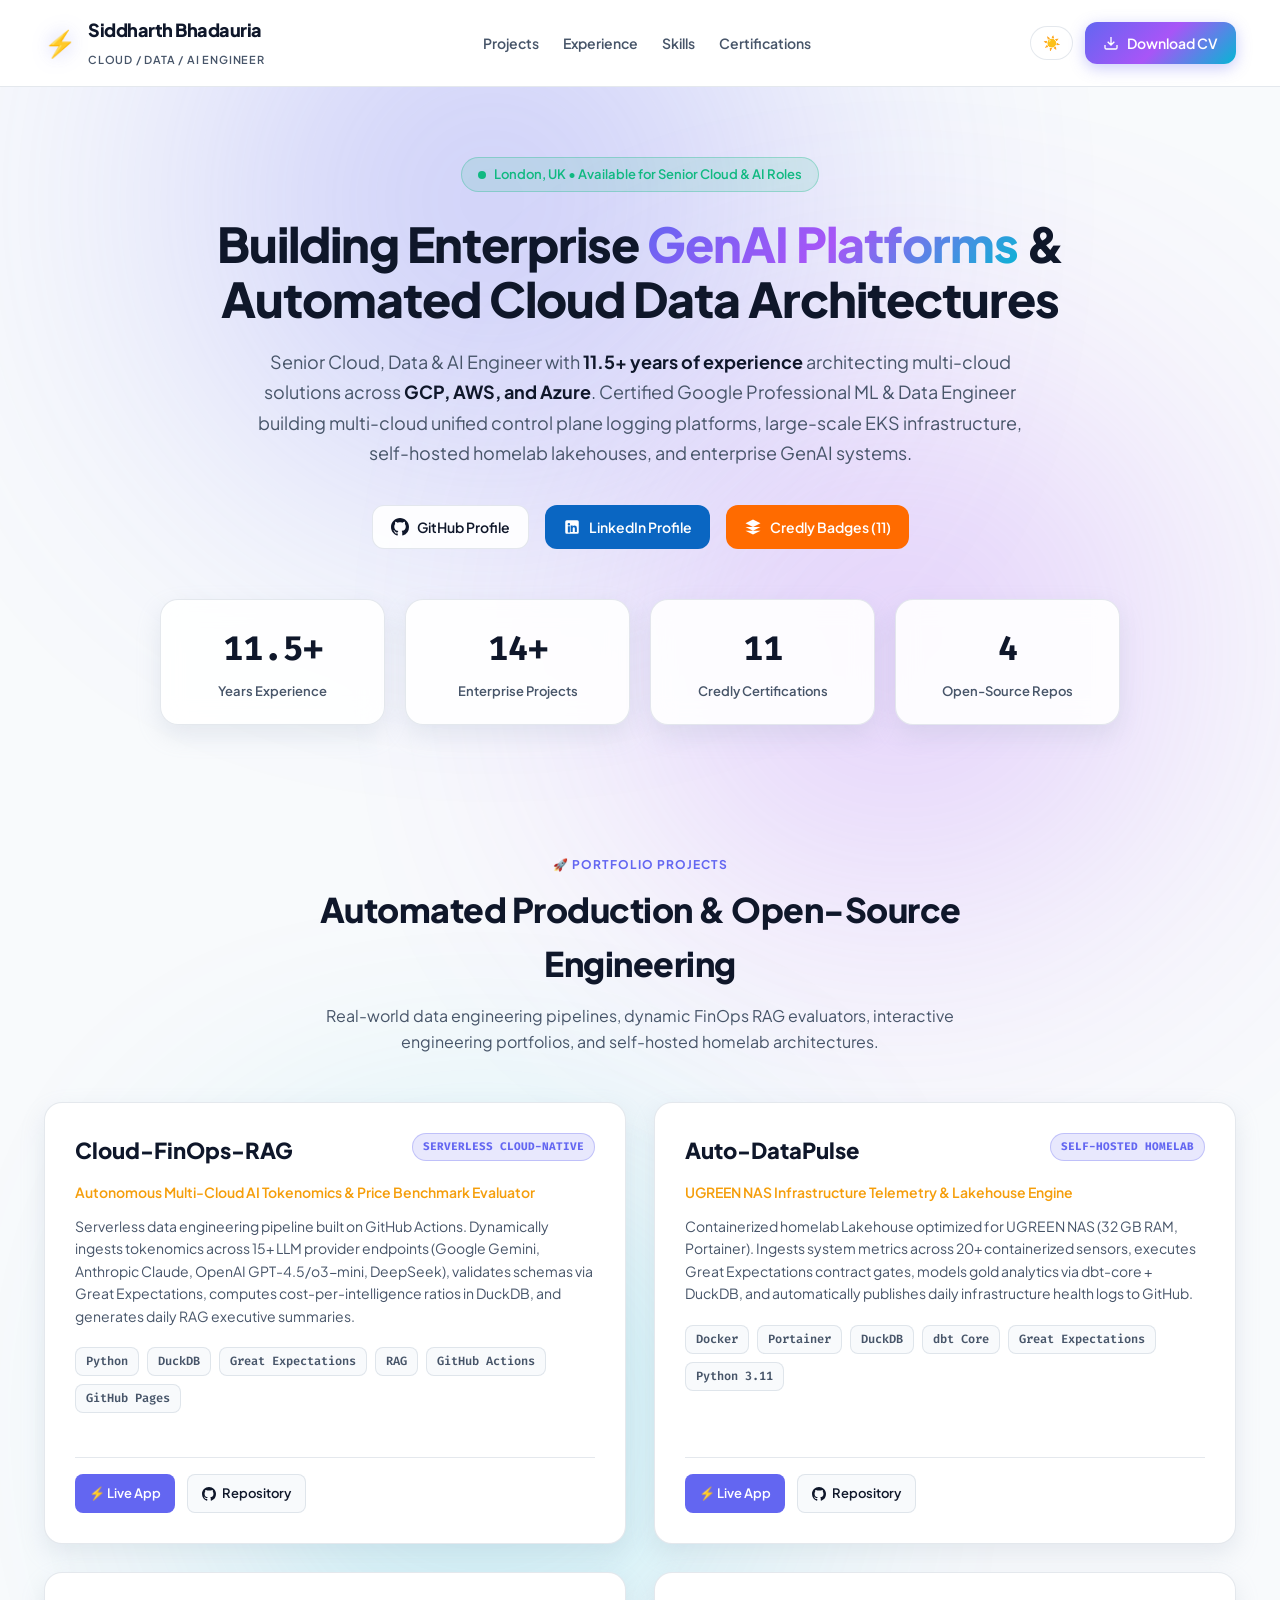
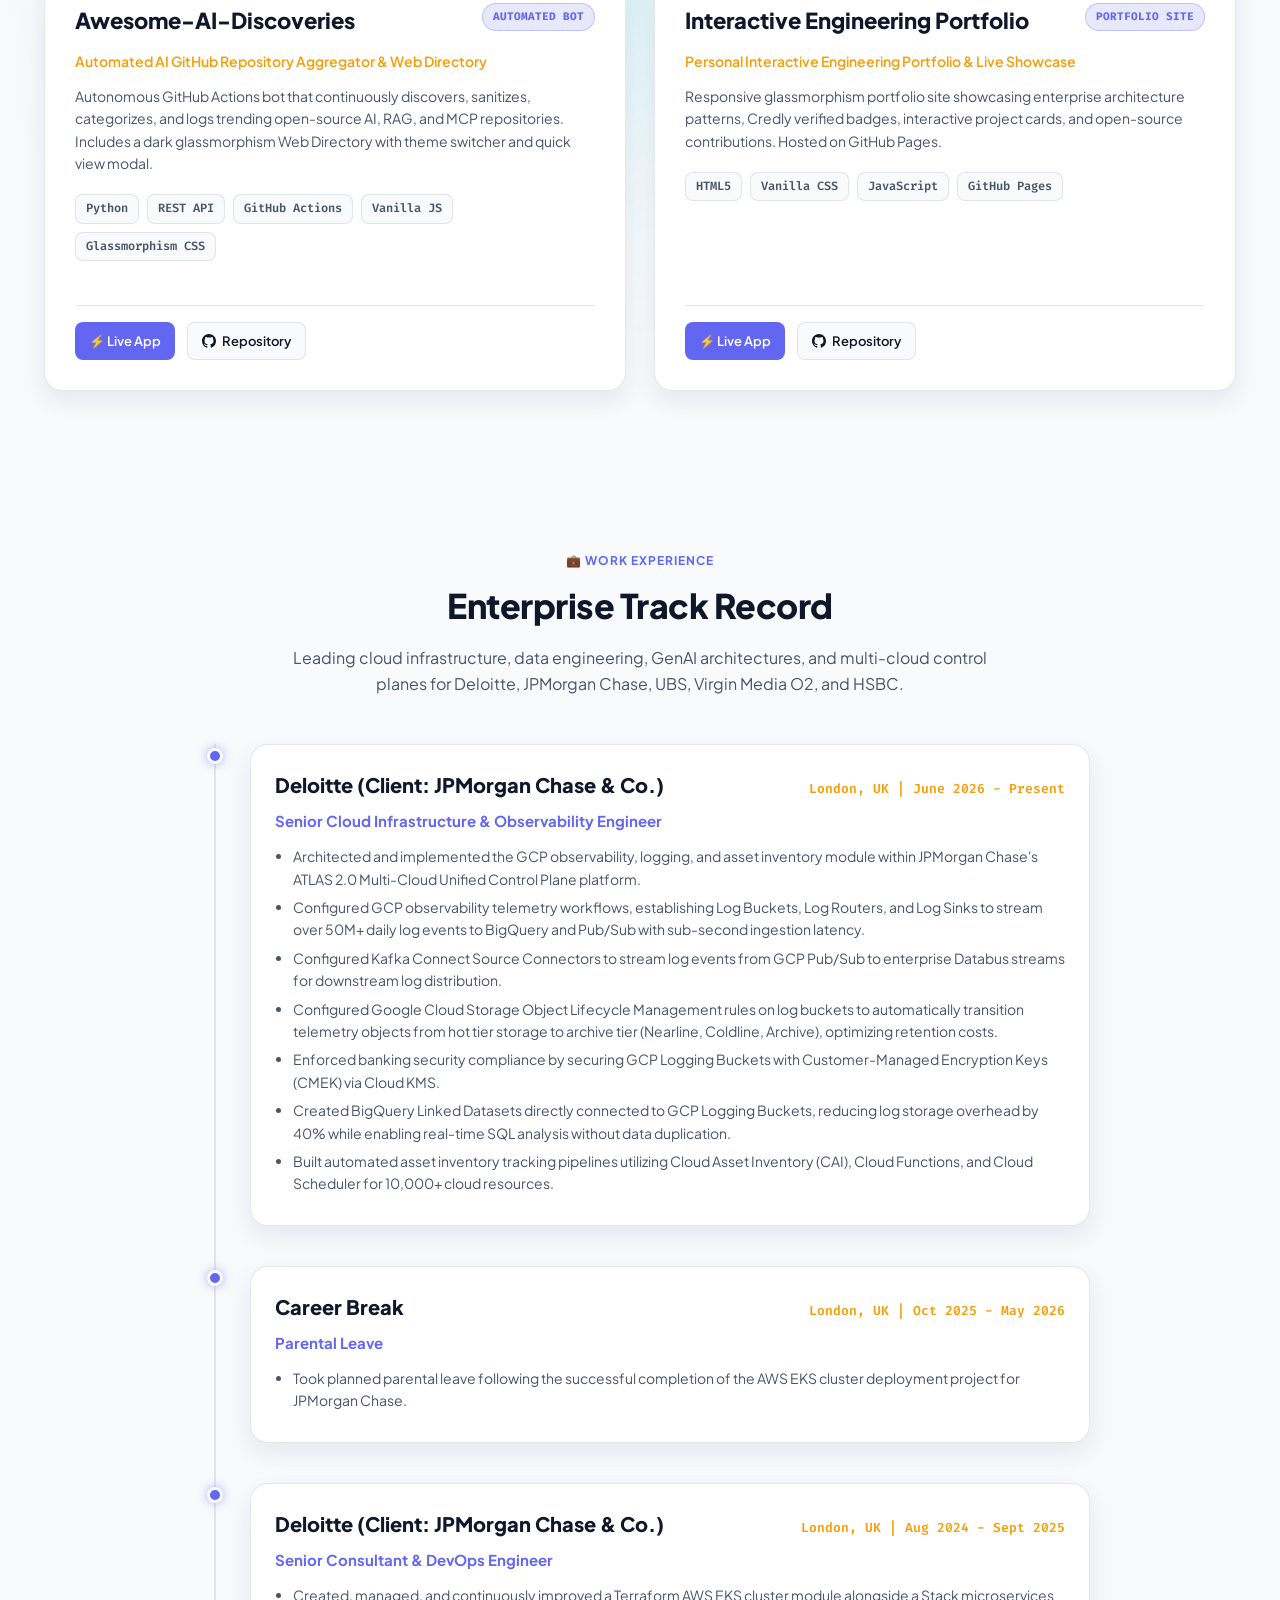
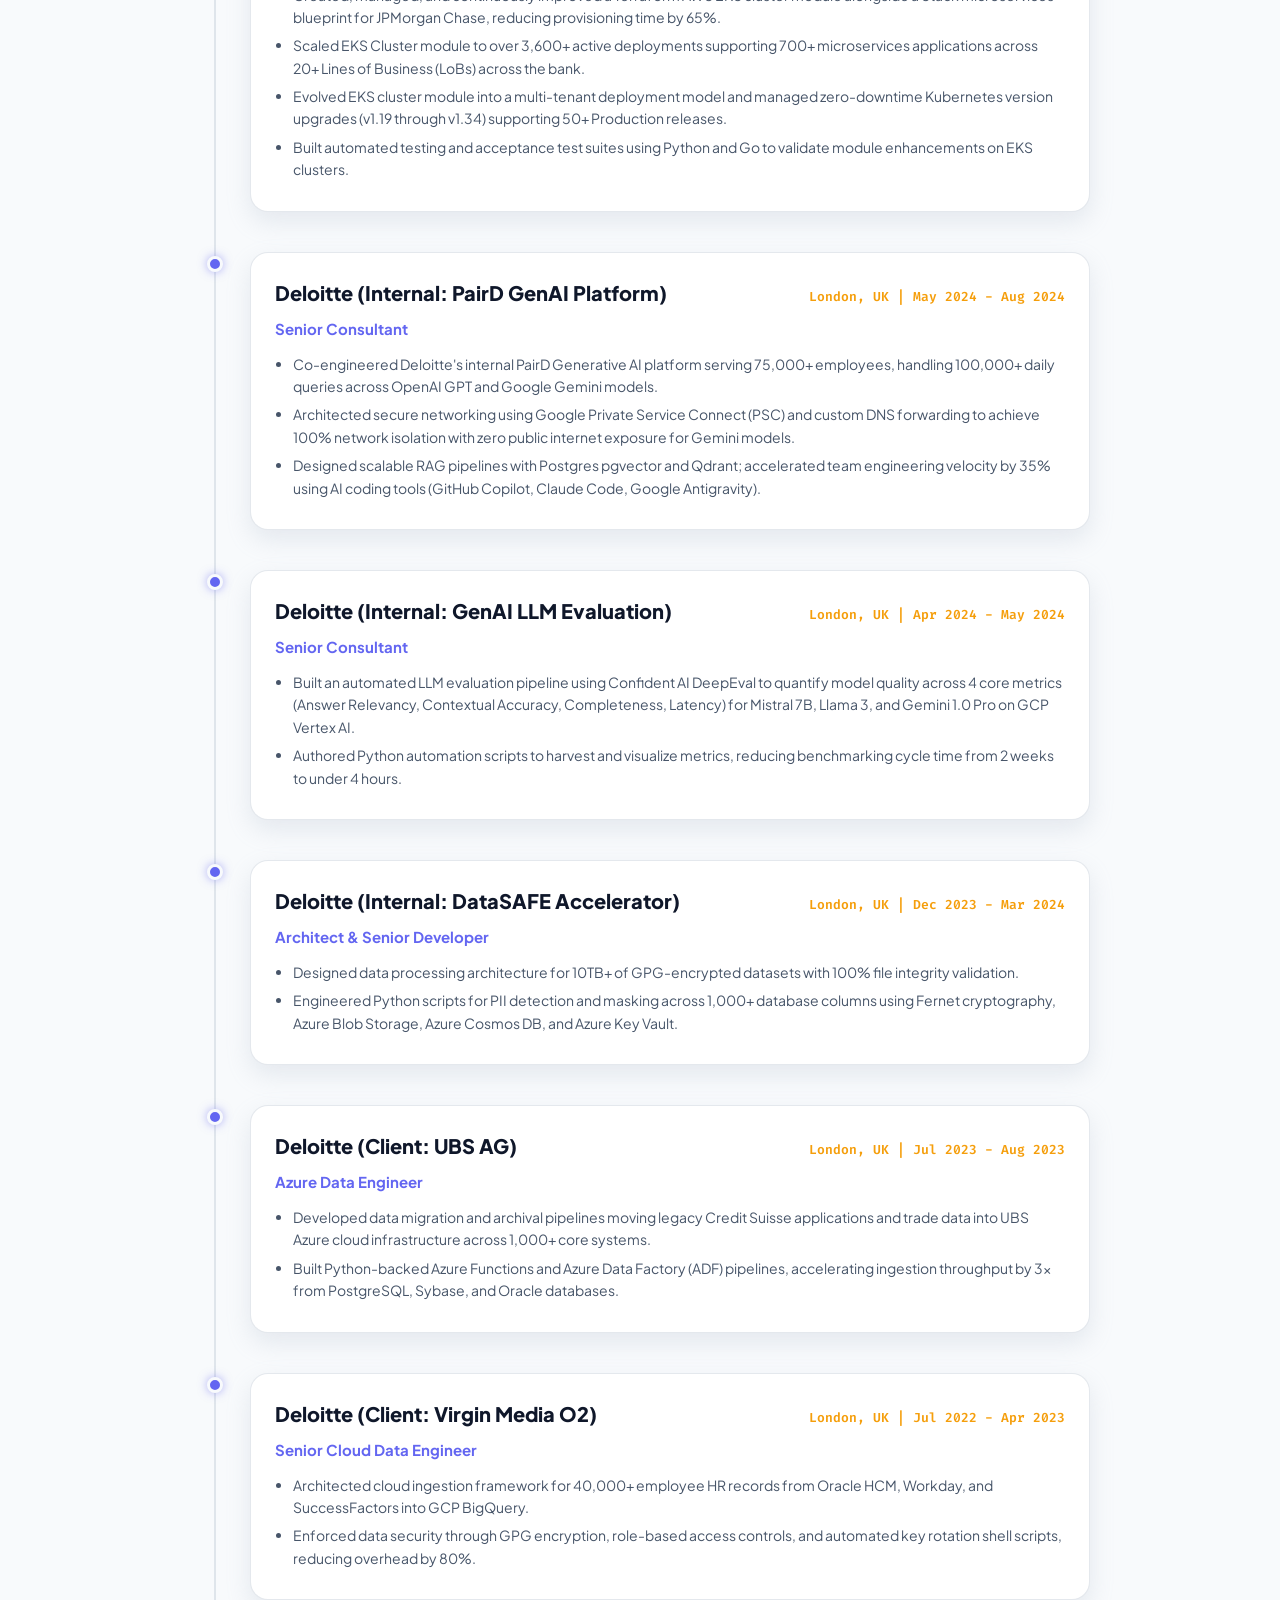
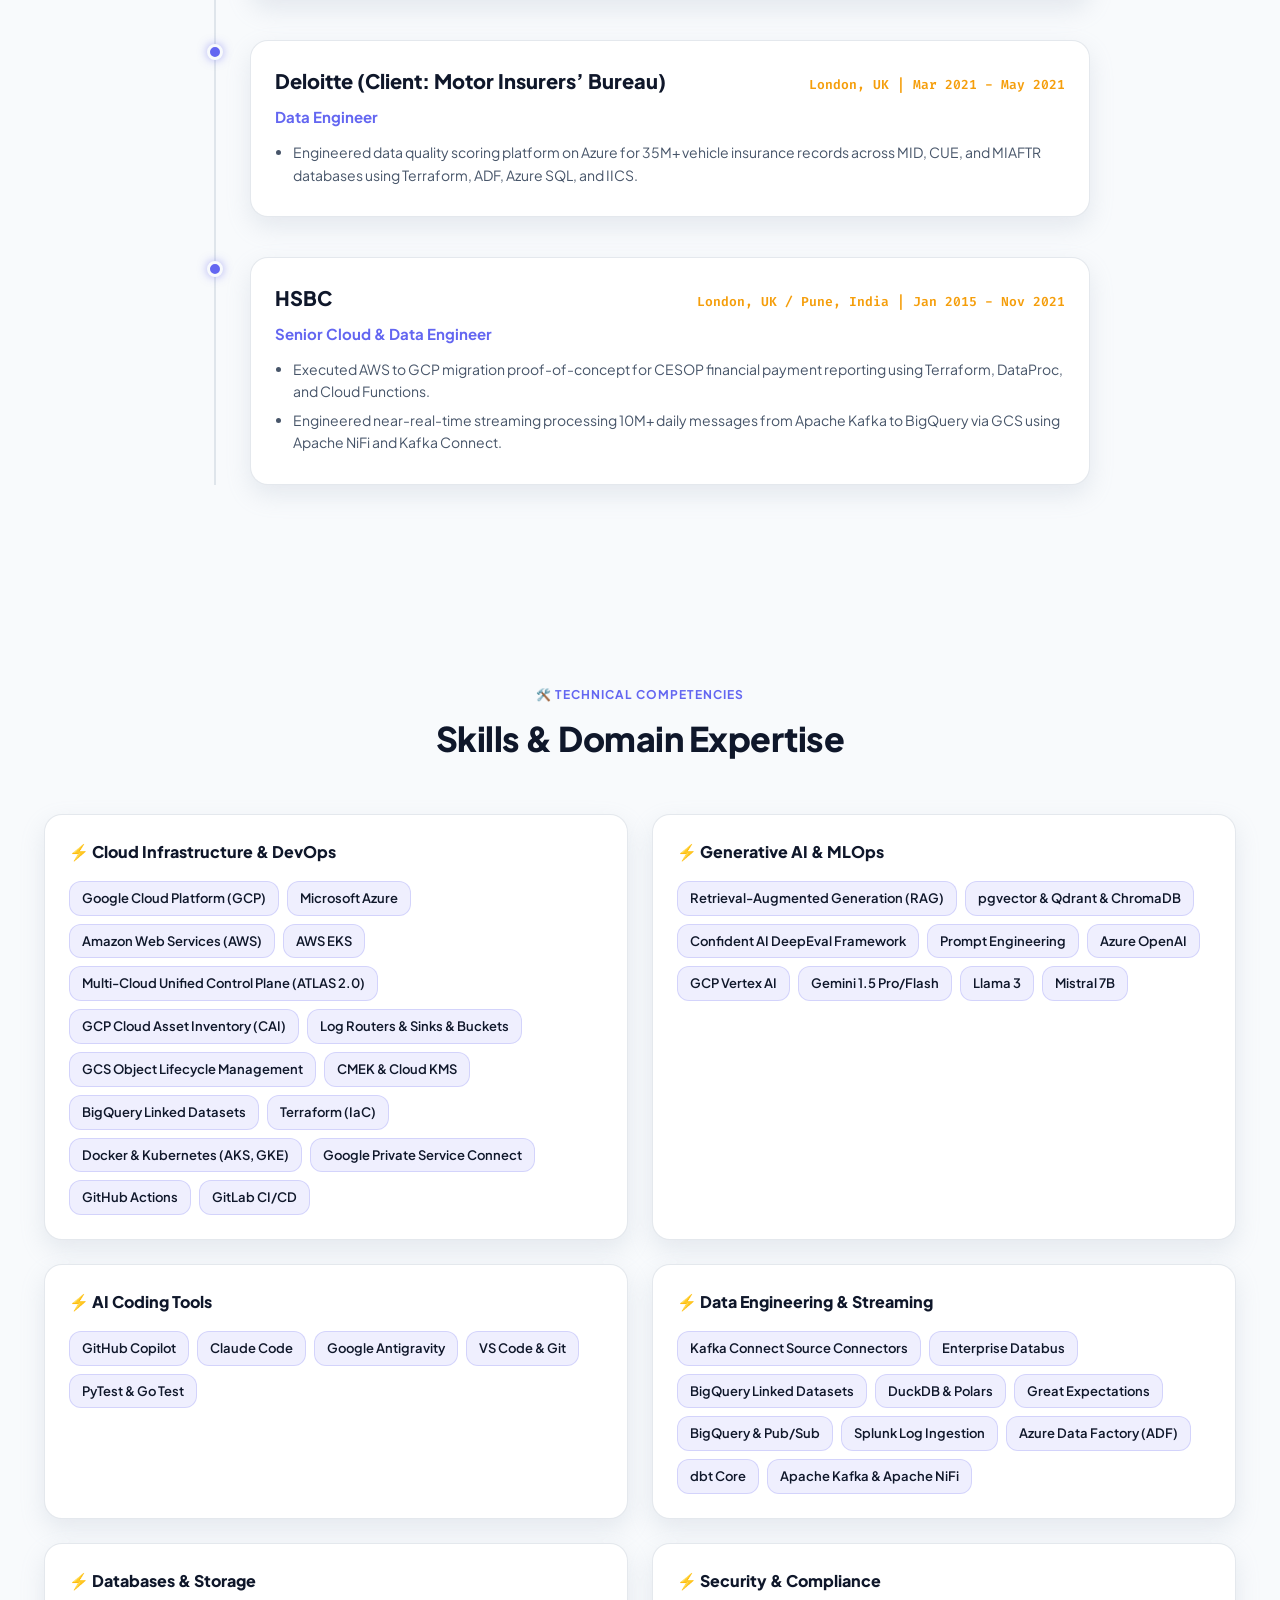
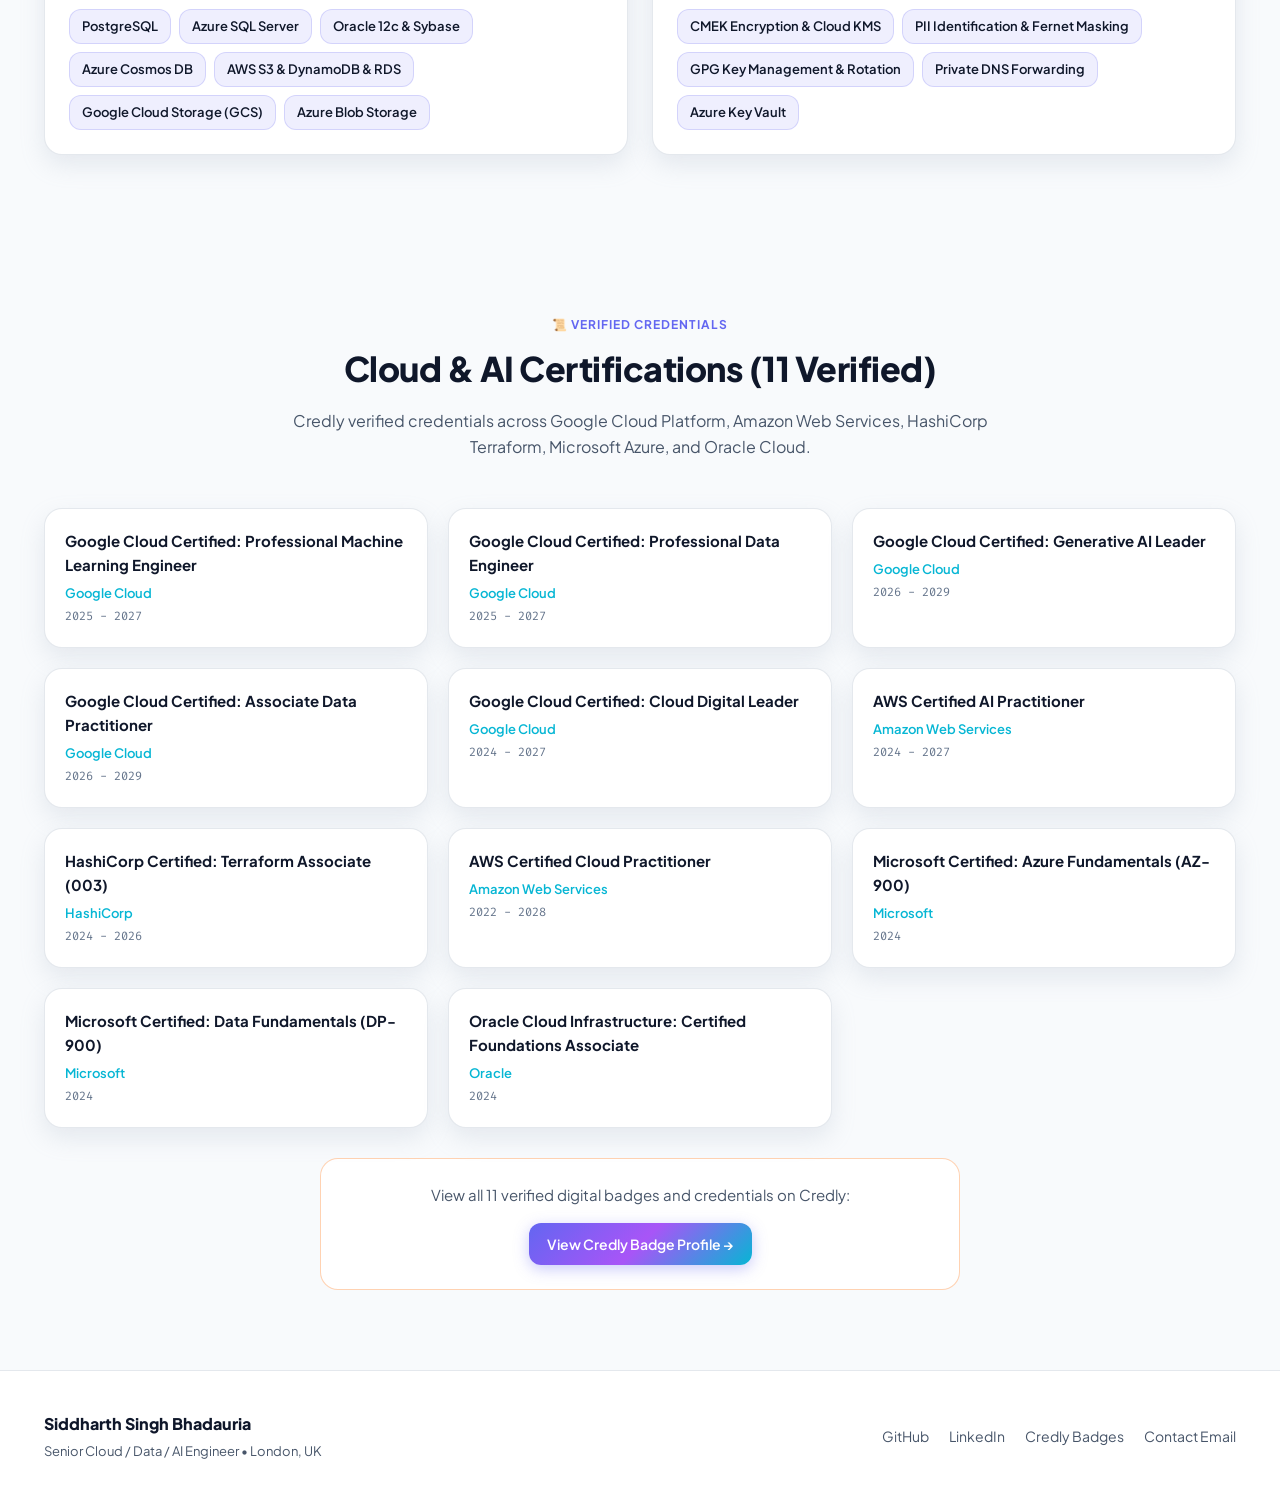
==== index.html @ d6b1987f "Update Download CV button to download PDF version of resume" ====
<!DOCTYPE html>
<html lang="en" data-theme="dark">
<head>
  <meta charset="UTF-8">
  <meta name="viewport" content="width=device-width, initial-scale=1.0">
  <title>Siddharth Singh Bhadauria | Senior Cloud, Data & AI Engineer</title>
  <meta name="description" content="Portfolio of Siddharth Singh Bhadauria - Senior Cloud, Data, and AI Engineer (11.5+ yrs exp) specializing in GenAI, GCP, AWS, Azure, DuckDB, RAG, and dbt.">

  <!-- Google Fonts -->
  <link rel="preconnect" href="https://fonts.googleapis.com">
  <link rel="preconnect" href="https://fonts.gstatic.com" crossorigin>
  <link href="https://fonts.googleapis.com/css2?family=Fira+Code:wght@400;500;600&family=Plus+Jakarta+Sans:wght@400;500;600;700;800&display=swap" rel="stylesheet">

  <link rel="stylesheet" href="style.css?v=1.1.0">

  <!-- Favicon -->
  <link rel="icon" href="data:image/svg+xml,<svg xmlns=%22http://www.w3.org/2000/svg%22 viewBox=%220 0 100 100%22><text y=%22.9em%22 font-size=%2290%22>⚡</text></svg>">
</head>
<body>
  <!-- Ambient background glow -->
  <div class="glow-bg glow-indigo"></div>
  <div class="glow-bg glow-purple"></div>
  <div class="glow-bg glow-cyan"></div>

  <!-- Navbar -->
  <header class="navbar">
    <div class="container nav-content">
      <a href="#" class="brand">
        <span class="brand-icon">⚡</span>
        <div class="brand-text">
          <span class="brand-title">Siddharth Bhadauria</span>
          <span class="brand-tag">Cloud / Data / AI Engineer</span>
        </div>
      </a>

      <nav class="nav-links">
        <a href="#projects">Projects</a>
        <a href="#experience">Experience</a>
        <a href="#skills">Skills</a>
        <a href="#certifications">Certifications</a>
      </nav>

      <div class="nav-actions">
        <button id="themeToggle" class="btn btn-icon-theme" title="Toggle Light / Dark Mode">
          <span class="theme-icon-dark">🌙</span>
          <span class="theme-icon-light">☀️</span>
        </button>

        <a href="assets/Siddharth_Singh_Bhadauria_Resume.pdf" class="btn btn-primary" download>
          <svg viewBox="0 0 24 24" width="16" height="16" fill="none" stroke="currentColor" stroke-width="2"><path d="M21 15v4a2 2 0 0 1-2 2H5a2 2 0 0 1-2-2v-4M7 10l5 5 5-5M12 15V3"/></svg>
          Download CV
        </a>
      </div>
    </div>
  </header>

  <!-- Hero Section -->
  <section class="hero container">
    <div class="hero-badge">
      <span class="pulse-dot"><span class="dot"></span></span> London, UK &bull; Available for Senior Cloud & AI Roles
    </div>

    <h1 class="hero-title">
      Building Enterprise <span class="gradient-text">GenAI Platforms</span> &<br>
      Automated Cloud Data Architectures
    </h1>

    <p class="hero-subtitle">
      Senior Cloud, Data & AI Engineer with <strong>11.5+ years of experience</strong> architecting multi-cloud solutions across <strong>GCP, AWS, and Azure</strong>. Certified Google Professional ML & Data Engineer building multi-cloud unified control plane logging platforms, large-scale EKS infrastructure, self-hosted homelab lakehouses, and enterprise GenAI systems.
    </p>

    <!-- Call to Action Buttons -->
    <div class="hero-cta">
      <a href="https://github.com/siddharthsbhadauria" target="_blank" rel="noopener" class="btn btn-github">
        <svg viewBox="0 0 24 24" width="18" height="18" fill="currentColor"><path d="M12 0C5.37 0 0 5.37 0 12c0 5.31 3.435 9.795 8.205 11.385.6.105.825-.255.825-.57 0-.285-.015-1.23-.015-2.235-3.015.555-3.795-.735-4.035-1.41-.135-.345-.72-1.41-1.23-1.695-.42-.225-1.02-.78-.015-.795.945-.015 1.62.87 1.845 1.23 1.08 1.815 2.805 1.305 3.495.99.105-.78.42-1.305.765-1.605-2.67-.3-5.46-1.335-5.46-5.925 0-1.305.465-2.385 1.23-3.225-.12-.3-.54-1.53.12-3.18 0 0 1.005-.315 3.3 1.23.96-.27 1.98-.405 3-.405s2.04.135 3 .405c2.295-1.56 3.3-1.23 3.3-1.23.66 1.65.24 2.88.12 3.18.765.84 1.23 1.905 1.23 3.225 0 4.605-2.805 5.625-5.475 5.925.435.375.81 1.095.81 2.22 0 1.605-.015 2.895-.015 3.3 0 .315.225.69.825.57A12.02 12.02 0 0024 12c0-6.63-5.37-12-12-12z"/></svg>
        GitHub Profile
      </a>

      <a href="https://linkedin.com/in/siddharthsbhadauria" target="_blank" rel="noopener" class="btn btn-linkedin">
        <svg viewBox="0 0 24 24" width="18" height="18" fill="currentColor"><path d="M19 3a2 2 0 0 1 2 2v14a2 2 0 0 1-2 2H5a2 2 0 0 1-2-2V5a2 2 0 0 1 2-2h14m-.5 15.5v-5.3a3.26 3.26 0 0 0-3.26-3.26c-.85 0-1.84.52-2.28 1.3v-1.11h-2.79v8.37h2.79v-4.93c0-.77.62-1.4 1.39-1.4a1.4 1.4 0 0 1 1.4 1.4v4.93h2.75M6.46 10.9v8.37H9.25V10.9H6.46M7.86 6.74a1.64 1.64 0 1 0 0 3.28 1.64 1.64 0 0 0 0-3.28z"/></svg>
        LinkedIn Profile
      </a>

      <a href="https://www.credly.com/users/siddharthsbhadauria/badges/credly" target="_blank" rel="noopener" class="btn btn-credly">
        <svg viewBox="0 0 24 24" width="18" height="18" fill="currentColor"><path d="M12 2L2 7l10 5 10-5-10-5zM2 17l10 5 10-5M2 12l10 5 10-5"/></svg>
        Credly Badges (11)
      </a>
    </div>

    <!-- Impact Stats Grid -->
    <div class="stats-grid" id="statsGrid">
      <!-- Injected dynamically -->
    </div>
  </section>

  <!-- Featured Projects Section -->
  <section id="projects" class="section container">
    <div class="section-header">
      <span class="section-badge">🚀 Portfolio Projects</span>
      <h2 class="section-title">Automated Production & Open-Source Engineering</h2>
      <p class="section-subtitle">Real-world data engineering pipelines, dynamic FinOps RAG evaluators, interactive engineering portfolios, and self-hosted homelab architectures.</p>
    </div>

    <div class="projects-grid" id="projectsGrid">
      <!-- Injected dynamically -->
    </div>
  </section>

  <!-- Work Experience Section -->
  <section id="experience" class="section container">
    <div class="section-header">
      <span class="section-badge">💼 Work Experience</span>
      <h2 class="section-title">Enterprise Track Record</h2>
      <p class="section-subtitle">Leading cloud infrastructure, data engineering, GenAI architectures, and multi-cloud control planes for Deloitte, JPMorgan Chase, UBS, Virgin Media O2, and HSBC.</p>
    </div>

    <div class="timeline" id="experienceTimeline">
      <!-- Injected dynamically -->
    </div>
  </section>

  <!-- Skills Matrix Section -->
  <section id="skills" class="section container">
    <div class="section-header">
      <span class="section-badge">🛠️ Technical Competencies</span>
      <h2 class="section-title">Skills & Domain Expertise</h2>
    </div>

    <div class="skills-grid" id="skillsGrid">
      <!-- Injected dynamically -->
    </div>
  </section>

  <!-- Certifications Section -->
  <section id="certifications" class="section container">
    <div class="section-header">
      <span class="section-badge">📜 Verified Credentials</span>
      <h2 class="section-title">Cloud & AI Certifications (11 Verified)</h2>
      <p class="section-subtitle">Credly verified credentials across Google Cloud Platform, Amazon Web Services, HashiCorp Terraform, Microsoft Azure, and Oracle Cloud.</p>
    </div>

    <div class="certs-grid" id="certsGrid">
      <!-- Injected dynamically -->
    </div>

    <div class="credly-banner">
      <p>View all 11 verified digital badges and credentials on Credly:</p>
      <a href="https://www.credly.com/users/siddharthsbhadauria/badges/credly" target="_blank" rel="noopener" class="btn btn-primary">
        View Credly Badge Profile &rarr;
      </a>
    </div>
  </section>

  <!-- Footer -->
  <footer class="footer">
    <div class="container footer-content">
      <div class="footer-brand">
        <span class="footer-title">Siddharth Singh Bhadauria</span>
        <span class="footer-sub">Senior Cloud / Data / AI Engineer &bull; London, UK</span>
      </div>

      <div class="footer-links">
        <a href="https://github.com/siddharthsbhadauria" target="_blank" rel="noopener">GitHub</a>
        <a href="https://linkedin.com/in/siddharthsbhadauria" target="_blank" rel="noopener">LinkedIn</a>
        <a href="https://www.credly.com/users/siddharthsbhadauria/badges/credly" target="_blank" rel="noopener">Credly Badges</a>
        <a href="mailto:siddharthsbhadauria@gmail.com">Contact Email</a>
      </div>
    </div>
  </footer>

  <script src="data/portfolio_data.js?v=1.1.0"></script>
  <script src="app.js?v=1.1.0"></script>
</body>
</html>
---- style.css ----
/* ==========================================================================
   Developer Portfolio Design System & Theme Engine
   ========================================================================== */

:root, [data-theme="dark"] {
  --bg-primary: #090d16;
  --bg-secondary: #0f172a;
  --bg-card: rgba(30, 41, 59, 0.55);
  --bg-card-hover: rgba(30, 41, 59, 0.85);
  --border-color: rgba(255, 255, 255, 0.08);
  --border-highlight: rgba(99, 102, 241, 0.4);

  --text-main: #f8fafc;
  --text-muted: #94a3b8;
  --text-dim: #64748b;

  --accent-indigo: #6366f1;
  --accent-purple: #a855f7;
  --accent-cyan: #06b6d4;
  --accent-amber: #f59e0b;
  --accent-green: #10b981;

  --gradient-glow: linear-gradient(135deg, #6366f1 0%, #a855f7 50%, #06b6d4 100%);
  --shadow-card: 0 10px 30px rgba(0, 0, 0, 0.35);

  --font-sans: 'Plus Jakarta Sans', -apple-system, BlinkMacSystemFont, 'Segoe UI', Roboto, sans-serif;
  --font-mono: 'Fira Code', monospace;

  --radius-sm: 8px;
  --radius-md: 12px;
  --radius-lg: 18px;
  --radius-full: 9999px;

  --transition: all 0.25s cubic-bezier(0.4, 0, 0.2, 1);
}

[data-theme="light"] {
  --bg-primary: #f8fafc;
  --bg-secondary: #ffffff;
  --bg-card: rgba(255, 255, 255, 0.9);
  --bg-card-hover: #ffffff;
  --border-color: rgba(148, 163, 184, 0.25);
  --border-highlight: rgba(99, 102, 241, 0.45);

  --text-main: #0f172a;
  --text-muted: #475569;
  --text-dim: #64748b;

  --shadow-card: 0 10px 25px rgba(148, 163, 184, 0.2);
}

* { margin: 0; padding: 0; box-sizing: border-box; }

html { scroll-behavior: smooth; }

body {
  font-family: var(--font-sans);
  background-color: var(--bg-primary);
  color: var(--text-main);
  line-height: 1.6;
  min-height: 100vh;
  overflow-x: hidden;
  transition: background-color 0.3s ease, color 0.3s ease;
}

.container { max-width: 1240px; margin: 0 auto; padding: 0 24px; }

/* Ambient Background Glow */
.glow-bg { position: absolute; border-radius: 50%; filter: blur(140px); pointer-events: none; z-index: 0; opacity: 0.3; }
.glow-indigo { top: -100px; left: 15%; width: 600px; height: 600px; background: var(--accent-indigo); }
.glow-purple { top: 400px; right: 10%; width: 500px; height: 500px; background: var(--accent-purple); }
.glow-cyan { top: 1200px; left: 20%; width: 450px; height: 450px; background: var(--accent-cyan); }

/* Navbar */
.navbar {
  position: sticky; top: 0; z-index: 100; background: var(--bg-secondary); backdrop-filter: blur(16px);
  border-bottom: 1px solid var(--border-color); padding: 16px 0;
}
.nav-content { display: flex; justify-content: space-between; align-items: center; }
.brand { display: flex; align-items: center; gap: 12px; text-decoration: none; color: var(--text-main); }
.brand-icon { font-size: 26px; filter: drop-shadow(0 0 10px rgba(99, 102, 241, 0.4)); }
.brand-title { font-weight: 800; font-size: 18px; letter-spacing: -0.5px; display: block; }
.brand-tag { font-size: 11px; color: var(--text-muted); text-transform: uppercase; letter-spacing: 0.8px; font-weight: 600; }

.nav-links { display: flex; gap: 24px; }
.nav-links a { color: var(--text-muted); text-decoration: none; font-size: 14px; font-weight: 600; transition: var(--transition); }
.nav-links a:hover { color: var(--accent-indigo); }

.nav-actions { display: flex; align-items: center; gap: 12px; }

.btn { display: inline-flex; align-items: center; gap: 8px; padding: 10px 18px; border-radius: var(--radius-md); font-size: 14px; font-weight: 600; text-decoration: none; cursor: pointer; transition: var(--transition); border: none; }
.btn-primary { background: var(--gradient-glow); color: #fff; box-shadow: 0 4px 15px rgba(99, 102, 241, 0.35); }
.btn-primary:hover { transform: translateY(-2px); box-shadow: 0 6px 20px rgba(99, 102, 241, 0.5); }
.btn-github { background: var(--bg-card); color: var(--text-main); border: 1px solid var(--border-color); }
.btn-github:hover { border-color: var(--border-highlight); transform: translateY(-2px); }
.btn-linkedin { background: #0a66c2; color: #fff; }
.btn-linkedin:hover { background: #084e96; transform: translateY(-2px); }
.btn-credly { background: #ff6b00; color: #fff; }
.btn-credly:hover { background: #e05e00; transform: translateY(-2px); }

.btn-icon-theme {
  background: var(--bg-card); color: var(--text-main); border: 1px solid var(--border-color);
  padding: 8px 12px; border-radius: var(--radius-full); font-size: 14px; cursor: pointer; transition: var(--transition);
}
.btn-icon-theme:hover { border-color: var(--accent-indigo); transform: translateY(-1px); }
[data-theme="dark"] .theme-icon-light { display: none; }
[data-theme="dark"] .theme-icon-dark { display: inline-block; }
[data-theme="light"] .theme-icon-dark { display: none; }
[data-theme="light"] .theme-icon-light { display: inline-block; }

/* Hero Section */
.hero { padding: 70px 24px 50px; text-align: center; position: relative; z-index: 1; }
.hero-badge { display: inline-flex; align-items: center; gap: 8px; background: rgba(16, 185, 129, 0.12); border: 1px solid rgba(16, 185, 129, 0.3); color: var(--accent-green); padding: 6px 16px; border-radius: var(--radius-full); font-size: 13px; font-weight: 600; margin-bottom: 24px; }
.pulse-dot .dot { display: block; width: 8px; height: 8px; background-color: var(--accent-green); border-radius: 50%; animation: pulse 1.8s infinite; }
@keyframes pulse { 0% { transform: scale(0.95); box-shadow: 0 0 0 0 rgba(16, 185, 129, 0.7); } 70% { transform: scale(1); box-shadow: 0 0 0 6px rgba(16, 185, 129, 0); } 100% { transform: scale(0.95); box-shadow: 0 0 0 0 rgba(16, 185, 129, 0); } }

.hero-title { font-size: 48px; font-weight: 800; line-height: 1.15; letter-spacing: -1px; margin-bottom: 20px; }
.gradient-text { background: var(--gradient-glow); -webkit-background-clip: text; -webkit-text-fill-color: transparent; }
.hero-subtitle { font-size: 18px; color: var(--text-muted); max-width: 780px; margin: 0 auto 36px; line-height: 1.7; }
.hero-subtitle strong { color: var(--text-main); }
.hero-cta { display: flex; justify-content: center; gap: 16px; flex-wrap: wrap; margin-bottom: 50px; }

/* Stats Bar */
.stats-grid { display: grid; grid-template-columns: repeat(4, 1fr); gap: 20px; max-width: 960px; margin: 0 auto; }
.stat-card { background: var(--bg-card); backdrop-filter: blur(12px); border: 1px solid var(--border-color); border-radius: var(--radius-lg); padding: 22px; text-align: center; transition: var(--transition); box-shadow: var(--shadow-card); }
.stat-card:hover { border-color: var(--border-highlight); transform: translateY(-3px); }
.stat-number { font-size: 34px; font-weight: 800; display: block; color: var(--text-main); font-family: var(--font-mono); }
.stat-label { font-size: 13px; color: var(--text-muted); font-weight: 600; margin-top: 4px; }

/* Section Header */
.section { padding: 80px 24px; position: relative; z-index: 1; }
.section-header { text-align: center; max-width: 720px; margin: 0 auto 48px; }
.section-badge { font-size: 12px; font-weight: 700; color: var(--accent-indigo); text-transform: uppercase; letter-spacing: 1px; margin-bottom: 8px; display: block; }
.section-title { font-size: 34px; font-weight: 800; letter-spacing: -0.5px; margin-bottom: 12px; }
.section-subtitle { font-size: 16px; color: var(--text-muted); }

/* Projects Grid */
.projects-grid { display: grid; grid-template-columns: repeat(2, 1fr); gap: 28px; }
.project-card { background: var(--bg-secondary); border: 1px solid var(--border-color); border-radius: var(--radius-lg); padding: 30px; display: flex; flex-direction: column; justify-content: space-between; transition: var(--transition); box-shadow: var(--shadow-card); position: relative; overflow: hidden; }
.project-card:hover { border-color: var(--border-highlight); transform: translateY(-4px); }
.project-card::before { content: ''; position: absolute; top: 0; left: 0; width: 100%; height: 3px; background: var(--gradient-glow); opacity: 0; transition: var(--transition); }
.project-card:hover::before { opacity: 1; }

.project-top { margin-bottom: 20px; }
.project-header { display: flex; justify-content: space-between; align-items: flex-start; margin-bottom: 12px; }
.project-title { font-size: 22px; font-weight: 800; }
.project-badge { background: rgba(99, 102, 241, 0.15); border: 1px solid rgba(99, 102, 241, 0.3); color: var(--accent-indigo); font-size: 11px; font-weight: 700; padding: 4px 10px; border-radius: var(--radius-full); text-transform: uppercase; font-family: var(--font-mono); }
.project-tagline { font-size: 14px; font-weight: 600; color: var(--accent-amber); margin-bottom: 12px; }
.project-desc { font-size: 14px; color: var(--text-muted); line-height: 1.6; margin-bottom: 20px; }

.tech-pills { display: flex; flex-wrap: wrap; gap: 8px; margin-bottom: 24px; }
.tech-pill { background: var(--bg-primary); border: 1px solid var(--border-color); color: var(--text-muted); font-size: 12px; font-weight: 600; padding: 4px 10px; border-radius: var(--radius-sm); font-family: var(--font-mono); }

.project-links { display: flex; gap: 12px; border-top: 1px solid var(--border-color); padding-top: 16px; }
.btn-sm { padding: 8px 14px; font-size: 13px; border-radius: var(--radius-sm); text-decoration: none; display: inline-flex; align-items: center; gap: 6px; font-weight: 600; transition: var(--transition); }
.btn-live { background: var(--accent-indigo); color: #fff; }
.btn-live:hover { background: #4f46e5; }
.btn-repo { background: var(--bg-primary); border: 1px solid var(--border-color); color: var(--text-main); }
.btn-repo:hover { border-color: var(--accent-indigo); }

/* Timeline */
.timeline { position: relative; max-width: 900px; margin: 0 auto; }
.timeline::before { content: ''; position: absolute; top: 0; bottom: 0; left: 24px; width: 2px; background: var(--border-color); }
.timeline-item { position: relative; padding-left: 60px; margin-bottom: 40px; }
.timeline-dot { position: absolute; left: 17px; top: 4px; width: 16px; height: 16px; border-radius: 50%; background: var(--accent-indigo); border: 3px solid var(--bg-primary); box-shadow: 0 0 10px rgba(99, 102, 241, 0.5); }
.timeline-content { background: var(--bg-secondary); border: 1px solid var(--border-color); border-radius: var(--radius-lg); padding: 24px; box-shadow: var(--shadow-card); }
.timeline-header { display: flex; justify-content: space-between; align-items: baseline; margin-bottom: 8px; flex-wrap: wrap; }
.timeline-company { font-size: 20px; font-weight: 800; color: var(--text-main); }
.timeline-period { font-size: 13px; color: var(--accent-amber); font-weight: 600; font-family: var(--font-mono); }
.timeline-role { font-size: 15px; font-weight: 700; color: var(--accent-indigo); margin-bottom: 12px; }
.timeline-list { margin-left: 18px; color: var(--text-muted); font-size: 14px; line-height: 1.6; }
.timeline-list li { margin-bottom: 6px; }

/* Skills Grid */
.skills-grid { display: grid; grid-template-columns: repeat(2, 1fr); gap: 24px; }
.skill-card { background: var(--bg-secondary); border: 1px solid var(--border-color); border-radius: var(--radius-lg); padding: 24px; box-shadow: var(--shadow-card); }
.skill-cat-title { font-size: 16px; font-weight: 800; color: var(--text-main); margin-bottom: 16px; display: flex; align-items: center; gap: 8px; }
.skill-items { display: flex; flex-wrap: wrap; gap: 8px; }
.skill-tag { background: rgba(99, 102, 241, 0.1); border: 1px solid rgba(99, 102, 241, 0.2); color: var(--text-main); font-size: 13px; font-weight: 600; padding: 6px 12px; border-radius: var(--radius-md); }

/* Certifications */
.certs-grid { display: grid; grid-template-columns: repeat(3, 1fr); gap: 20px; margin-bottom: 30px; }
.cert-card { background: var(--bg-secondary); border: 1px solid var(--border-color); border-radius: var(--radius-lg); padding: 20px; transition: var(--transition); box-shadow: var(--shadow-card); }
.cert-card:hover { border-color: var(--border-highlight); transform: translateY(-2px); }
.cert-title { font-size: 15px; font-weight: 700; color: var(--text-main); margin-bottom: 6px; }
.cert-issuer { font-size: 13px; color: var(--accent-cyan); font-weight: 600; display: block; }
.cert-date { font-size: 12px; color: var(--text-dim); font-family: var(--font-mono); margin-top: 4px; display: block; }

.credly-banner { background: var(--bg-secondary); border: 1px solid rgba(255, 107, 0, 0.3); border-radius: var(--radius-lg); padding: 24px; text-align: center; max-width: 640px; margin: 0 auto; }
.credly-banner p { font-size: 15px; color: var(--text-muted); margin-bottom: 16px; }

/* Footer */
.footer { border-top: 1px solid var(--border-color); padding: 40px 0; background: var(--bg-secondary); }
.footer-content { display: flex; justify-content: space-between; align-items: center; flex-wrap: wrap; gap: 20px; }
.footer-title { font-size: 16px; font-weight: 800; display: block; }
.footer-sub { font-size: 13px; color: var(--text-muted); }
.footer-links { display: flex; gap: 20px; }
.footer-links a { color: var(--text-muted); text-decoration: none; font-size: 14px; transition: var(--transition); }
.footer-links a:hover { color: var(--accent-indigo); }

@media (max-width: 768px) {
  .hero-title { font-size: 32px; }
  .stats-grid, .projects-grid, .skills-grid, .certs-grid { grid-template-columns: 1fr; }
  .nav-links { display: none; }
}
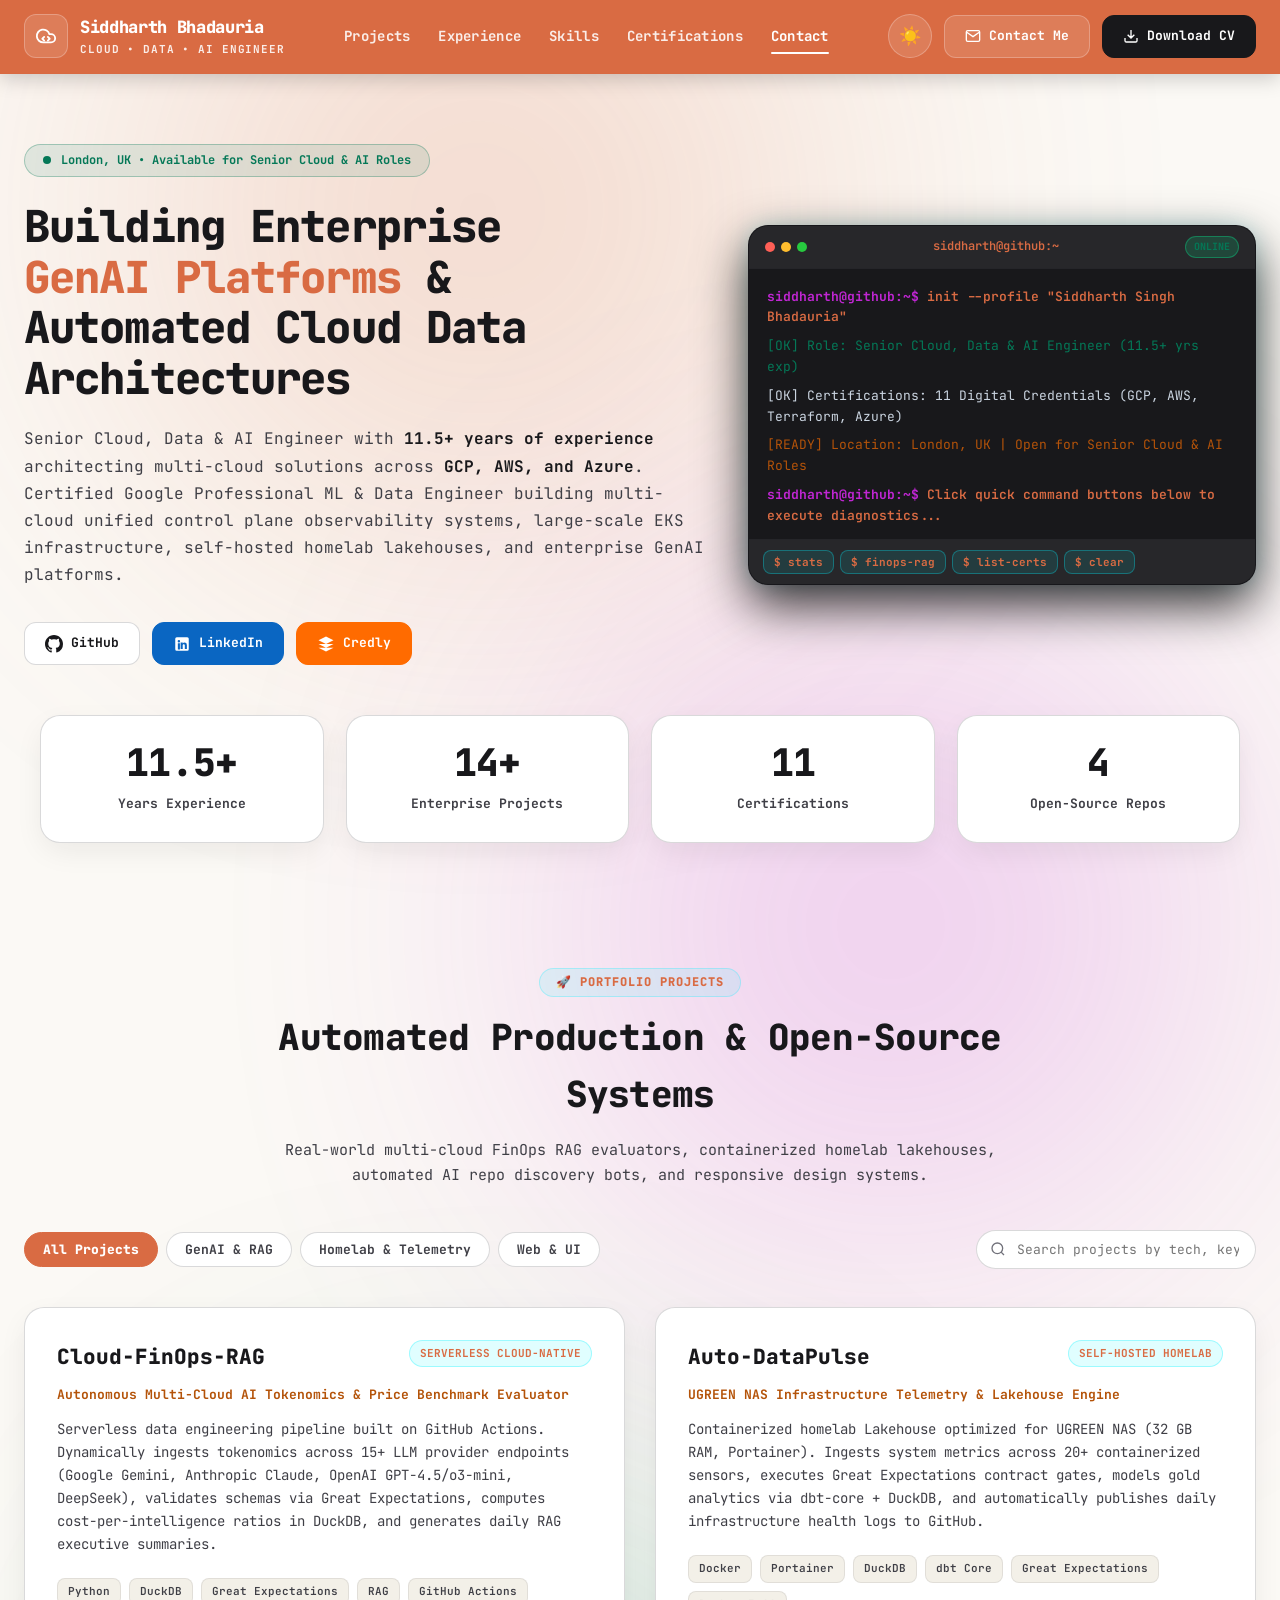
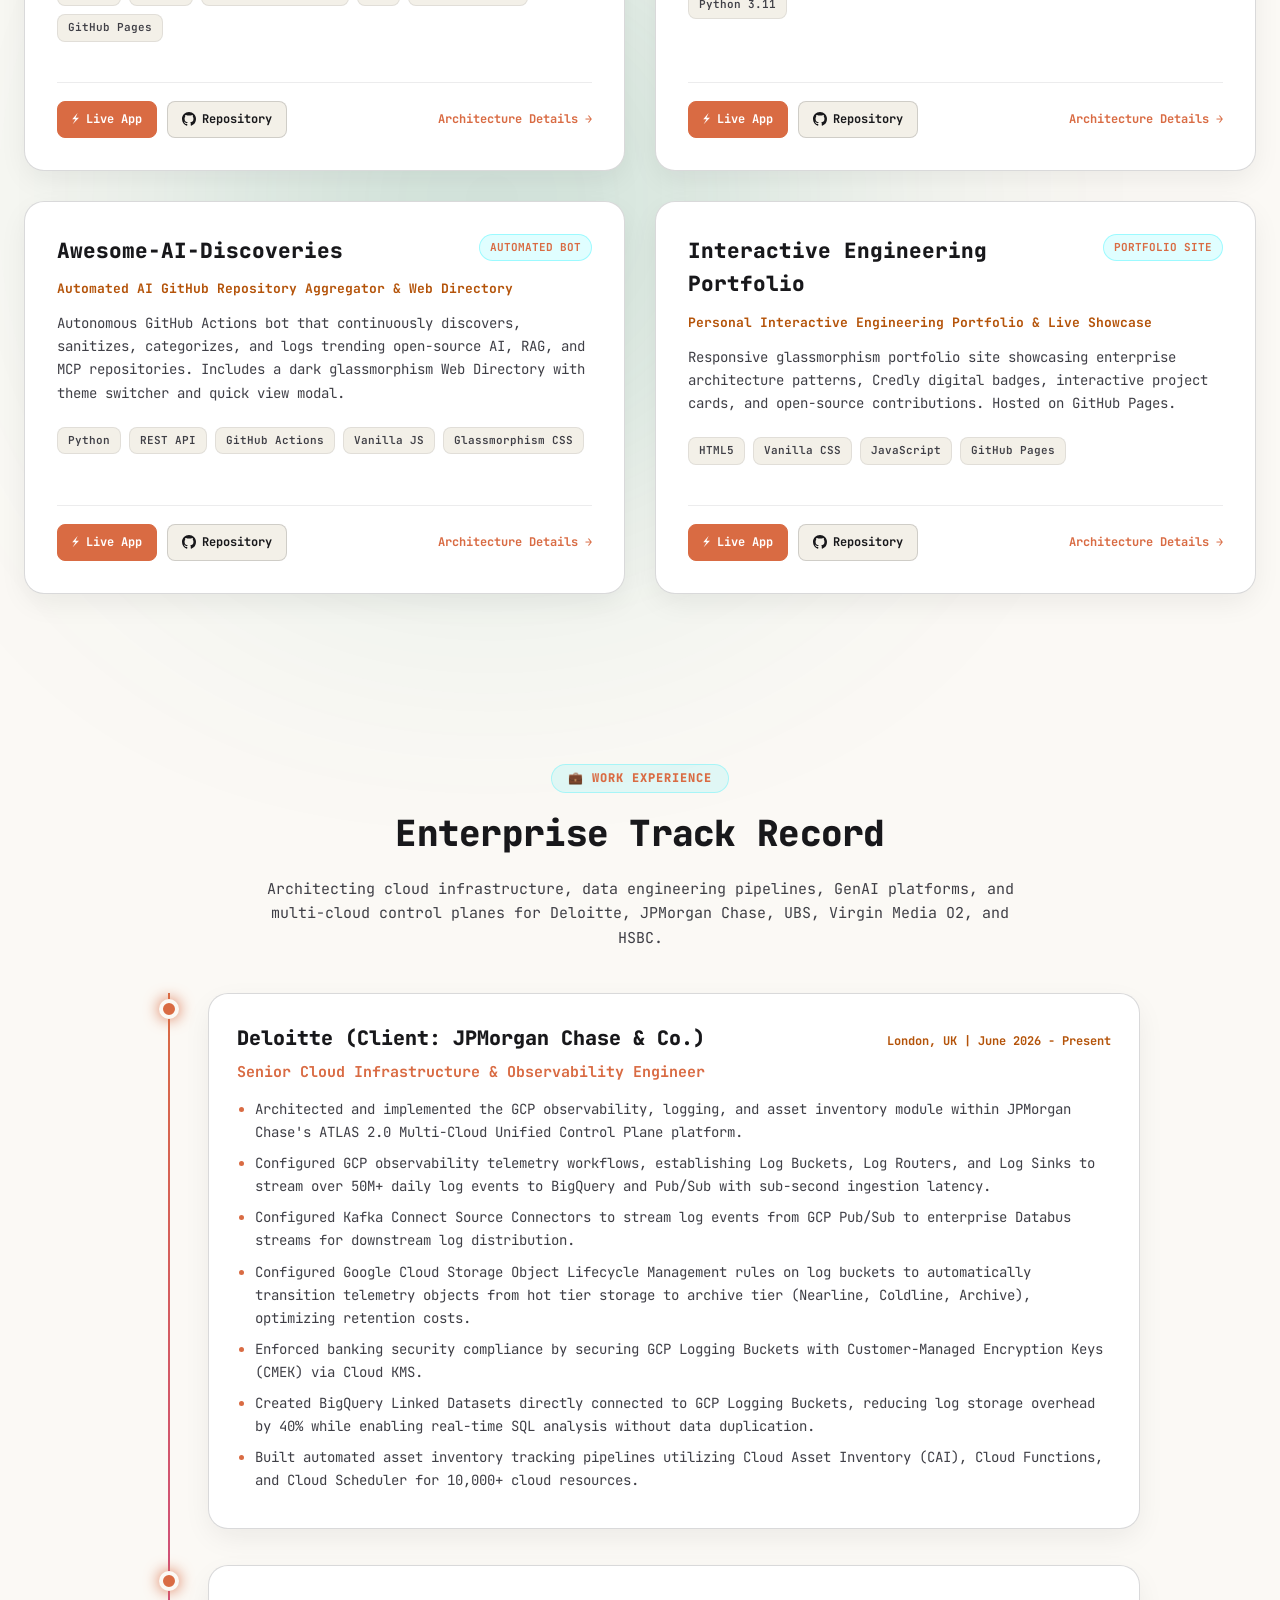
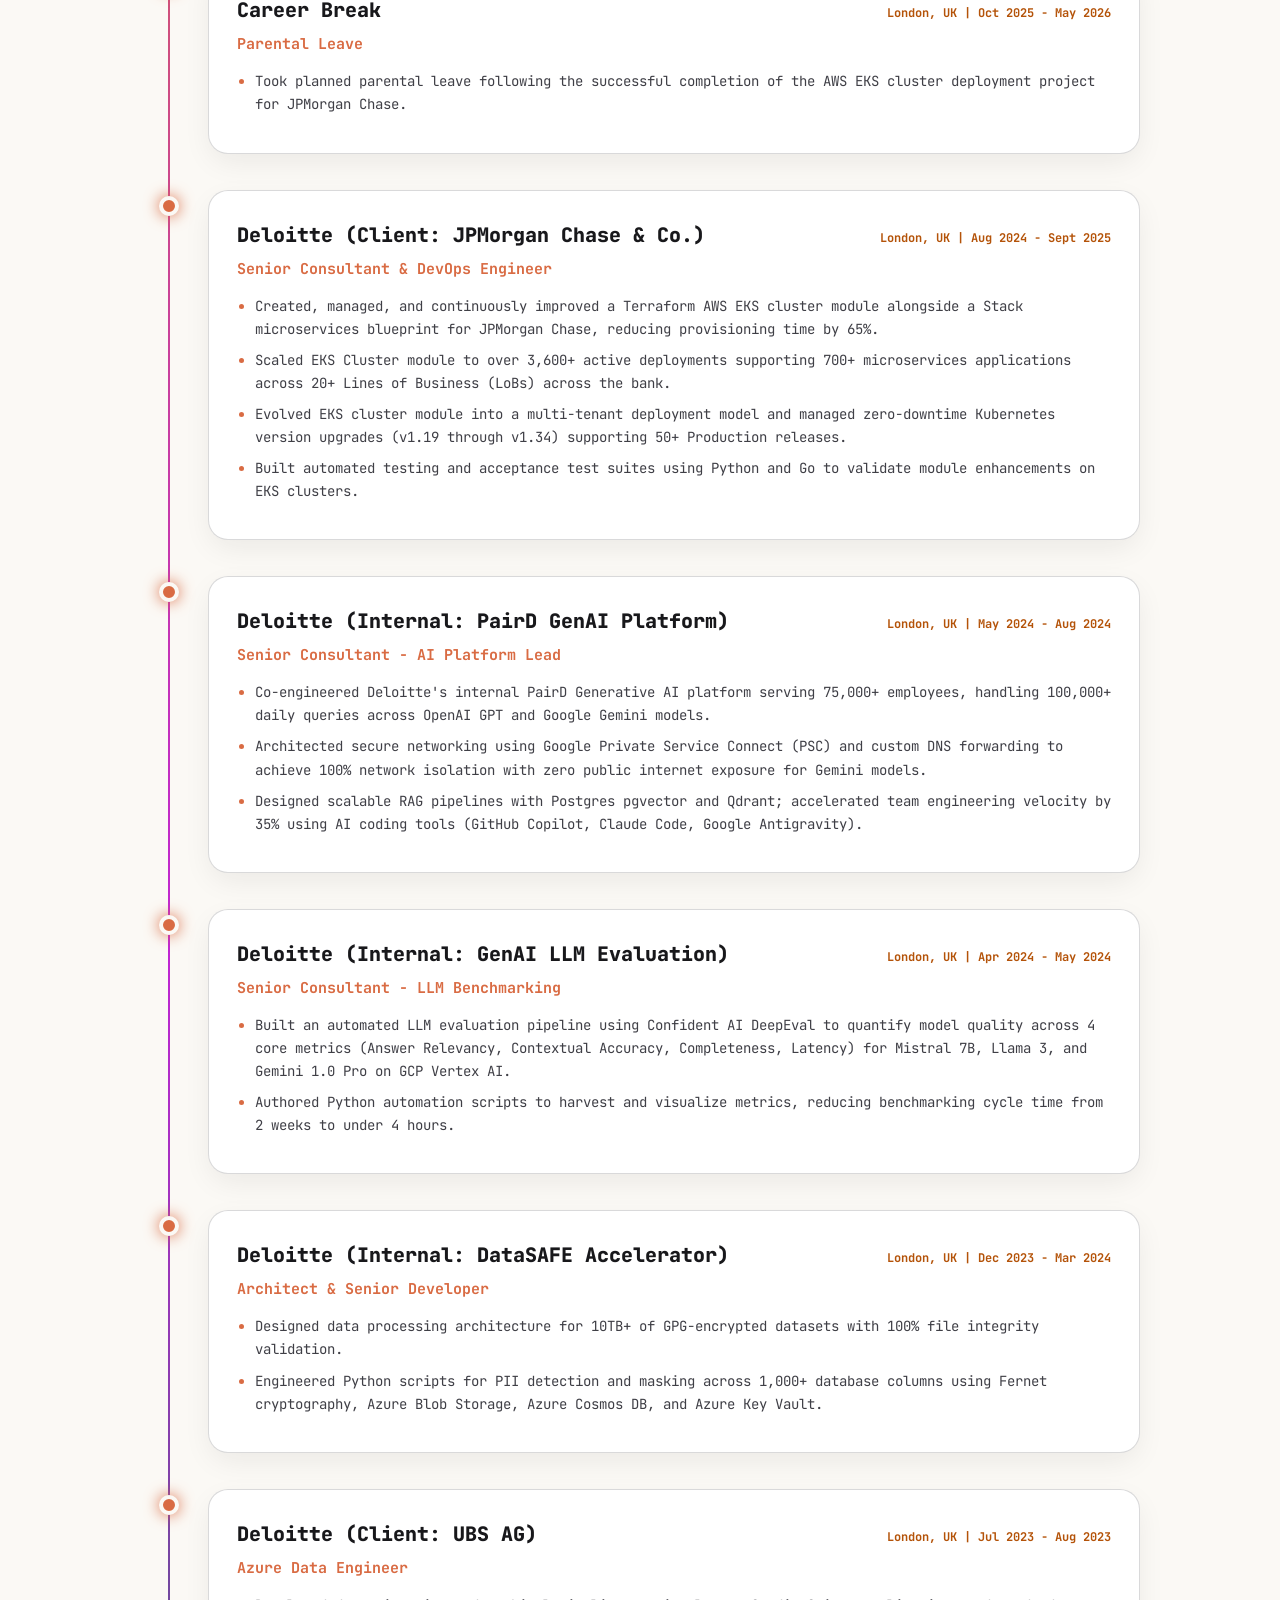
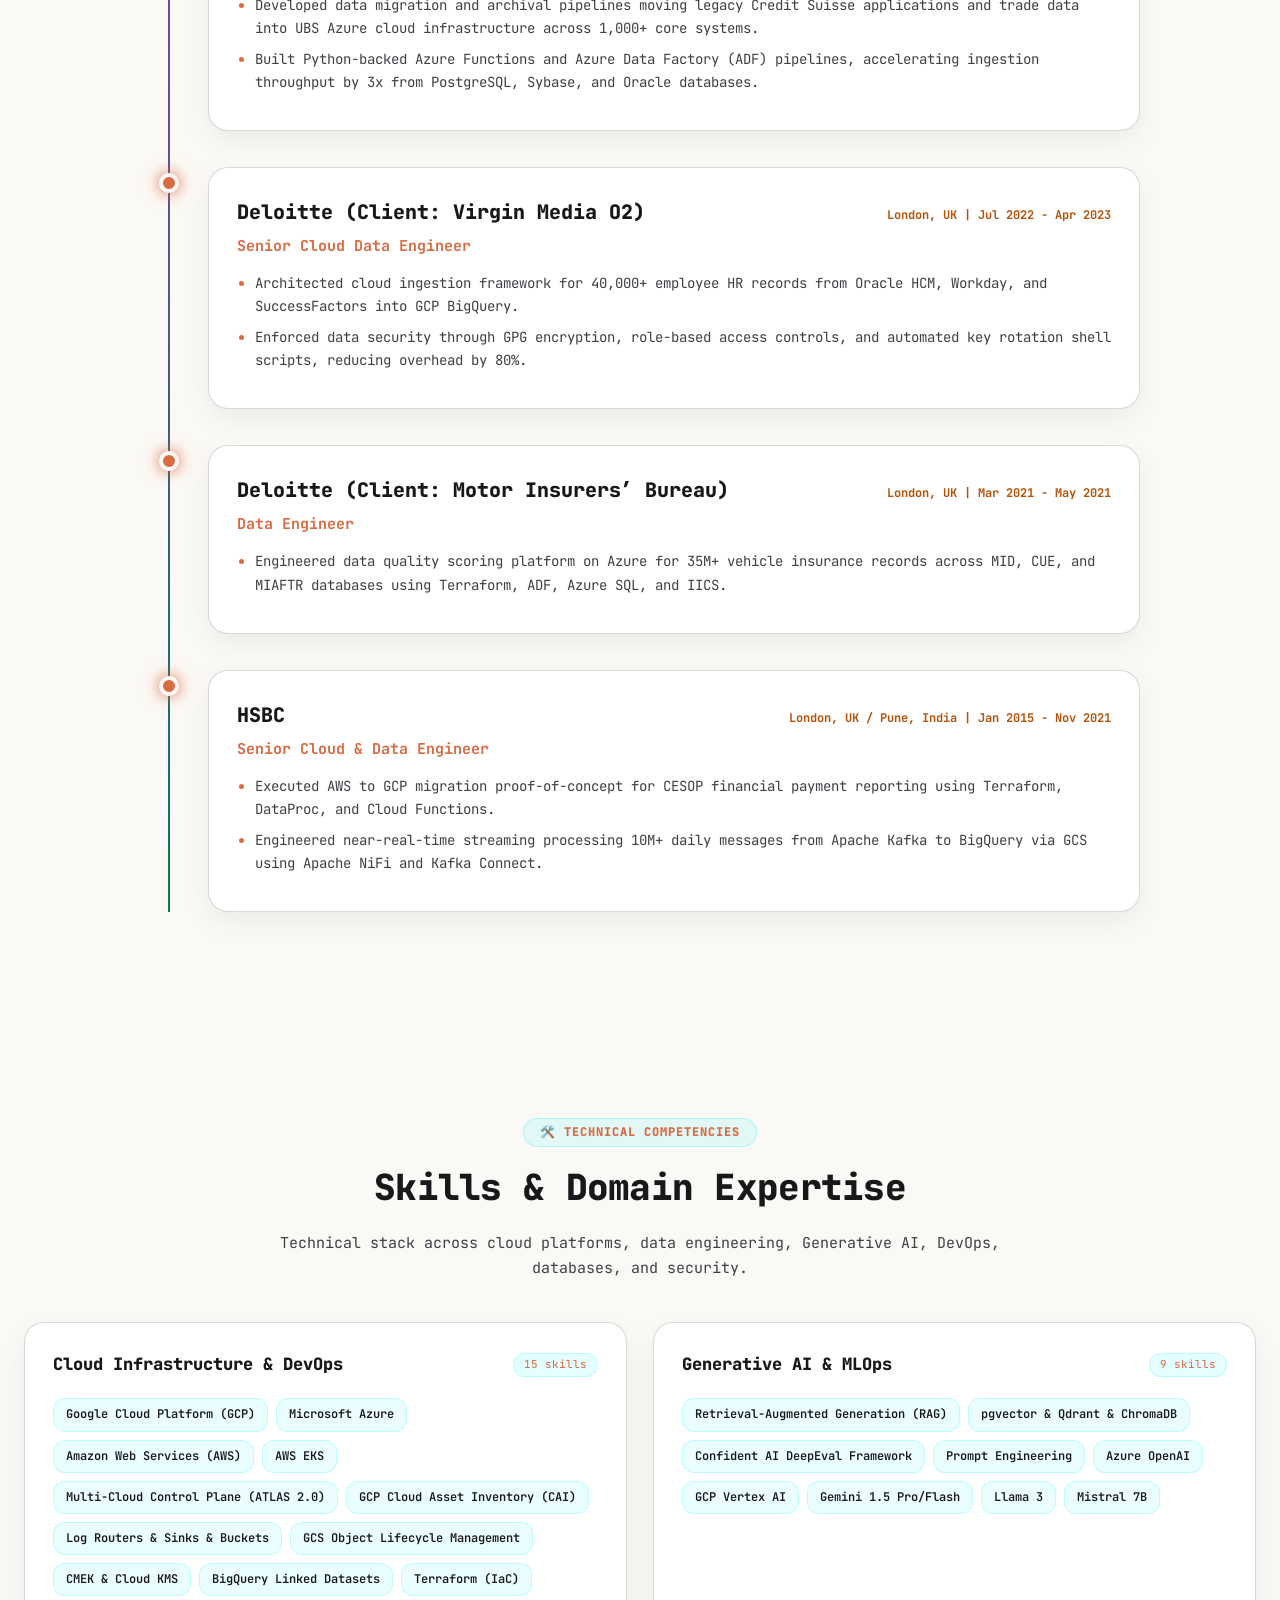
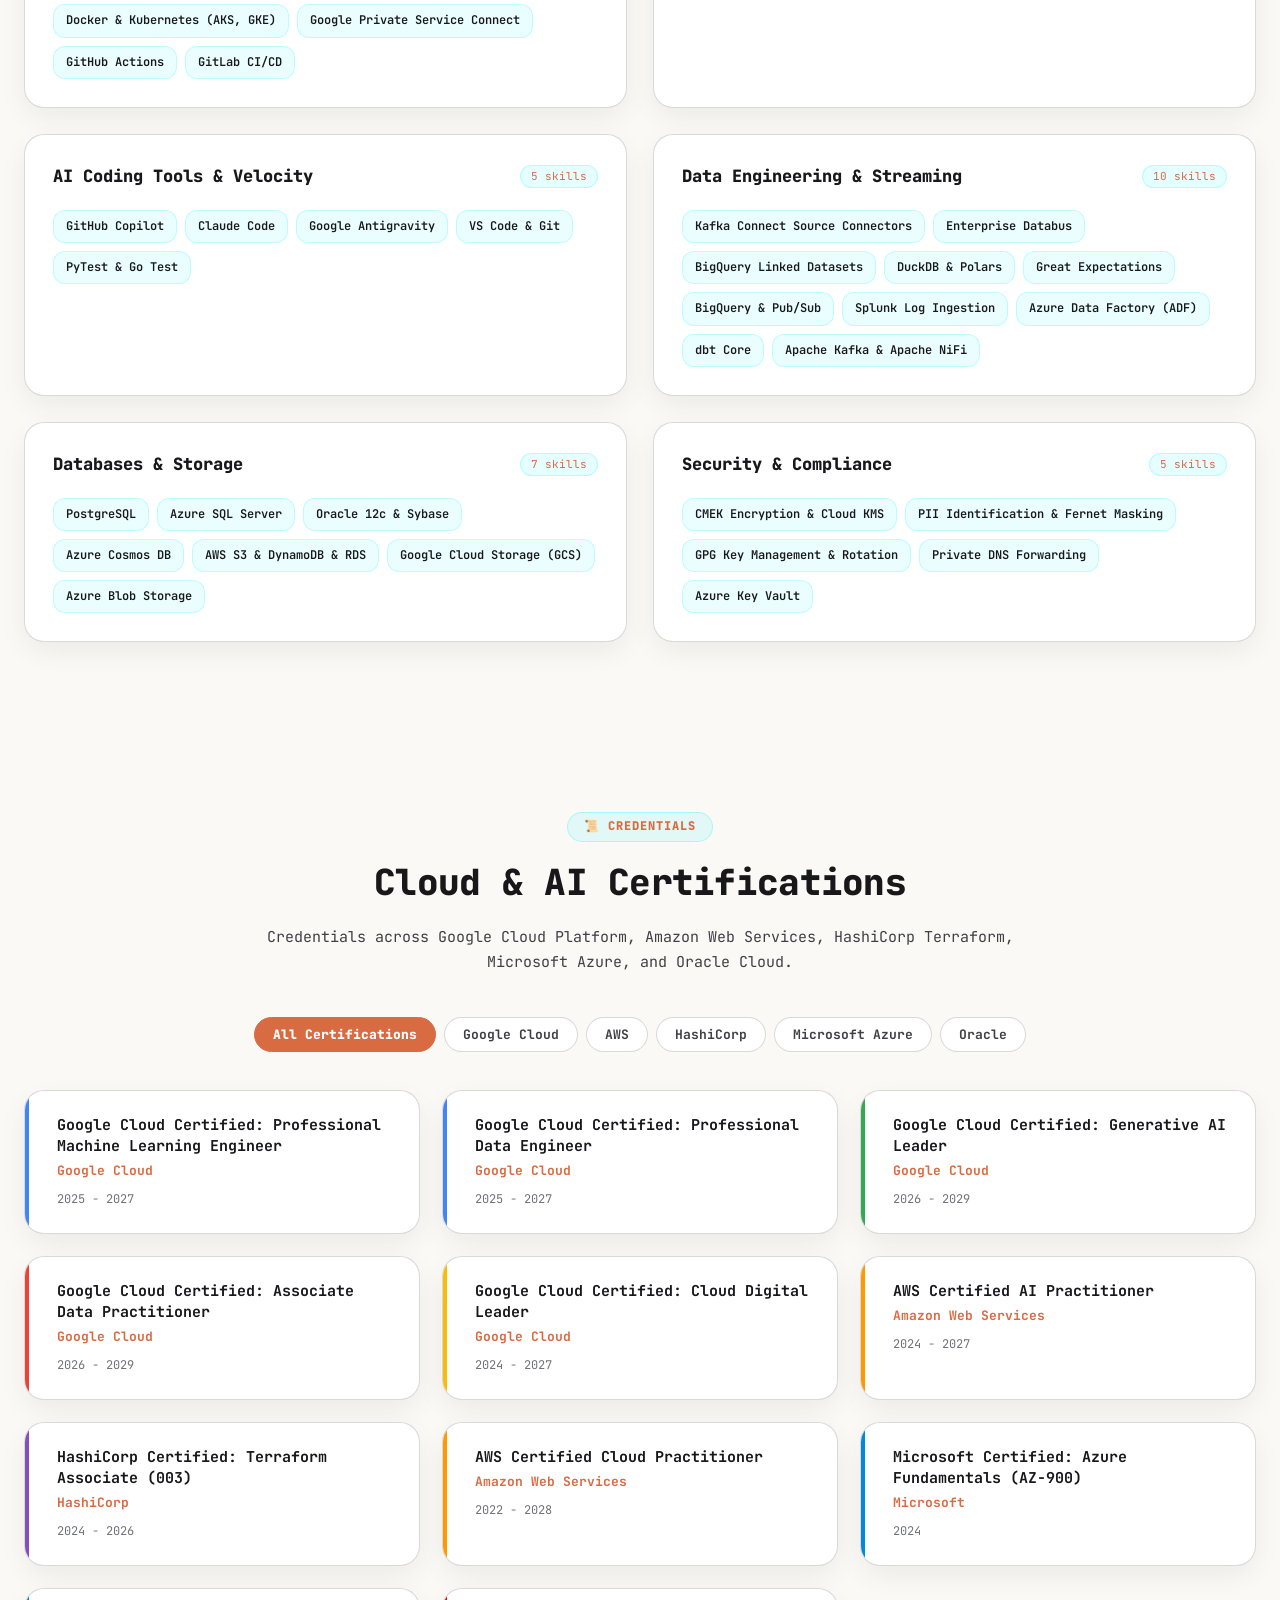
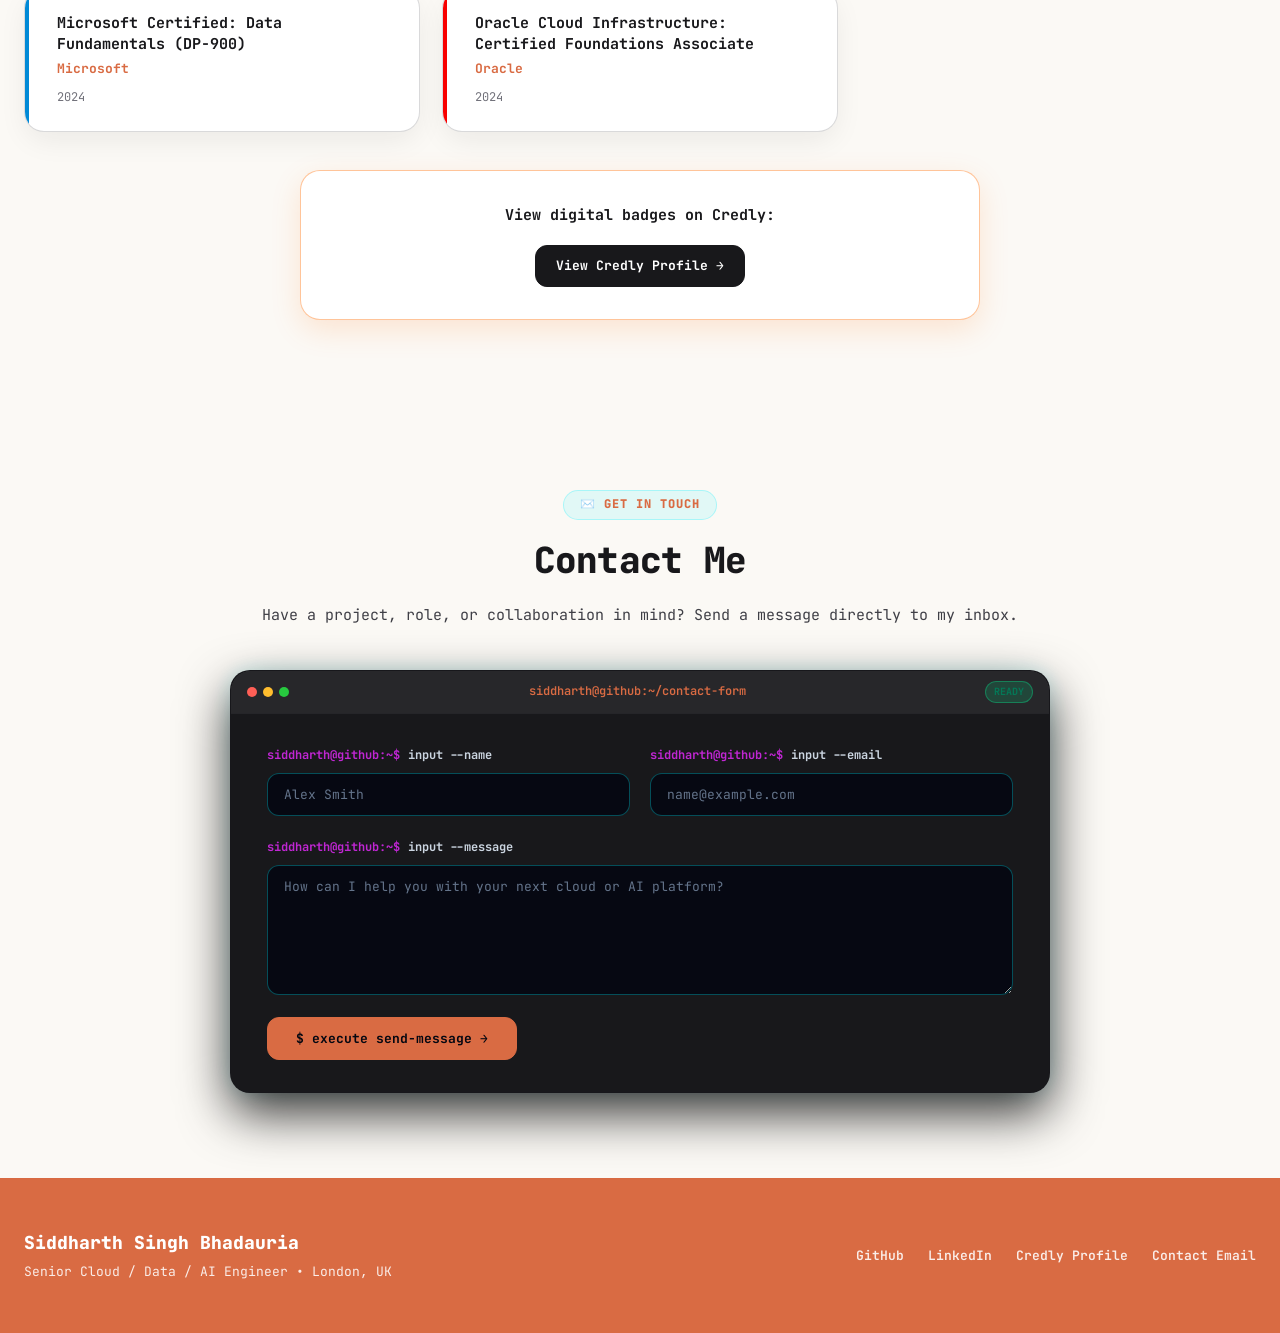
==== commit 39a1543d: "refactor: redesign portfolio with JetBrains Mono, vibrant dual themes, terminal CLI contact form, an" ====
--- a/index.html
+++ b/index.html
@@ -4,20 +4,27 @@
   <meta charset="UTF-8">
   <meta name="viewport" content="width=device-width, initial-scale=1.0">
   <title>Siddharth Singh Bhadauria | Senior Cloud, Data & AI Engineer</title>
-  <meta name="description" content="Portfolio of Siddharth Singh Bhadauria - Senior Cloud, Data, and AI Engineer (11.5+ yrs exp) specializing in GenAI, GCP, AWS, Azure, DuckDB, RAG, and dbt.">
-
-  <!-- Google Fonts -->
+  <meta name="description" content="Portfolio of Siddharth Singh Bhadauria - Senior Cloud, Data & AI Engineer (11.5+ yrs exp) specializing in GCP, AWS, Azure, Multi-Cloud Control Planes, GenAI, DuckDB & Terraform.">
+  <meta name="author" content="Siddharth Singh Bhadauria">
+  <meta name="keywords" content="Cloud Engineer, Data Engineer, GenAI, GCP, AWS, Azure, JPMorgan Chase, Deloitte, Terraform, EKS, RAG, DuckDB, London">
+
+  <!-- Open Graph / Social Meta -->
+  <meta property="og:title" content="Siddharth Singh Bhadauria | Senior Cloud, Data & AI Engineer">
+  <meta property="og:description" content="11.5+ years architecting enterprise multi-cloud platforms, Generative AI infrastructure, and automated data pipelines across GCP, AWS, and Azure.">
+  <meta property="og:type" content="website">
+
+  <!-- Google Fonts: JetBrains Mono (Universal Digital Font) -->
   <link rel="preconnect" href="https://fonts.googleapis.com">
   <link rel="preconnect" href="https://fonts.gstatic.com" crossorigin>
-  <link href="https://fonts.googleapis.com/css2?family=Fira+Code:wght@400;500;600&family=Plus+Jakarta+Sans:wght@400;500;600;700;800&display=swap" rel="stylesheet">
-
-  <link rel="stylesheet" href="style.css?v=1.1.0">
-
-  <!-- Favicon -->
-  <link rel="icon" href="data:image/svg+xml,<svg xmlns=%22http://www.w3.org/2000/svg%22 viewBox=%220 0 100 100%22><text y=%22.9em%22 font-size=%2290%22>⚡</text></svg>">
+  <link href="https://fonts.googleapis.com/css2?family=JetBrains+Mono:ital,wght@0,400..800;1,400..800&display=swap" rel="stylesheet">
+
+  <link rel="stylesheet" href="style.css?v=9.0.0">
+
+  <!-- Dynamic SVG Favicon -->
+  <link rel="icon" href="data:image/svg+xml,<svg xmlns=%22http://www.w3.org/2000/svg%22 viewBox=%220 0 100 100%22><text y=%22.9em%22 font-size=%2290%22>☁️</text></svg>">
 </head>
 <body>
-  <!-- Ambient background glow -->
+  <!-- Ambient background glow mesh -->
   <div class="glow-bg glow-indigo"></div>
   <div class="glow-bg glow-purple"></div>
   <div class="glow-bg glow-cyan"></div>
@@ -25,11 +32,13 @@
   <!-- Navbar -->
   <header class="navbar">
     <div class="container nav-content">
-      <a href="#" class="brand">
-        <span class="brand-icon">⚡</span>
+      <a href="#" class="brand" title="Siddharth Singh Bhadauria">
+        <div class="brand-icon">
+          <svg viewBox="0 0 24 24" width="22" height="22" fill="none" stroke="currentColor" stroke-width="2" stroke-linecap="round" stroke-linejoin="round"><path d="M17.5 19H9a7 7 0 1 1 6.71-9h1.79a4.5 4.5 0 1 1 0 9Z"/><polyline points="10 13 8 15 10 17"/><polyline points="14 13 16 15 14 17"/></svg>
+        </div>
         <div class="brand-text">
           <span class="brand-title">Siddharth Bhadauria</span>
-          <span class="brand-tag">Cloud / Data / AI Engineer</span>
+          <span class="brand-tag">Cloud &bull; Data &bull; AI Engineer</span>
         </div>
       </a>
 
@@ -38,15 +47,21 @@
         <a href="#experience">Experience</a>
         <a href="#skills">Skills</a>
         <a href="#certifications">Certifications</a>
+        <a href="#contact">Contact</a>
       </nav>
 
       <div class="nav-actions">
-        <button id="themeToggle" class="btn btn-icon-theme" title="Toggle Light / Dark Mode">
+        <button id="themeToggle" class="btn-icon-theme" title="Toggle Theme" aria-label="Toggle Theme">
           <span class="theme-icon-dark">🌙</span>
           <span class="theme-icon-light">☀️</span>
         </button>
 
-        <a href="assets/Siddharth_Singh_Bhadauria_Resume.pdf" class="btn btn-primary" download>
+        <a href="#contact" class="btn btn-secondary">
+          <svg viewBox="0 0 24 24" width="16" height="16" fill="none" stroke="currentColor" stroke-width="2"><path d="M4 4h16c1.1 0 2 .9 2 2v12c0 1.1-.9 2-2 2H4c-1.1 0-2-.9-2-2V6c0-1.1.9-2 2-2z"/><polyline points="22,6 12,13 2,6"/></svg>
+          Contact Me
+        </a>
+
+        <a href="assets/Siddharth_Singh_Bhadauria_Resume.pdf" class="btn btn-primary" download target="_blank">
           <svg viewBox="0 0 24 24" width="16" height="16" fill="none" stroke="currentColor" stroke-width="2"><path d="M21 15v4a2 2 0 0 1-2 2H5a2 2 0 0 1-2-2v-4M7 10l5 5 5-5M12 15V3"/></svg>
           Download CV
         </a>
@@ -56,40 +71,67 @@
 
   <!-- Hero Section -->
   <section class="hero container">
-    <div class="hero-badge">
-      <span class="pulse-dot"><span class="dot"></span></span> London, UK &bull; Available for Senior Cloud & AI Roles
-    </div>
-
-    <h1 class="hero-title">
-      Building Enterprise <span class="gradient-text">GenAI Platforms</span> &<br>
-      Automated Cloud Data Architectures
-    </h1>
-
-    <p class="hero-subtitle">
-      Senior Cloud, Data & AI Engineer with <strong>11.5+ years of experience</strong> architecting multi-cloud solutions across <strong>GCP, AWS, and Azure</strong>. Certified Google Professional ML & Data Engineer building multi-cloud unified control plane logging platforms, large-scale EKS infrastructure, self-hosted homelab lakehouses, and enterprise GenAI systems.
-    </p>
-
-    <!-- Call to Action Buttons -->
-    <div class="hero-cta">
-      <a href="https://github.com/siddharthsbhadauria" target="_blank" rel="noopener" class="btn btn-github">
-        <svg viewBox="0 0 24 24" width="18" height="18" fill="currentColor"><path d="M12 0C5.37 0 0 5.37 0 12c0 5.31 3.435 9.795 8.205 11.385.6.105.825-.255.825-.57 0-.285-.015-1.23-.015-2.235-3.015.555-3.795-.735-4.035-1.41-.135-.345-.72-1.41-1.23-1.695-.42-.225-1.02-.78-.015-.795.945-.015 1.62.87 1.845 1.23 1.08 1.815 2.805 1.305 3.495.99.105-.78.42-1.305.765-1.605-2.67-.3-5.46-1.335-5.46-5.925 0-1.305.465-2.385 1.23-3.225-.12-.3-.54-1.53.12-3.18 0 0 1.005-.315 3.3 1.23.96-.27 1.98-.405 3-.405s2.04.135 3 .405c2.295-1.56 3.3-1.23 3.3-1.23.66 1.65.24 2.88.12 3.18.765.84 1.23 1.905 1.23 3.225 0 4.605-2.805 5.625-5.475 5.925.435.375.81 1.095.81 2.22 0 1.605-.015 2.895-.015 3.3 0 .315.225.69.825.57A12.02 12.02 0 0024 12c0-6.63-5.37-12-12-12z"/></svg>
-        GitHub Profile
-      </a>
-
-      <a href="https://linkedin.com/in/siddharthsbhadauria" target="_blank" rel="noopener" class="btn btn-linkedin">
-        <svg viewBox="0 0 24 24" width="18" height="18" fill="currentColor"><path d="M19 3a2 2 0 0 1 2 2v14a2 2 0 0 1-2 2H5a2 2 0 0 1-2-2V5a2 2 0 0 1 2-2h14m-.5 15.5v-5.3a3.26 3.26 0 0 0-3.26-3.26c-.85 0-1.84.52-2.28 1.3v-1.11h-2.79v8.37h2.79v-4.93c0-.77.62-1.4 1.39-1.4a1.4 1.4 0 0 1 1.4 1.4v4.93h2.75M6.46 10.9v8.37H9.25V10.9H6.46M7.86 6.74a1.64 1.64 0 1 0 0 3.28 1.64 1.64 0 0 0 0-3.28z"/></svg>
-        LinkedIn Profile
-      </a>
-
-      <a href="https://www.credly.com/users/siddharthsbhadauria/badges/credly" target="_blank" rel="noopener" class="btn btn-credly">
-        <svg viewBox="0 0 24 24" width="18" height="18" fill="currentColor"><path d="M12 2L2 7l10 5 10-5-10-5zM2 17l10 5 10-5M2 12l10 5 10-5"/></svg>
-        Credly Badges (11)
-      </a>
+    <div class="hero-grid-layout">
+      <!-- Main Text Content -->
+      <div class="hero-text-content">
+        <div class="hero-badge">
+          <span class="pulse-dot"><span class="dot"></span></span> London, UK &bull; Available for Senior Cloud & AI Roles
+        </div>
+
+        <h1 class="hero-title">
+          Building Enterprise <span class="gradient-text">GenAI Platforms</span> &<br>
+          Automated Cloud Data Architectures
+        </h1>
+
+        <p class="hero-subtitle">
+          Senior Cloud, Data & AI Engineer with <strong>11.5+ years of experience</strong> architecting multi-cloud solutions across <strong>GCP, AWS, and Azure</strong>. Certified Google Professional ML & Data Engineer building multi-cloud unified control plane observability systems, large-scale EKS infrastructure, self-hosted homelab lakehouses, and enterprise GenAI platforms.
+        </p>
+
+        <!-- Social Buttons -->
+        <div class="hero-cta">
+          <a href="https://github.com/siddharthsbhadauria" target="_blank" rel="noopener" class="btn btn-github">
+            <svg viewBox="0 0 24 24" width="18" height="18" fill="currentColor"><path d="M12 0C5.37 0 0 5.37 0 12c0 5.31 3.435 9.795 8.205 11.385.6.105.825-.255.825-.57 0-.285-.015-1.23-.015-2.235-3.015.555-3.795-.735-4.035-1.41-.135-.345-.72-1.41-1.23-1.695-.42-.225-1.02-.78-.015-.795.945-.015 1.62.87 1.845 1.23 1.08 1.815 2.805 1.305 3.495.99.105-.78.42-1.305.765-1.605-2.67-.3-5.46-1.335-5.46-5.925 0-1.305.465-2.385 1.23-3.225-.12-.3-.54-1.53.12-3.18 0 0 1.005-.315 3.3 1.23.96-.27 1.98-.405 3-.405s2.04.135 3 .405c2.295-1.56 3.3-1.23 3.3-1.23.66 1.65.24 2.88.12 3.18.765.84 1.23 1.905 1.23 3.225 0 4.605-2.805 5.625-5.475 5.925.435.375.81 1.095.81 2.22 0 1.605-.015 2.895-.015 3.3 0 .315.225.69.825.57A12.02 12.02 0 0024 12c0-6.63-5.37-12-12-12z"/></svg>
+            GitHub
+          </a>
+
+          <a href="https://linkedin.com/in/siddharthsbhadauria" target="_blank" rel="noopener" class="btn btn-linkedin">
+            <svg viewBox="0 0 24 24" width="18" height="18" fill="currentColor"><path d="M19 3a2 2 0 0 1 2 2v14a2 2 0 0 1-2 2H5a2 2 0 0 1-2-2V5a2 2 0 0 1 2-2h14m-.5 15.5v-5.3a3.26 3.26 0 0 0-3.26-3.26c-.85 0-1.84.52-2.28 1.3v-1.11h-2.79v8.37h2.79v-4.93c0-.77.62-1.4 1.39-1.4a1.4 1.4 0 0 1 1.4 1.4v4.93h2.75M6.46 10.9v8.37H9.25V10.9H6.46M7.86 6.74a1.64 1.64 0 1 0 0 3.28 1.64 1.64 0 0 0 0-3.28z"/></svg>
+            LinkedIn
+          </a>
+
+          <a href="https://www.credly.com/users/siddharthsbhadauria/badges/credly" target="_blank" rel="noopener" class="btn btn-credly">
+            <svg viewBox="0 0 24 24" width="18" height="18" fill="currentColor"><path d="M12 2L2 7l10 5 10-5-10-5zM2 17l10 5 10-5M2 12l10 5 10-5"/></svg>
+            Credly
+          </a>
+        </div>
+      </div>
+
+      <!-- Terminal Window Widget -->
+      <div class="cyber-terminal">
+        <div class="terminal-header">
+          <div class="terminal-dots">
+            <span class="dot dot-red"></span>
+            <span class="dot dot-yellow"></span>
+            <span class="dot dot-green"></span>
+          </div>
+          <span class="terminal-title">siddharth@github:~</span>
+          <span class="terminal-badge">ONLINE</span>
+        </div>
+        <div class="terminal-body" id="terminalBody">
+          <!-- Dynamically streamed terminal output -->
+        </div>
+        <div class="terminal-quick-actions">
+          <button class="term-btn" onclick="executeTermCommand('stats')">$ stats</button>
+          <button class="term-btn" onclick="executeTermCommand('finops')">$ finops-rag</button>
+          <button class="term-btn" onclick="executeTermCommand('certs')">$ list-certs</button>
+          <button class="term-btn" onclick="executeTermCommand('clear')">$ clear</button>
+        </div>
+      </div>
     </div>
 
     <!-- Impact Stats Grid -->
     <div class="stats-grid" id="statsGrid">
-      <!-- Injected dynamically -->
+      <!-- Injected dynamically via JS -->
     </div>
   </section>
 
@@ -97,12 +139,27 @@
   <section id="projects" class="section container">
     <div class="section-header">
       <span class="section-badge">🚀 Portfolio Projects</span>
-      <h2 class="section-title">Automated Production & Open-Source Engineering</h2>
-      <p class="section-subtitle">Real-world data engineering pipelines, dynamic FinOps RAG evaluators, interactive engineering portfolios, and self-hosted homelab architectures.</p>
+      <h2 class="section-title">Automated Production & Open-Source Systems</h2>
+      <p class="section-subtitle">Real-world multi-cloud FinOps RAG evaluators, containerized homelab lakehouses, automated AI repo discovery bots, and responsive design systems.</p>
+    </div>
+
+    <!-- Filter & Search Controls -->
+    <div class="controls-bar">
+      <div class="filter-pills" id="projectFilters">
+        <button class="filter-btn active" data-filter="all">All Projects</button>
+        <button class="filter-btn" data-filter="genai">GenAI & RAG</button>
+        <button class="filter-btn" data-filter="homelab">Homelab & Telemetry</button>
+        <button class="filter-btn" data-filter="web">Web & UI</button>
+      </div>
+
+      <div class="search-box">
+        <svg class="search-icon" viewBox="0 0 24 24" width="16" height="16" fill="none" stroke="currentColor" stroke-width="2"><circle cx="11" cy="11" r="8"/><line x1="21" y1="21" x2="16.65" y2="16.65"/></svg>
+        <input type="text" id="projectSearch" class="search-input" placeholder="Search projects by tech, keyword...">
+      </div>
     </div>
 
     <div class="projects-grid" id="projectsGrid">
-      <!-- Injected dynamically -->
+      <!-- Injected dynamically via JS -->
     </div>
   </section>
 
@@ -111,11 +168,11 @@
     <div class="section-header">
       <span class="section-badge">💼 Work Experience</span>
       <h2 class="section-title">Enterprise Track Record</h2>
-      <p class="section-subtitle">Leading cloud infrastructure, data engineering, GenAI architectures, and multi-cloud control planes for Deloitte, JPMorgan Chase, UBS, Virgin Media O2, and HSBC.</p>
+      <p class="section-subtitle">Architecting cloud infrastructure, data engineering pipelines, GenAI platforms, and multi-cloud control planes for Deloitte, JPMorgan Chase, UBS, Virgin Media O2, and HSBC.</p>
     </div>
 
     <div class="timeline" id="experienceTimeline">
-      <!-- Injected dynamically -->
+      <!-- Injected dynamically via JS -->
     </div>
   </section>
 
@@ -124,30 +181,94 @@
     <div class="section-header">
       <span class="section-badge">🛠️ Technical Competencies</span>
       <h2 class="section-title">Skills & Domain Expertise</h2>
+      <p class="section-subtitle">Technical stack across cloud platforms, data engineering, Generative AI, DevOps, databases, and security.</p>
     </div>
 
     <div class="skills-grid" id="skillsGrid">
-      <!-- Injected dynamically -->
+      <!-- Injected dynamically via JS -->
     </div>
   </section>
 
   <!-- Certifications Section -->
   <section id="certifications" class="section container">
     <div class="section-header">
-      <span class="section-badge">📜 Verified Credentials</span>
-      <h2 class="section-title">Cloud & AI Certifications (11 Verified)</h2>
-      <p class="section-subtitle">Credly verified credentials across Google Cloud Platform, Amazon Web Services, HashiCorp Terraform, Microsoft Azure, and Oracle Cloud.</p>
+      <span class="section-badge">📜 Credentials</span>
+      <h2 class="section-title">Cloud & AI Certifications</h2>
+      <p class="section-subtitle">Credentials across Google Cloud Platform, Amazon Web Services, HashiCorp Terraform, Microsoft Azure, and Oracle Cloud.</p>
+    </div>
+
+    <!-- Provider Filters -->
+    <div class="controls-bar" style="justify-content: center;">
+      <div class="filter-pills" id="certFilters">
+        <button class="filter-btn active" data-cert-filter="all">All Certifications</button>
+        <button class="filter-btn" data-cert-filter="google">Google Cloud</button>
+        <button class="filter-btn" data-cert-filter="aws">AWS</button>
+        <button class="filter-btn" data-cert-filter="hashicorp">HashiCorp</button>
+        <button class="filter-btn" data-cert-filter="azure">Microsoft Azure</button>
+        <button class="filter-btn" data-cert-filter="oracle">Oracle</button>
+      </div>
     </div>
 
     <div class="certs-grid" id="certsGrid">
-      <!-- Injected dynamically -->
+      <!-- Injected dynamically via JS -->
     </div>
 
     <div class="credly-banner">
-      <p>View all 11 verified digital badges and credentials on Credly:</p>
+      <p>View digital badges on Credly:</p>
       <a href="https://www.credly.com/users/siddharthsbhadauria/badges/credly" target="_blank" rel="noopener" class="btn btn-primary">
-        View Credly Badge Profile &rarr;
+        View Credly Profile &rarr;
       </a>
+    </div>
+  </section>
+
+  <!-- Contact Me Section (Terminal CLI Form & Web3Forms Integration) -->
+  <section id="contact" class="contact-section container">
+    <div class="section-header">
+      <span class="section-badge">✉️ Get In Touch</span>
+      <h2 class="section-title">Contact Me</h2>
+      <p class="section-subtitle">Have a project, role, or collaboration in mind? Send a message directly to my inbox.</p>
+    </div>
+
+    <div class="cyber-terminal contact-terminal">
+      <div class="terminal-header">
+        <div class="terminal-dots">
+          <span class="dot dot-red"></span>
+          <span class="dot dot-yellow"></span>
+          <span class="dot dot-green"></span>
+        </div>
+        <span class="terminal-title">siddharth@github:~/contact-form</span>
+        <span class="terminal-badge">READY</span>
+      </div>
+
+      <div class="terminal-form-body">
+        <form id="contactForm" action="https://api.web3forms.com/submit" method="POST" class="contact-form">
+          <!-- Web3Forms Access Key -->
+          <input type="hidden" name="access_key" value="2b5076e7-a7cf-45c2-bcb9-e798499cb5d3">
+          <input type="hidden" name="subject" value="New Portfolio Message from Siddharth Bhadauria Website">
+          <input type="hidden" name="from_name" value="Portfolio Contact Form">
+
+          <div class="form-row">
+            <div class="form-group">
+              <label for="contactName" class="form-label"><span class="term-prompt">siddharth@github:~$</span> input --name</label>
+              <input type="text" id="contactName" name="name" class="form-input term-input" placeholder="Alex Smith" required>
+            </div>
+
+            <div class="form-group">
+              <label for="contactEmail" class="form-label"><span class="term-prompt">siddharth@github:~$</span> input --email</label>
+              <input type="email" id="contactEmail" name="email" class="form-input term-input" placeholder="name@example.com" required>
+            </div>
+          </div>
+
+          <div class="form-group">
+            <label for="contactMessage" class="form-label"><span class="term-prompt">siddharth@github:~$</span> input --message</label>
+            <textarea id="contactMessage" name="message" class="form-textarea term-input" placeholder="How can I help you with your next cloud or AI platform?" required></textarea>
+          </div>
+
+          <button type="submit" id="contactSubmitBtn" class="btn btn-primary btn-submit term-submit">
+            $ execute send-message &rarr;
+          </button>
+        </form>
+      </div>
     </div>
   </section>
 
@@ -162,13 +283,34 @@
       <div class="footer-links">
         <a href="https://github.com/siddharthsbhadauria" target="_blank" rel="noopener">GitHub</a>
         <a href="https://linkedin.com/in/siddharthsbhadauria" target="_blank" rel="noopener">LinkedIn</a>
-        <a href="https://www.credly.com/users/siddharthsbhadauria/badges/credly" target="_blank" rel="noopener">Credly Badges</a>
+        <a href="https://www.credly.com/users/siddharthsbhadauria/badges/credly" target="_blank" rel="noopener">Credly Profile</a>
         <a href="mailto:siddharthsbhadauria@gmail.com">Contact Email</a>
       </div>
     </div>
   </footer>
 
-  <script src="data/portfolio_data.js?v=1.1.0"></script>
-  <script src="app.js?v=1.1.0"></script>
+  <!-- Project Detail Modal -->
+  <div id="projectModal" class="modal-overlay" aria-hidden="true">
+    <div class="modal-container">
+      <button id="modalClose" class="modal-close" aria-label="Close modal">&times;</button>
+      <div id="modalBody">
+        <!-- Dynamically injected modal content -->
+      </div>
+    </div>
+  </div>
+
+  <!-- Toast Feedback -->
+  <div id="toast" class="toast">
+    <span id="toastMessage">Action completed</span>
+  </div>
+
+  <!-- Floating Back to Top Button -->
+  <button id="backToTop" class="back-to-top" title="Back to top" aria-label="Back to top">
+    &uarr;
+  </button>
+
+  <!-- Application JS Scripts -->
+  <script src="data/portfolio_data.js?v=9.0.0"></script>
+  <script src="app.js?v=9.0.0"></script>
 </body>
 </html>
--- a/style.css
+++ b/style.css
@@ -1,57 +1,132 @@
 /* ==========================================================================
-   Developer Portfolio Design System & Theme Engine
+   Siddharth Singh Bhadauria - Senior Cloud, Data & AI Engineer Portfolio
+   JetBrains Mono Digital Theme Engine
    ========================================================================== */
 
+/* Import JetBrains Mono Font Family */
+@import url('https://fonts.googleapis.com/css2?family=JetBrains+Mono:ital,wght@0,400..800;1,400..800&display=swap');
+
+/* --------------------------------------------------------------------------
+   1. Theme Variables & Color Schemes
+   -------------------------------------------------------------------------- */
 :root, [data-theme="dark"] {
-  --bg-primary: #090d16;
-  --bg-secondary: #0f172a;
-  --bg-card: rgba(30, 41, 59, 0.55);
-  --bg-card-hover: rgba(30, 41, 59, 0.85);
-  --border-color: rgba(255, 255, 255, 0.08);
-  --border-highlight: rgba(99, 102, 241, 0.4);
-
+  color-scheme: dark;
+
+  /* Dark Theme Palette */
+  --bg-primary: #040711;
+  --bg-secondary: #0a0f1d;
+  --bg-tertiary: #12192c;
+  --bg-card: rgba(13, 19, 36, 0.9);
+  --bg-card-hover: rgba(20, 30, 56, 0.98);
+  --bg-glass: rgba(12, 18, 33, 0.92);
+
+  /* Text Colors */
   --text-main: #f8fafc;
   --text-muted: #94a3b8;
   --text-dim: #64748b;
-
+  --text-inverse: #040711;
+
+  /* Catchy Cyber Dark Header & Footer (Rich Obsidian Cyan Banner) */
+  --nav-bg: #0d1424;
+  --nav-text: #ffffff;
+  --nav-muted: #cbd5e1;
+  --nav-border: rgba(0, 240, 255, 0.4);
+
+  /* Digital Neon Accents */
+  --accent-cyan: #00f0ff;
+  --accent-pink: #d946ef;
   --accent-indigo: #6366f1;
   --accent-purple: #a855f7;
-  --accent-cyan: #06b6d4;
-  --accent-amber: #f59e0b;
-  --accent-green: #10b981;
-
-  --gradient-glow: linear-gradient(135deg, #6366f1 0%, #a855f7 50%, #06b6d4 100%);
-  --shadow-card: 0 10px 30px rgba(0, 0, 0, 0.35);
-
-  --font-sans: 'Plus Jakarta Sans', -apple-system, BlinkMacSystemFont, 'Segoe UI', Roboto, sans-serif;
-  --font-mono: 'Fira Code', monospace;
-
+  --accent-green: #00ff9d;
+  --accent-amber: #ffb703;
+  --accent-red: #ff2a6d;
+
+  /* Button Fills & Borders */
+  --btn-primary-bg: #00f0ff;
+  --btn-primary-text: #040711;
+  --btn-primary-hover: #00ff9d;
+  --gradient-glow: linear-gradient(135deg, #00f0ff 0%, #d946ef 100%);
+
+  /* Borders & Shadows */
+  --border-color: rgba(0, 240, 255, 0.25);
+  --border-subtle: rgba(255, 255, 255, 0.08);
+  --border-highlight: rgba(0, 240, 255, 0.65);
+  --shadow-card: 0 16px 40px -6px rgba(0, 0, 0, 0.7);
+  --shadow-glow: 0 0 25px rgba(0, 240, 255, 0.35);
+
+  /* Universal JetBrains Mono Font */
+  --font-heading: 'JetBrains Mono', monospace;
+  --font-sans: 'JetBrains Mono', monospace;
+  --font-mono: 'JetBrains Mono', monospace;
+
+  /* Radii & Timing */
   --radius-sm: 8px;
   --radius-md: 12px;
-  --radius-lg: 18px;
+  --radius-lg: 20px;
   --radius-full: 9999px;
-
-  --transition: all 0.25s cubic-bezier(0.4, 0, 0.2, 1);
-}
-
+  --transition: all 0.22s cubic-bezier(0.16, 1, 0.3, 1);
+}
+
+/* Catchy Light Theme (Terracotta Orange Banner) */
 [data-theme="light"] {
-  --bg-primary: #f8fafc;
+  color-scheme: light;
+
+  /* Warm Off-White Body Palette */
+  --bg-primary: #fbf9f5;
   --bg-secondary: #ffffff;
-  --bg-card: rgba(255, 255, 255, 0.9);
+  --bg-tertiary: #f3f0e8;
+  --bg-card: #ffffff;
   --bg-card-hover: #ffffff;
-  --border-color: rgba(148, 163, 184, 0.25);
-  --border-highlight: rgba(99, 102, 241, 0.45);
-
-  --text-main: #0f172a;
-  --text-muted: #475569;
-  --text-dim: #64748b;
-
-  --shadow-card: 0 10px 25px rgba(148, 163, 184, 0.2);
-}
-
-* { margin: 0; padding: 0; box-sizing: border-box; }
-
-html { scroll-behavior: smooth; }
+  --bg-glass: rgba(251, 249, 245, 0.95);
+
+  /* High-Contrast Text */
+  --text-main: #18181b;
+  --text-muted: #3f3f46;
+  --text-dim: #71717a;
+  --text-inverse: #ffffff;
+
+  /* Terracotta Orange Header & Footer Banner */
+  --nav-bg: #d96b43;
+  --nav-text: #ffffff;
+  --nav-muted: rgba(255, 255, 255, 0.88);
+  --nav-border: rgba(217, 107, 67, 0.8);
+
+  /* Terracotta & Indigo Accents */
+  --accent-cyan: #d96b43;
+  --accent-pink: #c026d3;
+  --accent-indigo: #3730a3;
+  --accent-purple: #6b21a8;
+  --accent-green: #047857;
+  --accent-amber: #b45309;
+  --accent-red: #be123c;
+
+  /* Button Fills & Borders */
+  --btn-primary-bg: #18181b;
+  --btn-primary-text: #ffffff;
+  --btn-primary-hover: #d96b43;
+  --gradient-glow: linear-gradient(135deg, #d96b43 0%, #3730a3 100%);
+
+  /* Crisp Borders & Natural Shadows */
+  --border-color: rgba(24, 24, 27, 0.16);
+  --border-subtle: rgba(24, 24, 27, 0.08);
+  --border-highlight: rgba(217, 107, 67, 0.6);
+  --shadow-card: 0 10px 30px -4px rgba(24, 24, 27, 0.08);
+  --shadow-glow: 0 0 20px rgba(217, 107, 67, 0.25);
+}
+
+/* --------------------------------------------------------------------------
+   2. Reset & General Setup
+   -------------------------------------------------------------------------- */
+* {
+  margin: 0;
+  padding: 0;
+  box-sizing: border-box;
+}
+
+html {
+  scroll-behavior: smooth;
+  font-size: 16px;
+}
 
 body {
   font-family: var(--font-sans);
@@ -61,145 +136,1433 @@
   min-height: 100vh;
   overflow-x: hidden;
   transition: background-color 0.3s ease, color 0.3s ease;
-}
-
-.container { max-width: 1240px; margin: 0 auto; padding: 0 24px; }
-
-/* Ambient Background Glow */
-.glow-bg { position: absolute; border-radius: 50%; filter: blur(140px); pointer-events: none; z-index: 0; opacity: 0.3; }
-.glow-indigo { top: -100px; left: 15%; width: 600px; height: 600px; background: var(--accent-indigo); }
-.glow-purple { top: 400px; right: 10%; width: 500px; height: 500px; background: var(--accent-purple); }
-.glow-cyan { top: 1200px; left: 20%; width: 450px; height: 450px; background: var(--accent-cyan); }
-
-/* Navbar */
+  -webkit-font-smoothing: antialiased;
+}
+
+.container {
+  max-width: 1280px;
+  margin: 0 auto;
+  padding: 0 24px;
+}
+
+/* Ambient Glow Mesh */
+.glow-bg {
+  position: absolute;
+  border-radius: 50%;
+  filter: blur(160px);
+  pointer-events: none;
+  z-index: 0;
+  opacity: 0.22;
+}
+
+.glow-indigo { top: -140px; left: 10%; width: 700px; height: 700px; background: var(--accent-cyan); }
+.glow-purple { top: 600px; right: 5%; width: 650px; height: 650px; background: var(--accent-pink); }
+.glow-cyan { top: 1500px; left: 15%; width: 600px; height: 600px; background: var(--accent-green); }
+
+/* --------------------------------------------------------------------------
+   3. Navbar Header (Catchy Color Banners)
+   -------------------------------------------------------------------------- */
 .navbar {
-  position: sticky; top: 0; z-index: 100; background: var(--bg-secondary); backdrop-filter: blur(16px);
-  border-bottom: 1px solid var(--border-color); padding: 16px 0;
-}
-.nav-content { display: flex; justify-content: space-between; align-items: center; }
-.brand { display: flex; align-items: center; gap: 12px; text-decoration: none; color: var(--text-main); }
-.brand-icon { font-size: 26px; filter: drop-shadow(0 0 10px rgba(99, 102, 241, 0.4)); }
-.brand-title { font-weight: 800; font-size: 18px; letter-spacing: -0.5px; display: block; }
-.brand-tag { font-size: 11px; color: var(--text-muted); text-transform: uppercase; letter-spacing: 0.8px; font-weight: 600; }
-
-.nav-links { display: flex; gap: 24px; }
-.nav-links a { color: var(--text-muted); text-decoration: none; font-size: 14px; font-weight: 600; transition: var(--transition); }
-.nav-links a:hover { color: var(--accent-indigo); }
-
-.nav-actions { display: flex; align-items: center; gap: 12px; }
-
-.btn { display: inline-flex; align-items: center; gap: 8px; padding: 10px 18px; border-radius: var(--radius-md); font-size: 14px; font-weight: 600; text-decoration: none; cursor: pointer; transition: var(--transition); border: none; }
-.btn-primary { background: var(--gradient-glow); color: #fff; box-shadow: 0 4px 15px rgba(99, 102, 241, 0.35); }
-.btn-primary:hover { transform: translateY(-2px); box-shadow: 0 6px 20px rgba(99, 102, 241, 0.5); }
-.btn-github { background: var(--bg-card); color: var(--text-main); border: 1px solid var(--border-color); }
-.btn-github:hover { border-color: var(--border-highlight); transform: translateY(-2px); }
-.btn-linkedin { background: #0a66c2; color: #fff; }
-.btn-linkedin:hover { background: #084e96; transform: translateY(-2px); }
-.btn-credly { background: #ff6b00; color: #fff; }
-.btn-credly:hover { background: #e05e00; transform: translateY(-2px); }
+  position: sticky;
+  top: 0;
+  z-index: 1000;
+  background: var(--nav-bg);
+  backdrop-filter: blur(20px);
+  -webkit-backdrop-filter: blur(20px);
+  border-bottom: 1px solid var(--nav-border);
+  padding: 14px 0;
+  box-shadow: 0 4px 20px rgba(0, 0, 0, 0.2);
+  transition: var(--transition);
+}
+
+.nav-content {
+  display: flex;
+  justify-content: space-between;
+  align-items: center;
+}
+
+.brand {
+  display: flex;
+  align-items: center;
+  gap: 12px;
+  text-decoration: none;
+  color: var(--nav-text);
+}
+
+.brand-icon {
+  display: flex;
+  align-items: center;
+  justify-content: center;
+  width: 44px;
+  height: 44px;
+  background: rgba(255, 255, 255, 0.12);
+  border: 1px solid rgba(255, 255, 255, 0.25);
+  border-radius: var(--radius-md);
+  color: var(--nav-text);
+}
+
+[data-theme="dark"] .brand-icon {
+  background: rgba(0, 240, 255, 0.12);
+  border-color: rgba(0, 240, 255, 0.35);
+  color: var(--accent-cyan);
+}
+
+.brand-text {
+  display: flex;
+  flex-direction: column;
+}
+
+.brand-title {
+  font-family: var(--font-heading);
+  font-weight: 800;
+  font-size: 17px;
+  letter-spacing: -0.02em;
+  color: var(--nav-text);
+}
+
+.brand-tag {
+  font-size: 11px;
+  color: var(--nav-muted);
+  text-transform: uppercase;
+  letter-spacing: 0.08em;
+  font-weight: 700;
+  font-family: var(--font-mono);
+}
+
+[data-theme="dark"] .brand-tag {
+  color: var(--accent-cyan);
+}
+
+.nav-links {
+  display: flex;
+  align-items: center;
+  gap: 28px;
+}
+
+.nav-links a {
+  color: var(--nav-muted);
+  text-decoration: none;
+  font-size: 14px;
+  font-weight: 700;
+  position: relative;
+  padding: 6px 0;
+  transition: var(--transition);
+  font-family: var(--font-mono);
+  letter-spacing: 0.02em;
+}
+
+.nav-links a:hover,
+.nav-links a.active {
+  color: var(--nav-text);
+}
+
+.nav-links a::after {
+  content: '';
+  position: absolute;
+  bottom: 0;
+  left: 0;
+  width: 0;
+  height: 2px;
+  background: var(--nav-text);
+  transition: var(--transition);
+  border-radius: var(--radius-full);
+}
+
+.nav-links a:hover::after,
+.nav-links a.active::after {
+  width: 100%;
+}
+
+.nav-actions {
+  display: flex;
+  align-items: center;
+  gap: 12px;
+}
+
+/* Navbar action buttons in Header */
+.navbar .btn-secondary {
+  background: rgba(255, 255, 255, 0.12);
+  border-color: rgba(255, 255, 255, 0.25);
+  color: #ffffff;
+}
+
+.navbar .btn-secondary:hover {
+  background: #ffffff;
+  color: #040711;
+  border-color: #ffffff;
+}
+
+[data-theme="light"] .navbar .btn-secondary:hover {
+  color: #d96b43;
+}
+
+.navbar .btn-icon-theme {
+  background: rgba(255, 255, 255, 0.12);
+  border-color: rgba(255, 255, 255, 0.25);
+  color: #ffffff;
+}
+
+.navbar .btn-icon-theme:hover {
+  background: #ffffff;
+  color: #040711;
+  border-color: #ffffff;
+}
+
+[data-theme="light"] .navbar .btn-icon-theme:hover {
+  color: #d96b43;
+}
+
+/* --------------------------------------------------------------------------
+   4. Buttons & Controls
+   -------------------------------------------------------------------------- */
+.btn {
+  display: inline-flex;
+  align-items: center;
+  justify-content: center;
+  gap: 8px;
+  padding: 10px 20px;
+  border-radius: var(--radius-md);
+  font-size: 13px;
+  font-weight: 700;
+  font-family: var(--font-mono);
+  text-decoration: none;
+  cursor: pointer;
+  transition: var(--transition);
+  border: 1px solid transparent;
+  white-space: nowrap;
+}
+
+.btn-primary {
+  background: var(--btn-primary-bg);
+  color: var(--btn-primary-text);
+  border: 1px solid var(--btn-primary-bg);
+}
+
+.btn-primary:hover {
+  background: var(--btn-primary-hover);
+  color: #ffffff;
+  border-color: var(--btn-primary-hover);
+  transform: translateY(-2px);
+  box-shadow: var(--shadow-glow);
+}
+
+.btn-secondary {
+  background: var(--bg-card);
+  color: var(--text-main);
+  border: 1px solid var(--border-color);
+}
+
+.btn-secondary:hover {
+  border-color: var(--accent-cyan);
+  color: var(--accent-cyan);
+  transform: translateY(-2px);
+}
+
+.btn-github {
+  background: var(--bg-card);
+  color: var(--text-main);
+  border: 1px solid var(--border-color);
+}
+
+.btn-github:hover {
+  border-color: var(--accent-pink);
+  color: var(--accent-pink);
+  transform: translateY(-2px);
+}
+
+.btn-linkedin {
+  background: #0a66c2;
+  color: #ffffff;
+  border: 1px solid #0a66c2;
+}
+
+.btn-linkedin:hover {
+  background: #084e96;
+  border-color: #084e96;
+  transform: translateY(-2px);
+}
+
+.btn-credly {
+  background: #ff6b00;
+  color: #ffffff;
+  border: 1px solid #ff6b00;
+}
+
+.btn-credly:hover {
+  background: #e05e00;
+  border-color: #e05e00;
+  transform: translateY(-2px);
+}
 
 .btn-icon-theme {
-  background: var(--bg-card); color: var(--text-main); border: 1px solid var(--border-color);
-  padding: 8px 12px; border-radius: var(--radius-full); font-size: 14px; cursor: pointer; transition: var(--transition);
-}
-.btn-icon-theme:hover { border-color: var(--accent-indigo); transform: translateY(-1px); }
+  background: var(--bg-card);
+  color: var(--text-main);
+  border: 1px solid var(--border-color);
+  width: 44px;
+  height: 44px;
+  padding: 0;
+  border-radius: var(--radius-full);
+  display: inline-flex;
+  align-items: center;
+  justify-content: center;
+  cursor: pointer;
+  transition: var(--transition);
+}
+
+.btn-icon-theme:hover {
+  border-color: var(--accent-cyan);
+  transform: rotate(20deg) scale(1.08);
+}
+
 [data-theme="dark"] .theme-icon-light { display: none; }
-[data-theme="dark"] .theme-icon-dark { display: inline-block; }
+[data-theme="dark"] .theme-icon-dark { display: inline-block; font-size: 18px; }
 [data-theme="light"] .theme-icon-dark { display: none; }
-[data-theme="light"] .theme-icon-light { display: inline-block; }
-
-/* Hero Section */
-.hero { padding: 70px 24px 50px; text-align: center; position: relative; z-index: 1; }
-.hero-badge { display: inline-flex; align-items: center; gap: 8px; background: rgba(16, 185, 129, 0.12); border: 1px solid rgba(16, 185, 129, 0.3); color: var(--accent-green); padding: 6px 16px; border-radius: var(--radius-full); font-size: 13px; font-weight: 600; margin-bottom: 24px; }
-.pulse-dot .dot { display: block; width: 8px; height: 8px; background-color: var(--accent-green); border-radius: 50%; animation: pulse 1.8s infinite; }
-@keyframes pulse { 0% { transform: scale(0.95); box-shadow: 0 0 0 0 rgba(16, 185, 129, 0.7); } 70% { transform: scale(1); box-shadow: 0 0 0 6px rgba(16, 185, 129, 0); } 100% { transform: scale(0.95); box-shadow: 0 0 0 0 rgba(16, 185, 129, 0); } }
-
-.hero-title { font-size: 48px; font-weight: 800; line-height: 1.15; letter-spacing: -1px; margin-bottom: 20px; }
-.gradient-text { background: var(--gradient-glow); -webkit-background-clip: text; -webkit-text-fill-color: transparent; }
-.hero-subtitle { font-size: 18px; color: var(--text-muted); max-width: 780px; margin: 0 auto 36px; line-height: 1.7; }
-.hero-subtitle strong { color: var(--text-main); }
-.hero-cta { display: flex; justify-content: center; gap: 16px; flex-wrap: wrap; margin-bottom: 50px; }
-
-/* Stats Bar */
-.stats-grid { display: grid; grid-template-columns: repeat(4, 1fr); gap: 20px; max-width: 960px; margin: 0 auto; }
-.stat-card { background: var(--bg-card); backdrop-filter: blur(12px); border: 1px solid var(--border-color); border-radius: var(--radius-lg); padding: 22px; text-align: center; transition: var(--transition); box-shadow: var(--shadow-card); }
-.stat-card:hover { border-color: var(--border-highlight); transform: translateY(-3px); }
-.stat-number { font-size: 34px; font-weight: 800; display: block; color: var(--text-main); font-family: var(--font-mono); }
-.stat-label { font-size: 13px; color: var(--text-muted); font-weight: 600; margin-top: 4px; }
-
-/* Section Header */
-.section { padding: 80px 24px; position: relative; z-index: 1; }
-.section-header { text-align: center; max-width: 720px; margin: 0 auto 48px; }
-.section-badge { font-size: 12px; font-weight: 700; color: var(--accent-indigo); text-transform: uppercase; letter-spacing: 1px; margin-bottom: 8px; display: block; }
-.section-title { font-size: 34px; font-weight: 800; letter-spacing: -0.5px; margin-bottom: 12px; }
-.section-subtitle { font-size: 16px; color: var(--text-muted); }
-
-/* Projects Grid */
-.projects-grid { display: grid; grid-template-columns: repeat(2, 1fr); gap: 28px; }
-.project-card { background: var(--bg-secondary); border: 1px solid var(--border-color); border-radius: var(--radius-lg); padding: 30px; display: flex; flex-direction: column; justify-content: space-between; transition: var(--transition); box-shadow: var(--shadow-card); position: relative; overflow: hidden; }
-.project-card:hover { border-color: var(--border-highlight); transform: translateY(-4px); }
-.project-card::before { content: ''; position: absolute; top: 0; left: 0; width: 100%; height: 3px; background: var(--gradient-glow); opacity: 0; transition: var(--transition); }
-.project-card:hover::before { opacity: 1; }
+[data-theme="light"] .theme-icon-light { display: inline-block; font-size: 18px; }
+
+/* --------------------------------------------------------------------------
+   5. Hero Section & Title Highlight Matching
+   -------------------------------------------------------------------------- */
+.hero {
+  padding: 70px 24px 40px;
+  position: relative;
+  z-index: 1;
+}
+
+.hero-grid-layout {
+  display: grid;
+  grid-template-columns: 1.15fr 0.85fr;
+  gap: 36px;
+  align-items: center;
+  margin-bottom: 50px;
+}
+
+.hero-badge {
+  display: inline-flex;
+  align-items: center;
+  gap: 10px;
+  background: rgba(0, 255, 157, 0.1);
+  border: 1px solid rgba(0, 255, 157, 0.3);
+  color: var(--accent-green);
+  padding: 6px 18px;
+  border-radius: var(--radius-full);
+  font-size: 12px;
+  font-weight: 700;
+  margin-bottom: 24px;
+  font-family: var(--font-mono);
+}
+
+[data-theme="light"] .hero-badge {
+  background: rgba(4, 120, 87, 0.1);
+  border-color: rgba(4, 120, 87, 0.3);
+  color: var(--accent-green);
+}
+
+.pulse-dot .dot {
+  display: block;
+  width: 8px;
+  height: 8px;
+  background-color: var(--accent-green);
+  border-radius: 50%;
+  animation: pulse 1.8s infinite;
+}
+
+@keyframes pulse {
+  0% { transform: scale(0.95); box-shadow: 0 0 0 0 rgba(0, 255, 157, 0.7); }
+  70% { transform: scale(1); box-shadow: 0 0 0 7px rgba(0, 255, 157, 0); }
+  100% { transform: scale(0.95); box-shadow: 0 0 0 0 rgba(0, 255, 157, 0); }
+}
+
+.hero-title {
+  font-family: var(--font-heading);
+  font-size: 44px;
+  font-weight: 800;
+  line-height: 1.15;
+  letter-spacing: -0.02em;
+  margin-bottom: 22px;
+}
+
+.gradient-text {
+  color: var(--accent-cyan);
+  font-weight: 800;
+  display: inline-block;
+  text-shadow: 0 0 20px rgba(0, 240, 255, 0.25);
+}
+
+[data-theme="light"] .gradient-text {
+  color: var(--accent-cyan);
+  text-shadow: none;
+}
+
+.hero-subtitle {
+  font-size: 16px;
+  color: var(--text-muted);
+  line-height: 1.7;
+  margin-bottom: 34px;
+}
+
+.hero-subtitle strong {
+  color: var(--text-main);
+  font-weight: 700;
+}
+
+.hero-cta {
+  display: flex;
+  align-items: center;
+  gap: 12px;
+  flex-wrap: wrap;
+}
+
+/* Terminal Window Widget */
+.cyber-terminal {
+  background: rgba(8, 12, 25, 0.96);
+  border: 1px solid var(--border-color);
+  border-radius: var(--radius-lg);
+  box-shadow: 0 20px 50px rgba(0, 0, 0, 0.8), 0 0 20px rgba(0, 240, 255, 0.15);
+  overflow: hidden;
+  font-family: var(--font-mono);
+  position: relative;
+}
+
+[data-theme="light"] .cyber-terminal {
+  background: #18181b;
+  color: #f4f4f5;
+  border-color: rgba(24, 24, 27, 0.2);
+}
+
+.terminal-header {
+  background: rgba(18, 25, 41, 0.95);
+  border-bottom: 1px solid var(--border-subtle);
+  padding: 10px 16px;
+  display: flex;
+  align-items: center;
+  justify-content: space-between;
+}
+
+[data-theme="light"] .terminal-header {
+  background: #27272a;
+}
+
+.terminal-dots {
+  display: flex;
+  align-items: center;
+  gap: 6px;
+}
+
+.terminal-dots .dot {
+  width: 10px;
+  height: 10px;
+  border-radius: 50%;
+}
+.dot-red { background: #ff5f56; }
+.dot-yellow { background: #ffbd2e; }
+.dot-green { background: #27c93f; }
+
+.terminal-title {
+  font-size: 12px;
+  color: var(--accent-cyan);
+  font-weight: 600;
+}
+
+.terminal-badge {
+  font-size: 10px;
+  background: rgba(0, 255, 157, 0.15);
+  color: var(--accent-green);
+  padding: 2px 8px;
+  border-radius: var(--radius-full);
+  border: 1px solid rgba(0, 255, 157, 0.3);
+  font-weight: 700;
+}
+
+.terminal-body {
+  padding: 18px;
+  font-size: 13px;
+  line-height: 1.6;
+  min-height: 220px;
+  max-height: 270px;
+  overflow-y: auto;
+  color: #cbd5e1;
+}
+
+.term-line { margin-bottom: 8px; }
+.term-prompt { color: var(--accent-pink); font-weight: 700; }
+.term-cmd { color: var(--accent-cyan); font-weight: 600; }
+.term-success { color: var(--accent-green); }
+.term-amber { color: var(--accent-amber); }
+
+.terminal-quick-actions {
+  display: flex;
+  gap: 6px;
+  padding: 10px 14px;
+  background: rgba(13, 19, 36, 0.9);
+  border-top: 1px solid var(--border-subtle);
+  overflow-x: auto;
+}
+
+[data-theme="light"] .terminal-quick-actions {
+  background: #27272a;
+}
+
+.term-btn {
+  background: rgba(0, 240, 255, 0.1);
+  border: 1px solid rgba(0, 240, 255, 0.3);
+  color: var(--accent-cyan);
+  font-size: 11px;
+  font-weight: 700;
+  padding: 4px 10px;
+  border-radius: var(--radius-sm);
+  cursor: pointer;
+  transition: var(--transition);
+  font-family: var(--font-mono);
+  white-space: nowrap;
+}
+
+.term-btn:hover {
+  background: var(--accent-cyan);
+  color: #040711;
+}
+
+/* --------------------------------------------------------------------------
+   6. Impact Stats Bar
+   -------------------------------------------------------------------------- */
+.stats-grid {
+  display: grid;
+  grid-template-columns: repeat(4, 1fr);
+  gap: 22px;
+  max-width: 1200px;
+  margin: 0 auto;
+}
+
+.stat-card {
+  background: var(--bg-card);
+  backdrop-filter: blur(16px);
+  -webkit-backdrop-filter: blur(16px);
+  border: 1px solid var(--border-color);
+  border-radius: var(--radius-lg);
+  padding: 26px 20px;
+  text-align: center;
+  transition: var(--transition);
+  box-shadow: var(--shadow-card);
+}
+
+.stat-card:hover {
+  border-color: var(--accent-cyan);
+  transform: translateY(-4px);
+}
+
+.stat-number {
+  font-size: 38px;
+  font-weight: 800;
+  display: block;
+  color: var(--text-main);
+  font-family: var(--font-mono);
+  letter-spacing: -0.02em;
+  line-height: 1.1;
+  margin-bottom: 6px;
+}
+
+.stat-label {
+  font-size: 13px;
+  color: var(--text-muted);
+  font-weight: 700;
+  line-height: 1.3;
+}
+
+/* --------------------------------------------------------------------------
+   7. Section Headers & Controls
+   -------------------------------------------------------------------------- */
+.section {
+  padding: 85px 24px;
+  position: relative;
+  z-index: 1;
+}
+
+.section-header {
+  text-align: center;
+  max-width: 780px;
+  margin: 0 auto 42px;
+}
+
+.section-badge {
+  font-size: 12px;
+  font-weight: 800;
+  color: var(--accent-cyan);
+  text-transform: uppercase;
+  letter-spacing: 0.08em;
+  margin-bottom: 12px;
+  display: inline-block;
+  background: rgba(0, 240, 255, 0.1);
+  border: 1px solid rgba(0, 240, 255, 0.25);
+  padding: 4px 16px;
+  border-radius: var(--radius-full);
+  font-family: var(--font-mono);
+}
+
+.section-title {
+  font-family: var(--font-heading);
+  font-size: 36px;
+  font-weight: 800;
+  letter-spacing: -0.02em;
+  margin-bottom: 14px;
+  color: var(--text-main);
+}
+
+.section-subtitle {
+  font-size: 15px;
+  color: var(--text-muted);
+  line-height: 1.65;
+}
+
+/* Controls Bar */
+.controls-bar {
+  display: flex;
+  justify-content: space-between;
+  align-items: center;
+  gap: 16px;
+  flex-wrap: wrap;
+  margin-bottom: 38px;
+}
+
+.filter-pills {
+  display: flex;
+  align-items: center;
+  gap: 8px;
+  flex-wrap: wrap;
+}
+
+.filter-btn {
+  background: var(--bg-card);
+  border: 1px solid var(--border-color);
+  color: var(--text-muted);
+  padding: 8px 18px;
+  border-radius: var(--radius-full);
+  font-size: 13px;
+  font-weight: 700;
+  cursor: pointer;
+  transition: var(--transition);
+  font-family: var(--font-mono);
+}
+
+.filter-btn:hover {
+  color: var(--text-main);
+  border-color: var(--accent-cyan);
+}
+
+.filter-btn.active {
+  background: var(--accent-cyan);
+  color: var(--btn-primary-text);
+  border-color: var(--accent-cyan);
+  font-weight: 800;
+}
+
+.search-box {
+  position: relative;
+  min-width: 280px;
+}
+
+.search-input {
+  width: 100%;
+  background: var(--bg-card);
+  border: 1px solid var(--border-color);
+  color: var(--text-main);
+  padding: 10px 16px 10px 40px;
+  border-radius: var(--radius-full);
+  font-size: 13px;
+  outline: none;
+  transition: var(--transition);
+  font-family: var(--font-mono);
+}
+
+.search-input:focus {
+  border-color: var(--accent-cyan);
+  box-shadow: 0 0 0 3px rgba(0, 240, 255, 0.15);
+}
+
+.search-icon {
+  position: absolute;
+  left: 14px;
+  top: 50%;
+  transform: translateY(-50%);
+  color: var(--text-dim);
+  pointer-events: none;
+}
+
+/* --------------------------------------------------------------------------
+   8. Projects Grid
+   -------------------------------------------------------------------------- */
+.projects-grid {
+  display: grid;
+  grid-template-columns: repeat(2, 1fr);
+  gap: 30px;
+}
+
+.project-card {
+  background: var(--bg-card);
+  backdrop-filter: blur(16px);
+  -webkit-backdrop-filter: blur(16px);
+  border: 1px solid var(--border-color);
+  border-radius: var(--radius-lg);
+  padding: 32px;
+  display: flex;
+  flex-direction: column;
+  justify-content: space-between;
+  transition: var(--transition);
+  box-shadow: var(--shadow-card);
+  position: relative;
+  overflow: hidden;
+  cursor: pointer;
+}
+
+.project-card:hover {
+  border-color: var(--accent-cyan);
+  transform: translateY(-5px);
+}
 
 .project-top { margin-bottom: 20px; }
-.project-header { display: flex; justify-content: space-between; align-items: flex-start; margin-bottom: 12px; }
-.project-title { font-size: 22px; font-weight: 800; }
-.project-badge { background: rgba(99, 102, 241, 0.15); border: 1px solid rgba(99, 102, 241, 0.3); color: var(--accent-indigo); font-size: 11px; font-weight: 700; padding: 4px 10px; border-radius: var(--radius-full); text-transform: uppercase; font-family: var(--font-mono); }
-.project-tagline { font-size: 14px; font-weight: 600; color: var(--accent-amber); margin-bottom: 12px; }
-.project-desc { font-size: 14px; color: var(--text-muted); line-height: 1.6; margin-bottom: 20px; }
-
-.tech-pills { display: flex; flex-wrap: wrap; gap: 8px; margin-bottom: 24px; }
-.tech-pill { background: var(--bg-primary); border: 1px solid var(--border-color); color: var(--text-muted); font-size: 12px; font-weight: 600; padding: 4px 10px; border-radius: var(--radius-sm); font-family: var(--font-mono); }
-
-.project-links { display: flex; gap: 12px; border-top: 1px solid var(--border-color); padding-top: 16px; }
-.btn-sm { padding: 8px 14px; font-size: 13px; border-radius: var(--radius-sm); text-decoration: none; display: inline-flex; align-items: center; gap: 6px; font-weight: 600; transition: var(--transition); }
-.btn-live { background: var(--accent-indigo); color: #fff; }
-.btn-live:hover { background: #4f46e5; }
-.btn-repo { background: var(--bg-primary); border: 1px solid var(--border-color); color: var(--text-main); }
-.btn-repo:hover { border-color: var(--accent-indigo); }
-
-/* Timeline */
-.timeline { position: relative; max-width: 900px; margin: 0 auto; }
-.timeline::before { content: ''; position: absolute; top: 0; bottom: 0; left: 24px; width: 2px; background: var(--border-color); }
-.timeline-item { position: relative; padding-left: 60px; margin-bottom: 40px; }
-.timeline-dot { position: absolute; left: 17px; top: 4px; width: 16px; height: 16px; border-radius: 50%; background: var(--accent-indigo); border: 3px solid var(--bg-primary); box-shadow: 0 0 10px rgba(99, 102, 241, 0.5); }
-.timeline-content { background: var(--bg-secondary); border: 1px solid var(--border-color); border-radius: var(--radius-lg); padding: 24px; box-shadow: var(--shadow-card); }
-.timeline-header { display: flex; justify-content: space-between; align-items: baseline; margin-bottom: 8px; flex-wrap: wrap; }
-.timeline-company { font-size: 20px; font-weight: 800; color: var(--text-main); }
-.timeline-period { font-size: 13px; color: var(--accent-amber); font-weight: 600; font-family: var(--font-mono); }
-.timeline-role { font-size: 15px; font-weight: 700; color: var(--accent-indigo); margin-bottom: 12px; }
-.timeline-list { margin-left: 18px; color: var(--text-muted); font-size: 14px; line-height: 1.6; }
-.timeline-list li { margin-bottom: 6px; }
-
-/* Skills Grid */
-.skills-grid { display: grid; grid-template-columns: repeat(2, 1fr); gap: 24px; }
-.skill-card { background: var(--bg-secondary); border: 1px solid var(--border-color); border-radius: var(--radius-lg); padding: 24px; box-shadow: var(--shadow-card); }
-.skill-cat-title { font-size: 16px; font-weight: 800; color: var(--text-main); margin-bottom: 16px; display: flex; align-items: center; gap: 8px; }
-.skill-items { display: flex; flex-wrap: wrap; gap: 8px; }
-.skill-tag { background: rgba(99, 102, 241, 0.1); border: 1px solid rgba(99, 102, 241, 0.2); color: var(--text-main); font-size: 13px; font-weight: 600; padding: 6px 12px; border-radius: var(--radius-md); }
-
-/* Certifications */
-.certs-grid { display: grid; grid-template-columns: repeat(3, 1fr); gap: 20px; margin-bottom: 30px; }
-.cert-card { background: var(--bg-secondary); border: 1px solid var(--border-color); border-radius: var(--radius-lg); padding: 20px; transition: var(--transition); box-shadow: var(--shadow-card); }
-.cert-card:hover { border-color: var(--border-highlight); transform: translateY(-2px); }
-.cert-title { font-size: 15px; font-weight: 700; color: var(--text-main); margin-bottom: 6px; }
-.cert-issuer { font-size: 13px; color: var(--accent-cyan); font-weight: 600; display: block; }
-.cert-date { font-size: 12px; color: var(--text-dim); font-family: var(--font-mono); margin-top: 4px; display: block; }
-
-.credly-banner { background: var(--bg-secondary); border: 1px solid rgba(255, 107, 0, 0.3); border-radius: var(--radius-lg); padding: 24px; text-align: center; max-width: 640px; margin: 0 auto; }
-.credly-banner p { font-size: 15px; color: var(--text-muted); margin-bottom: 16px; }
-
-/* Footer */
-.footer { border-top: 1px solid var(--border-color); padding: 40px 0; background: var(--bg-secondary); }
-.footer-content { display: flex; justify-content: space-between; align-items: center; flex-wrap: wrap; gap: 20px; }
-.footer-title { font-size: 16px; font-weight: 800; display: block; }
-.footer-sub { font-size: 13px; color: var(--text-muted); }
-.footer-links { display: flex; gap: 20px; }
-.footer-links a { color: var(--text-muted); text-decoration: none; font-size: 14px; transition: var(--transition); }
-.footer-links a:hover { color: var(--accent-indigo); }
+
+.project-header {
+  display: flex;
+  justify-content: space-between;
+  align-items: flex-start;
+  gap: 12px;
+  margin-bottom: 12px;
+}
+
+.project-title {
+  font-family: var(--font-heading);
+  font-size: 21px;
+  font-weight: 800;
+  color: var(--text-main);
+}
+
+.project-badge {
+  background: rgba(0, 240, 255, 0.12);
+  border: 1px solid rgba(0, 240, 255, 0.3);
+  color: var(--accent-cyan);
+  font-size: 11px;
+  font-weight: 700;
+  padding: 4px 10px;
+  border-radius: var(--radius-full);
+  text-transform: uppercase;
+  font-family: var(--font-mono);
+  white-space: nowrap;
+}
+
+.project-tagline {
+  font-size: 13px;
+  font-weight: 700;
+  color: var(--accent-amber);
+  margin-bottom: 12px;
+}
+
+.project-desc {
+  font-size: 14px;
+  color: var(--text-muted);
+  line-height: 1.65;
+  margin-bottom: 22px;
+}
+
+.tech-pills {
+  display: flex;
+  flex-wrap: wrap;
+  gap: 8px;
+  margin-bottom: 20px;
+}
+
+.tech-pill {
+  background: var(--bg-tertiary);
+  border: 1px solid var(--border-subtle);
+  color: var(--text-muted);
+  font-size: 11px;
+  font-weight: 600;
+  padding: 4px 10px;
+  border-radius: var(--radius-sm);
+  font-family: var(--font-mono);
+}
+
+.project-links {
+  display: flex;
+  align-items: center;
+  justify-content: space-between;
+  border-top: 1px solid var(--border-subtle);
+  padding-top: 18px;
+  margin-top: auto;
+}
+
+.btn-group { display: flex; gap: 10px; }
+
+.btn-sm {
+  padding: 8px 14px;
+  font-size: 12px;
+  border-radius: var(--radius-sm);
+  text-decoration: none;
+  display: inline-flex;
+  align-items: center;
+  gap: 6px;
+  font-weight: 700;
+  font-family: var(--font-mono);
+  transition: var(--transition);
+}
+
+.btn-live {
+  background: var(--accent-cyan);
+  color: var(--btn-primary-text);
+  border: 1px solid var(--accent-cyan);
+}
+
+.btn-live:hover {
+  background: var(--accent-green);
+  border-color: var(--accent-green);
+  color: #040711;
+}
+
+.btn-repo {
+  background: var(--bg-tertiary);
+  border: 1px solid var(--border-color);
+  color: var(--text-main);
+}
+
+.btn-repo:hover {
+  border-color: var(--accent-pink);
+  color: var(--accent-pink);
+}
+
+.details-prompt {
+  font-size: 12px;
+  color: var(--accent-cyan);
+  font-weight: 700;
+  font-family: var(--font-mono);
+  display: flex;
+  align-items: center;
+  gap: 4px;
+  transition: var(--transition);
+}
+
+.project-card:hover .details-prompt {
+  transform: translateX(5px);
+}
+
+/* --------------------------------------------------------------------------
+   9. Timeline (Work Experience)
+   -------------------------------------------------------------------------- */
+.timeline {
+  position: relative;
+  max-width: 1000px;
+  margin: 0 auto;
+}
+
+.timeline::before {
+  content: '';
+  position: absolute;
+  top: 0;
+  bottom: 0;
+  left: 28px;
+  width: 2px;
+  background: linear-gradient(to bottom, var(--accent-cyan), var(--accent-pink), var(--accent-green));
+}
+
+.timeline-item {
+  position: relative;
+  padding-left: 68px;
+  margin-bottom: 36px;
+}
+
+.timeline-dot {
+  position: absolute;
+  left: 19px;
+  top: 6px;
+  width: 20px;
+  height: 20px;
+  border-radius: 50%;
+  background: var(--accent-cyan);
+  border: 4px solid var(--bg-primary);
+  box-shadow: 0 0 15px var(--accent-cyan);
+  transition: var(--transition);
+}
+
+.timeline-item:hover .timeline-dot {
+  transform: scale(1.3);
+  background: var(--accent-pink);
+  box-shadow: 0 0 20px var(--accent-pink);
+}
+
+.timeline-content {
+  background: var(--bg-card);
+  backdrop-filter: blur(16px);
+  -webkit-backdrop-filter: blur(16px);
+  border: 1px solid var(--border-color);
+  border-radius: var(--radius-lg);
+  padding: 28px;
+  box-shadow: var(--shadow-card);
+  transition: var(--transition);
+}
+
+.timeline-content:hover {
+  border-color: var(--accent-cyan);
+  transform: translateX(4px);
+}
+
+.timeline-header {
+  display: flex;
+  justify-content: space-between;
+  align-items: baseline;
+  margin-bottom: 6px;
+  gap: 12px;
+  flex-wrap: wrap;
+}
+
+.timeline-company {
+  font-family: var(--font-heading);
+  font-size: 20px;
+  font-weight: 800;
+  color: var(--text-main);
+}
+
+.timeline-period {
+  font-size: 12px;
+  color: var(--accent-amber);
+  font-weight: 700;
+  font-family: var(--font-mono);
+}
+
+.timeline-role {
+  font-size: 15px;
+  font-weight: 700;
+  color: var(--accent-cyan);
+  margin-bottom: 14px;
+}
+
+.timeline-list {
+  margin-left: 18px;
+  color: var(--text-muted);
+  font-size: 14px;
+  line-height: 1.65;
+}
+
+.timeline-list li { margin-bottom: 8px; }
+.timeline-list li::marker { color: var(--accent-cyan); }
+
+/* --------------------------------------------------------------------------
+   10. Skills Matrix
+   -------------------------------------------------------------------------- */
+.skills-grid {
+  display: grid;
+  grid-template-columns: repeat(2, 1fr);
+  gap: 26px;
+}
+
+.skill-card {
+  background: var(--bg-card);
+  backdrop-filter: blur(16px);
+  -webkit-backdrop-filter: blur(16px);
+  border: 1px solid var(--border-color);
+  border-radius: var(--radius-lg);
+  padding: 28px;
+  box-shadow: var(--shadow-card);
+  transition: var(--transition);
+}
+
+.skill-card:hover {
+  border-color: var(--accent-cyan);
+  transform: translateY(-4px);
+}
+
+.skill-cat-header {
+  display: flex;
+  align-items: center;
+  justify-content: space-between;
+  margin-bottom: 20px;
+}
+
+.skill-cat-title {
+  font-family: var(--font-heading);
+  font-size: 17px;
+  font-weight: 800;
+  color: var(--text-main);
+}
+
+.skill-count {
+  font-size: 11px;
+  color: var(--accent-cyan);
+  font-family: var(--font-mono);
+  background: rgba(0, 240, 255, 0.1);
+  padding: 2px 10px;
+  border-radius: var(--radius-full);
+  border: 1px solid rgba(0, 240, 255, 0.2);
+}
+
+.skill-items {
+  display: flex;
+  flex-wrap: wrap;
+  gap: 8px;
+}
+
+.skill-tag {
+  background: rgba(0, 240, 255, 0.08);
+  border: 1px solid rgba(0, 240, 255, 0.2);
+  color: var(--text-main);
+  font-size: 12px;
+  font-weight: 600;
+  padding: 6px 12px;
+  border-radius: var(--radius-md);
+  transition: var(--transition);
+}
+
+.skill-tag:hover {
+  background: var(--accent-cyan);
+  color: var(--btn-primary-text);
+  border-color: var(--accent-cyan);
+  transform: translateY(-2px);
+}
+
+/* --------------------------------------------------------------------------
+   11. Certifications & Credly Banner
+   -------------------------------------------------------------------------- */
+.certs-grid {
+  display: grid;
+  grid-template-columns: repeat(3, 1fr);
+  gap: 22px;
+  margin-bottom: 38px;
+}
+
+.cert-card {
+  background: var(--bg-card);
+  backdrop-filter: blur(16px);
+  -webkit-backdrop-filter: blur(16px);
+  border: 1px solid var(--border-color);
+  border-radius: var(--radius-lg);
+  padding: 24px;
+  transition: var(--transition);
+  box-shadow: var(--shadow-card);
+  position: relative;
+  overflow: hidden;
+  display: flex;
+  flex-direction: column;
+  justify-content: space-between;
+}
+
+.cert-card:hover {
+  border-color: var(--accent-cyan);
+  transform: translateY(-4px);
+}
+
+.cert-badge-accent {
+  position: absolute;
+  top: 0;
+  left: 0;
+  width: 4px;
+  height: 100%;
+  background: var(--accent-cyan);
+}
+
+.cert-card-content { padding-left: 8px; }
+
+.cert-title {
+  font-family: var(--font-heading);
+  font-size: 15px;
+  font-weight: 700;
+  color: var(--text-main);
+  line-height: 1.4;
+}
+
+.cert-issuer {
+  font-size: 13px;
+  color: var(--accent-cyan);
+  font-weight: 700;
+  display: block;
+  margin-top: 4px;
+  font-family: var(--font-mono);
+}
+
+.cert-date {
+  font-size: 12px;
+  color: var(--text-dim);
+  font-family: var(--font-mono);
+  margin-top: 8px;
+  display: block;
+}
+
+.credly-banner {
+  background: var(--bg-card);
+  backdrop-filter: blur(16px);
+  -webkit-backdrop-filter: blur(16px);
+  border: 1px solid rgba(255, 107, 0, 0.4);
+  border-radius: var(--radius-lg);
+  padding: 32px;
+  text-align: center;
+  max-width: 680px;
+  margin: 0 auto;
+  box-shadow: 0 10px 30px rgba(255, 107, 0, 0.15);
+  transition: var(--transition);
+}
+
+.credly-banner:hover {
+  border-color: rgba(255, 107, 0, 0.7);
+  transform: translateY(-2px);
+}
+
+.credly-banner p {
+  font-size: 15px;
+  color: var(--text-main);
+  font-weight: 700;
+  margin-bottom: 18px;
+}
+
+/* --------------------------------------------------------------------------
+   12. Terminal Contact Form Section
+   -------------------------------------------------------------------------- */
+.contact-section {
+  padding: 85px 24px;
+  position: relative;
+  z-index: 1;
+}
+
+.contact-terminal {
+  max-width: 820px;
+  margin: 0 auto;
+}
+
+.terminal-form-body {
+  padding: 32px 36px;
+  background: rgba(10, 15, 29, 0.94);
+}
+
+[data-theme="light"] .terminal-form-body {
+  background: #18181b;
+}
+
+.contact-form {
+  display: flex;
+  flex-direction: column;
+  gap: 22px;
+}
+
+.form-row {
+  display: grid;
+  grid-template-columns: repeat(2, 1fr);
+  gap: 20px;
+}
+
+.form-group {
+  display: flex;
+  flex-direction: column;
+  gap: 8px;
+}
+
+.form-label {
+  font-size: 12px;
+  font-weight: 700;
+  color: #cbd5e1;
+  font-family: var(--font-mono);
+  display: flex;
+  align-items: center;
+  gap: 8px;
+}
+
+.term-input {
+  width: 100%;
+  background: rgba(4, 7, 17, 0.85);
+  border: 1px solid rgba(0, 240, 255, 0.3);
+  color: #f8fafc;
+  padding: 12px 16px;
+  border-radius: var(--radius-md);
+  font-size: 13px;
+  outline: none;
+  font-family: var(--font-mono);
+  transition: var(--transition);
+}
+
+.term-input::placeholder {
+  color: #64748b;
+}
+
+.term-input:focus {
+  border-color: var(--accent-cyan);
+  box-shadow: 0 0 0 3px rgba(0, 240, 255, 0.25);
+  background: rgba(4, 7, 17, 0.98);
+}
+
+.form-textarea.term-input {
+  resize: vertical;
+  min-height: 130px;
+}
+
+.term-submit {
+  align-self: flex-start;
+  padding: 12px 28px;
+  font-size: 13px;
+  background: var(--accent-cyan);
+  color: #040711;
+  border-color: var(--accent-cyan);
+}
+
+.term-submit:hover {
+  background: var(--accent-green);
+  border-color: var(--accent-green);
+  color: #040711;
+  box-shadow: 0 0 20px rgba(0, 255, 157, 0.4);
+}
+
+/* --------------------------------------------------------------------------
+   13. Project Detail Modal
+   -------------------------------------------------------------------------- */
+.modal-overlay {
+  position: fixed;
+  top: 0;
+  left: 0;
+  width: 100vw;
+  height: 100vh;
+  background: rgba(4, 7, 17, 0.88);
+  backdrop-filter: blur(14px);
+  -webkit-backdrop-filter: blur(14px);
+  z-index: 2000;
+  display: flex;
+  align-items: center;
+  justify-content: center;
+  padding: 24px;
+  opacity: 0;
+  pointer-events: none;
+  transition: opacity 0.3s ease;
+}
+
+.modal-overlay.active {
+  opacity: 1;
+  pointer-events: auto;
+}
+
+.modal-container {
+  background: var(--bg-secondary);
+  border: 1px solid var(--border-highlight);
+  border-radius: var(--radius-lg);
+  max-width: 740px;
+  width: 100%;
+  max-height: 85vh;
+  overflow-y: auto;
+  padding: 38px;
+  box-shadow: 0 25px 60px -12px rgba(0, 0, 0, 0.8);
+  position: relative;
+  transform: translateY(20px) scale(0.95);
+  transition: transform 0.3s cubic-bezier(0.16, 1, 0.3, 1);
+}
+
+.modal-overlay.active .modal-container {
+  transform: translateY(0) scale(1);
+}
+
+.modal-close {
+  position: absolute;
+  top: 20px;
+  right: 20px;
+  background: var(--bg-tertiary);
+  border: 1px solid var(--border-color);
+  color: var(--text-muted);
+  width: 38px;
+  height: 38px;
+  border-radius: 50%;
+  display: flex;
+  align-items: center;
+  justify-content: center;
+  cursor: pointer;
+  transition: var(--transition);
+  font-size: 20px;
+}
+
+.modal-close:hover {
+  color: var(--text-main);
+  border-color: var(--accent-pink);
+  background: rgba(217, 70, 239, 0.2);
+}
+
+.modal-badge {
+  display: inline-block;
+  background: rgba(0, 240, 255, 0.15);
+  color: var(--accent-cyan);
+  font-size: 11px;
+  font-weight: 700;
+  padding: 4px 14px;
+  border-radius: var(--radius-full);
+  margin-bottom: 12px;
+  font-family: var(--font-mono);
+}
+
+.modal-title {
+  font-family: var(--font-heading);
+  font-size: 28px;
+  font-weight: 800;
+  margin-bottom: 8px;
+}
+
+.modal-tagline {
+  font-size: 15px;
+  color: var(--accent-amber);
+  font-weight: 700;
+  margin-bottom: 20px;
+}
+
+.modal-section-title {
+  font-size: 13px;
+  font-weight: 800;
+  color: var(--accent-cyan);
+  text-transform: uppercase;
+  letter-spacing: 0.08em;
+  margin: 22px 0 10px;
+  font-family: var(--font-mono);
+}
+
+.modal-arch-list {
+  margin-left: 20px;
+  color: var(--text-muted);
+  font-size: 14px;
+  margin-bottom: 24px;
+}
+
+.modal-arch-list li { margin-bottom: 6px; }
+
+.modal-actions {
+  display: flex;
+  gap: 12px;
+  border-top: 1px solid var(--border-subtle);
+  padding-top: 22px;
+  margin-top: 22px;
+}
+
+/* --------------------------------------------------------------------------
+   14. Toast & Back-to-Top Utilities
+   -------------------------------------------------------------------------- */
+.toast {
+  position: fixed;
+  bottom: 30px;
+  right: 30px;
+  background: var(--bg-glass);
+  backdrop-filter: blur(16px);
+  -webkit-backdrop-filter: blur(16px);
+  border: 1px solid var(--accent-cyan);
+  color: var(--text-main);
+  padding: 12px 24px;
+  border-radius: var(--radius-md);
+  font-size: 13px;
+  font-weight: 700;
+  font-family: var(--font-mono);
+  box-shadow: var(--shadow-card);
+  z-index: 3000;
+  transform: translateY(100px);
+  opacity: 0;
+  transition: transform 0.3s cubic-bezier(0.16, 1, 0.3, 1), opacity 0.3s ease;
+  display: flex;
+  align-items: center;
+  gap: 10px;
+}
+
+.toast.show {
+  transform: translateY(0);
+  opacity: 1;
+}
+
+.back-to-top {
+  position: fixed;
+  bottom: 30px;
+  left: 30px;
+  width: 46px;
+  height: 46px;
+  background: var(--bg-card);
+  border: 1px solid var(--border-color);
+  color: var(--accent-cyan);
+  border-radius: 50%;
+  display: flex;
+  align-items: center;
+  justify-content: center;
+  cursor: pointer;
+  z-index: 1000;
+  transition: var(--transition);
+  opacity: 0;
+  pointer-events: none;
+  box-shadow: var(--shadow-card);
+  font-size: 18px;
+  font-weight: 800;
+}
+
+.back-to-top.show {
+  opacity: 1;
+  pointer-events: auto;
+}
+
+.back-to-top:hover {
+  border-color: var(--accent-cyan);
+  transform: translateY(-4px);
+}
+
+/* --------------------------------------------------------------------------
+   15. Footer (Catchy Theme Banners)
+   -------------------------------------------------------------------------- */
+.footer {
+  border-top: 1px solid var(--nav-border);
+  padding: 50px 0;
+  background: var(--nav-bg);
+  position: relative;
+  z-index: 1;
+  transition: var(--transition);
+}
+
+.footer-content {
+  display: flex;
+  justify-content: space-between;
+  align-items: center;
+  flex-wrap: wrap;
+  gap: 24px;
+}
+
+.footer-brand {
+  display: flex;
+  flex-direction: column;
+  gap: 4px;
+}
+
+.footer-title {
+  font-family: var(--font-heading);
+  font-size: 18px;
+  font-weight: 800;
+  color: var(--nav-text);
+}
+
+.footer-sub {
+  font-size: 13px;
+  color: var(--nav-muted);
+}
+
+.footer-links { display: flex; gap: 24px; }
+
+.footer-links a {
+  color: var(--nav-muted);
+  text-decoration: none;
+  font-size: 13px;
+  font-weight: 600;
+  font-family: var(--font-mono);
+  transition: var(--transition);
+}
+
+.footer-links a:hover {
+  color: var(--nav-text);
+}
+
+/* --------------------------------------------------------------------------
+   16. Responsive Breakpoints
+   -------------------------------------------------------------------------- */
+@media (max-width: 1024px) {
+  .hero-grid-layout { grid-template-columns: 1fr; gap: 32px; }
+  .hero-title { font-size: 38px; }
+  .stats-grid { grid-template-columns: repeat(2, 1fr); }
+  .certs-grid { grid-template-columns: repeat(2, 1fr); }
+}
 
 @media (max-width: 768px) {
-  .hero-title { font-size: 32px; }
-  .stats-grid, .projects-grid, .skills-grid, .certs-grid { grid-template-columns: 1fr; }
   .nav-links { display: none; }
-}
+  .hero-title { font-size: 28px; }
+  .hero-subtitle { font-size: 15px; }
+  .projects-grid, .skills-grid, .certs-grid { grid-template-columns: 1fr; }
+  .timeline::before { left: 16px; }
+  .timeline-item { padding-left: 44px; }
+  .timeline-dot { left: 7px; }
+  .controls-bar { flex-direction: column; align-items: stretch; }
+  .search-box { min-width: 100%; }
+  .terminal-form-body { padding: 20px; }
+  .form-row { grid-template-columns: 1fr; }
+}
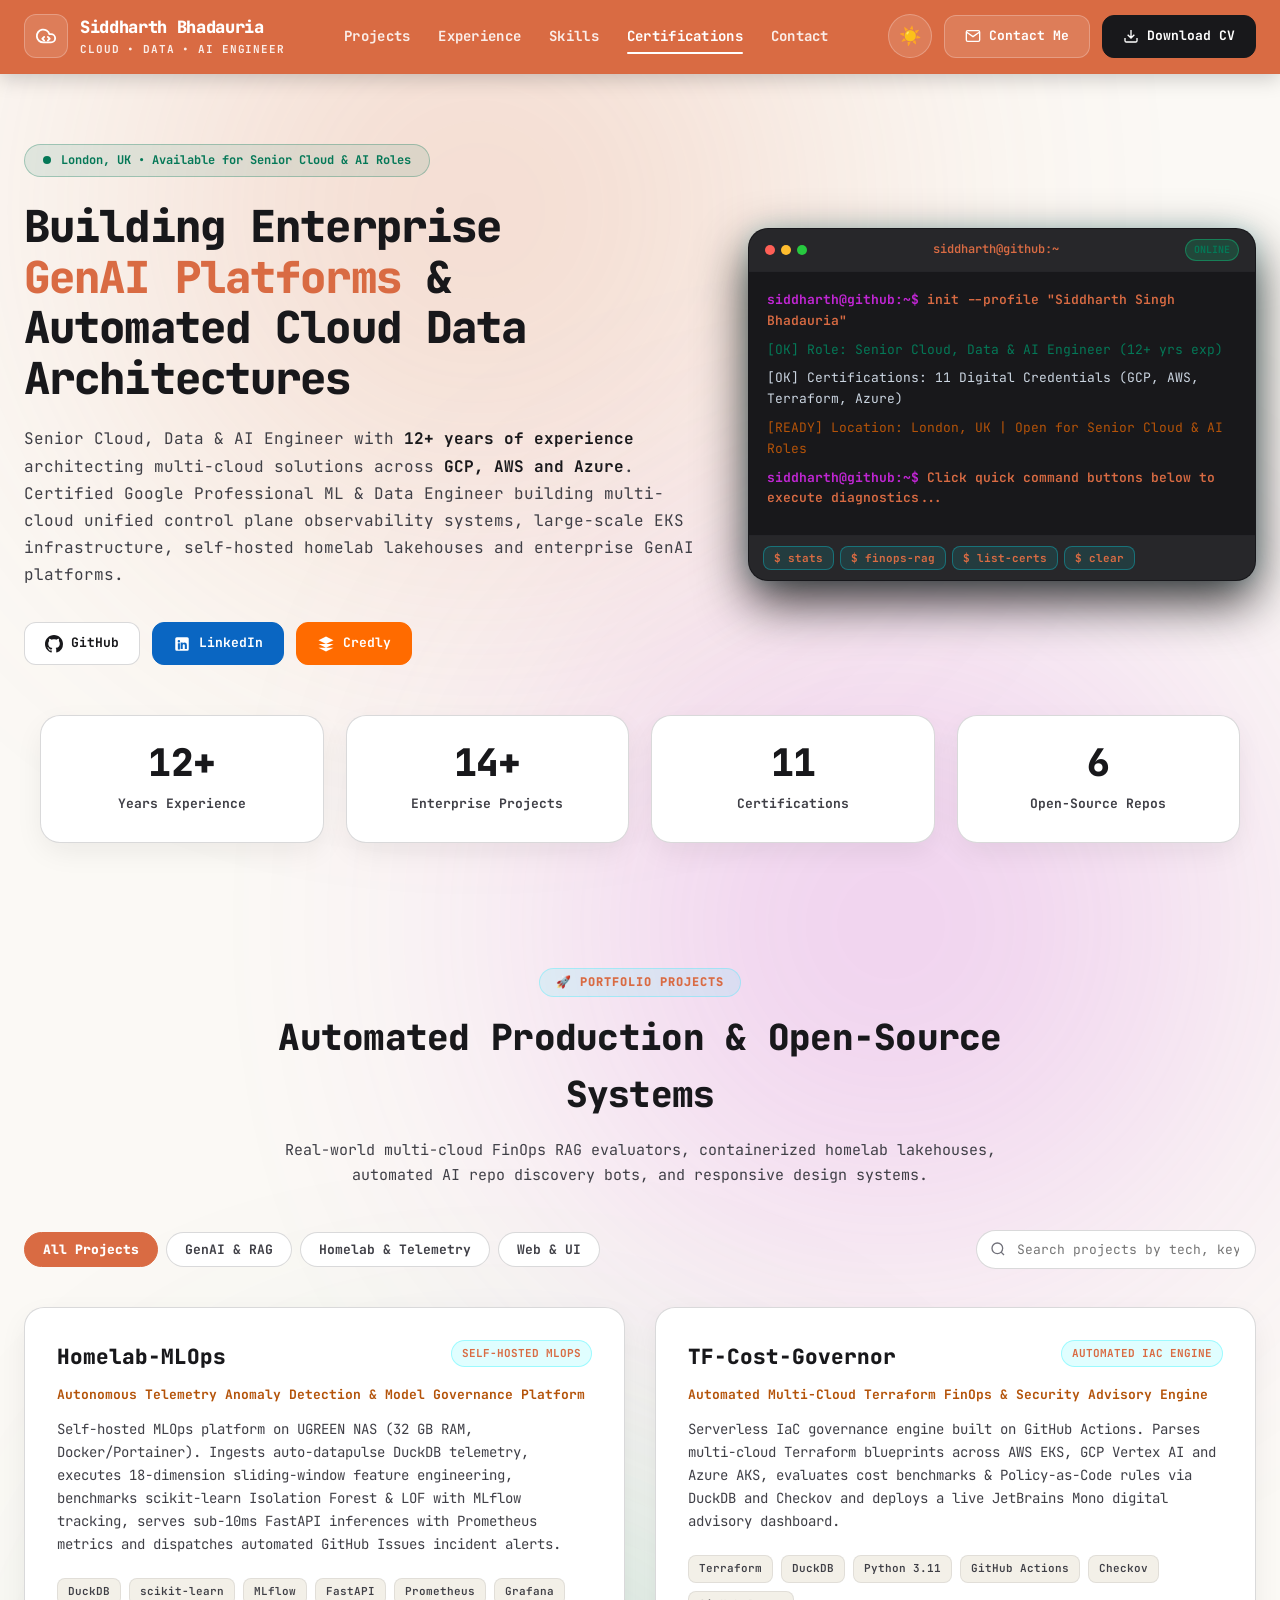
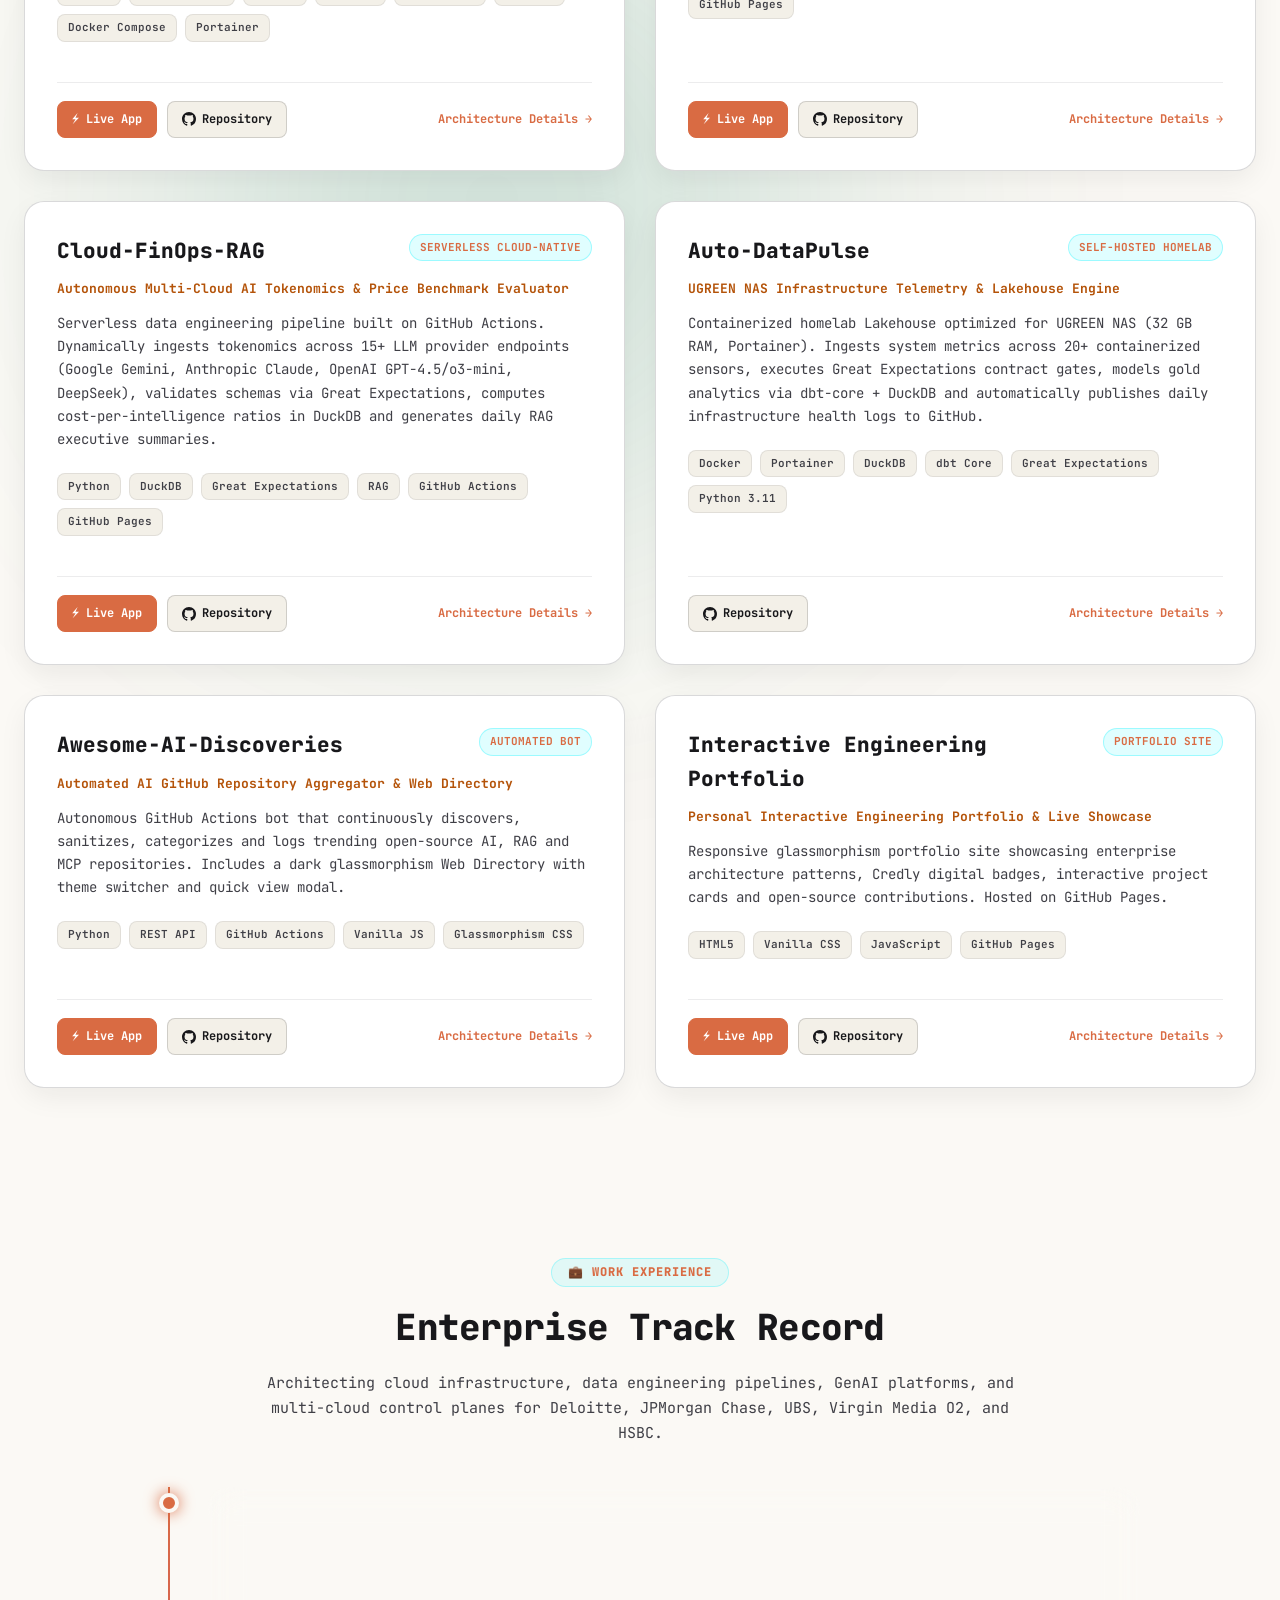
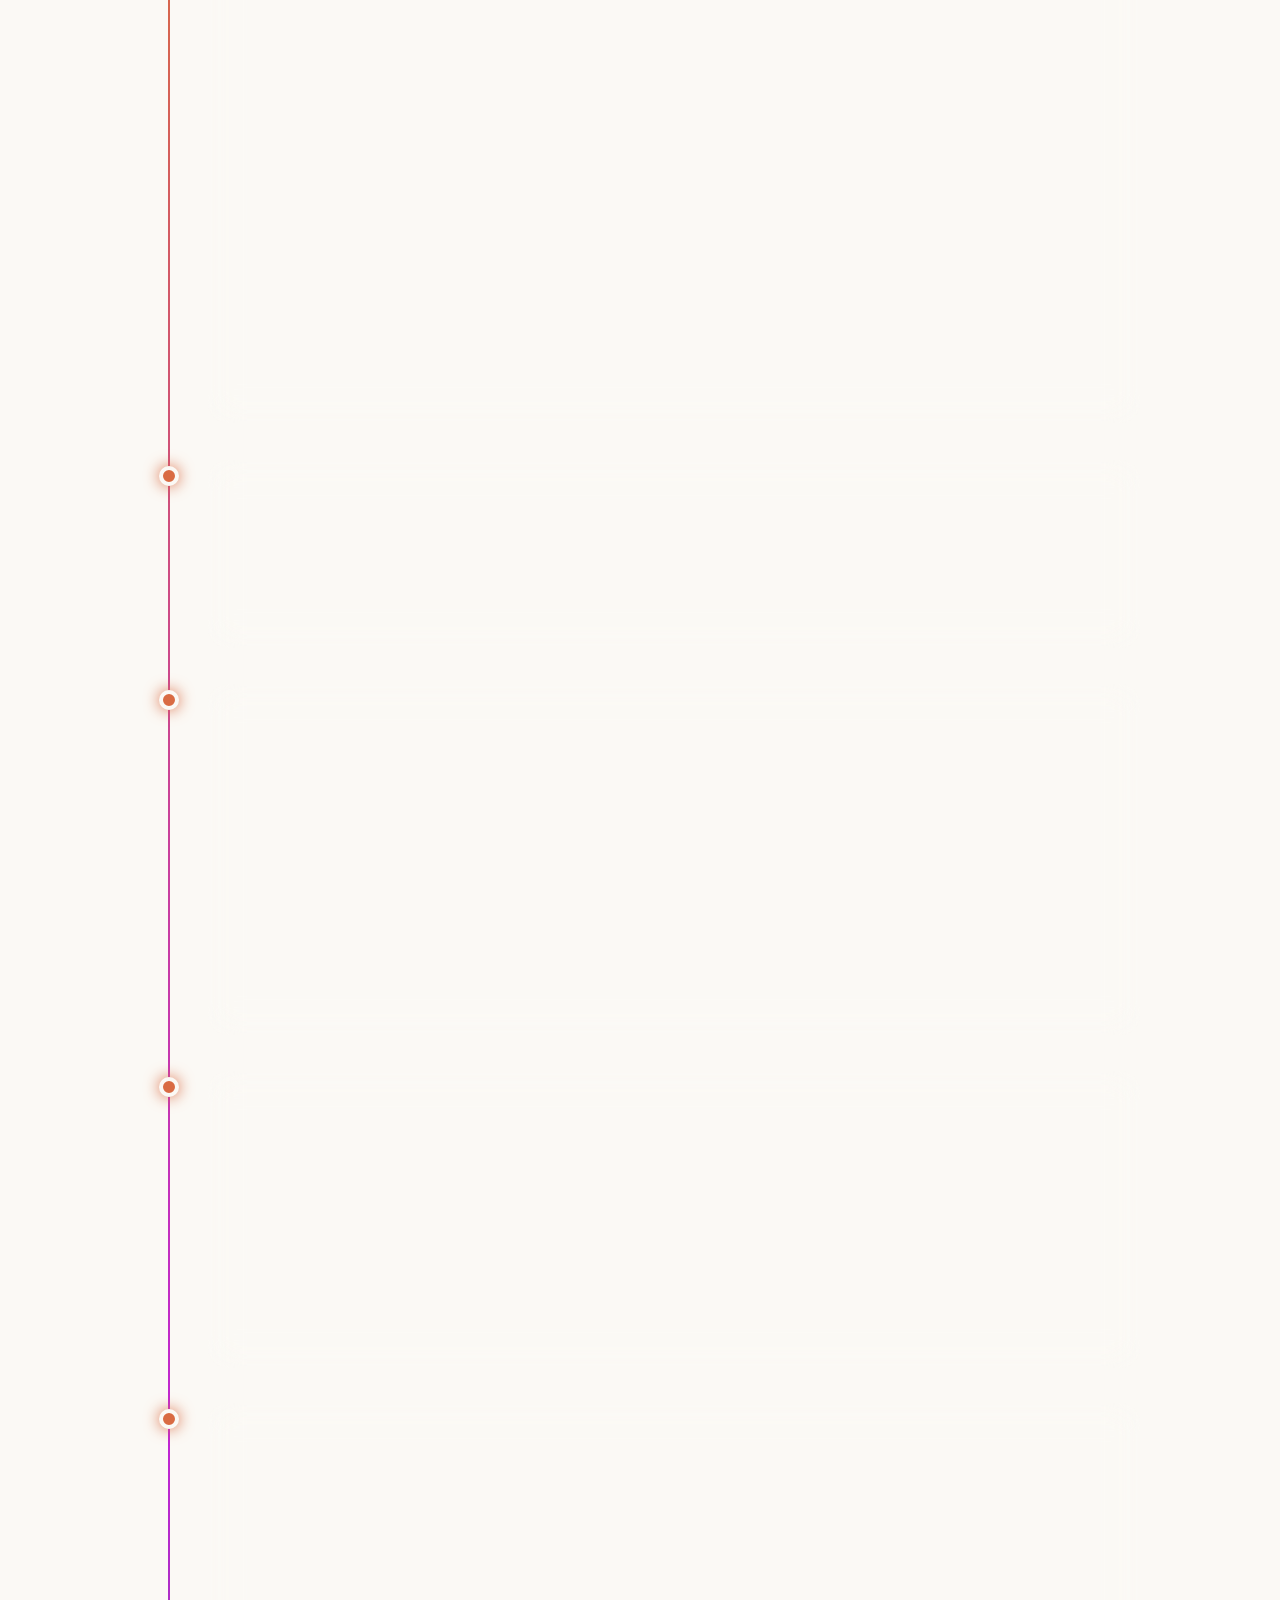
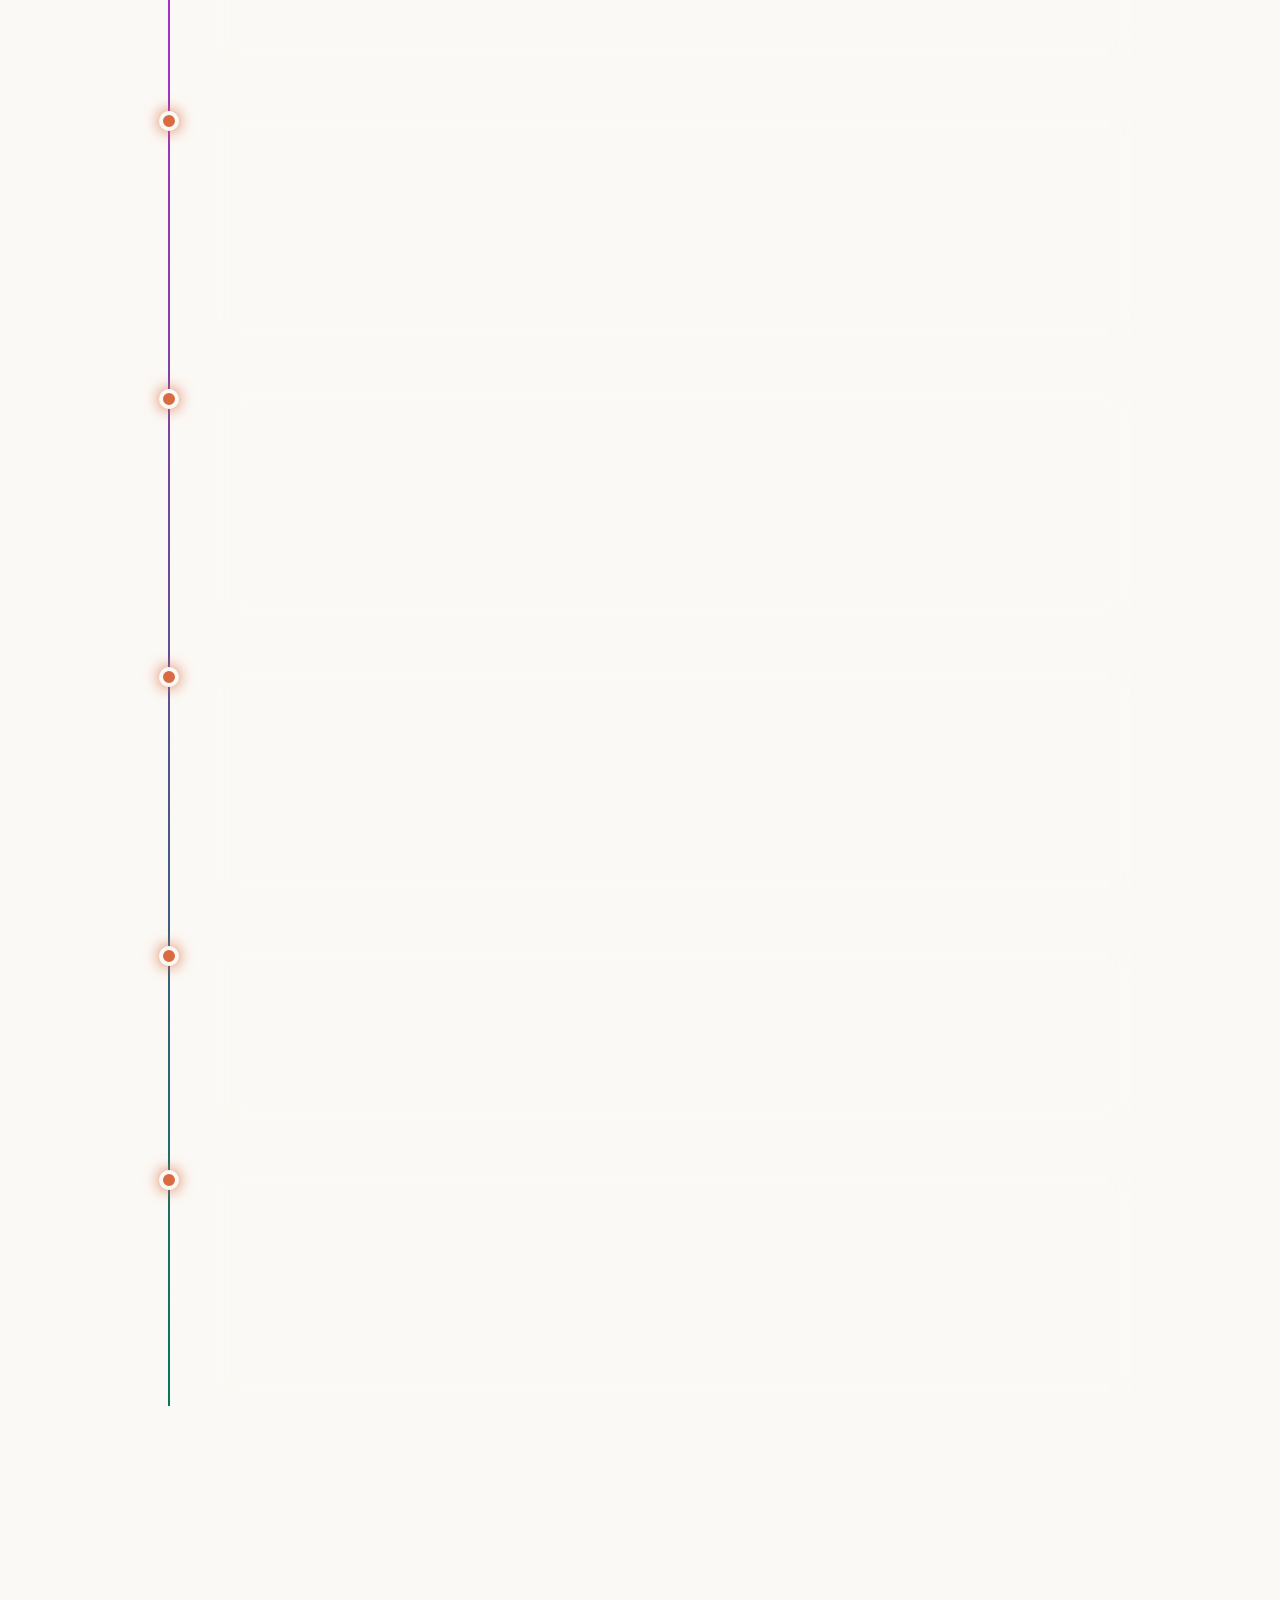
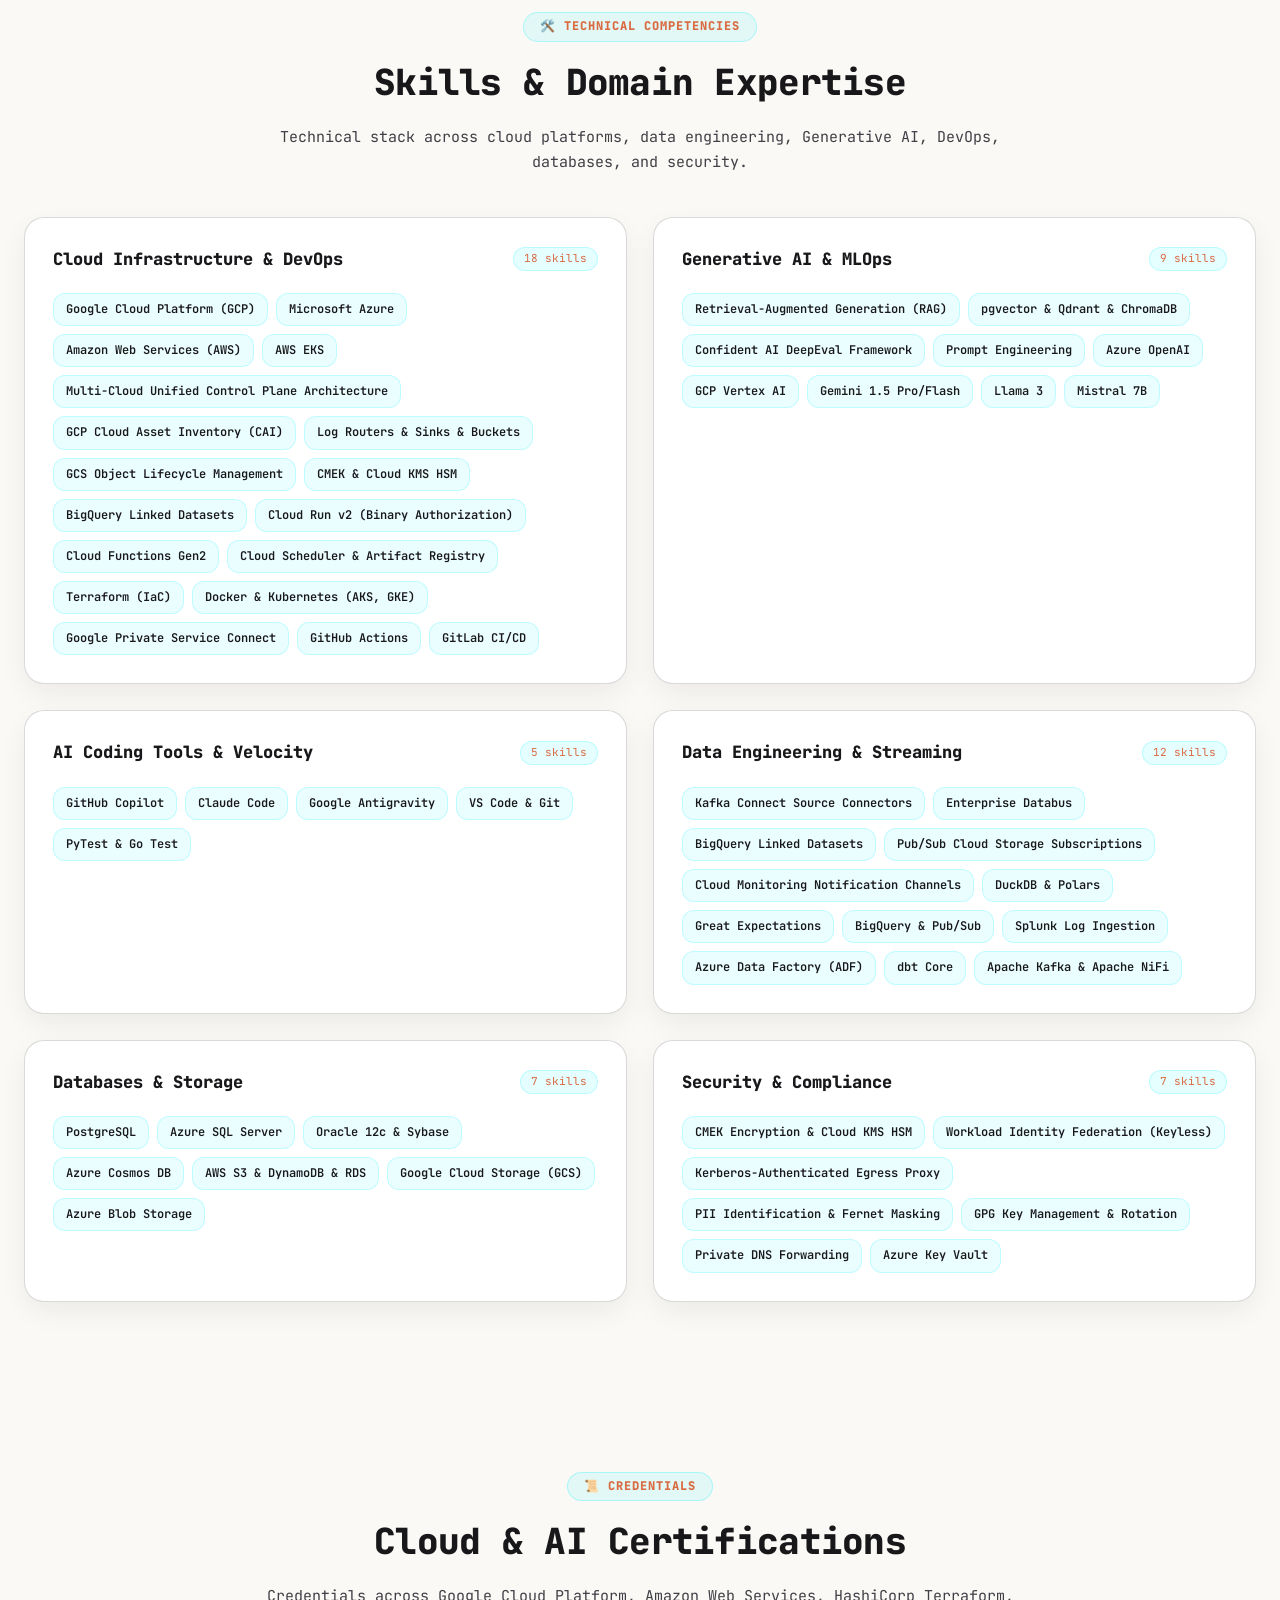
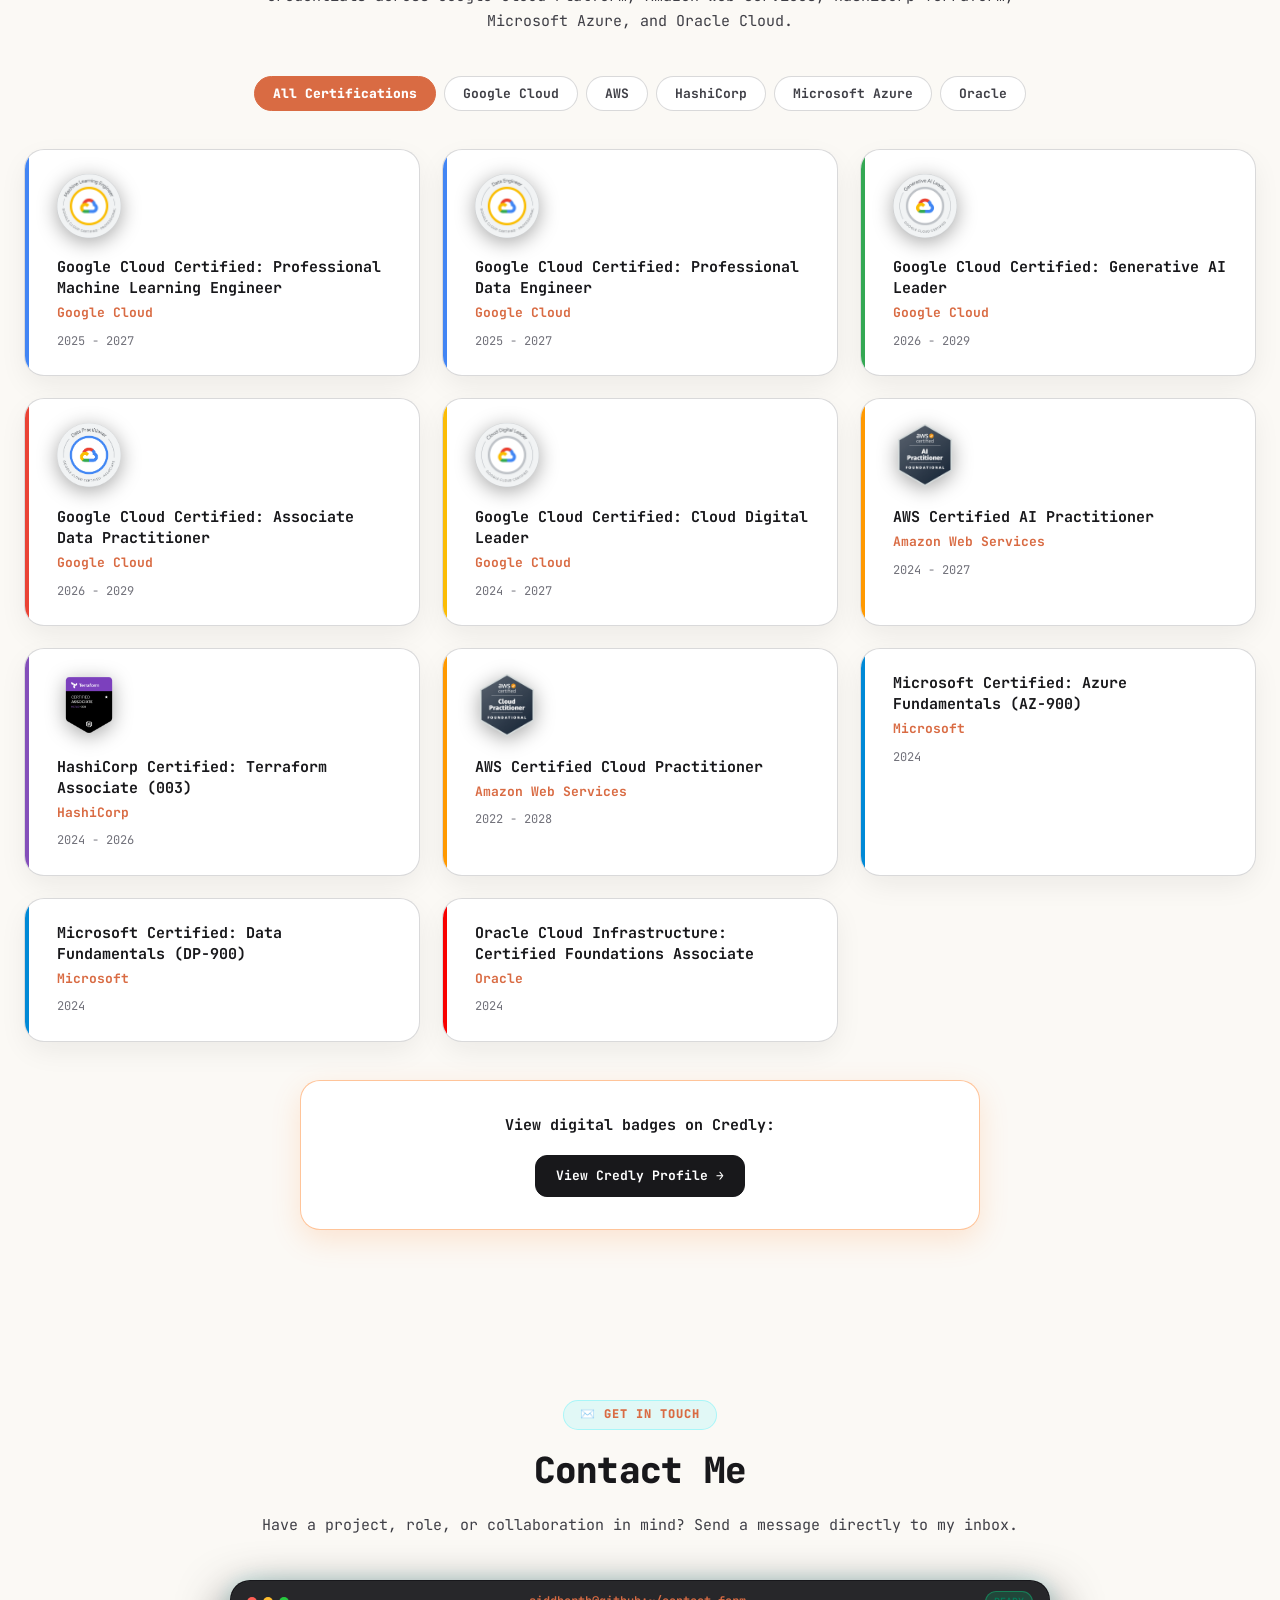
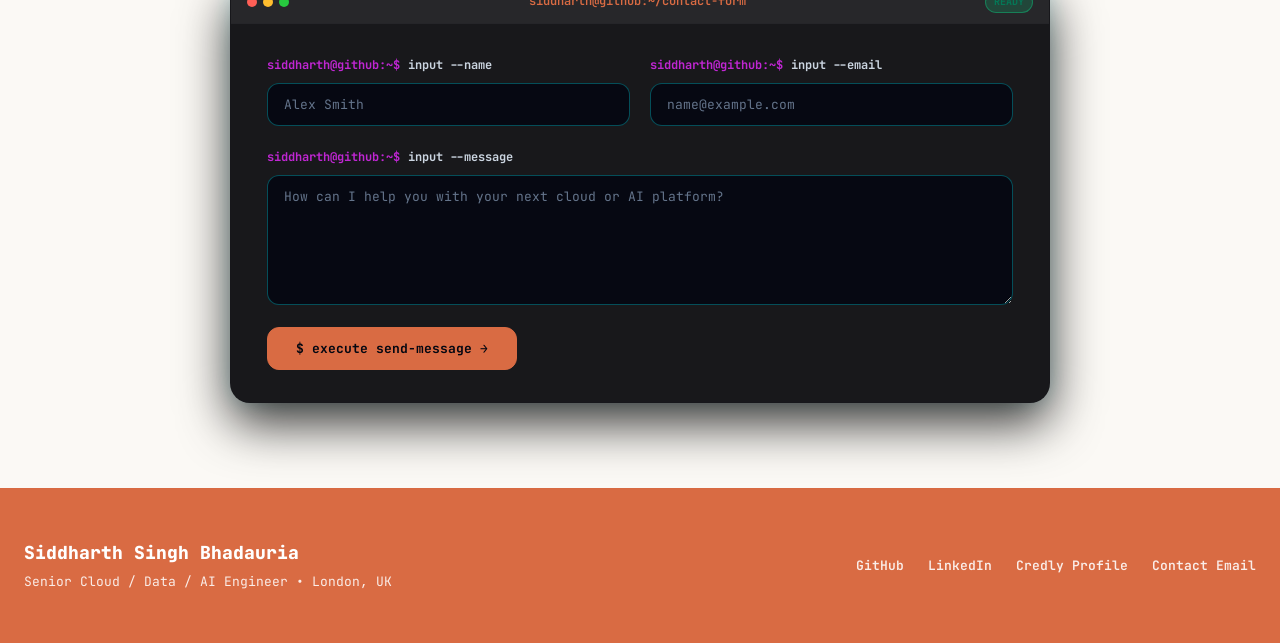
==== commit a38eb006: "fix(experience): update hardcoded 11.5+ to 12+ years in index.html, terminal widget, and readme" ====
--- a/index.html
+++ b/index.html
@@ -4,13 +4,13 @@
   <meta charset="UTF-8">
   <meta name="viewport" content="width=device-width, initial-scale=1.0">
   <title>Siddharth Singh Bhadauria | Senior Cloud, Data & AI Engineer</title>
-  <meta name="description" content="Portfolio of Siddharth Singh Bhadauria - Senior Cloud, Data & AI Engineer (11.5+ yrs exp) specializing in GCP, AWS, Azure, Multi-Cloud Control Planes, GenAI, DuckDB & Terraform.">
+  <meta name="description" content="Portfolio of Siddharth Singh Bhadauria - Senior Cloud, Data & AI Engineer (12+ yrs exp) specializing in GCP, AWS, Azure, Multi-Cloud Control Planes, GenAI, DuckDB & Terraform.">
   <meta name="author" content="Siddharth Singh Bhadauria">
   <meta name="keywords" content="Cloud Engineer, Data Engineer, GenAI, GCP, AWS, Azure, JPMorgan Chase, Deloitte, Terraform, EKS, RAG, DuckDB, London">
 
   <!-- Open Graph / Social Meta -->
   <meta property="og:title" content="Siddharth Singh Bhadauria | Senior Cloud, Data & AI Engineer">
-  <meta property="og:description" content="11.5+ years architecting enterprise multi-cloud platforms, Generative AI infrastructure, and automated data pipelines across GCP, AWS, and Azure.">
+  <meta property="og:description" content="12+ years architecting enterprise multi-cloud platforms, Generative AI infrastructure and automated data pipelines across GCP, AWS and Azure.">
   <meta property="og:type" content="website">
 
   <!-- Google Fonts: JetBrains Mono (Universal Digital Font) -->
@@ -84,7 +84,7 @@
         </h1>
 
         <p class="hero-subtitle">
-          Senior Cloud, Data & AI Engineer with <strong>11.5+ years of experience</strong> architecting multi-cloud solutions across <strong>GCP, AWS, and Azure</strong>. Certified Google Professional ML & Data Engineer building multi-cloud unified control plane observability systems, large-scale EKS infrastructure, self-hosted homelab lakehouses, and enterprise GenAI platforms.
+          Senior Cloud, Data & AI Engineer with <strong>12+ years of experience</strong> architecting multi-cloud solutions across <strong>GCP, AWS and Azure</strong>. Certified Google Professional ML & Data Engineer building multi-cloud unified control plane observability systems, large-scale EKS infrastructure, self-hosted homelab lakehouses and enterprise GenAI platforms.
         </p>
 
         <!-- Social Buttons -->
--- a/style.css
+++ b/style.css
@@ -123,9 +123,11 @@
   box-sizing: border-box;
 }
 
-html {
-  scroll-behavior: smooth;
-  font-size: 16px;
+html, body {
+  width: 100%;
+  max-width: 100vw;
+  overflow-x: hidden !important;
+  position: relative;
 }
 
 body {
@@ -134,9 +136,17 @@
   color: var(--text-main);
   line-height: 1.6;
   min-height: 100vh;
-  overflow-x: hidden;
   transition: background-color 0.3s ease, color 0.3s ease;
   -webkit-font-smoothing: antialiased;
+}
+
+img, svg, video, canvas, table, iframe, pre, code, input, select, textarea, button {
+  max-width: 100%;
+}
+
+p, h1, h2, h3, h4, h5, h6, span, a, li, td, th {
+  overflow-wrap: break-word;
+  word-break: break-word;
 }
 
 .container {
@@ -153,11 +163,18 @@
   pointer-events: none;
   z-index: 0;
   opacity: 0.22;
+  max-width: 100vw;
+  overflow: hidden;
 }
 
 .glow-indigo { top: -140px; left: 10%; width: 700px; height: 700px; background: var(--accent-cyan); }
 .glow-purple { top: 600px; right: 5%; width: 650px; height: 650px; background: var(--accent-pink); }
 .glow-cyan { top: 1500px; left: 15%; width: 600px; height: 600px; background: var(--accent-green); }
+
+@media (max-width: 768px) {
+  .glow-bg { display: none !important; }
+}
+
 
 /* --------------------------------------------------------------------------
    3. Navbar Header (Catchy Color Banners)
@@ -1154,7 +1171,28 @@
   background: var(--accent-cyan);
 }
 
-.cert-card-content { padding-left: 8px; }
+.cert-card-content {
+  padding-left: 8px;
+  display: flex;
+  flex-direction: column;
+  height: 100%;
+}
+
+.cert-badge-wrapper {
+  margin-bottom: 12px;
+}
+
+.cert-badge-img {
+  height: 64px;
+  width: 64px;
+  object-fit: contain;
+  filter: drop-shadow(0 4px 10px rgba(0, 0, 0, 0.35));
+  transition: var(--transition);
+}
+
+.cert-card:hover .cert-badge-img {
+  transform: scale(1.08);
+}
 
 .cert-title {
   font-family: var(--font-heading);
@@ -1544,25 +1582,125 @@
 }
 
 /* --------------------------------------------------------------------------
-   16. Responsive Breakpoints
+   16. Responsive Breakpoints & Mobile Protections
    -------------------------------------------------------------------------- */
 @media (max-width: 1024px) {
   .hero-grid-layout { grid-template-columns: 1fr; gap: 32px; }
-  .hero-title { font-size: 38px; }
+  .hero-title { font-size: clamp(28px, 5vw, 38px); }
   .stats-grid { grid-template-columns: repeat(2, 1fr); }
   .certs-grid { grid-template-columns: repeat(2, 1fr); }
 }
 
 @media (max-width: 768px) {
+  body { overflow-x: hidden; width: 100%; }
+  .container { padding: 0 16px; }
+
+  /* Navbar Mobile Layout */
+  .navbar .nav-content {
+    flex-direction: row;
+    justify-content: space-between;
+    align-items: center;
+    gap: 8px;
+  }
+
   .nav-links { display: none; }
-  .hero-title { font-size: 28px; }
-  .hero-subtitle { font-size: 15px; }
-  .projects-grid, .skills-grid, .certs-grid { grid-template-columns: 1fr; }
+
+  .brand { gap: 8px; }
+  .brand-icon { width: 36px; height: 36px; }
+  .brand-title { font-size: 14px; white-space: nowrap; }
+  .brand-tag { font-size: 9px; white-space: nowrap; }
+
+  .nav-actions { gap: 6px; flex-shrink: 0; }
+  .nav-actions .btn-secondary { display: none !important; } /* Hide Contact Me in header on mobile */
+  .btn-icon-theme { width: 36px; height: 36px; font-size: 14px; }
+  .status-badge { font-size: 10px; padding: 4px 10px; white-space: nowrap; }
+  .btn-primary { padding: 6px 12px; font-size: 11px; white-space: nowrap; }
+  .btn-github { padding: 8px 12px; font-size: 12px; }
+  .btn-github-text { display: none; }
+
+  /* Hero & Headings */
+  .hero-section { padding: 40px 16px 24px; }
+  .hero-title { font-size: clamp(24px, 6.5vw, 32px); line-height: 1.25; margin-bottom: 14px; word-break: break-word; }
+  .hero-subtitle { font-size: 14px; margin-bottom: 24px; }
+
+  .stats-grid { grid-template-columns: 1fr; gap: 12px; }
+  .stat-card { padding: 18px; }
+  .stat-number { font-size: 30px; }
+  .stat-label { font-size: 11px; }
+
+  /* Projects Mobile Layout Fix */
+  .projects-grid, .skills-grid, .certs-grid { grid-template-columns: 1fr; gap: 16px; }
+  .controls-bar { flex-direction: column; align-items: stretch; gap: 12px; }
+  .search-box { min-width: 100%; width: 100%; }
+
+  .project-links {
+    flex-direction: column;
+    align-items: flex-start;
+    gap: 12px;
+  }
+  .btn-group {
+    width: 100%;
+    justify-content: flex-start;
+    flex-wrap: wrap;
+    gap: 8px;
+  }
+  .details-prompt {
+    align-self: flex-end;
+    font-size: 11px;
+    white-space: nowrap;
+    margin-top: 4px;
+  }
+
+  .categories-filter {
+    overflow-x: auto;
+    -webkit-overflow-scrolling: touch;
+    padding-bottom: 6px;
+    flex-wrap: nowrap;
+  }
+
+  .cat-btn { flex-shrink: 0; white-space: nowrap; font-size: 11px; padding: 6px 12px; }
+
+  /* Timeline Mobile */
   .timeline::before { left: 16px; }
-  .timeline-item { padding-left: 44px; }
-  .timeline-dot { left: 7px; }
-  .controls-bar { flex-direction: column; align-items: stretch; }
-  .search-box { min-width: 100%; }
-  .terminal-form-body { padding: 20px; }
-  .form-row { grid-template-columns: 1fr; }
-}
+  .timeline-item { padding-left: 40px; margin-bottom: 24px; }
+  .timeline-dot { left: 7px; width: 18px; height: 18px; }
+
+  /* Terminal Contact Form */
+  .terminal-header { padding: 8px 12px; }
+  .terminal-title { font-size: 11px; max-width: 150px; overflow: hidden; text-overflow: ellipsis; white-space: nowrap; }
+  .terminal-form-body { padding: 16px; }
+  .form-row { grid-template-columns: 1fr; gap: 12px; }
+  .cli-input-wrapper { font-size: 12px; }
+
+  /* Modals & Floating Elements */
+  .modal-card { padding: 20px; max-width: 92vw; max-height: 85vh; overflow-y: auto; }
+  .modal-title { font-size: 20px; }
+  
+  .toast {
+    bottom: 16px;
+    right: 16px;
+    left: 16px;
+    font-size: 12px;
+    padding: 10px 16px;
+    text-align: center;
+  }
+
+  .back-to-top {
+    bottom: 16px;
+    left: 16px;
+    width: 38px;
+    height: 38px;
+    font-size: 14px;
+  }
+
+  .footer-content { flex-direction: column; text-align: center; gap: 16px; }
+  .footer-links { justify-content: center; flex-wrap: wrap; gap: 14px; }
+}
+
+@media (max-width: 480px) {
+  .brand-tag { display: none; }
+  .status-badge { font-size: 9px; padding: 3px 8px; }
+  .hero-badge { font-size: 10px; padding: 4px 12px; }
+}
+
+
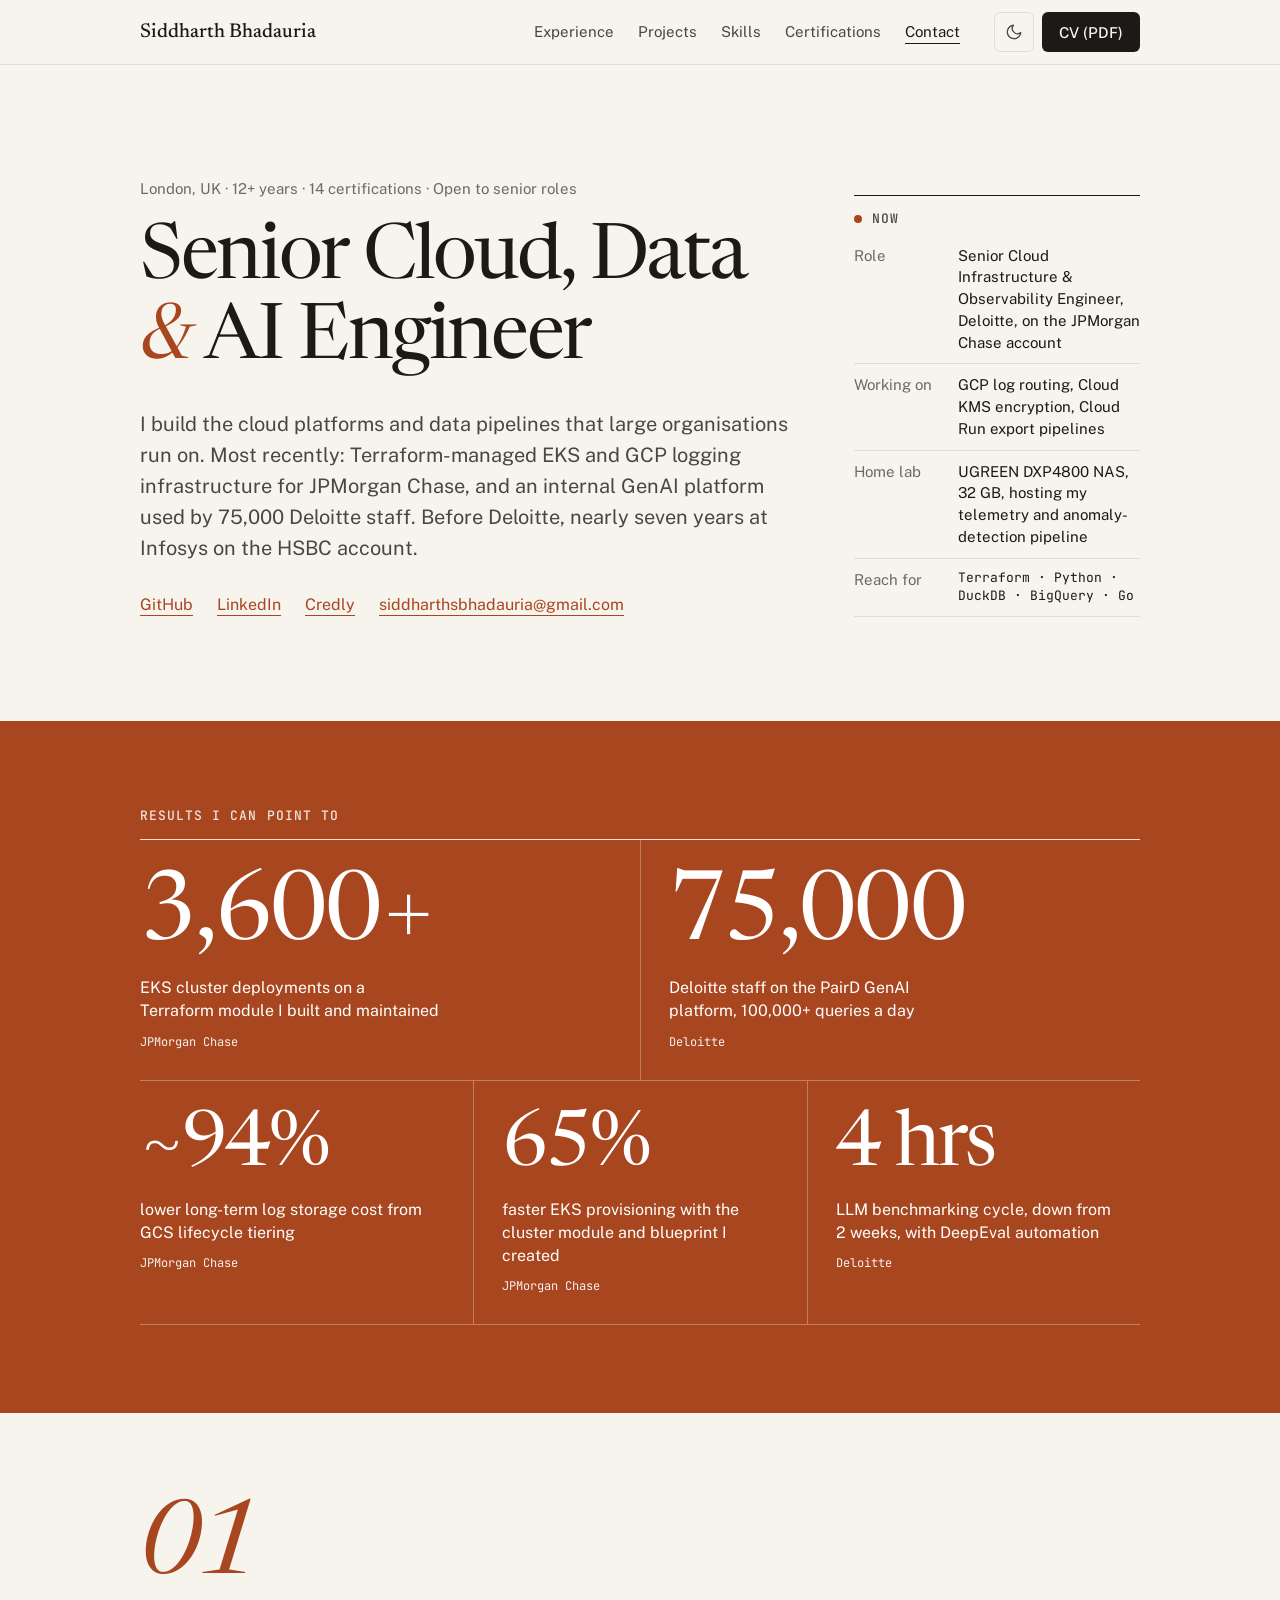
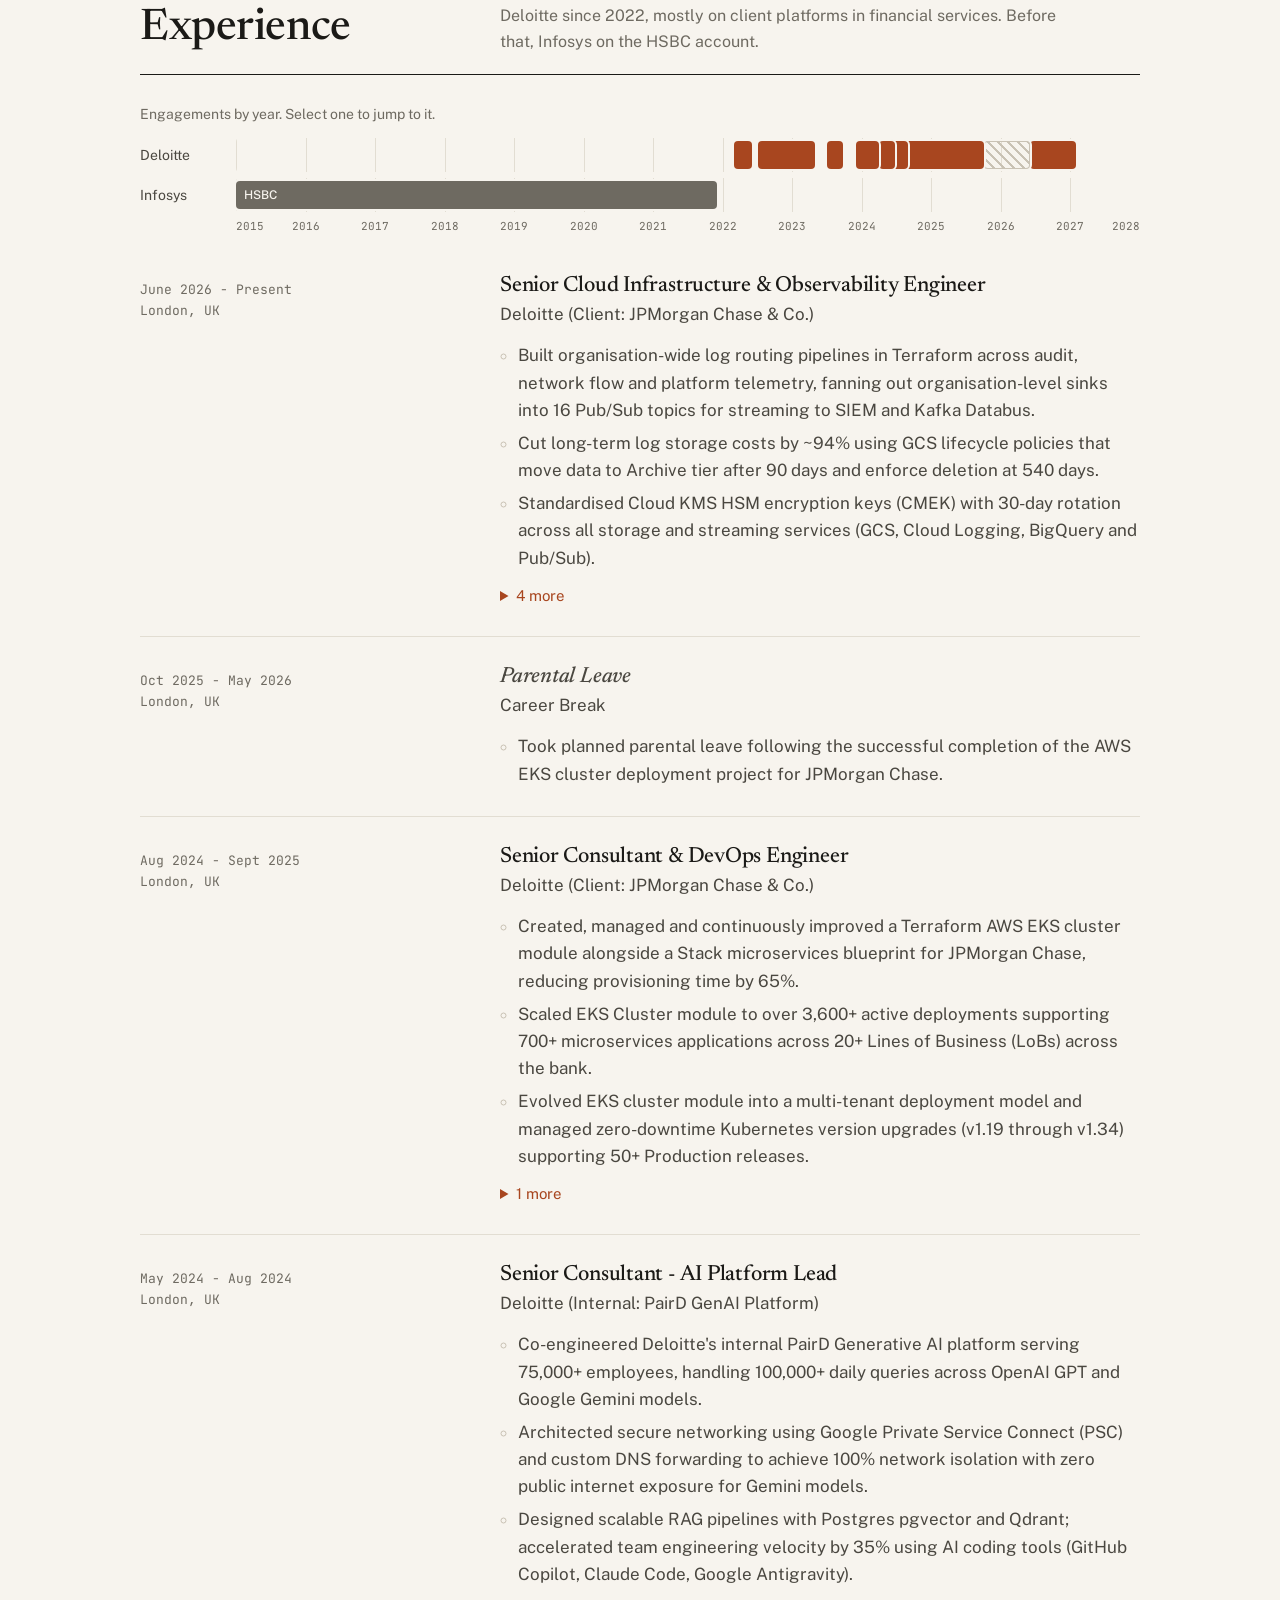
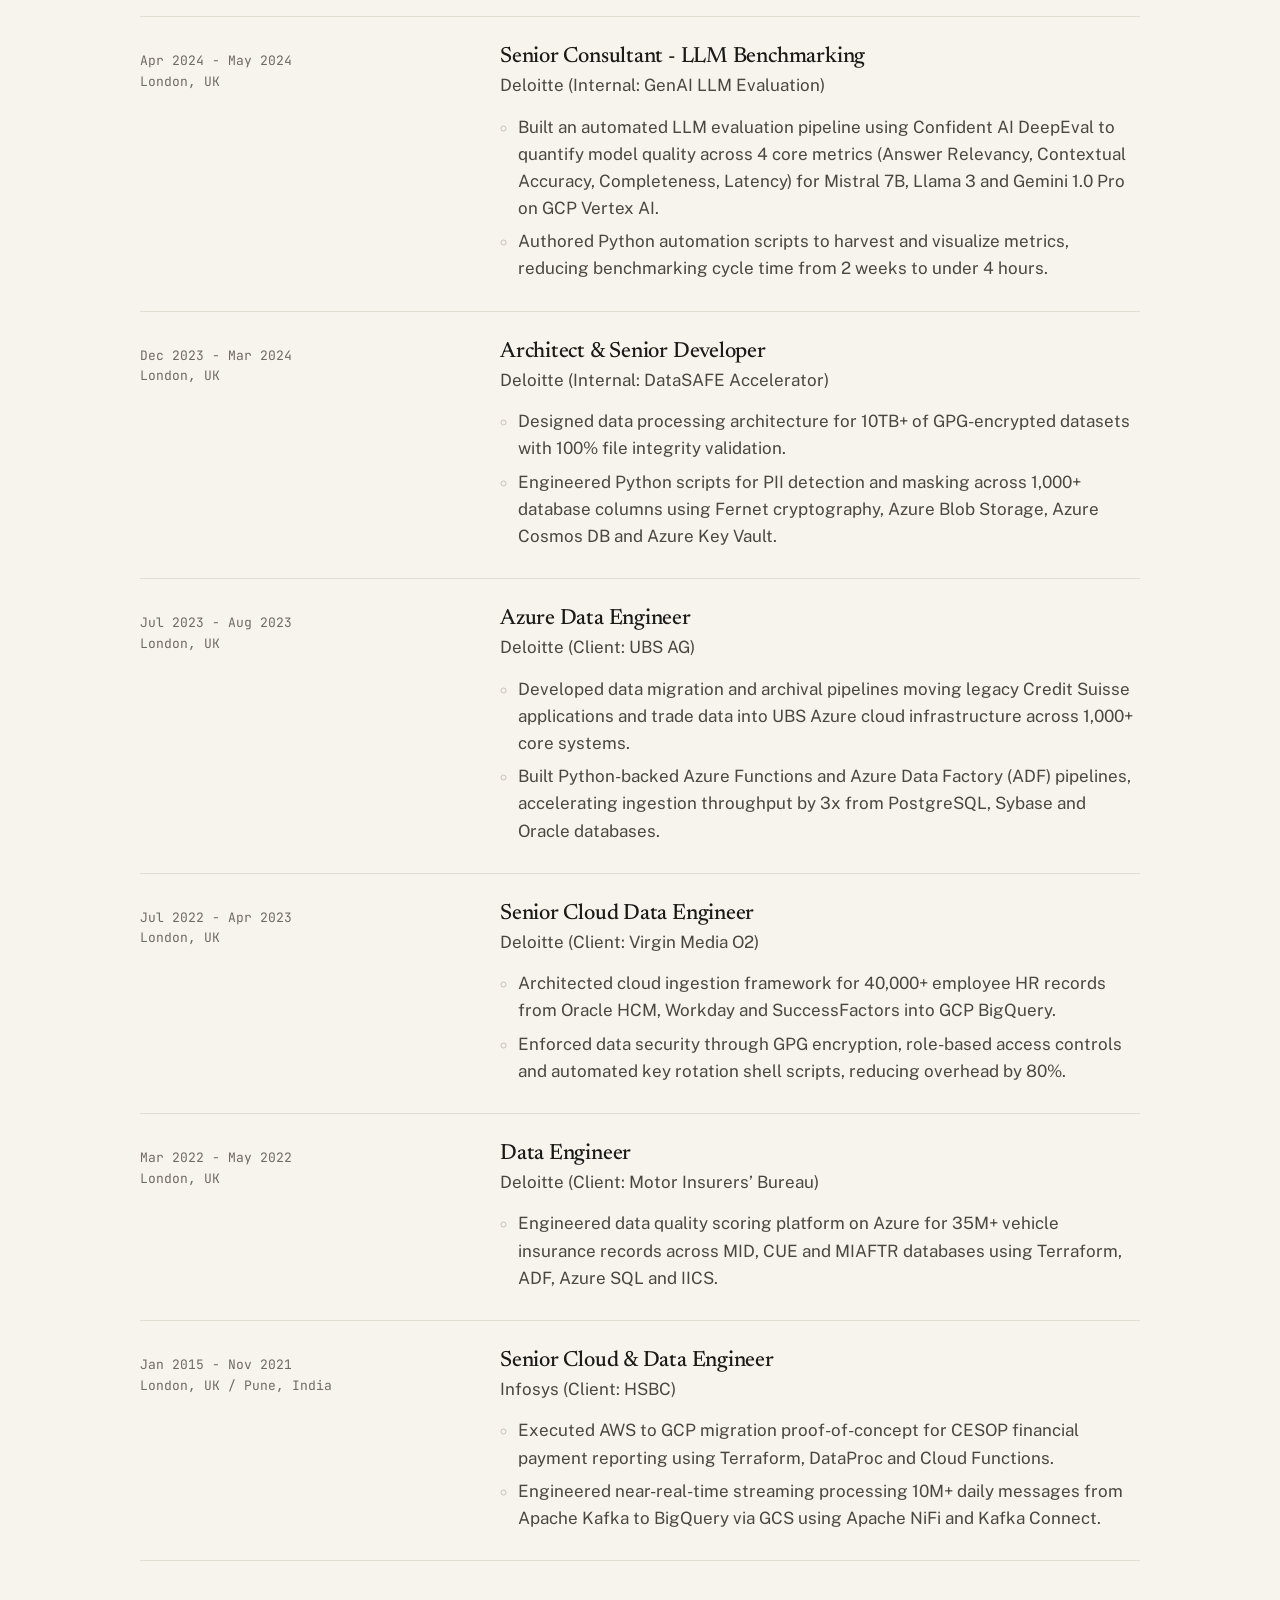
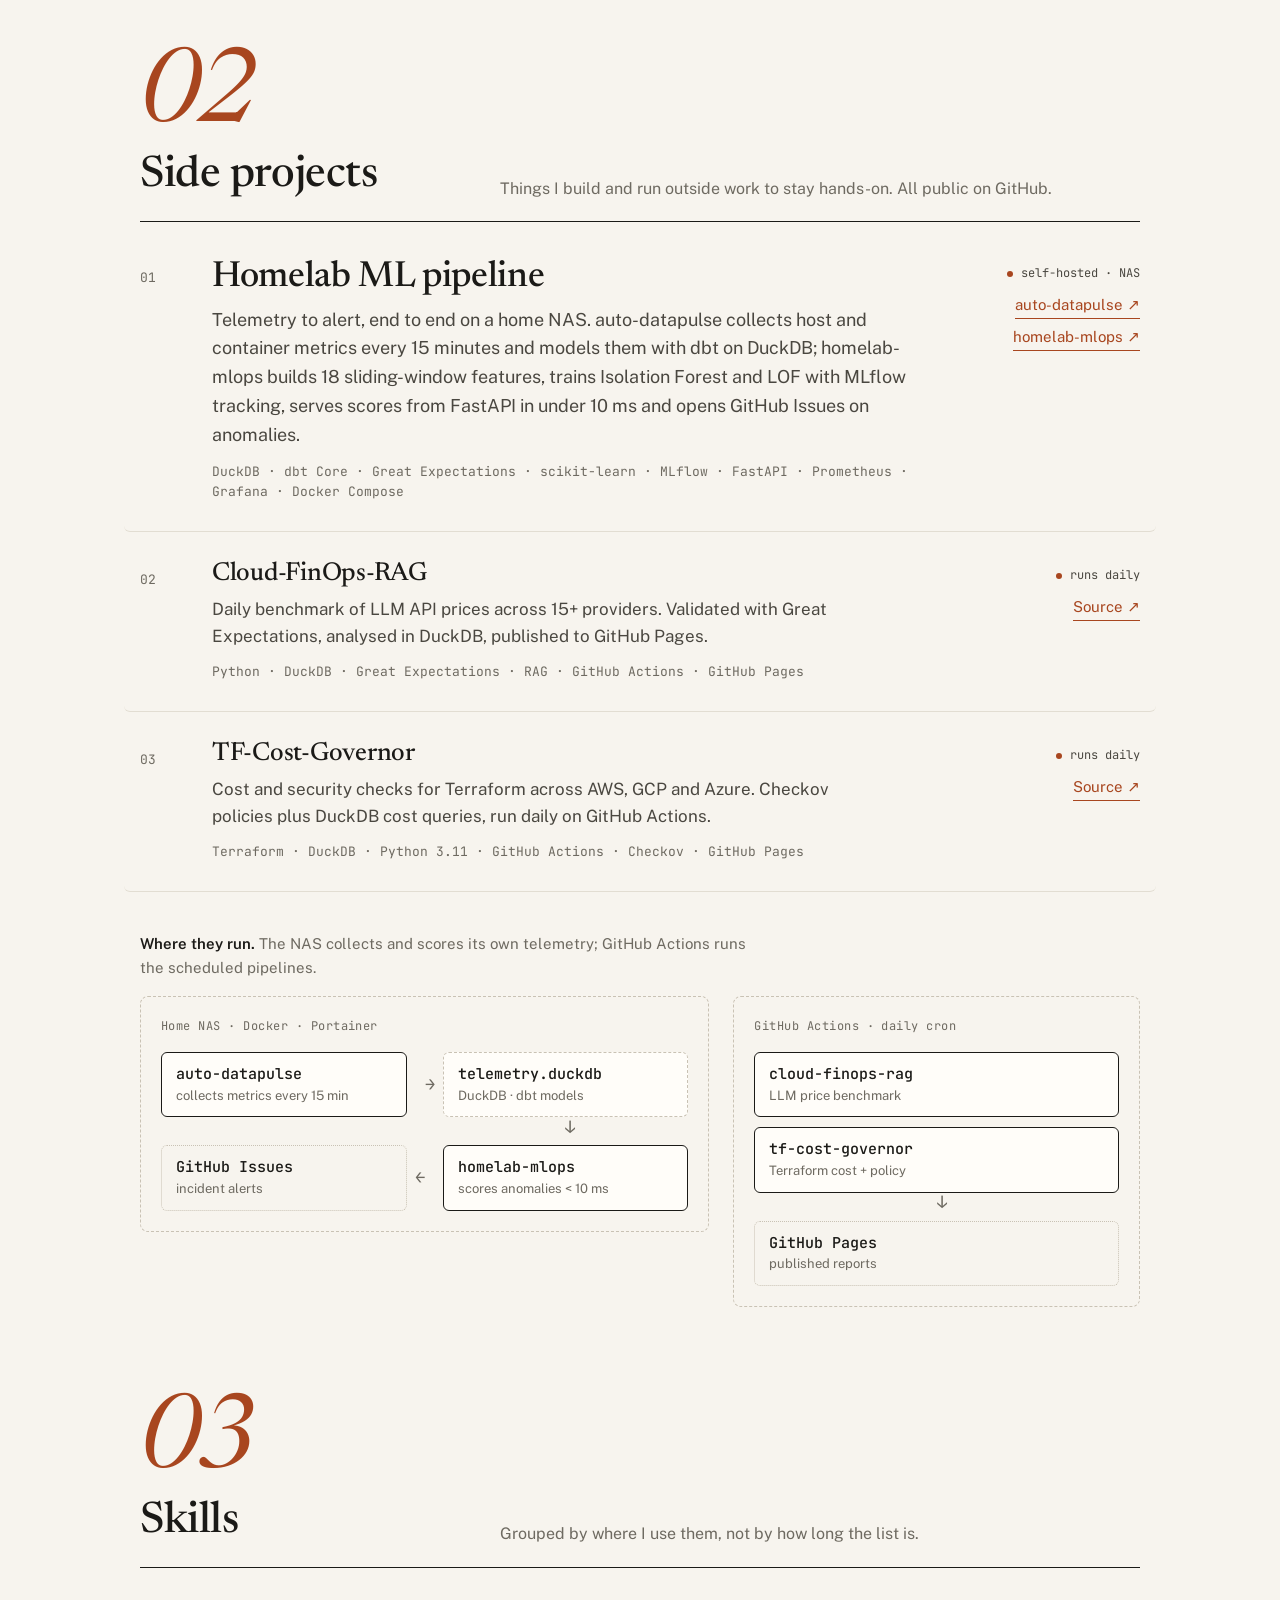
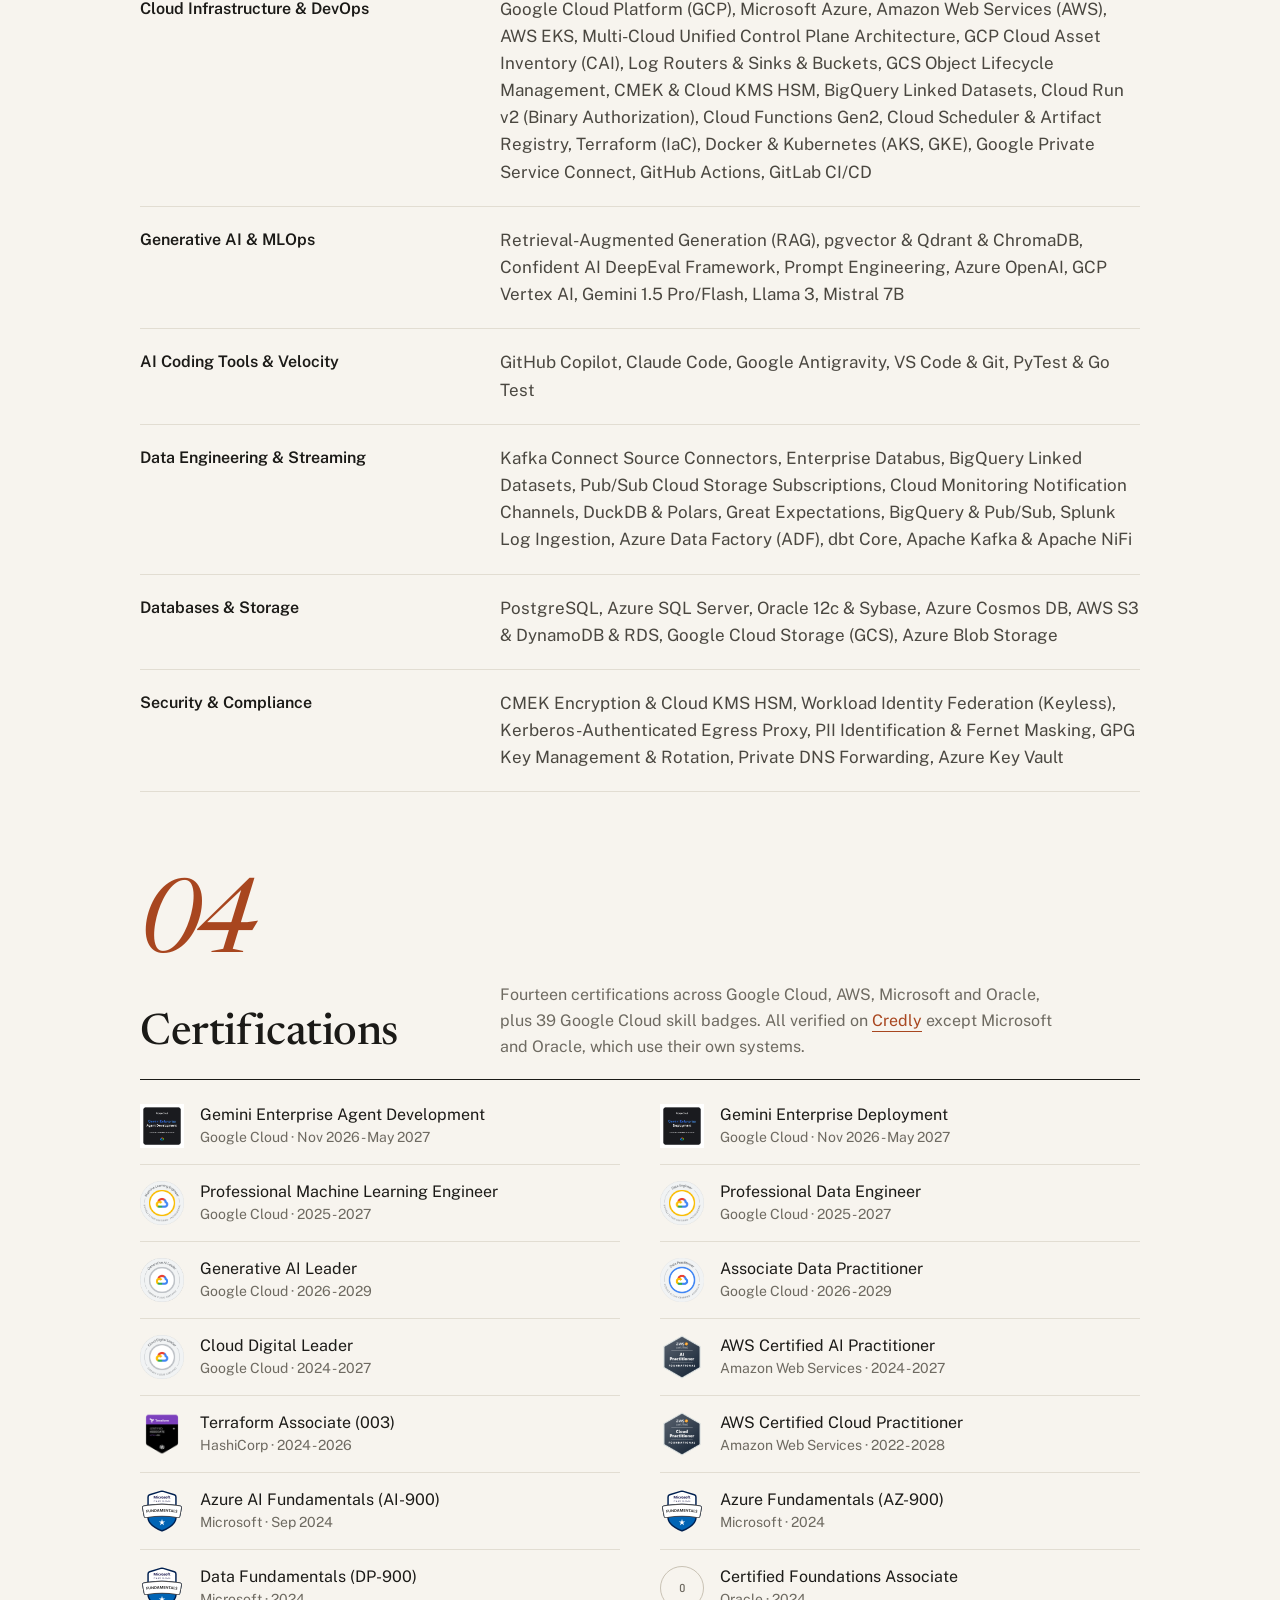
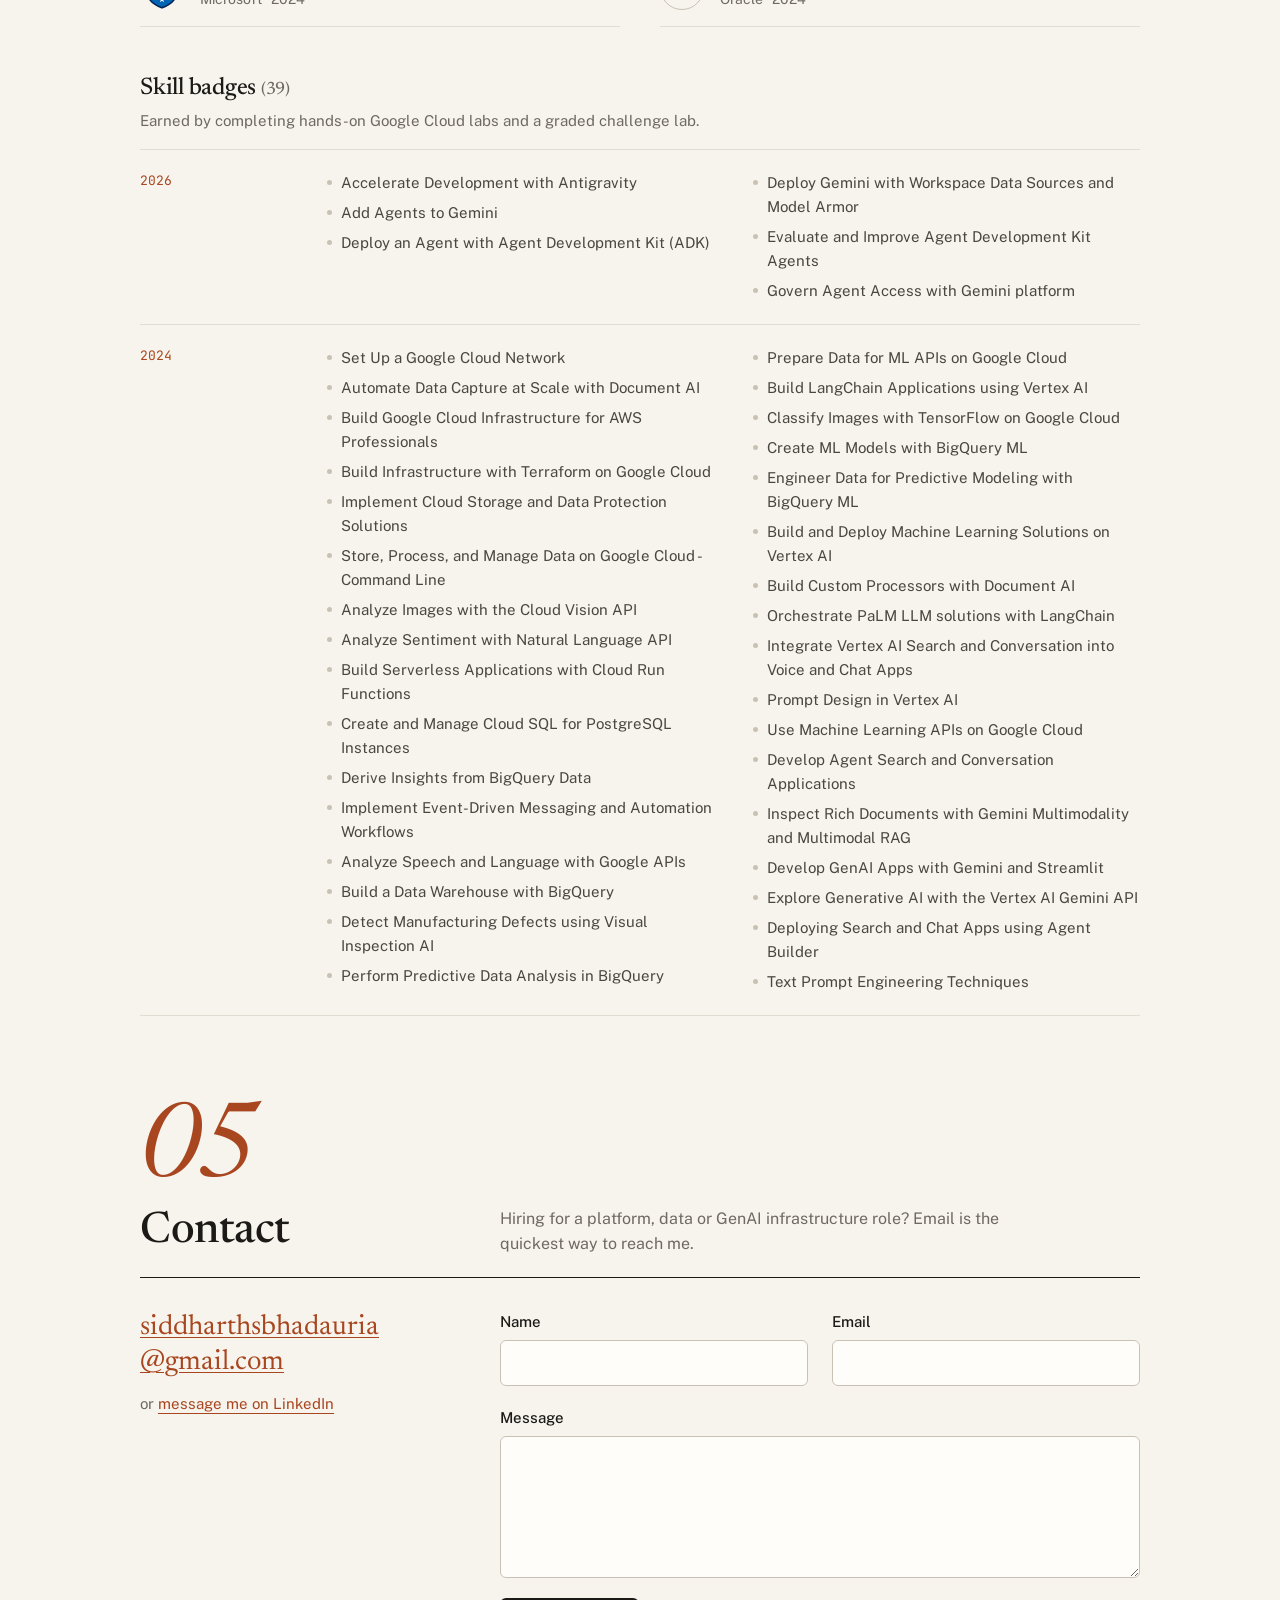
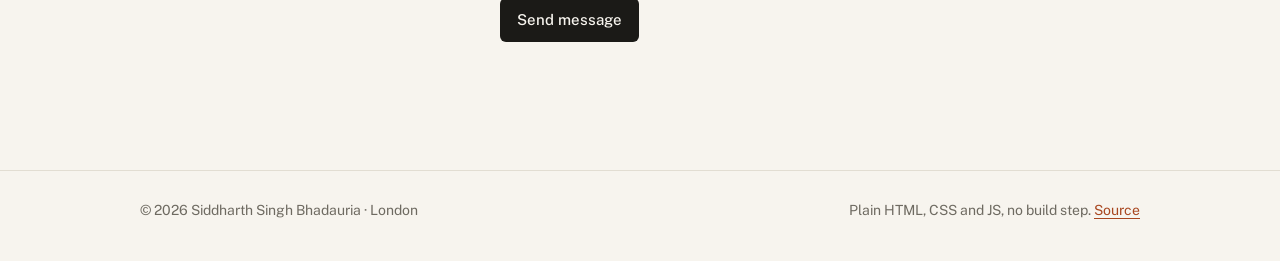
==== commit 20e670ef: "redesign: editorial design system, experience-first layout Replace the neon/glassmorphism look with " ====
--- a/index.html
+++ b/index.html
@@ -1,316 +1,221 @@
 <!DOCTYPE html>
-<html lang="en" data-theme="dark">
+<html lang="en">
 <head>
   <meta charset="UTF-8">
   <meta name="viewport" content="width=device-width, initial-scale=1.0">
-  <title>Siddharth Singh Bhadauria | Senior Cloud, Data & AI Engineer</title>
-  <meta name="description" content="Portfolio of Siddharth Singh Bhadauria - Senior Cloud, Data & AI Engineer (12+ yrs exp) specializing in GCP, AWS, Azure, Multi-Cloud Control Planes, GenAI, DuckDB & Terraform.">
+  <title>Siddharth Singh Bhadauria · Senior Cloud, Data & AI Engineer</title>
+  <meta name="description" content="Siddharth Singh Bhadauria, Senior Cloud, Data & AI Engineer in London. 12+ years building cloud platforms, data pipelines and GenAI infrastructure on GCP, AWS and Azure.">
   <meta name="author" content="Siddharth Singh Bhadauria">
-  <meta name="keywords" content="Cloud Engineer, Data Engineer, GenAI, GCP, AWS, Azure, JPMorgan Chase, Deloitte, Terraform, EKS, RAG, DuckDB, London">
-
-  <!-- Open Graph / Social Meta -->
-  <meta property="og:title" content="Siddharth Singh Bhadauria | Senior Cloud, Data & AI Engineer">
-  <meta property="og:description" content="12+ years architecting enterprise multi-cloud platforms, Generative AI infrastructure and automated data pipelines across GCP, AWS and Azure.">
+  <meta property="og:title" content="Siddharth Singh Bhadauria · Senior Cloud, Data & AI Engineer">
+  <meta property="og:description" content="12+ years building cloud platforms, data pipelines and GenAI infrastructure on GCP, AWS and Azure.">
   <meta property="og:type" content="website">
-
-  <!-- Google Fonts: JetBrains Mono (Universal Digital Font) -->
+  <meta name="color-scheme" content="light dark">
+
+  <script>
+    // Set theme before first paint to avoid a flash.
+    try {
+      const t = localStorage.getItem('theme');
+      if (t === 'light' || t === 'dark') document.documentElement.dataset.theme = t;
+    } catch (e) {}
+    if (!matchMedia('(prefers-reduced-motion: reduce)').matches) document.documentElement.classList.add('motion');
+  </script>
+
   <link rel="preconnect" href="https://fonts.googleapis.com">
   <link rel="preconnect" href="https://fonts.gstatic.com" crossorigin>
-  <link href="https://fonts.googleapis.com/css2?family=JetBrains+Mono:ital,wght@0,400..800;1,400..800&display=swap" rel="stylesheet">
-
-  <link rel="stylesheet" href="style.css?v=9.0.0">
-
-  <!-- Dynamic SVG Favicon -->
-  <link rel="icon" href="data:image/svg+xml,<svg xmlns=%22http://www.w3.org/2000/svg%22 viewBox=%220 0 100 100%22><text y=%22.9em%22 font-size=%2290%22>☁️</text></svg>">
+  <link href="https://fonts.googleapis.com/css2?family=Newsreader:ital,opsz,wght@0,6..72,400..600;1,6..72,400..500&family=Public+Sans:wght@400;500;600&family=JetBrains+Mono:wght@400;500&display=swap" rel="stylesheet">
+  <link rel="stylesheet" href="style.css?v=10.4.0">
+  <link rel="icon" href="data:image/svg+xml,<svg xmlns=%22http://www.w3.org/2000/svg%22 viewBox=%220 0 32 32%22><rect width=%2232%22 height=%2232%22 rx=%226%22 fill=%22%23a8461f%22/><text x=%2216%22 y=%2223%22 font-family=%22Georgia,serif%22 font-size=%2220%22 fill=%22%23fff%22 text-anchor=%22middle%22>S</text></svg>">
 </head>
 <body>
-  <!-- Ambient background glow mesh -->
-  <div class="glow-bg glow-indigo"></div>
-  <div class="glow-bg glow-purple"></div>
-  <div class="glow-bg glow-cyan"></div>
-
-  <!-- Navbar -->
-  <header class="navbar">
-    <div class="container nav-content">
-      <a href="#" class="brand" title="Siddharth Singh Bhadauria">
-        <div class="brand-icon">
-          <svg viewBox="0 0 24 24" width="22" height="22" fill="none" stroke="currentColor" stroke-width="2" stroke-linecap="round" stroke-linejoin="round"><path d="M17.5 19H9a7 7 0 1 1 6.71-9h1.79a4.5 4.5 0 1 1 0 9Z"/><polyline points="10 13 8 15 10 17"/><polyline points="14 13 16 15 14 17"/></svg>
-        </div>
-        <div class="brand-text">
-          <span class="brand-title">Siddharth Bhadauria</span>
-          <span class="brand-tag">Cloud &bull; Data &bull; AI Engineer</span>
-        </div>
-      </a>
-
-      <nav class="nav-links">
+  <a class="skip-link" href="#main">Skip to content</a>
+
+  <header class="site-header">
+    <div class="wrap header-inner">
+      <a href="#top" class="wordmark">Siddharth Bhadauria</a>
+      <nav class="site-nav" aria-label="Sections">
+        <a href="#experience">Experience</a>
         <a href="#projects">Projects</a>
-        <a href="#experience">Experience</a>
         <a href="#skills">Skills</a>
         <a href="#certifications">Certifications</a>
         <a href="#contact">Contact</a>
       </nav>
-
-      <div class="nav-actions">
-        <button id="themeToggle" class="btn-icon-theme" title="Toggle Theme" aria-label="Toggle Theme">
-          <span class="theme-icon-dark">🌙</span>
-          <span class="theme-icon-light">☀️</span>
+      <div class="header-actions">
+        <button id="themeToggle" class="icon-btn" type="button" aria-label="Switch colour theme">
+          <svg class="icon-sun" viewBox="0 0 24 24" width="18" height="18" fill="none" stroke="currentColor" stroke-width="1.75" stroke-linecap="round" aria-hidden="true"><circle cx="12" cy="12" r="4"/><path d="M12 2v2M12 20v2M4.9 4.9l1.4 1.4M17.7 17.7l1.4 1.4M2 12h2M20 12h2M4.9 19.1l1.4-1.4M17.7 6.3l1.4-1.4"/></svg>
+          <svg class="icon-moon" viewBox="0 0 24 24" width="18" height="18" fill="none" stroke="currentColor" stroke-width="1.75" stroke-linecap="round" stroke-linejoin="round" aria-hidden="true"><path d="M21 12.8A9 9 0 1 1 11.2 3a7 7 0 0 0 9.8 9.8Z"/></svg>
         </button>
-
-        <a href="#contact" class="btn btn-secondary">
-          <svg viewBox="0 0 24 24" width="16" height="16" fill="none" stroke="currentColor" stroke-width="2"><path d="M4 4h16c1.1 0 2 .9 2 2v12c0 1.1-.9 2-2 2H4c-1.1 0-2-.9-2-2V6c0-1.1.9-2 2-2z"/><polyline points="22,6 12,13 2,6"/></svg>
-          Contact Me
-        </a>
-
-        <a href="assets/Siddharth_Singh_Bhadauria_Resume.pdf" class="btn btn-primary" download target="_blank">
-          <svg viewBox="0 0 24 24" width="16" height="16" fill="none" stroke="currentColor" stroke-width="2"><path d="M21 15v4a2 2 0 0 1-2 2H5a2 2 0 0 1-2-2v-4M7 10l5 5 5-5M12 15V3"/></svg>
-          Download CV
-        </a>
+        <a href="assets/Siddharth_Singh_Bhadauria_Resume.pdf" class="btn btn-solid" download>CV (PDF)</a>
       </div>
     </div>
   </header>
 
-  <!-- Hero Section -->
-  <section class="hero container">
-    <div class="hero-grid-layout">
-      <!-- Main Text Content -->
-      <div class="hero-text-content">
-        <div class="hero-badge">
-          <span class="pulse-dot"><span class="dot"></span></span> London, UK &bull; Available for Senior Cloud & AI Roles
+  <main id="main">
+    <section id="top" class="hero wrap">
+      <div class="hero-grid">
+        <div class="hero-copy">
+          <p class="eyebrow">London, UK · 12+ years · 14 certifications · Open to senior roles</p>
+          <h1 class="hero-title">Senior Cloud, Data <em>&amp;</em> AI&nbsp;Engineer</h1>
+          <p class="lede">
+            I build the cloud platforms and data pipelines that large organisations run on.
+            Most recently: Terraform-managed EKS and GCP logging infrastructure for
+            JPMorgan Chase, and an internal GenAI platform used by 75,000 Deloitte staff.
+            Before Deloitte, nearly seven years at Infosys on the HSBC account.
+          </p>
+          <ul class="hero-links">
+            <li><a href="https://github.com/siddharthsbhadauria" rel="noopener">GitHub</a></li>
+            <li><a href="https://linkedin.com/in/siddharthsbhadauria" rel="noopener">LinkedIn</a></li>
+            <li><a href="https://www.credly.com/users/siddharthsbhadauria/badges/credly" rel="noopener">Credly</a></li>
+            <li><a href="mailto:siddharthsbhadauria@gmail.com">siddharthsbhadauria@gmail.com</a></li>
+          </ul>
         </div>
 
-        <h1 class="hero-title">
-          Building Enterprise <span class="gradient-text">GenAI Platforms</span> &<br>
-          Automated Cloud Data Architectures
-        </h1>
-
-        <p class="hero-subtitle">
-          Senior Cloud, Data & AI Engineer with <strong>12+ years of experience</strong> architecting multi-cloud solutions across <strong>GCP, AWS and Azure</strong>. Certified Google Professional ML & Data Engineer building multi-cloud unified control plane observability systems, large-scale EKS infrastructure, self-hosted homelab lakehouses and enterprise GenAI platforms.
-        </p>
-
-        <!-- Social Buttons -->
-        <div class="hero-cta">
-          <a href="https://github.com/siddharthsbhadauria" target="_blank" rel="noopener" class="btn btn-github">
-            <svg viewBox="0 0 24 24" width="18" height="18" fill="currentColor"><path d="M12 0C5.37 0 0 5.37 0 12c0 5.31 3.435 9.795 8.205 11.385.6.105.825-.255.825-.57 0-.285-.015-1.23-.015-2.235-3.015.555-3.795-.735-4.035-1.41-.135-.345-.72-1.41-1.23-1.695-.42-.225-1.02-.78-.015-.795.945-.015 1.62.87 1.845 1.23 1.08 1.815 2.805 1.305 3.495.99.105-.78.42-1.305.765-1.605-2.67-.3-5.46-1.335-5.46-5.925 0-1.305.465-2.385 1.23-3.225-.12-.3-.54-1.53.12-3.18 0 0 1.005-.315 3.3 1.23.96-.27 1.98-.405 3-.405s2.04.135 3 .405c2.295-1.56 3.3-1.23 3.3-1.23.66 1.65.24 2.88.12 3.18.765.84 1.23 1.905 1.23 3.225 0 4.605-2.805 5.625-5.475 5.925.435.375.81 1.095.81 2.22 0 1.605-.015 2.895-.015 3.3 0 .315.225.69.825.57A12.02 12.02 0 0024 12c0-6.63-5.37-12-12-12z"/></svg>
-            GitHub
-          </a>
-
-          <a href="https://linkedin.com/in/siddharthsbhadauria" target="_blank" rel="noopener" class="btn btn-linkedin">
-            <svg viewBox="0 0 24 24" width="18" height="18" fill="currentColor"><path d="M19 3a2 2 0 0 1 2 2v14a2 2 0 0 1-2 2H5a2 2 0 0 1-2-2V5a2 2 0 0 1 2-2h14m-.5 15.5v-5.3a3.26 3.26 0 0 0-3.26-3.26c-.85 0-1.84.52-2.28 1.3v-1.11h-2.79v8.37h2.79v-4.93c0-.77.62-1.4 1.39-1.4a1.4 1.4 0 0 1 1.4 1.4v4.93h2.75M6.46 10.9v8.37H9.25V10.9H6.46M7.86 6.74a1.64 1.64 0 1 0 0 3.28 1.64 1.64 0 0 0 0-3.28z"/></svg>
-            LinkedIn
-          </a>
-
-          <a href="https://www.credly.com/users/siddharthsbhadauria/badges/credly" target="_blank" rel="noopener" class="btn btn-credly">
-            <svg viewBox="0 0 24 24" width="18" height="18" fill="currentColor"><path d="M12 2L2 7l10 5 10-5-10-5zM2 17l10 5 10-5M2 12l10 5 10-5"/></svg>
-            Credly
-          </a>
+        <aside class="now" aria-labelledby="now-h">
+          <h2 id="now-h" class="now-title"><span class="now-dot" aria-hidden="true"></span>Now</h2>
+          <dl class="now-list">
+            <div><dt>Role</dt><dd>Senior Cloud Infrastructure &amp; Observability Engineer, Deloitte, on the JPMorgan Chase account</dd></div>
+            <div><dt>Working on</dt><dd>GCP log routing, Cloud KMS encryption, Cloud Run export pipelines</dd></div>
+            <div><dt>Home lab</dt><dd>UGREEN DXP4800 NAS, 32 GB, hosting my telemetry and anomaly-detection pipeline</dd></div>
+            <div><dt>Reach for</dt><dd class="mono">Terraform · Python · DuckDB · BigQuery · Go</dd></div>
+          </dl>
+        </aside>
+      </div>
+
+    </section>
+
+    <section class="outcomes" aria-labelledby="out-h">
+      <div class="wrap">
+        <h2 id="out-h" class="outcomes-title">Results I can point to</h2>
+        <dl class="outcomes-grid" id="outcomes"></dl>
+      </div>
+    </section>
+
+    <section id="experience" class="section wrap" aria-labelledby="exp-h">
+      <header class="section-head reveal">
+        <p class="section-num">01</p>
+        <h2 id="exp-h">Experience</h2>
+        <p class="section-note">Deloitte since 2022, mostly on client platforms in financial services. Before that, Infosys on the HSBC account.</p>
+      </header>
+
+      <figure class="career reveal" aria-labelledby="career-cap">
+        <figcaption id="career-cap" class="career-cap">Engagements by year. Select one to jump to it.</figcaption>
+        <div class="career-chart" id="careerChart"></div>
+      </figure>
+
+      <ol class="roles" id="roles"></ol>
+    </section>
+
+    <section id="projects" class="section wrap" aria-labelledby="proj-h">
+      <header class="section-head reveal">
+        <p class="section-num">02</p>
+        <h2 id="proj-h">Side projects</h2>
+        <p class="section-note">Things I build and run outside work to stay hands-on. All public on GitHub.</p>
+      </header>
+      <ol class="projects" id="projects-list"></ol>
+
+      <figure class="sysmap-figure reveal" aria-labelledby="sys-cap">
+        <figcaption id="sys-cap" class="sysmap-cap"><strong>Where they run.</strong> The NAS collects and scores its own telemetry; GitHub Actions runs the scheduled pipelines.</figcaption>
+        <div class="sysmap">
+          <div class="zone">
+            <p class="zone-label">Home NAS · Docker · Portainer</p>
+            <ol class="flow">
+              <li><button type="button" class="node" data-id="homelab-ml">auto-datapulse<small>collects metrics every 15 min</small></button></li>
+              <li><span class="node node-store">telemetry.duckdb<small>DuckDB · dbt models</small></span></li>
+              <li><button type="button" class="node" data-id="homelab-ml">homelab-mlops<small>scores anomalies &lt; 10 ms</small></button></li>
+              <li><span class="node node-out">GitHub Issues<small>incident alerts</small></span></li>
+            </ol>
+          </div>
+          <div class="zone">
+            <p class="zone-label">GitHub Actions · daily cron</p>
+            <div class="fan">
+              <ul class="fan-in">
+                <li><button type="button" class="node" data-id="cloud-finops-rag">cloud-finops-rag<small>LLM price benchmark</small></button></li>
+                <li><button type="button" class="node" data-id="tf-cost-governor">tf-cost-governor<small>Terraform cost + policy</small></button></li>
+              </ul>
+              <span class="node node-out">GitHub Pages<small>published reports</small></span>
+            </div>
+          </div>
         </div>
-      </div>
-
-      <!-- Terminal Window Widget -->
-      <div class="cyber-terminal">
-        <div class="terminal-header">
-          <div class="terminal-dots">
-            <span class="dot dot-red"></span>
-            <span class="dot dot-yellow"></span>
-            <span class="dot dot-green"></span>
-          </div>
-          <span class="terminal-title">siddharth@github:~</span>
-          <span class="terminal-badge">ONLINE</span>
+      </figure>
+    </section>
+
+    <section id="skills" class="section wrap" aria-labelledby="skills-h">
+      <header class="section-head reveal">
+        <p class="section-num">03</p>
+        <h2 id="skills-h">Skills</h2>
+        <p class="section-note">Grouped by where I use them, not by how long the list is.</p>
+      </header>
+      <dl class="skills" id="skillList"></dl>
+    </section>
+
+    <section id="certifications" class="section wrap" aria-labelledby="certs-h">
+      <header class="section-head reveal">
+        <p class="section-num">04</p>
+        <h2 id="certs-h">Certifications</h2>
+        <p class="section-note">Fourteen certifications across Google Cloud, AWS, Microsoft and Oracle, plus 39 Google Cloud skill badges. All verified on <a href="https://www.credly.com/users/siddharthsbhadauria/badges" rel="noopener">Credly</a> except Microsoft and Oracle, which use their own systems.</p>
+      </header>
+      <ul class="certs" id="certList"></ul>
+
+      <div class="badges reveal">
+        <h3 class="badges-title">Skill badges <span id="badgeCount"></span></h3>
+        <p class="badges-note">Earned by completing hands-on Google Cloud labs and a graded challenge lab.</p>
+        <div id="badgeGroups"></div>
+      </div>
+    </section>
+
+    <section id="contact" class="section wrap" aria-labelledby="contact-h">
+      <header class="section-head reveal">
+        <p class="section-num">05</p>
+        <h2 id="contact-h">Contact</h2>
+        <p class="section-note">Hiring for a platform, data or GenAI infrastructure role? Email is the quickest way to reach me.</p>
+      </header>
+
+      <div class="contact-grid">
+        <div class="contact-direct">
+          <p class="contact-big"><a href="mailto:siddharthsbhadauria@gmail.com">siddharthsbhadauria<wbr>@gmail.com</a></p>
+          <p class="contact-alt">or <a href="https://linkedin.com/in/siddharthsbhadauria" rel="noopener">message me on LinkedIn</a></p>
         </div>
-        <div class="terminal-body" id="terminalBody">
-          <!-- Dynamically streamed terminal output -->
-        </div>
-        <div class="terminal-quick-actions">
-          <button class="term-btn" onclick="executeTermCommand('stats')">$ stats</button>
-          <button class="term-btn" onclick="executeTermCommand('finops')">$ finops-rag</button>
-          <button class="term-btn" onclick="executeTermCommand('certs')">$ list-certs</button>
-          <button class="term-btn" onclick="executeTermCommand('clear')">$ clear</button>
-        </div>
-      </div>
-    </div>
-
-    <!-- Impact Stats Grid -->
-    <div class="stats-grid" id="statsGrid">
-      <!-- Injected dynamically via JS -->
-    </div>
-  </section>
-
-  <!-- Featured Projects Section -->
-  <section id="projects" class="section container">
-    <div class="section-header">
-      <span class="section-badge">🚀 Portfolio Projects</span>
-      <h2 class="section-title">Automated Production & Open-Source Systems</h2>
-      <p class="section-subtitle">Real-world multi-cloud FinOps RAG evaluators, containerized homelab lakehouses, automated AI repo discovery bots, and responsive design systems.</p>
-    </div>
-
-    <!-- Filter & Search Controls -->
-    <div class="controls-bar">
-      <div class="filter-pills" id="projectFilters">
-        <button class="filter-btn active" data-filter="all">All Projects</button>
-        <button class="filter-btn" data-filter="genai">GenAI & RAG</button>
-        <button class="filter-btn" data-filter="homelab">Homelab & Telemetry</button>
-        <button class="filter-btn" data-filter="web">Web & UI</button>
-      </div>
-
-      <div class="search-box">
-        <svg class="search-icon" viewBox="0 0 24 24" width="16" height="16" fill="none" stroke="currentColor" stroke-width="2"><circle cx="11" cy="11" r="8"/><line x1="21" y1="21" x2="16.65" y2="16.65"/></svg>
-        <input type="text" id="projectSearch" class="search-input" placeholder="Search projects by tech, keyword...">
-      </div>
-    </div>
-
-    <div class="projects-grid" id="projectsGrid">
-      <!-- Injected dynamically via JS -->
-    </div>
-  </section>
-
-  <!-- Work Experience Section -->
-  <section id="experience" class="section container">
-    <div class="section-header">
-      <span class="section-badge">💼 Work Experience</span>
-      <h2 class="section-title">Enterprise Track Record</h2>
-      <p class="section-subtitle">Architecting cloud infrastructure, data engineering pipelines, GenAI platforms, and multi-cloud control planes for Deloitte, JPMorgan Chase, UBS, Virgin Media O2, and HSBC.</p>
-    </div>
-
-    <div class="timeline" id="experienceTimeline">
-      <!-- Injected dynamically via JS -->
-    </div>
-  </section>
-
-  <!-- Skills Matrix Section -->
-  <section id="skills" class="section container">
-    <div class="section-header">
-      <span class="section-badge">🛠️ Technical Competencies</span>
-      <h2 class="section-title">Skills & Domain Expertise</h2>
-      <p class="section-subtitle">Technical stack across cloud platforms, data engineering, Generative AI, DevOps, databases, and security.</p>
-    </div>
-
-    <div class="skills-grid" id="skillsGrid">
-      <!-- Injected dynamically via JS -->
-    </div>
-  </section>
-
-  <!-- Certifications Section -->
-  <section id="certifications" class="section container">
-    <div class="section-header">
-      <span class="section-badge">📜 Credentials</span>
-      <h2 class="section-title">Cloud & AI Certifications</h2>
-      <p class="section-subtitle">Credentials across Google Cloud Platform, Amazon Web Services, HashiCorp Terraform, Microsoft Azure, and Oracle Cloud.</p>
-    </div>
-
-    <!-- Provider Filters -->
-    <div class="controls-bar" style="justify-content: center;">
-      <div class="filter-pills" id="certFilters">
-        <button class="filter-btn active" data-cert-filter="all">All Certifications</button>
-        <button class="filter-btn" data-cert-filter="google">Google Cloud</button>
-        <button class="filter-btn" data-cert-filter="aws">AWS</button>
-        <button class="filter-btn" data-cert-filter="hashicorp">HashiCorp</button>
-        <button class="filter-btn" data-cert-filter="azure">Microsoft Azure</button>
-        <button class="filter-btn" data-cert-filter="oracle">Oracle</button>
-      </div>
-    </div>
-
-    <div class="certs-grid" id="certsGrid">
-      <!-- Injected dynamically via JS -->
-    </div>
-
-    <div class="credly-banner">
-      <p>View digital badges on Credly:</p>
-      <a href="https://www.credly.com/users/siddharthsbhadauria/badges/credly" target="_blank" rel="noopener" class="btn btn-primary">
-        View Credly Profile &rarr;
-      </a>
-    </div>
-  </section>
-
-  <!-- Contact Me Section (Terminal CLI Form & Web3Forms Integration) -->
-  <section id="contact" class="contact-section container">
-    <div class="section-header">
-      <span class="section-badge">✉️ Get In Touch</span>
-      <h2 class="section-title">Contact Me</h2>
-      <p class="section-subtitle">Have a project, role, or collaboration in mind? Send a message directly to my inbox.</p>
-    </div>
-
-    <div class="cyber-terminal contact-terminal">
-      <div class="terminal-header">
-        <div class="terminal-dots">
-          <span class="dot dot-red"></span>
-          <span class="dot dot-yellow"></span>
-          <span class="dot dot-green"></span>
-        </div>
-        <span class="terminal-title">siddharth@github:~/contact-form</span>
-        <span class="terminal-badge">READY</span>
-      </div>
-
-      <div class="terminal-form-body">
-        <form id="contactForm" action="https://api.web3forms.com/submit" method="POST" class="contact-form">
-          <!-- Web3Forms Access Key -->
+
+        <form id="contactForm" class="contact-form" action="https://api.web3forms.com/submit" method="POST">
           <input type="hidden" name="access_key" value="2b5076e7-a7cf-45c2-bcb9-e798499cb5d3">
-          <input type="hidden" name="subject" value="New Portfolio Message from Siddharth Bhadauria Website">
-          <input type="hidden" name="from_name" value="Portfolio Contact Form">
-
-          <div class="form-row">
-            <div class="form-group">
-              <label for="contactName" class="form-label"><span class="term-prompt">siddharth@github:~$</span> input --name</label>
-              <input type="text" id="contactName" name="name" class="form-input term-input" placeholder="Alex Smith" required>
-            </div>
-
-            <div class="form-group">
-              <label for="contactEmail" class="form-label"><span class="term-prompt">siddharth@github:~$</span> input --email</label>
-              <input type="email" id="contactEmail" name="email" class="form-input term-input" placeholder="name@example.com" required>
-            </div>
-          </div>
-
-          <div class="form-group">
-            <label for="contactMessage" class="form-label"><span class="term-prompt">siddharth@github:~$</span> input --message</label>
-            <textarea id="contactMessage" name="message" class="form-textarea term-input" placeholder="How can I help you with your next cloud or AI platform?" required></textarea>
-          </div>
-
-          <button type="submit" id="contactSubmitBtn" class="btn btn-primary btn-submit term-submit">
-            $ execute send-message &rarr;
-          </button>
+          <input type="hidden" name="subject" value="New message from siddharthsbhadauria portfolio">
+          <input type="hidden" name="from_name" value="Portfolio contact form">
+
+          <div class="field">
+            <label for="contactName">Name</label>
+            <input type="text" id="contactName" name="name" autocomplete="name" required>
+          </div>
+          <div class="field">
+            <label for="contactEmail">Email</label>
+            <input type="email" id="contactEmail" name="email" autocomplete="email" required>
+          </div>
+          <div class="field field-wide">
+            <label for="contactMessage">Message</label>
+            <textarea id="contactMessage" name="message" rows="5" required></textarea>
+          </div>
+          <div class="form-foot">
+            <button type="submit" id="contactSubmit" class="btn btn-solid">Send message</button>
+            <p id="formStatus" class="form-status" role="status" aria-live="polite"></p>
+          </div>
         </form>
       </div>
-    </div>
-  </section>
-
-  <!-- Footer -->
-  <footer class="footer">
-    <div class="container footer-content">
-      <div class="footer-brand">
-        <span class="footer-title">Siddharth Singh Bhadauria</span>
-        <span class="footer-sub">Senior Cloud / Data / AI Engineer &bull; London, UK</span>
-      </div>
-
-      <div class="footer-links">
-        <a href="https://github.com/siddharthsbhadauria" target="_blank" rel="noopener">GitHub</a>
-        <a href="https://linkedin.com/in/siddharthsbhadauria" target="_blank" rel="noopener">LinkedIn</a>
-        <a href="https://www.credly.com/users/siddharthsbhadauria/badges/credly" target="_blank" rel="noopener">Credly Profile</a>
-        <a href="mailto:siddharthsbhadauria@gmail.com">Contact Email</a>
-      </div>
+    </section>
+  </main>
+
+  <footer class="site-footer">
+    <div class="wrap footer-inner">
+      <span>© <span id="year">2026</span> Siddharth Singh Bhadauria · London</span>
+      <span>Plain HTML, CSS and JS, no build step. <a href="https://github.com/siddharthsbhadauria/portfolio" rel="noopener">Source</a></span>
     </div>
   </footer>
 
-  <!-- Project Detail Modal -->
-  <div id="projectModal" class="modal-overlay" aria-hidden="true">
-    <div class="modal-container">
-      <button id="modalClose" class="modal-close" aria-label="Close modal">&times;</button>
-      <div id="modalBody">
-        <!-- Dynamically injected modal content -->
-      </div>
-    </div>
-  </div>
-
-  <!-- Toast Feedback -->
-  <div id="toast" class="toast">
-    <span id="toastMessage">Action completed</span>
-  </div>
-
-  <!-- Floating Back to Top Button -->
-  <button id="backToTop" class="back-to-top" title="Back to top" aria-label="Back to top">
-    &uarr;
-  </button>
-
-  <!-- Application JS Scripts -->
-  <script src="data/portfolio_data.js?v=9.0.0"></script>
-  <script src="app.js?v=9.0.0"></script>
+  <dialog id="projectDialog" class="project-dialog" aria-labelledby="dialogTitle">
+    <div id="dialogBody"></div>
+    <form method="dialog"><button class="dialog-close">Close</button></form>
+  </dialog>
+
+  <div id="tip" class="tip" role="tooltip" hidden></div>
+
+  <script src="data/portfolio_data.js?v=10.4.0"></script>
+  <script src="app.js?v=10.4.0"></script>
 </body>
 </html>
--- a/style.css
+++ b/style.css
@@ -1,1706 +1,1117 @@
 /* ==========================================================================
-   Siddharth Singh Bhadauria - Senior Cloud, Data & AI Engineer Portfolio
-   JetBrains Mono Digital Theme Engine
+   Portfolio · editorial design system
+   Serif headings (Newsreader), sans body (Public Sans), mono for data only.
    ========================================================================== */
 
-/* Import JetBrains Mono Font Family */
-@import url('https://fonts.googleapis.com/css2?family=JetBrains+Mono:ital,wght@0,400..800;1,400..800&display=swap');
-
-/* --------------------------------------------------------------------------
-   1. Theme Variables & Color Schemes
-   -------------------------------------------------------------------------- */
-:root, [data-theme="dark"] {
+:root {
+  --paper: #f7f4ee;
+  --paper-raised: #fffdf9;
+  --ink: #1b1a17;
+  --ink-soft: #4a4740;
+  --ink-faint: #6e6a61;
+  --rule: #e2ddd2;
+  --rule-strong: #c9c2b4;
+  --accent: #a8461f;
+  --accent-ink: #ffffff;
+  --accent-soft: #f3e3d8;
+  --focus: #a8461f;
+
+  --font-serif: "Newsreader", Georgia, "Times New Roman", serif;
+  --font-sans: "Public Sans", system-ui, -apple-system, "Segoe UI", sans-serif;
+  --font-mono: "JetBrains Mono", ui-monospace, "Cascadia Mono", Consolas, monospace;
+
+  --measure: 66ch;
+  --wrap: 1080px;
+  --gutter: clamp(16px, 4vw, 40px);
+  --radius: 6px;
+
+  color-scheme: light;
+}
+
+:root[data-theme="dark"] {
+  --paper: #161513;
+  --paper-raised: #1e1d1a;
+  --ink: #ece8df;
+  --ink-soft: #bdb7ab;
+  --ink-faint: #918b80;
+  --rule: #2e2c28;
+  --rule-strong: #45423c;
+  --accent: #e3916b;
+  --accent-ink: #1b1a17;
+  --accent-soft: #3a2a21;
+  --focus: #e3916b;
   color-scheme: dark;
-
-  /* Dark Theme Palette */
-  --bg-primary: #040711;
-  --bg-secondary: #0a0f1d;
-  --bg-tertiary: #12192c;
-  --bg-card: rgba(13, 19, 36, 0.9);
-  --bg-card-hover: rgba(20, 30, 56, 0.98);
-  --bg-glass: rgba(12, 18, 33, 0.92);
-
-  /* Text Colors */
-  --text-main: #f8fafc;
-  --text-muted: #94a3b8;
-  --text-dim: #64748b;
-  --text-inverse: #040711;
-
-  /* Catchy Cyber Dark Header & Footer (Rich Obsidian Cyan Banner) */
-  --nav-bg: #0d1424;
-  --nav-text: #ffffff;
-  --nav-muted: #cbd5e1;
-  --nav-border: rgba(0, 240, 255, 0.4);
-
-  /* Digital Neon Accents */
-  --accent-cyan: #00f0ff;
-  --accent-pink: #d946ef;
-  --accent-indigo: #6366f1;
-  --accent-purple: #a855f7;
-  --accent-green: #00ff9d;
-  --accent-amber: #ffb703;
-  --accent-red: #ff2a6d;
-
-  /* Button Fills & Borders */
-  --btn-primary-bg: #00f0ff;
-  --btn-primary-text: #040711;
-  --btn-primary-hover: #00ff9d;
-  --gradient-glow: linear-gradient(135deg, #00f0ff 0%, #d946ef 100%);
-
-  /* Borders & Shadows */
-  --border-color: rgba(0, 240, 255, 0.25);
-  --border-subtle: rgba(255, 255, 255, 0.08);
-  --border-highlight: rgba(0, 240, 255, 0.65);
-  --shadow-card: 0 16px 40px -6px rgba(0, 0, 0, 0.7);
-  --shadow-glow: 0 0 25px rgba(0, 240, 255, 0.35);
-
-  /* Universal JetBrains Mono Font */
-  --font-heading: 'JetBrains Mono', monospace;
-  --font-sans: 'JetBrains Mono', monospace;
-  --font-mono: 'JetBrains Mono', monospace;
-
-  /* Radii & Timing */
-  --radius-sm: 8px;
-  --radius-md: 12px;
-  --radius-lg: 20px;
-  --radius-full: 9999px;
-  --transition: all 0.22s cubic-bezier(0.16, 1, 0.3, 1);
-}
-
-/* Catchy Light Theme (Terracotta Orange Banner) */
-[data-theme="light"] {
-  color-scheme: light;
-
-  /* Warm Off-White Body Palette */
-  --bg-primary: #fbf9f5;
-  --bg-secondary: #ffffff;
-  --bg-tertiary: #f3f0e8;
-  --bg-card: #ffffff;
-  --bg-card-hover: #ffffff;
-  --bg-glass: rgba(251, 249, 245, 0.95);
-
-  /* High-Contrast Text */
-  --text-main: #18181b;
-  --text-muted: #3f3f46;
-  --text-dim: #71717a;
-  --text-inverse: #ffffff;
-
-  /* Terracotta Orange Header & Footer Banner */
-  --nav-bg: #d96b43;
-  --nav-text: #ffffff;
-  --nav-muted: rgba(255, 255, 255, 0.88);
-  --nav-border: rgba(217, 107, 67, 0.8);
-
-  /* Terracotta & Indigo Accents */
-  --accent-cyan: #d96b43;
-  --accent-pink: #c026d3;
-  --accent-indigo: #3730a3;
-  --accent-purple: #6b21a8;
-  --accent-green: #047857;
-  --accent-amber: #b45309;
-  --accent-red: #be123c;
-
-  /* Button Fills & Borders */
-  --btn-primary-bg: #18181b;
-  --btn-primary-text: #ffffff;
-  --btn-primary-hover: #d96b43;
-  --gradient-glow: linear-gradient(135deg, #d96b43 0%, #3730a3 100%);
-
-  /* Crisp Borders & Natural Shadows */
-  --border-color: rgba(24, 24, 27, 0.16);
-  --border-subtle: rgba(24, 24, 27, 0.08);
-  --border-highlight: rgba(217, 107, 67, 0.6);
-  --shadow-card: 0 10px 30px -4px rgba(24, 24, 27, 0.08);
-  --shadow-glow: 0 0 20px rgba(217, 107, 67, 0.25);
-}
-
-/* --------------------------------------------------------------------------
-   2. Reset & General Setup
-   -------------------------------------------------------------------------- */
-* {
+}
+
+@media (prefers-color-scheme: dark) {
+  :root:not([data-theme="light"]) {
+    --paper: #161513;
+    --paper-raised: #1e1d1a;
+    --ink: #ece8df;
+    --ink-soft: #bdb7ab;
+    --ink-faint: #918b80;
+    --rule: #2e2c28;
+    --rule-strong: #45423c;
+    --accent: #e3916b;
+    --accent-ink: #1b1a17;
+    --accent-soft: #3a2a21;
+    --focus: #e3916b;
+    color-scheme: dark;
+  }
+}
+
+/* ---------- Base ---------- */
+
+*, *::before, *::after { box-sizing: border-box; }
+
+html {
+  scroll-behavior: smooth;
+  scroll-padding-top: 80px;
+  -webkit-text-size-adjust: 100%;
+}
+
+body {
   margin: 0;
-  padding: 0;
-  box-sizing: border-box;
-}
-
-html, body {
-  width: 100%;
-  max-width: 100vw;
-  overflow-x: hidden !important;
-  position: relative;
-}
-
-body {
+  background: var(--paper);
+  color: var(--ink);
   font-family: var(--font-sans);
-  background-color: var(--bg-primary);
-  color: var(--text-main);
+  font-size: 17px;
   line-height: 1.6;
-  min-height: 100vh;
-  transition: background-color 0.3s ease, color 0.3s ease;
   -webkit-font-smoothing: antialiased;
-}
-
-img, svg, video, canvas, table, iframe, pre, code, input, select, textarea, button {
-  max-width: 100%;
-}
-
-p, h1, h2, h3, h4, h5, h6, span, a, li, td, th {
-  overflow-wrap: break-word;
-  word-break: break-word;
-}
-
-.container {
-  max-width: 1280px;
+  text-rendering: optimizeLegibility;
+}
+
+h1, h2, h3 {
+  font-family: var(--font-serif);
+  font-weight: 500;
+  line-height: 1.15;
+  letter-spacing: -0.01em;
+  margin: 0;
+  text-wrap: balance;
+}
+
+p { margin: 0; }
+
+a {
+  color: var(--accent);
+  text-decoration: underline;
+  text-decoration-thickness: 1px;
+  text-underline-offset: 3px;
+}
+a:hover { text-decoration-thickness: 2px; }
+
+:focus-visible {
+  outline: 2px solid var(--focus);
+  outline-offset: 3px;
+  border-radius: 2px;
+}
+
+.wrap {
+  max-width: var(--wrap);
   margin: 0 auto;
-  padding: 0 24px;
-}
-
-/* Ambient Glow Mesh */
-.glow-bg {
+  padding: 0 var(--gutter);
+}
+
+.skip-link {
   position: absolute;
-  border-radius: 50%;
-  filter: blur(160px);
-  pointer-events: none;
-  z-index: 0;
-  opacity: 0.22;
-  max-width: 100vw;
-  overflow: hidden;
-}
-
-.glow-indigo { top: -140px; left: 10%; width: 700px; height: 700px; background: var(--accent-cyan); }
-.glow-purple { top: 600px; right: 5%; width: 650px; height: 650px; background: var(--accent-pink); }
-.glow-cyan { top: 1500px; left: 15%; width: 600px; height: 600px; background: var(--accent-green); }
-
-@media (max-width: 768px) {
-  .glow-bg { display: none !important; }
-}
-
-
-/* --------------------------------------------------------------------------
-   3. Navbar Header (Catchy Color Banners)
-   -------------------------------------------------------------------------- */
-.navbar {
-  position: sticky;
-  top: 0;
-  z-index: 1000;
-  background: var(--nav-bg);
-  backdrop-filter: blur(20px);
-  -webkit-backdrop-filter: blur(20px);
-  border-bottom: 1px solid var(--nav-border);
-  padding: 14px 0;
-  box-shadow: 0 4px 20px rgba(0, 0, 0, 0.2);
-  transition: var(--transition);
-}
-
-.nav-content {
-  display: flex;
-  justify-content: space-between;
-  align-items: center;
-}
-
-.brand {
-  display: flex;
-  align-items: center;
-  gap: 12px;
-  text-decoration: none;
-  color: var(--nav-text);
-}
-
-.brand-icon {
-  display: flex;
-  align-items: center;
-  justify-content: center;
-  width: 44px;
-  height: 44px;
-  background: rgba(255, 255, 255, 0.12);
-  border: 1px solid rgba(255, 255, 255, 0.25);
-  border-radius: var(--radius-md);
-  color: var(--nav-text);
-}
-
-[data-theme="dark"] .brand-icon {
-  background: rgba(0, 240, 255, 0.12);
-  border-color: rgba(0, 240, 255, 0.35);
-  color: var(--accent-cyan);
-}
-
-.brand-text {
-  display: flex;
-  flex-direction: column;
-}
-
-.brand-title {
-  font-family: var(--font-heading);
-  font-weight: 800;
-  font-size: 17px;
-  letter-spacing: -0.02em;
-  color: var(--nav-text);
-}
-
-.brand-tag {
-  font-size: 11px;
-  color: var(--nav-muted);
-  text-transform: uppercase;
-  letter-spacing: 0.08em;
-  font-weight: 700;
-  font-family: var(--font-mono);
-}
-
-[data-theme="dark"] .brand-tag {
-  color: var(--accent-cyan);
-}
-
-.nav-links {
-  display: flex;
-  align-items: center;
-  gap: 28px;
-}
-
-.nav-links a {
-  color: var(--nav-muted);
-  text-decoration: none;
-  font-size: 14px;
-  font-weight: 700;
-  position: relative;
-  padding: 6px 0;
-  transition: var(--transition);
-  font-family: var(--font-mono);
-  letter-spacing: 0.02em;
-}
-
-.nav-links a:hover,
-.nav-links a.active {
-  color: var(--nav-text);
-}
-
-.nav-links a::after {
-  content: '';
-  position: absolute;
-  bottom: 0;
-  left: 0;
-  width: 0;
-  height: 2px;
-  background: var(--nav-text);
-  transition: var(--transition);
-  border-radius: var(--radius-full);
-}
-
-.nav-links a:hover::after,
-.nav-links a.active::after {
-  width: 100%;
-}
-
-.nav-actions {
-  display: flex;
-  align-items: center;
-  gap: 12px;
-}
-
-/* Navbar action buttons in Header */
-.navbar .btn-secondary {
-  background: rgba(255, 255, 255, 0.12);
-  border-color: rgba(255, 255, 255, 0.25);
-  color: #ffffff;
-}
-
-.navbar .btn-secondary:hover {
-  background: #ffffff;
-  color: #040711;
-  border-color: #ffffff;
-}
-
-[data-theme="light"] .navbar .btn-secondary:hover {
-  color: #d96b43;
-}
-
-.navbar .btn-icon-theme {
-  background: rgba(255, 255, 255, 0.12);
-  border-color: rgba(255, 255, 255, 0.25);
-  color: #ffffff;
-}
-
-.navbar .btn-icon-theme:hover {
-  background: #ffffff;
-  color: #040711;
-  border-color: #ffffff;
-}
-
-[data-theme="light"] .navbar .btn-icon-theme:hover {
-  color: #d96b43;
-}
-
-/* --------------------------------------------------------------------------
-   4. Buttons & Controls
-   -------------------------------------------------------------------------- */
+  left: 16px;
+  top: -48px;
+  padding: 8px 12px;
+  background: var(--ink);
+  color: var(--paper);
+  z-index: 100;
+}
+.skip-link:focus { top: 12px; }
+
+/* ---------- Buttons ---------- */
+
 .btn {
   display: inline-flex;
   align-items: center;
-  justify-content: center;
   gap: 8px;
-  padding: 10px 20px;
-  border-radius: var(--radius-md);
-  font-size: 13px;
-  font-weight: 700;
-  font-family: var(--font-mono);
+  min-height: 40px;
+  padding: 0 16px;
+  border-radius: var(--radius);
+  font: 500 15px/1 var(--font-sans);
   text-decoration: none;
   cursor: pointer;
-  transition: var(--transition);
   border: 1px solid transparent;
+  transition: background-color 150ms ease, border-color 150ms ease, color 150ms ease;
+}
+.btn-solid {
+  background: var(--ink);
+  color: var(--paper);
+}
+.btn-solid:hover { background: var(--accent); color: var(--accent-ink); }
+.btn-solid:disabled { opacity: 0.6; cursor: progress; }
+
+.icon-btn {
+  display: inline-grid;
+  place-items: center;
+  width: 40px;
+  height: 40px;
+  border-radius: var(--radius);
+  border: 1px solid var(--rule);
+  background: transparent;
+  color: var(--ink-soft);
+  cursor: pointer;
+  transition: border-color 150ms ease, color 150ms ease;
+}
+.icon-btn:hover { border-color: var(--rule-strong); color: var(--ink); }
+
+/* Show the icon for the theme you would switch TO. */
+.icon-sun { display: none; }
+:root[data-theme="dark"] .icon-sun { display: block; }
+:root[data-theme="dark"] .icon-moon { display: none; }
+@media (prefers-color-scheme: dark) {
+  :root:not([data-theme="light"]) .icon-sun { display: block; }
+  :root:not([data-theme="light"]) .icon-moon { display: none; }
+}
+
+/* ---------- Header ---------- */
+
+.site-header {
+  position: sticky;
+  top: 0;
+  z-index: 10;
+  background: var(--paper);
+  border-bottom: 1px solid var(--rule);
+}
+
+.header-inner {
+  display: flex;
+  align-items: center;
+  gap: 24px;
+  height: 64px;
+}
+
+.wordmark {
+  font-family: var(--font-serif);
+  font-size: 20px;
+  font-weight: 500;
+  color: var(--ink);
+  text-decoration: none;
   white-space: nowrap;
 }
 
-.btn-primary {
-  background: var(--btn-primary-bg);
-  color: var(--btn-primary-text);
-  border: 1px solid var(--btn-primary-bg);
-}
-
-.btn-primary:hover {
-  background: var(--btn-primary-hover);
-  color: #ffffff;
-  border-color: var(--btn-primary-hover);
-  transform: translateY(-2px);
-  box-shadow: var(--shadow-glow);
-}
-
-.btn-secondary {
-  background: var(--bg-card);
-  color: var(--text-main);
-  border: 1px solid var(--border-color);
-}
-
-.btn-secondary:hover {
-  border-color: var(--accent-cyan);
-  color: var(--accent-cyan);
-  transform: translateY(-2px);
-}
-
-.btn-github {
-  background: var(--bg-card);
-  color: var(--text-main);
-  border: 1px solid var(--border-color);
-}
-
-.btn-github:hover {
-  border-color: var(--accent-pink);
-  color: var(--accent-pink);
-  transform: translateY(-2px);
-}
-
-.btn-linkedin {
-  background: #0a66c2;
-  color: #ffffff;
-  border: 1px solid #0a66c2;
-}
-
-.btn-linkedin:hover {
-  background: #084e96;
-  border-color: #084e96;
-  transform: translateY(-2px);
-}
-
-.btn-credly {
-  background: #ff6b00;
-  color: #ffffff;
-  border: 1px solid #ff6b00;
-}
-
-.btn-credly:hover {
-  background: #e05e00;
-  border-color: #e05e00;
-  transform: translateY(-2px);
-}
-
-.btn-icon-theme {
-  background: var(--bg-card);
-  color: var(--text-main);
-  border: 1px solid var(--border-color);
+.site-nav {
+  display: flex;
+  gap: 4px;
+  margin-left: auto;
+}
+.site-nav a {
+  padding: 8px 10px;
+  color: var(--ink-soft);
+  font-size: 15px;
+  text-decoration: none;
+  border-radius: var(--radius);
+}
+.site-nav a:hover { color: var(--ink); }
+.site-nav a[aria-current="true"] { color: var(--ink); text-decoration: underline; text-underline-offset: 6px; }
+
+.header-actions { display: flex; align-items: center; gap: 8px; }
+
+/* ---------- Hero ---------- */
+
+.hero {
+  padding-top: clamp(56px, 10vw, 112px);
+  padding-bottom: clamp(40px, 6vw, 72px);
+}
+
+.hero-grid {
+  display: grid;
+  grid-template-columns: minmax(0, 1.75fr) minmax(0, 1fr);
+  gap: 56px;
+  align-items: end;
+}
+
+.eyebrow {
+  font-size: 15px;
+  color: var(--ink-faint);
+  margin-bottom: 20px;
+}
+
+.hero-title {
+  font-size: clamp(40px, 5.6vw, 72px);
+  font-weight: 400;
+  letter-spacing: -0.025em;
+  line-height: 1.04;
+}
+.hero-title em {
+  font-style: italic;
+  color: var(--accent);
+}
+
+/* "Now" panel */
+.now {
+  border-top: 1px solid var(--ink);
+  padding-top: 16px;
+}
+.now-title {
+  display: flex;
+  align-items: center;
+  gap: 10px;
+  font-family: var(--font-mono);
+  font-size: 13px;
+  font-weight: 500;
+  letter-spacing: 0.08em;
+  text-transform: uppercase;
+  color: var(--ink-soft);
+}
+.now-dot {
+  width: 8px;
+  height: 8px;
+  border-radius: 50%;
+  background: var(--accent);
+}
+.now-list { margin: 8px 0 0; }
+.now-list div {
+  display: grid;
+  grid-template-columns: 92px minmax(0, 1fr);
+  gap: 12px;
+  padding: 10px 0;
+  border-bottom: 1px solid var(--rule);
+  font-size: 15px;
+  line-height: 1.45;
+}
+.now-list dt { color: var(--ink-faint); }
+.now-list dd { margin: 0; color: var(--ink); }
+.mono { font-family: var(--font-mono); font-size: 13px; }
+
+.lede {
+  margin-top: 28px;
+  max-width: var(--measure);
+  font-size: clamp(18px, 1.6vw, 20px);
+  line-height: 1.55;
+  color: var(--ink-soft);
+}
+
+.hero-links {
+  display: flex;
+  flex-wrap: wrap;
+  gap: 8px 24px;
+  list-style: none;
+  margin: 28px 0 0;
+  padding: 0;
+  font-size: 16px;
+}
+
+
+/* ---------- Sections ---------- */
+
+.section {
+  padding-top: clamp(56px, 8vw, 96px);
+}
+
+.section-head {
+  display: grid;
+  grid-template-columns: minmax(0, 1fr) minmax(0, 2fr);
+  grid-template-areas: "num ." "title note";
+  gap: 4px 40px;
+  align-items: end;
+  padding-bottom: 20px;
+  margin-bottom: 8px;
+  border-bottom: 1px solid var(--ink);
+}
+.section-num {
+  grid-area: num;
+  font-family: var(--font-mono);
+  font-size: 13px;
+  color: var(--accent);
+}
+.section-head h2 { grid-area: title; font-size: clamp(30px, 3.4vw, 44px); }
+.section-note { grid-area: note; color: var(--ink-faint); font-size: 16px; max-width: 56ch; }
+
+/* ---------- Projects ---------- */
+
+.projects {
+  list-style: none;
+  margin: 0;
+  padding: 0;
+  counter-reset: proj;
+}
+
+.project {
+  counter-increment: proj;
+  position: relative;
+  display: grid;
+  grid-template-columns: 48px minmax(0, 1fr) 180px;
+  gap: 4px 24px;
+  padding: 28px 16px;
+  margin: 0 -16px;
+  border-bottom: 1px solid var(--rule);
+  border-radius: var(--radius);
+  transition: background-color 200ms ease;
+}
+.project:hover { background: var(--paper-raised); }
+.project::before {
+  content: counter(proj, decimal-leading-zero);
+  font-family: var(--font-mono);
+  font-size: 13px;
+  color: var(--ink-faint);
+  padding-top: 10px;
+}
+
+.project-main { min-width: 0; }
+
+.project-title {
+  font-size: 26px;
+}
+.project-title button {
+  all: unset;
+  cursor: pointer;
+  border-radius: 2px;
+}
+/* Whole row opens the details dialog; links stay above the overlay. */
+.project-title button::after {
+  content: "";
+  position: absolute;
+  inset: 0;
+}
+.project-title .arrow {
+  display: inline-block;
+  margin-left: 8px;
+  color: var(--accent);
+  opacity: 0;
+  transform: translateX(-6px);
+  transition: opacity 200ms ease, transform 200ms ease;
+}
+.project:hover .arrow,
+.project-title button:focus-visible .arrow { opacity: 1; transform: none; }
+.project:hover .project-title button { color: var(--accent); }
+.project-title button:focus-visible { outline: 2px solid var(--focus); outline-offset: 3px; }
+.project-links a { position: relative; z-index: 1; }
+
+.cadence {
+  display: inline-flex;
+  align-items: center;
+  gap: 8px;
+  font-family: var(--font-mono);
+  font-size: 12px;
+  color: var(--ink-soft);
+  margin-bottom: 4px;
+}
+.cadence::before {
+  content: "";
+  width: 6px;
+  height: 6px;
+  border-radius: 50%;
+  background: var(--accent);
+}
+
+.project.is-featured .project-title { font-size: clamp(28px, 3vw, 36px); }
+.project.is-featured .project-summary { font-size: 18px; }
+
+.project-summary {
+  margin-top: 6px;
+  color: var(--ink-soft);
+  max-width: var(--measure);
+}
+
+.stack {
+  margin-top: 12px;
+  font-family: var(--font-mono);
+  font-size: 13px;
+  color: var(--ink-faint);
+}
+
+.project-links {
+  display: flex;
+  flex-direction: column;
+  align-items: flex-end;
+  gap: 6px;
+  padding-top: 6px;
+  font-size: 15px;
+  white-space: nowrap;
+}
+
+/* ---------- System map ---------- */
+
+.sysmap {
+  display: grid;
+  grid-template-columns: minmax(0, 1.4fr) minmax(0, 1fr);
+  align-items: start;
+  gap: 24px;
+  margin-top: 32px;
+}
+
+.zone {
+  border: 1px dashed var(--rule-strong);
+  border-radius: 8px;
+  padding: 20px;
+}
+.zone-label {
+  font-family: var(--font-mono);
+  font-size: 12px;
+  letter-spacing: 0.04em;
+  color: var(--ink-faint);
+  margin-bottom: 16px;
+}
+
+.node {
+  display: flex;
+  flex-direction: column;
+  gap: 2px;
+  width: 100%;
+  padding: 12px 14px;
+  border: 1px solid var(--rule-strong);
+  border-radius: var(--radius);
+  background: var(--paper-raised);
+  color: var(--ink);
+  font: 500 15px/1.3 var(--font-mono);
+  text-align: left;
+}
+.node small {
+  font: 400 13px/1.35 var(--font-sans);
+  color: var(--ink-faint);
+}
+button.node {
+  cursor: pointer;
+  border-color: var(--ink);
+  transition: border-color 150ms ease, background-color 150ms ease, color 150ms ease;
+}
+button.node:hover { border-color: var(--accent); color: var(--accent); }
+.node-store { border-style: dashed; }
+.node-out { background: transparent; border-style: dotted; }
+
+.flow {
+  list-style: none;
+  margin: 0;
+  padding: 0;
+  display: grid;
+  grid-template-columns: repeat(2, minmax(0, 1fr));
+  gap: 28px 36px;
+}
+.flow li { position: relative; display: flex; }
+/* Arrows: 1 → 2 across, 2 ↓ 3 down (snake), 3 ← 4 */
+.flow li:nth-child(1)::after,
+.flow li:nth-child(3)::after {
+  content: "→";
+  position: absolute;
+  right: -28px;
+  top: 50%;
+  transform: translateY(-50%);
+  color: var(--ink-faint);
+  font-family: var(--font-mono);
+}
+.flow li:nth-child(2)::after {
+  content: "↓";
+  position: absolute;
+  bottom: -24px;
+  left: 50%;
+  color: var(--ink-faint);
+  font-family: var(--font-mono);
+}
+/* Row 2 reads right-to-left in place: homelab-mlops (3) sits under the store (2). */
+.flow li:nth-child(3) { order: 4; }
+.flow li:nth-child(4) { order: 3; }
+.flow li:nth-child(3)::after { content: "←"; right: auto; left: -28px; }
+
+.fan {
+  display: grid;
+  gap: 28px;
+}
+.fan-in {
+  list-style: none;
+  margin: 0;
+  padding: 0;
+  display: grid;
+  gap: 10px;
+  position: relative;
+}
+.fan-in::after {
+  content: "↓";
+  position: absolute;
+  bottom: -24px;
+  left: 50%;
+  color: var(--ink-faint);
+  font-family: var(--font-mono);
+}
+
+/* ---------- Career chart ---------- */
+
+.career { margin: 28px 0 8px; }
+.career-cap { font-size: 14px; color: var(--ink-faint); margin-bottom: 12px; }
+
+.career-chart { display: grid; gap: 6px; }
+.lane {
+  display: grid;
+  grid-template-columns: 84px minmax(0, 1fr);
+  align-items: center;
+  gap: 12px;
+}
+.lane-name { font-size: 14px; color: var(--ink-soft); }
+.track {
+  position: relative;
+  height: 34px;
+  background: repeating-linear-gradient(90deg, var(--rule) 0 1px, transparent 1px calc(100% / var(--years)));
+  border-radius: 4px;
+}
+.seg {
+  position: absolute;
+  top: 3px;
+  bottom: 3px;
+  min-width: 6px;
+  padding: 0 8px;
+  border: 0;
+  border-radius: 4px;
+  box-shadow: 0 0 0 2px var(--paper);
+  background: var(--accent);
+  color: var(--accent-ink);
+  font: 500 12px/28px var(--font-sans);
+  text-align: left;
+  white-space: nowrap;
+  overflow: hidden;
+  text-overflow: clip;
+  cursor: pointer;
+  transition: filter 150ms ease;
+}
+.seg:hover, .seg:focus-visible { filter: brightness(1.12); }
+.seg.is-hsbc { background: var(--ink-faint); color: var(--paper); }
+.seg.is-break {
+  background: repeating-linear-gradient(45deg, var(--rule-strong) 0 2px, transparent 2px 7px);
+  color: var(--ink-soft);
+  box-shadow: inset 0 0 0 1px var(--rule-strong), 0 0 0 2px var(--paper);
+}
+.axis {
+  position: relative;
+  height: 20px;
+  margin-left: 96px;
+  font-family: var(--font-mono);
+  font-size: 11px;
+  color: var(--ink-faint);
+}
+.axis span { position: absolute; transform: translateX(-50%); }
+
+.tip {
+  position: fixed;
+  z-index: 50;
+  max-width: 280px;
+  padding: 10px 12px;
+  border-radius: var(--radius);
+  background: var(--ink);
+  color: var(--paper);
+  font-size: 13px;
+  line-height: 1.4;
+  pointer-events: none;
+}
+.tip strong { display: block; font-weight: 600; }
+.tip span { opacity: 0.8; }
+
+/* ---------- Experience ---------- */
+
+.roles {
+  list-style: none;
+  margin: 0;
+  padding: 0;
+}
+
+.role {
+  display: grid;
+  grid-template-columns: minmax(0, 1fr) minmax(0, 2fr);
+  gap: 8px 40px;
+  padding: 28px 0;
+  border-bottom: 1px solid var(--rule);
+}
+
+.role-when {
+  font-family: var(--font-mono);
+  font-size: 13px;
+  color: var(--ink-faint);
+  padding-top: 6px;
+}
+.role-when span { display: block; }
+
+.role-title { font-size: 22px; }
+.role-org { color: var(--ink-soft); margin-top: 2px; }
+
+.role ul {
+  margin: 14px 0 0;
+  padding-left: 18px;
+  max-width: var(--measure);
+  color: var(--ink-soft);
+}
+.role li + li { margin-top: 6px; }
+.role li::marker { color: var(--rule-strong); }
+
+.role.is-break .role-title { font-style: italic; color: var(--ink-soft); }
+.role:target { animation: flash 1.6s ease-out; }
+@keyframes flash { from { background: var(--accent-soft); } to { background: transparent; } }
+
+.role details summary {
+  margin-top: 12px;
+  font-size: 15px;
+  color: var(--accent);
+  cursor: pointer;
+  width: fit-content;
+}
+
+/* ---------- Skills ---------- */
+
+.skills { margin: 0; }
+.skills div {
+  display: grid;
+  grid-template-columns: minmax(0, 1fr) minmax(0, 2fr);
+  gap: 8px 40px;
+  padding: 20px 0;
+  border-bottom: 1px solid var(--rule);
+}
+.skills dt { font-weight: 600; font-size: 16px; }
+.skills dd { margin: 0; color: var(--ink-soft); max-width: var(--measure); }
+
+/* ---------- Certifications ---------- */
+
+.certs {
+  list-style: none;
+  margin: 0;
+  padding: 0;
+  display: grid;
+  grid-template-columns: repeat(2, minmax(0, 1fr));
+  column-gap: 40px;
+}
+
+.cert {
+  display: grid;
+  grid-template-columns: 44px minmax(0, 1fr);
+  gap: 16px;
+  align-items: center;
+  padding: 16px 0;
+  border-bottom: 1px solid var(--rule);
+}
+.cert img,
+.cert .cert-mark {
   width: 44px;
   height: 44px;
-  padding: 0;
-  border-radius: var(--radius-full);
-  display: inline-flex;
-  align-items: center;
-  justify-content: center;
-  cursor: pointer;
-  transition: var(--transition);
-}
-
-.btn-icon-theme:hover {
-  border-color: var(--accent-cyan);
-  transform: rotate(20deg) scale(1.08);
-}
-
-[data-theme="dark"] .theme-icon-light { display: none; }
-[data-theme="dark"] .theme-icon-dark { display: inline-block; font-size: 18px; }
-[data-theme="light"] .theme-icon-dark { display: none; }
-[data-theme="light"] .theme-icon-light { display: inline-block; font-size: 18px; }
-
-/* --------------------------------------------------------------------------
-   5. Hero Section & Title Highlight Matching
-   -------------------------------------------------------------------------- */
-.hero {
-  padding: 70px 24px 40px;
-  position: relative;
-  z-index: 1;
-}
-
-.hero-grid-layout {
-  display: grid;
-  grid-template-columns: 1.15fr 0.85fr;
-  gap: 36px;
-  align-items: center;
-  margin-bottom: 50px;
-}
-
-.hero-badge {
-  display: inline-flex;
-  align-items: center;
-  gap: 10px;
-  background: rgba(0, 255, 157, 0.1);
-  border: 1px solid rgba(0, 255, 157, 0.3);
-  color: var(--accent-green);
-  padding: 6px 18px;
-  border-radius: var(--radius-full);
-  font-size: 12px;
-  font-weight: 700;
-  margin-bottom: 24px;
-  font-family: var(--font-mono);
-}
-
-[data-theme="light"] .hero-badge {
-  background: rgba(4, 120, 87, 0.1);
-  border-color: rgba(4, 120, 87, 0.3);
-  color: var(--accent-green);
-}
-
-.pulse-dot .dot {
-  display: block;
-  width: 8px;
-  height: 8px;
-  background-color: var(--accent-green);
+  object-fit: contain;
+}
+.cert .cert-mark {
+  display: grid;
+  place-items: center;
+  border: 1px solid var(--rule-strong);
   border-radius: 50%;
-  animation: pulse 1.8s infinite;
-}
-
-@keyframes pulse {
-  0% { transform: scale(0.95); box-shadow: 0 0 0 0 rgba(0, 255, 157, 0.7); }
-  70% { transform: scale(1); box-shadow: 0 0 0 7px rgba(0, 255, 157, 0); }
-  100% { transform: scale(0.95); box-shadow: 0 0 0 0 rgba(0, 255, 157, 0); }
-}
-
-.hero-title {
-  font-family: var(--font-heading);
-  font-size: 44px;
-  font-weight: 800;
-  line-height: 1.15;
-  letter-spacing: -0.02em;
-  margin-bottom: 22px;
-}
-
-.gradient-text {
-  color: var(--accent-cyan);
-  font-weight: 800;
-  display: inline-block;
-  text-shadow: 0 0 20px rgba(0, 240, 255, 0.25);
-}
-
-[data-theme="light"] .gradient-text {
-  color: var(--accent-cyan);
-  text-shadow: none;
-}
-
-.hero-subtitle {
-  font-size: 16px;
-  color: var(--text-muted);
-  line-height: 1.7;
-  margin-bottom: 34px;
-}
-
-.hero-subtitle strong {
-  color: var(--text-main);
-  font-weight: 700;
-}
-
-.hero-cta {
+  font: 500 11px/1 var(--font-mono);
+  color: var(--ink-faint);
+}
+.cert-name { font-size: 16px; line-height: 1.35; }
+.cert-meta { font-size: 14px; color: var(--ink-faint); }
+
+/* ---------- Contact ---------- */
+
+.contact-grid {
+  display: grid;
+  grid-template-columns: minmax(0, 1fr) minmax(0, 2fr);
+  gap: 40px;
+  margin-top: 32px;
+}
+.contact-big {
+  font-family: var(--font-serif);
+  font-size: clamp(22px, 2.2vw, 28px);
+  line-height: 1.25;
+  overflow-wrap: anywhere;
+}
+.contact-big a { text-decoration-thickness: 1px; }
+.contact-alt { margin-top: 12px; color: var(--ink-faint); font-size: 15px; }
+
+.contact-form {
+  display: grid;
+  grid-template-columns: repeat(2, minmax(0, 1fr));
+  gap: 20px 24px;
+}
+.field { display: flex; flex-direction: column; gap: 6px; }
+.field-wide { grid-column: 1 / -1; }
+.field label { font-size: 15px; font-weight: 500; }
+.field input,
+.field textarea {
+  font: 16px/1.5 var(--font-sans);
+  color: var(--ink);
+  background: var(--paper-raised);
+  border: 1px solid var(--rule-strong);
+  border-radius: var(--radius);
+  padding: 10px 12px;
+  min-height: 44px;
+}
+.field textarea { resize: vertical; }
+.field input:focus-visible,
+.field textarea:focus-visible { outline: 2px solid var(--focus); outline-offset: 0; border-color: var(--focus); }
+
+.form-foot {
+  grid-column: 1 / -1;
   display: flex;
-  align-items: center;
-  gap: 12px;
-  flex-wrap: wrap;
-}
-
-/* Terminal Window Widget */
-.cyber-terminal {
-  background: rgba(8, 12, 25, 0.96);
-  border: 1px solid var(--border-color);
-  border-radius: var(--radius-lg);
-  box-shadow: 0 20px 50px rgba(0, 0, 0, 0.8), 0 0 20px rgba(0, 240, 255, 0.15);
-  overflow: hidden;
-  font-family: var(--font-mono);
-  position: relative;
-}
-
-[data-theme="light"] .cyber-terminal {
-  background: #18181b;
-  color: #f4f4f5;
-  border-color: rgba(24, 24, 27, 0.2);
-}
-
-.terminal-header {
-  background: rgba(18, 25, 41, 0.95);
-  border-bottom: 1px solid var(--border-subtle);
-  padding: 10px 16px;
-  display: flex;
-  align-items: center;
-  justify-content: space-between;
-}
-
-[data-theme="light"] .terminal-header {
-  background: #27272a;
-}
-
-.terminal-dots {
-  display: flex;
-  align-items: center;
-  gap: 6px;
-}
-
-.terminal-dots .dot {
-  width: 10px;
-  height: 10px;
-  border-radius: 50%;
-}
-.dot-red { background: #ff5f56; }
-.dot-yellow { background: #ffbd2e; }
-.dot-green { background: #27c93f; }
-
-.terminal-title {
-  font-size: 12px;
-  color: var(--accent-cyan);
-  font-weight: 600;
-}
-
-.terminal-badge {
-  font-size: 10px;
-  background: rgba(0, 255, 157, 0.15);
-  color: var(--accent-green);
-  padding: 2px 8px;
-  border-radius: var(--radius-full);
-  border: 1px solid rgba(0, 255, 157, 0.3);
-  font-weight: 700;
-}
-
-.terminal-body {
-  padding: 18px;
-  font-size: 13px;
-  line-height: 1.6;
-  min-height: 220px;
-  max-height: 270px;
-  overflow-y: auto;
-  color: #cbd5e1;
-}
-
-.term-line { margin-bottom: 8px; }
-.term-prompt { color: var(--accent-pink); font-weight: 700; }
-.term-cmd { color: var(--accent-cyan); font-weight: 600; }
-.term-success { color: var(--accent-green); }
-.term-amber { color: var(--accent-amber); }
-
-.terminal-quick-actions {
-  display: flex;
-  gap: 6px;
-  padding: 10px 14px;
-  background: rgba(13, 19, 36, 0.9);
-  border-top: 1px solid var(--border-subtle);
-  overflow-x: auto;
-}
-
-[data-theme="light"] .terminal-quick-actions {
-  background: #27272a;
-}
-
-.term-btn {
-  background: rgba(0, 240, 255, 0.1);
-  border: 1px solid rgba(0, 240, 255, 0.3);
-  color: var(--accent-cyan);
-  font-size: 11px;
-  font-weight: 700;
-  padding: 4px 10px;
-  border-radius: var(--radius-sm);
-  cursor: pointer;
-  transition: var(--transition);
-  font-family: var(--font-mono);
-  white-space: nowrap;
-}
-
-.term-btn:hover {
-  background: var(--accent-cyan);
-  color: #040711;
-}
-
-/* --------------------------------------------------------------------------
-   6. Impact Stats Bar
-   -------------------------------------------------------------------------- */
-.stats-grid {
-  display: grid;
-  grid-template-columns: repeat(4, 1fr);
-  gap: 22px;
-  max-width: 1200px;
-  margin: 0 auto;
-}
-
-.stat-card {
-  background: var(--bg-card);
-  backdrop-filter: blur(16px);
-  -webkit-backdrop-filter: blur(16px);
-  border: 1px solid var(--border-color);
-  border-radius: var(--radius-lg);
-  padding: 26px 20px;
-  text-align: center;
-  transition: var(--transition);
-  box-shadow: var(--shadow-card);
-}
-
-.stat-card:hover {
-  border-color: var(--accent-cyan);
-  transform: translateY(-4px);
-}
-
-.stat-number {
-  font-size: 38px;
-  font-weight: 800;
-  display: block;
-  color: var(--text-main);
-  font-family: var(--font-mono);
-  letter-spacing: -0.02em;
-  line-height: 1.1;
-  margin-bottom: 6px;
-}
-
-.stat-label {
-  font-size: 13px;
-  color: var(--text-muted);
-  font-weight: 700;
-  line-height: 1.3;
-}
-
-/* --------------------------------------------------------------------------
-   7. Section Headers & Controls
-   -------------------------------------------------------------------------- */
-.section {
-  padding: 85px 24px;
-  position: relative;
-  z-index: 1;
-}
-
-.section-header {
-  text-align: center;
-  max-width: 780px;
-  margin: 0 auto 42px;
-}
-
-.section-badge {
-  font-size: 12px;
-  font-weight: 800;
-  color: var(--accent-cyan);
-  text-transform: uppercase;
-  letter-spacing: 0.08em;
-  margin-bottom: 12px;
-  display: inline-block;
-  background: rgba(0, 240, 255, 0.1);
-  border: 1px solid rgba(0, 240, 255, 0.25);
-  padding: 4px 16px;
-  border-radius: var(--radius-full);
-  font-family: var(--font-mono);
-}
-
-.section-title {
-  font-family: var(--font-heading);
-  font-size: 36px;
-  font-weight: 800;
-  letter-spacing: -0.02em;
-  margin-bottom: 14px;
-  color: var(--text-main);
-}
-
-.section-subtitle {
-  font-size: 15px;
-  color: var(--text-muted);
-  line-height: 1.65;
-}
-
-/* Controls Bar */
-.controls-bar {
-  display: flex;
-  justify-content: space-between;
   align-items: center;
   gap: 16px;
   flex-wrap: wrap;
-  margin-bottom: 38px;
-}
-
-.filter-pills {
+}
+.form-foot .btn { min-height: 44px; }
+.form-status { font-size: 15px; color: var(--ink-soft); }
+.form-status.is-error { color: #b42318; }
+:root[data-theme="dark"] .form-status.is-error { color: #f59a8f; }
+
+/* ---------- Footer ---------- */
+
+.site-footer {
+  margin-top: clamp(72px, 10vw, 128px);
+  border-top: 1px solid var(--rule);
+  padding: 28px 0 40px;
+  font-size: 14px;
+  color: var(--ink-faint);
+}
+.footer-inner {
   display: flex;
-  align-items: center;
-  gap: 8px;
+  justify-content: space-between;
+  gap: 12px;
   flex-wrap: wrap;
 }
 
-.filter-btn {
-  background: var(--bg-card);
-  border: 1px solid var(--border-color);
-  color: var(--text-muted);
-  padding: 8px 18px;
-  border-radius: var(--radius-full);
+/* ---------- Project dialog ---------- */
+
+.project-dialog {
+  width: min(720px, calc(100vw - 32px));
+  max-height: calc(100vh - 64px);
+  padding: 0;
+  border: 1px solid var(--rule-strong);
+  border-radius: 8px;
+  background: var(--paper-raised);
+  color: var(--ink);
+}
+.project-dialog::backdrop { background: rgb(20 18 15 / 0.45); }
+.project-dialog > div { padding: 32px 32px 8px; }
+.project-dialog h2 { font-size: 30px; }
+.project-dialog .dialog-kicker { font-size: 14px; color: var(--ink-faint); margin-bottom: 8px; }
+.project-dialog .dialog-text { margin-top: 16px; color: var(--ink-soft); }
+.project-dialog h3 {
+  font-family: var(--font-sans);
   font-size: 13px;
-  font-weight: 700;
+  font-weight: 600;
+  text-transform: uppercase;
+  letter-spacing: 0.06em;
+  color: var(--ink-faint);
+  margin: 24px 0 8px;
+}
+.project-dialog ul { margin: 0; padding-left: 18px; color: var(--ink-soft); }
+.project-dialog li + li { margin-top: 4px; }
+.project-dialog .dialog-links { display: flex; gap: 20px; margin-top: 24px; }
+.project-dialog form { padding: 16px 32px 28px; }
+.dialog-close {
+  font: 500 15px/1 var(--font-sans);
+  color: var(--ink-soft);
+  background: none;
+  border: 1px solid var(--rule-strong);
+  border-radius: var(--radius);
+  padding: 0 14px;
+  min-height: 40px;
   cursor: pointer;
-  transition: var(--transition);
-  font-family: var(--font-mono);
-}
-
-.filter-btn:hover {
-  color: var(--text-main);
-  border-color: var(--accent-cyan);
-}
-
-.filter-btn.active {
-  background: var(--accent-cyan);
-  color: var(--btn-primary-text);
-  border-color: var(--accent-cyan);
-  font-weight: 800;
-}
-
-.search-box {
-  position: relative;
-  min-width: 280px;
-}
-
-.search-input {
-  width: 100%;
-  background: var(--bg-card);
-  border: 1px solid var(--border-color);
-  color: var(--text-main);
-  padding: 10px 16px 10px 40px;
-  border-radius: var(--radius-full);
+}
+.dialog-close:hover { color: var(--ink); border-color: var(--ink-faint); }
+
+/* ---------- Scroll reveal (only when motion is allowed) ---------- */
+
+.motion .reveal {
+  opacity: 0;
+  transform: translateY(14px);
+  transition: opacity 600ms cubic-bezier(.2,.7,.2,1), transform 600ms cubic-bezier(.2,.7,.2,1);
+}
+.motion .reveal.in { opacity: 1; transform: none; }
+
+/* ---------- Responsive ---------- */
+
+@media (max-width: 1080px) {
+  .site-nav { display: none; }
+  .header-actions { margin-left: auto; }
+}
+
+@media (max-width: 860px) {
+  .hero-grid { grid-template-columns: minmax(0, 1fr); gap: 40px; }
+
+
+  .section-head { grid-template-columns: minmax(0, 1fr); grid-template-areas: "num" "title" "note"; gap: 6px; }
+  .role,
+  .skills div,
+  .contact-grid { grid-template-columns: minmax(0, 1fr); gap: 6px; }
+  .contact-grid { gap: 28px; }
+
+  .sysmap { grid-template-columns: minmax(0, 1fr); }
+
+  .certs { grid-template-columns: minmax(0, 1fr); }
+}
+
+@media (max-width: 600px) {
+  body { font-size: 16px; }
+
+  .project { grid-template-columns: minmax(0, 1fr); }
+  .project::before { padding-top: 0; }
+  .project-links { flex-direction: row; align-items: center; gap: 20px; padding-top: 10px; }
+
+  /* System map: single column, arrows all point down. */
+  .flow { grid-template-columns: minmax(0, 1fr); gap: 28px; }
+  .flow li:nth-child(3) { order: 3; }
+  .flow li:nth-child(4) { order: 4; }
+  .flow li:nth-child(-n+3)::after {
+    content: "↓";
+    top: auto; right: auto;
+    left: 50%;
+    bottom: -24px;
+    transform: none;
+  }
+
+  .lane { grid-template-columns: minmax(0, 1fr); gap: 4px; }
+  .axis { margin-left: 0; }
+  .axis span:nth-child(even) { display: none; }
+
+  .contact-form { grid-template-columns: minmax(0, 1fr); }
+
+  .project-dialog > div { padding: 24px 20px 4px; }
+  .project-dialog form { padding: 12px 20px 20px; }
+}
+
+@media (prefers-reduced-motion: reduce) {
+  html { scroll-behavior: auto; }
+  * { transition: none !important; }
+}
+
+/* Career chart: label fitting and edge ticks */
+.seg.no-label { color: transparent; }
+.axis span:first-child { transform: none; }
+.axis span:last-child { transform: translateX(-100%); }
+
+/* System map as a figure inside the projects section */
+.sysmap-figure { margin: 40px 0 0; }
+.sysmap-cap { font-size: 15px; color: var(--ink-faint); max-width: 70ch; }
+.sysmap-cap strong { color: var(--ink); font-weight: 600; }
+.sysmap-figure .sysmap { margin-top: 16px; }
+
+/* ==========================================================================
+   v10.3 · more presence: results band, hero entrance, display numerals
+   ========================================================================== */
+
+/* Results band: full-bleed terracotta */
+.outcomes {
+  background: var(--accent);
+  color: var(--accent-ink);
+  padding: clamp(48px, 7vw, 88px) 0;
+  margin-top: clamp(16px, 3vw, 32px);
+}
+.outcomes-title {
+  font-family: var(--font-mono);
   font-size: 13px;
-  outline: none;
-  transition: var(--transition);
-  font-family: var(--font-mono);
-}
-
-.search-input:focus {
-  border-color: var(--accent-cyan);
-  box-shadow: 0 0 0 3px rgba(0, 240, 255, 0.15);
-}
-
-.search-icon {
-  position: absolute;
-  left: 14px;
-  top: 50%;
-  transform: translateY(-50%);
-  color: var(--text-dim);
-  pointer-events: none;
-}
-
-/* --------------------------------------------------------------------------
-   8. Projects Grid
-   -------------------------------------------------------------------------- */
-.projects-grid {
-  display: grid;
-  grid-template-columns: repeat(2, 1fr);
-  gap: 30px;
-}
-
-.project-card {
-  background: var(--bg-card);
-  backdrop-filter: blur(16px);
-  -webkit-backdrop-filter: blur(16px);
-  border: 1px solid var(--border-color);
-  border-radius: var(--radius-lg);
-  padding: 32px;
+  font-weight: 500;
+  letter-spacing: 0.08em;
+  text-transform: uppercase;
+  opacity: 0.85;
+  padding-bottom: 16px;
+  border-bottom: 1px solid currentColor;
+}
+.outcomes-grid {
+  display: grid;
+  grid-template-columns: repeat(3, minmax(0, 1fr));
+  margin: 0;
+}
+.outcome {
   display: flex;
   flex-direction: column;
-  justify-content: space-between;
-  transition: var(--transition);
-  box-shadow: var(--shadow-card);
-  position: relative;
-  overflow: hidden;
-  cursor: pointer;
-}
-
-.project-card:hover {
-  border-color: var(--accent-cyan);
-  transform: translateY(-5px);
-}
-
-.project-top { margin-bottom: 20px; }
-
-.project-header {
-  display: flex;
-  justify-content: space-between;
-  align-items: flex-start;
-  gap: 12px;
-  margin-bottom: 12px;
-}
-
-.project-title {
-  font-family: var(--font-heading);
-  font-size: 21px;
-  font-weight: 800;
-  color: var(--text-main);
-}
-
-.project-badge {
-  background: rgba(0, 240, 255, 0.12);
-  border: 1px solid rgba(0, 240, 255, 0.3);
-  color: var(--accent-cyan);
-  font-size: 11px;
-  font-weight: 700;
-  padding: 4px 10px;
-  border-radius: var(--radius-full);
-  text-transform: uppercase;
-  font-family: var(--font-mono);
-  white-space: nowrap;
-}
-
-.project-tagline {
-  font-size: 13px;
-  font-weight: 700;
-  color: var(--accent-amber);
-  margin-bottom: 12px;
-}
-
-.project-desc {
-  font-size: 14px;
-  color: var(--text-muted);
-  line-height: 1.65;
-  margin-bottom: 22px;
-}
-
-.tech-pills {
-  display: flex;
-  flex-wrap: wrap;
-  gap: 8px;
-  margin-bottom: 20px;
-}
-
-.tech-pill {
-  background: var(--bg-tertiary);
-  border: 1px solid var(--border-subtle);
-  color: var(--text-muted);
-  font-size: 11px;
-  font-weight: 600;
-  padding: 4px 10px;
-  border-radius: var(--radius-sm);
-  font-family: var(--font-mono);
-}
-
-.project-links {
-  display: flex;
-  align-items: center;
-  justify-content: space-between;
-  border-top: 1px solid var(--border-subtle);
-  padding-top: 18px;
-  margin-top: auto;
-}
-
-.btn-group { display: flex; gap: 10px; }
-
-.btn-sm {
-  padding: 8px 14px;
+  padding: 28px 28px 28px 0;
+  border-bottom: 1px solid color-mix(in srgb, currentColor 30%, transparent);
+}
+.outcome:not(:nth-child(3n+1)) {
+  padding-left: 28px;
+  border-left: 1px solid color-mix(in srgb, currentColor 30%, transparent);
+}
+.outcome-value {
+  order: -1; /* dt comes first in the DOM for valid markup; show the number first */
+  margin: 0;
+  font-family: var(--font-serif);
+  font-size: clamp(48px, 6vw, 84px);
+  font-weight: 400;
+  line-height: 1;
+  letter-spacing: -0.03em;
+  font-variant-numeric: lining-nums tabular-nums;
+}
+.outcome-label {
+  margin-top: 12px;
+  font-size: 16px;
+  line-height: 1.45;
+  max-width: 30ch;
+}
+.outcome-context {
+  margin: 10px 0 0;
+  font-family: var(--font-mono);
   font-size: 12px;
-  border-radius: var(--radius-sm);
+  opacity: 0.92;
+}
+
+/* Hero entrance on page load */
+@keyframes rise {
+  from { opacity: 0; transform: translateY(18px); }
+  to { opacity: 1; transform: none; }
+}
+.motion .hero-copy > *,
+.motion .now {
+  animation: rise 800ms cubic-bezier(.2,.7,.2,1) both;
+}
+.motion .hero-copy > :nth-child(2) { animation-delay: 80ms; }
+.motion .hero-copy > :nth-child(3) { animation-delay: 180ms; }
+.motion .hero-copy > :nth-child(4) { animation-delay: 260ms; }
+.motion .now { animation-delay: 360ms; }
+
+/* Bigger hero type */
+.hero-title { font-size: clamp(44px, 6.6vw, 92px); letter-spacing: -0.03em; }
+
+/* Display numerals on section heads */
+.section-head { position: relative; }
+.section-num {
+  font-family: var(--font-serif);
+  font-size: clamp(56px, 8vw, 112px);
+  font-weight: 400;
+  font-style: italic;
+  line-height: 0.8;
+  letter-spacing: -0.04em;
+  color: var(--accent);
+  margin-bottom: 8px;
+}
+
+/* Animated link underline */
+.hero-links a,
+.project-links a,
+.contact-alt a,
+.section-note a {
   text-decoration: none;
-  display: inline-flex;
-  align-items: center;
-  gap: 6px;
-  font-weight: 700;
-  font-family: var(--font-mono);
-  transition: var(--transition);
-}
-
-.btn-live {
-  background: var(--accent-cyan);
-  color: var(--btn-primary-text);
-  border: 1px solid var(--accent-cyan);
-}
-
-.btn-live:hover {
-  background: var(--accent-green);
-  border-color: var(--accent-green);
-  color: #040711;
-}
-
-.btn-repo {
-  background: var(--bg-tertiary);
-  border: 1px solid var(--border-color);
-  color: var(--text-main);
-}
-
-.btn-repo:hover {
-  border-color: var(--accent-pink);
-  color: var(--accent-pink);
-}
-
-.details-prompt {
-  font-size: 12px;
-  color: var(--accent-cyan);
-  font-weight: 700;
-  font-family: var(--font-mono);
-  display: flex;
-  align-items: center;
-  gap: 4px;
-  transition: var(--transition);
-}
-
-.project-card:hover .details-prompt {
-  transform: translateX(5px);
-}
-
-/* --------------------------------------------------------------------------
-   9. Timeline (Work Experience)
-   -------------------------------------------------------------------------- */
-.timeline {
-  position: relative;
-  max-width: 1000px;
-  margin: 0 auto;
-}
-
-.timeline::before {
-  content: '';
+  background: linear-gradient(currentColor, currentColor) 0 100% / 100% 1px no-repeat;
+  padding-bottom: 2px;
+  transition: background-size 250ms ease;
+}
+.hero-links a:hover,
+.project-links a:hover,
+.contact-alt a:hover,
+.section-note a:hover { background-size: 0 1px; background-position: 100% 100%; }
+
+@media (max-width: 860px) {
+  .outcomes-grid { grid-template-columns: repeat(2, minmax(0, 1fr)); }
+  .outcome:not(:nth-child(3n+1)) { padding-left: 0; border-left: 0; }
+  .outcome:nth-child(even) { padding-left: 20px; border-left: 1px solid color-mix(in srgb, currentColor 30%, transparent); }
+  .outcome { padding-right: 20px; }
+}
+@media (max-width: 480px) {
+  .outcomes-grid { grid-template-columns: minmax(0, 1fr); }
+  .outcome:nth-child(even) { padding-left: 0; border-left: 0; }
+}
+
+/* Band colours: own tokens so dark mode gets a deep terracotta, not a bright slab */
+:root { --band-bg: var(--accent); --band-ink: #ffffff; }
+:root[data-theme="dark"] { --band-bg: #7e3416; --band-ink: #f6ebe3; }
+@media (prefers-color-scheme: dark) {
+  :root:not([data-theme="light"]) { --band-bg: #7e3416; --band-ink: #f6ebe3; }
+}
+.outcomes { background: var(--band-bg); color: var(--band-ink); }
+
+/* Keep "Senior Cloud, Data" on one line at desktop widths */
+.hero-grid { grid-template-columns: minmax(0, 2.3fr) minmax(0, 1fr); }
+.hero-title { font-size: clamp(44px, 6vw, 78px); text-wrap: wrap; }
+
+/* ==========================================================================
+   v10.4 · band entrance, 5-up outcomes, skill badges, expired certs
+   ========================================================================== */
+
+/* First view: the band is clipped to a thin orange line at its top edge.
+   Scrolling opens it into the full box (class .in, added by app.js). */
+.motion .outcomes {
+  clip-path: inset(0 7vw calc(100% - 4px) 7vw round 2px);
+  transition: clip-path 1000ms cubic-bezier(.65,0,.25,1);
+}
+.motion .outcomes.in { clip-path: inset(0 0 0 0 round 0); }
+
+/* Figures rise in once the box has opened. */
+.motion .outcome {
+  opacity: 0;
+  transform: translateY(16px);
+  transition: opacity 600ms ease, transform 600ms cubic-bezier(.2,.7,.2,1);
+}
+.motion .outcomes.in .outcome { opacity: 1; transform: none; }
+.motion .outcomes.in .outcome:nth-child(1) { transition-delay: 450ms; }
+
+/* Title rule draws across, then the figures rise in one after another. */
+.outcomes-title { border-bottom: 0; position: relative; }
+.outcomes-title::after {
+  content: "";
   position: absolute;
-  top: 0;
-  bottom: 0;
-  left: 28px;
-  width: 2px;
-  background: linear-gradient(to bottom, var(--accent-cyan), var(--accent-pink), var(--accent-green));
-}
-
-.timeline-item {
-  position: relative;
-  padding-left: 68px;
-  margin-bottom: 36px;
-}
-
-.timeline-dot {
+  left: 0; right: 0; bottom: 0;
+  height: 1px;
+  background: currentColor;
+  transform-origin: left;
+}
+.motion .outcomes-title::after { transform: scaleX(0); transition: transform 900ms cubic-bezier(.2,.7,.2,1) 350ms; }
+.motion .outcomes.in .outcomes-title::after { transform: scaleX(1); }
+.motion .outcomes.in .outcome:nth-child(2) { transition-delay: 540ms; }
+.motion .outcomes.in .outcome:nth-child(3) { transition-delay: 630ms; }
+.motion .outcomes.in .outcome:nth-child(4) { transition-delay: 720ms; }
+.motion .outcomes.in .outcome:nth-child(5) { transition-delay: 810ms; }
+
+/* Five figures: two wide on top, three below. */
+.outcomes-grid { grid-template-columns: repeat(6, minmax(0, 1fr)); }
+.outcome { grid-column: span 2; padding: 28px 28px 28px 0; border-left: 0; }
+.outcome:nth-child(-n+2) { grid-column: span 3; }
+.outcome:not(:nth-child(3n+1)) { padding-left: 0; border-left: 0; }
+.outcome:nth-child(2),
+.outcome:nth-child(4),
+.outcome:nth-child(5) {
+  padding-left: 28px;
+  border-left: 1px solid color-mix(in srgb, currentColor 30%, transparent);
+}
+.outcome:nth-child(-n+2) .outcome-value { font-size: clamp(56px, 7.5vw, 112px); }
+
+@media (max-width: 860px) {
+  .outcomes-grid { grid-template-columns: repeat(2, minmax(0, 1fr)); }
+  .outcome, .outcome:nth-child(-n+2) { grid-column: auto; padding: 24px 20px 24px 0; border-left: 0; }
+  .outcome:nth-child(2), .outcome:nth-child(4) {
+    padding-left: 20px;
+    border-left: 1px solid color-mix(in srgb, currentColor 30%, transparent);
+  }
+  .outcome:nth-child(5) { padding-left: 0; border-left: 0; }
+  .outcome:nth-child(-n+2) .outcome-value { font-size: clamp(48px, 9vw, 84px); }
+}
+@media (max-width: 480px) {
+  .outcomes-grid { grid-template-columns: minmax(0, 1fr); }
+  .outcome:nth-child(2), .outcome:nth-child(4) { padding-left: 0; border-left: 0; }
+}
+
+/* Expired certification */
+.cert.is-expired { opacity: 0.6; }
+.expired { font-style: italic; }
+
+/* Skill badges */
+.badges { margin-top: 48px; }
+.badges-title {
+  font-family: var(--font-serif);
+  font-size: 24px;
+  font-weight: 500;
+}
+.badges-title span { color: var(--ink-faint); font-size: 18px; }
+.badges-note { margin-top: 6px; color: var(--ink-faint); font-size: 15px; }
+.badge-year {
+  display: grid;
+  grid-template-columns: minmax(0, 1fr) minmax(0, 5fr);
+  gap: 8px 24px;
+  padding: 18px 0;
+  border-bottom: 1px solid var(--rule);
+}
+.badge-year:first-of-type { margin-top: 16px; border-top: 1px solid var(--rule); }
+.badge-year-label { font-family: var(--font-mono); font-size: 13px; color: var(--accent); padding-top: 3px; }
+.badge-list {
+  list-style: none;
+  margin: 0;
+  padding: 0;
+  columns: 2 280px;
+  column-gap: 40px;
+  font-size: 15px;
+  color: var(--ink-soft);
+}
+.badge-list li { break-inside: avoid; padding: 3px 0 3px 14px; position: relative; }
+.badge-list li::before {
+  content: "";
   position: absolute;
-  left: 19px;
-  top: 6px;
-  width: 20px;
-  height: 20px;
+  left: 0; top: 12px;
+  width: 5px; height: 5px;
   border-radius: 50%;
-  background: var(--accent-cyan);
-  border: 4px solid var(--bg-primary);
-  box-shadow: 0 0 15px var(--accent-cyan);
-  transition: var(--transition);
-}
-
-.timeline-item:hover .timeline-dot {
-  transform: scale(1.3);
-  background: var(--accent-pink);
-  box-shadow: 0 0 20px var(--accent-pink);
-}
-
-.timeline-content {
-  background: var(--bg-card);
-  backdrop-filter: blur(16px);
-  -webkit-backdrop-filter: blur(16px);
-  border: 1px solid var(--border-color);
-  border-radius: var(--radius-lg);
-  padding: 28px;
-  box-shadow: var(--shadow-card);
-  transition: var(--transition);
-}
-
-.timeline-content:hover {
-  border-color: var(--accent-cyan);
-  transform: translateX(4px);
-}
-
-.timeline-header {
-  display: flex;
-  justify-content: space-between;
-  align-items: baseline;
-  margin-bottom: 6px;
-  gap: 12px;
-  flex-wrap: wrap;
-}
-
-.timeline-company {
-  font-family: var(--font-heading);
-  font-size: 20px;
-  font-weight: 800;
-  color: var(--text-main);
-}
-
-.timeline-period {
-  font-size: 12px;
-  color: var(--accent-amber);
-  font-weight: 700;
-  font-family: var(--font-mono);
-}
-
-.timeline-role {
-  font-size: 15px;
-  font-weight: 700;
-  color: var(--accent-cyan);
-  margin-bottom: 14px;
-}
-
-.timeline-list {
-  margin-left: 18px;
-  color: var(--text-muted);
-  font-size: 14px;
-  line-height: 1.65;
-}
-
-.timeline-list li { margin-bottom: 8px; }
-.timeline-list li::marker { color: var(--accent-cyan); }
-
-/* --------------------------------------------------------------------------
-   10. Skills Matrix
-   -------------------------------------------------------------------------- */
-.skills-grid {
-  display: grid;
-  grid-template-columns: repeat(2, 1fr);
-  gap: 26px;
-}
-
-.skill-card {
-  background: var(--bg-card);
-  backdrop-filter: blur(16px);
-  -webkit-backdrop-filter: blur(16px);
-  border: 1px solid var(--border-color);
-  border-radius: var(--radius-lg);
-  padding: 28px;
-  box-shadow: var(--shadow-card);
-  transition: var(--transition);
-}
-
-.skill-card:hover {
-  border-color: var(--accent-cyan);
-  transform: translateY(-4px);
-}
-
-.skill-cat-header {
-  display: flex;
-  align-items: center;
-  justify-content: space-between;
-  margin-bottom: 20px;
-}
-
-.skill-cat-title {
-  font-family: var(--font-heading);
-  font-size: 17px;
-  font-weight: 800;
-  color: var(--text-main);
-}
-
-.skill-count {
-  font-size: 11px;
-  color: var(--accent-cyan);
-  font-family: var(--font-mono);
-  background: rgba(0, 240, 255, 0.1);
-  padding: 2px 10px;
-  border-radius: var(--radius-full);
-  border: 1px solid rgba(0, 240, 255, 0.2);
-}
-
-.skill-items {
-  display: flex;
-  flex-wrap: wrap;
-  gap: 8px;
-}
-
-.skill-tag {
-  background: rgba(0, 240, 255, 0.08);
-  border: 1px solid rgba(0, 240, 255, 0.2);
-  color: var(--text-main);
-  font-size: 12px;
-  font-weight: 600;
-  padding: 6px 12px;
-  border-radius: var(--radius-md);
-  transition: var(--transition);
-}
-
-.skill-tag:hover {
-  background: var(--accent-cyan);
-  color: var(--btn-primary-text);
-  border-color: var(--accent-cyan);
-  transform: translateY(-2px);
-}
-
-/* --------------------------------------------------------------------------
-   11. Certifications & Credly Banner
-   -------------------------------------------------------------------------- */
-.certs-grid {
-  display: grid;
-  grid-template-columns: repeat(3, 1fr);
-  gap: 22px;
-  margin-bottom: 38px;
-}
-
-.cert-card {
-  background: var(--bg-card);
-  backdrop-filter: blur(16px);
-  -webkit-backdrop-filter: blur(16px);
-  border: 1px solid var(--border-color);
-  border-radius: var(--radius-lg);
-  padding: 24px;
-  transition: var(--transition);
-  box-shadow: var(--shadow-card);
-  position: relative;
-  overflow: hidden;
-  display: flex;
-  flex-direction: column;
-  justify-content: space-between;
-}
-
-.cert-card:hover {
-  border-color: var(--accent-cyan);
-  transform: translateY(-4px);
-}
-
-.cert-badge-accent {
-  position: absolute;
-  top: 0;
-  left: 0;
-  width: 4px;
-  height: 100%;
-  background: var(--accent-cyan);
-}
-
-.cert-card-content {
-  padding-left: 8px;
-  display: flex;
-  flex-direction: column;
-  height: 100%;
-}
-
-.cert-badge-wrapper {
-  margin-bottom: 12px;
-}
-
-.cert-badge-img {
-  height: 64px;
-  width: 64px;
-  object-fit: contain;
-  filter: drop-shadow(0 4px 10px rgba(0, 0, 0, 0.35));
-  transition: var(--transition);
-}
-
-.cert-card:hover .cert-badge-img {
-  transform: scale(1.08);
-}
-
-.cert-title {
-  font-family: var(--font-heading);
-  font-size: 15px;
-  font-weight: 700;
-  color: var(--text-main);
-  line-height: 1.4;
-}
-
-.cert-issuer {
-  font-size: 13px;
-  color: var(--accent-cyan);
-  font-weight: 700;
-  display: block;
-  margin-top: 4px;
-  font-family: var(--font-mono);
-}
-
-.cert-date {
-  font-size: 12px;
-  color: var(--text-dim);
-  font-family: var(--font-mono);
-  margin-top: 8px;
-  display: block;
-}
-
-.credly-banner {
-  background: var(--bg-card);
-  backdrop-filter: blur(16px);
-  -webkit-backdrop-filter: blur(16px);
-  border: 1px solid rgba(255, 107, 0, 0.4);
-  border-radius: var(--radius-lg);
-  padding: 32px;
-  text-align: center;
-  max-width: 680px;
-  margin: 0 auto;
-  box-shadow: 0 10px 30px rgba(255, 107, 0, 0.15);
-  transition: var(--transition);
-}
-
-.credly-banner:hover {
-  border-color: rgba(255, 107, 0, 0.7);
-  transform: translateY(-2px);
-}
-
-.credly-banner p {
-  font-size: 15px;
-  color: var(--text-main);
-  font-weight: 700;
-  margin-bottom: 18px;
-}
-
-/* --------------------------------------------------------------------------
-   12. Terminal Contact Form Section
-   -------------------------------------------------------------------------- */
-.contact-section {
-  padding: 85px 24px;
-  position: relative;
-  z-index: 1;
-}
-
-.contact-terminal {
-  max-width: 820px;
-  margin: 0 auto;
-}
-
-.terminal-form-body {
-  padding: 32px 36px;
-  background: rgba(10, 15, 29, 0.94);
-}
-
-[data-theme="light"] .terminal-form-body {
-  background: #18181b;
-}
-
-.contact-form {
-  display: flex;
-  flex-direction: column;
-  gap: 22px;
-}
-
-.form-row {
-  display: grid;
-  grid-template-columns: repeat(2, 1fr);
-  gap: 20px;
-}
-
-.form-group {
-  display: flex;
-  flex-direction: column;
-  gap: 8px;
-}
-
-.form-label {
-  font-size: 12px;
-  font-weight: 700;
-  color: #cbd5e1;
-  font-family: var(--font-mono);
-  display: flex;
-  align-items: center;
-  gap: 8px;
-}
-
-.term-input {
-  width: 100%;
-  background: rgba(4, 7, 17, 0.85);
-  border: 1px solid rgba(0, 240, 255, 0.3);
-  color: #f8fafc;
-  padding: 12px 16px;
-  border-radius: var(--radius-md);
-  font-size: 13px;
-  outline: none;
-  font-family: var(--font-mono);
-  transition: var(--transition);
-}
-
-.term-input::placeholder {
-  color: #64748b;
-}
-
-.term-input:focus {
-  border-color: var(--accent-cyan);
-  box-shadow: 0 0 0 3px rgba(0, 240, 255, 0.25);
-  background: rgba(4, 7, 17, 0.98);
-}
-
-.form-textarea.term-input {
-  resize: vertical;
-  min-height: 130px;
-}
-
-.term-submit {
-  align-self: flex-start;
-  padding: 12px 28px;
-  font-size: 13px;
-  background: var(--accent-cyan);
-  color: #040711;
-  border-color: var(--accent-cyan);
-}
-
-.term-submit:hover {
-  background: var(--accent-green);
-  border-color: var(--accent-green);
-  color: #040711;
-  box-shadow: 0 0 20px rgba(0, 255, 157, 0.4);
-}
-
-/* --------------------------------------------------------------------------
-   13. Project Detail Modal
-   -------------------------------------------------------------------------- */
-.modal-overlay {
-  position: fixed;
-  top: 0;
-  left: 0;
-  width: 100vw;
-  height: 100vh;
-  background: rgba(4, 7, 17, 0.88);
-  backdrop-filter: blur(14px);
-  -webkit-backdrop-filter: blur(14px);
-  z-index: 2000;
-  display: flex;
-  align-items: center;
-  justify-content: center;
-  padding: 24px;
-  opacity: 0;
-  pointer-events: none;
-  transition: opacity 0.3s ease;
-}
-
-.modal-overlay.active {
-  opacity: 1;
-  pointer-events: auto;
-}
-
-.modal-container {
-  background: var(--bg-secondary);
-  border: 1px solid var(--border-highlight);
-  border-radius: var(--radius-lg);
-  max-width: 740px;
-  width: 100%;
-  max-height: 85vh;
-  overflow-y: auto;
-  padding: 38px;
-  box-shadow: 0 25px 60px -12px rgba(0, 0, 0, 0.8);
-  position: relative;
-  transform: translateY(20px) scale(0.95);
-  transition: transform 0.3s cubic-bezier(0.16, 1, 0.3, 1);
-}
-
-.modal-overlay.active .modal-container {
-  transform: translateY(0) scale(1);
-}
-
-.modal-close {
-  position: absolute;
-  top: 20px;
-  right: 20px;
-  background: var(--bg-tertiary);
-  border: 1px solid var(--border-color);
-  color: var(--text-muted);
-  width: 38px;
-  height: 38px;
-  border-radius: 50%;
-  display: flex;
-  align-items: center;
-  justify-content: center;
-  cursor: pointer;
-  transition: var(--transition);
-  font-size: 20px;
-}
-
-.modal-close:hover {
-  color: var(--text-main);
-  border-color: var(--accent-pink);
-  background: rgba(217, 70, 239, 0.2);
-}
-
-.modal-badge {
-  display: inline-block;
-  background: rgba(0, 240, 255, 0.15);
-  color: var(--accent-cyan);
-  font-size: 11px;
-  font-weight: 700;
-  padding: 4px 14px;
-  border-radius: var(--radius-full);
-  margin-bottom: 12px;
-  font-family: var(--font-mono);
-}
-
-.modal-title {
-  font-family: var(--font-heading);
-  font-size: 28px;
-  font-weight: 800;
-  margin-bottom: 8px;
-}
-
-.modal-tagline {
-  font-size: 15px;
-  color: var(--accent-amber);
-  font-weight: 700;
-  margin-bottom: 20px;
-}
-
-.modal-section-title {
-  font-size: 13px;
-  font-weight: 800;
-  color: var(--accent-cyan);
-  text-transform: uppercase;
-  letter-spacing: 0.08em;
-  margin: 22px 0 10px;
-  font-family: var(--font-mono);
-}
-
-.modal-arch-list {
-  margin-left: 20px;
-  color: var(--text-muted);
-  font-size: 14px;
-  margin-bottom: 24px;
-}
-
-.modal-arch-list li { margin-bottom: 6px; }
-
-.modal-actions {
-  display: flex;
-  gap: 12px;
-  border-top: 1px solid var(--border-subtle);
-  padding-top: 22px;
-  margin-top: 22px;
-}
-
-/* --------------------------------------------------------------------------
-   14. Toast & Back-to-Top Utilities
-   -------------------------------------------------------------------------- */
-.toast {
-  position: fixed;
-  bottom: 30px;
-  right: 30px;
-  background: var(--bg-glass);
-  backdrop-filter: blur(16px);
-  -webkit-backdrop-filter: blur(16px);
-  border: 1px solid var(--accent-cyan);
-  color: var(--text-main);
-  padding: 12px 24px;
-  border-radius: var(--radius-md);
-  font-size: 13px;
-  font-weight: 700;
-  font-family: var(--font-mono);
-  box-shadow: var(--shadow-card);
-  z-index: 3000;
-  transform: translateY(100px);
-  opacity: 0;
-  transition: transform 0.3s cubic-bezier(0.16, 1, 0.3, 1), opacity 0.3s ease;
-  display: flex;
-  align-items: center;
-  gap: 10px;
-}
-
-.toast.show {
-  transform: translateY(0);
-  opacity: 1;
-}
-
-.back-to-top {
-  position: fixed;
-  bottom: 30px;
-  left: 30px;
-  width: 46px;
-  height: 46px;
-  background: var(--bg-card);
-  border: 1px solid var(--border-color);
-  color: var(--accent-cyan);
-  border-radius: 50%;
-  display: flex;
-  align-items: center;
-  justify-content: center;
-  cursor: pointer;
-  z-index: 1000;
-  transition: var(--transition);
-  opacity: 0;
-  pointer-events: none;
-  box-shadow: var(--shadow-card);
-  font-size: 18px;
-  font-weight: 800;
-}
-
-.back-to-top.show {
-  opacity: 1;
-  pointer-events: auto;
-}
-
-.back-to-top:hover {
-  border-color: var(--accent-cyan);
-  transform: translateY(-4px);
-}
-
-/* --------------------------------------------------------------------------
-   15. Footer (Catchy Theme Banners)
-   -------------------------------------------------------------------------- */
-.footer {
-  border-top: 1px solid var(--nav-border);
-  padding: 50px 0;
-  background: var(--nav-bg);
-  position: relative;
-  z-index: 1;
-  transition: var(--transition);
-}
-
-.footer-content {
-  display: flex;
-  justify-content: space-between;
-  align-items: center;
-  flex-wrap: wrap;
-  gap: 24px;
-}
-
-.footer-brand {
-  display: flex;
-  flex-direction: column;
-  gap: 4px;
-}
-
-.footer-title {
-  font-family: var(--font-heading);
-  font-size: 18px;
-  font-weight: 800;
-  color: var(--nav-text);
-}
-
-.footer-sub {
-  font-size: 13px;
-  color: var(--nav-muted);
-}
-
-.footer-links { display: flex; gap: 24px; }
-
-.footer-links a {
-  color: var(--nav-muted);
-  text-decoration: none;
-  font-size: 13px;
-  font-weight: 600;
-  font-family: var(--font-mono);
-  transition: var(--transition);
-}
-
-.footer-links a:hover {
-  color: var(--nav-text);
-}
-
-/* --------------------------------------------------------------------------
-   16. Responsive Breakpoints & Mobile Protections
-   -------------------------------------------------------------------------- */
-@media (max-width: 1024px) {
-  .hero-grid-layout { grid-template-columns: 1fr; gap: 32px; }
-  .hero-title { font-size: clamp(28px, 5vw, 38px); }
-  .stats-grid { grid-template-columns: repeat(2, 1fr); }
-  .certs-grid { grid-template-columns: repeat(2, 1fr); }
-}
-
-@media (max-width: 768px) {
-  body { overflow-x: hidden; width: 100%; }
-  .container { padding: 0 16px; }
-
-  /* Navbar Mobile Layout */
-  .navbar .nav-content {
-    flex-direction: row;
-    justify-content: space-between;
-    align-items: center;
-    gap: 8px;
-  }
-
-  .nav-links { display: none; }
-
-  .brand { gap: 8px; }
-  .brand-icon { width: 36px; height: 36px; }
-  .brand-title { font-size: 14px; white-space: nowrap; }
-  .brand-tag { font-size: 9px; white-space: nowrap; }
-
-  .nav-actions { gap: 6px; flex-shrink: 0; }
-  .nav-actions .btn-secondary { display: none !important; } /* Hide Contact Me in header on mobile */
-  .btn-icon-theme { width: 36px; height: 36px; font-size: 14px; }
-  .status-badge { font-size: 10px; padding: 4px 10px; white-space: nowrap; }
-  .btn-primary { padding: 6px 12px; font-size: 11px; white-space: nowrap; }
-  .btn-github { padding: 8px 12px; font-size: 12px; }
-  .btn-github-text { display: none; }
-
-  /* Hero & Headings */
-  .hero-section { padding: 40px 16px 24px; }
-  .hero-title { font-size: clamp(24px, 6.5vw, 32px); line-height: 1.25; margin-bottom: 14px; word-break: break-word; }
-  .hero-subtitle { font-size: 14px; margin-bottom: 24px; }
-
-  .stats-grid { grid-template-columns: 1fr; gap: 12px; }
-  .stat-card { padding: 18px; }
-  .stat-number { font-size: 30px; }
-  .stat-label { font-size: 11px; }
-
-  /* Projects Mobile Layout Fix */
-  .projects-grid, .skills-grid, .certs-grid { grid-template-columns: 1fr; gap: 16px; }
-  .controls-bar { flex-direction: column; align-items: stretch; gap: 12px; }
-  .search-box { min-width: 100%; width: 100%; }
-
-  .project-links {
-    flex-direction: column;
-    align-items: flex-start;
-    gap: 12px;
-  }
-  .btn-group {
-    width: 100%;
-    justify-content: flex-start;
-    flex-wrap: wrap;
-    gap: 8px;
-  }
-  .details-prompt {
-    align-self: flex-end;
-    font-size: 11px;
-    white-space: nowrap;
-    margin-top: 4px;
-  }
-
-  .categories-filter {
-    overflow-x: auto;
-    -webkit-overflow-scrolling: touch;
-    padding-bottom: 6px;
-    flex-wrap: nowrap;
-  }
-
-  .cat-btn { flex-shrink: 0; white-space: nowrap; font-size: 11px; padding: 6px 12px; }
-
-  /* Timeline Mobile */
-  .timeline::before { left: 16px; }
-  .timeline-item { padding-left: 40px; margin-bottom: 24px; }
-  .timeline-dot { left: 7px; width: 18px; height: 18px; }
-
-  /* Terminal Contact Form */
-  .terminal-header { padding: 8px 12px; }
-  .terminal-title { font-size: 11px; max-width: 150px; overflow: hidden; text-overflow: ellipsis; white-space: nowrap; }
-  .terminal-form-body { padding: 16px; }
-  .form-row { grid-template-columns: 1fr; gap: 12px; }
-  .cli-input-wrapper { font-size: 12px; }
-
-  /* Modals & Floating Elements */
-  .modal-card { padding: 20px; max-width: 92vw; max-height: 85vh; overflow-y: auto; }
-  .modal-title { font-size: 20px; }
-  
-  .toast {
-    bottom: 16px;
-    right: 16px;
-    left: 16px;
-    font-size: 12px;
-    padding: 10px 16px;
-    text-align: center;
-  }
-
-  .back-to-top {
-    bottom: 16px;
-    left: 16px;
-    width: 38px;
-    height: 38px;
-    font-size: 14px;
-  }
-
-  .footer-content { flex-direction: column; text-align: center; gap: 16px; }
-  .footer-links { justify-content: center; flex-wrap: wrap; gap: 14px; }
-}
-
-@media (max-width: 480px) {
-  .brand-tag { display: none; }
-  .status-badge { font-size: 9px; padding: 3px 8px; }
-  .hero-badge { font-size: 10px; padding: 4px 12px; }
-}
-
-
+  background: var(--rule-strong);
+}
+@media (max-width: 600px) {
+  .badge-year { grid-template-columns: minmax(0, 1fr); }
+}
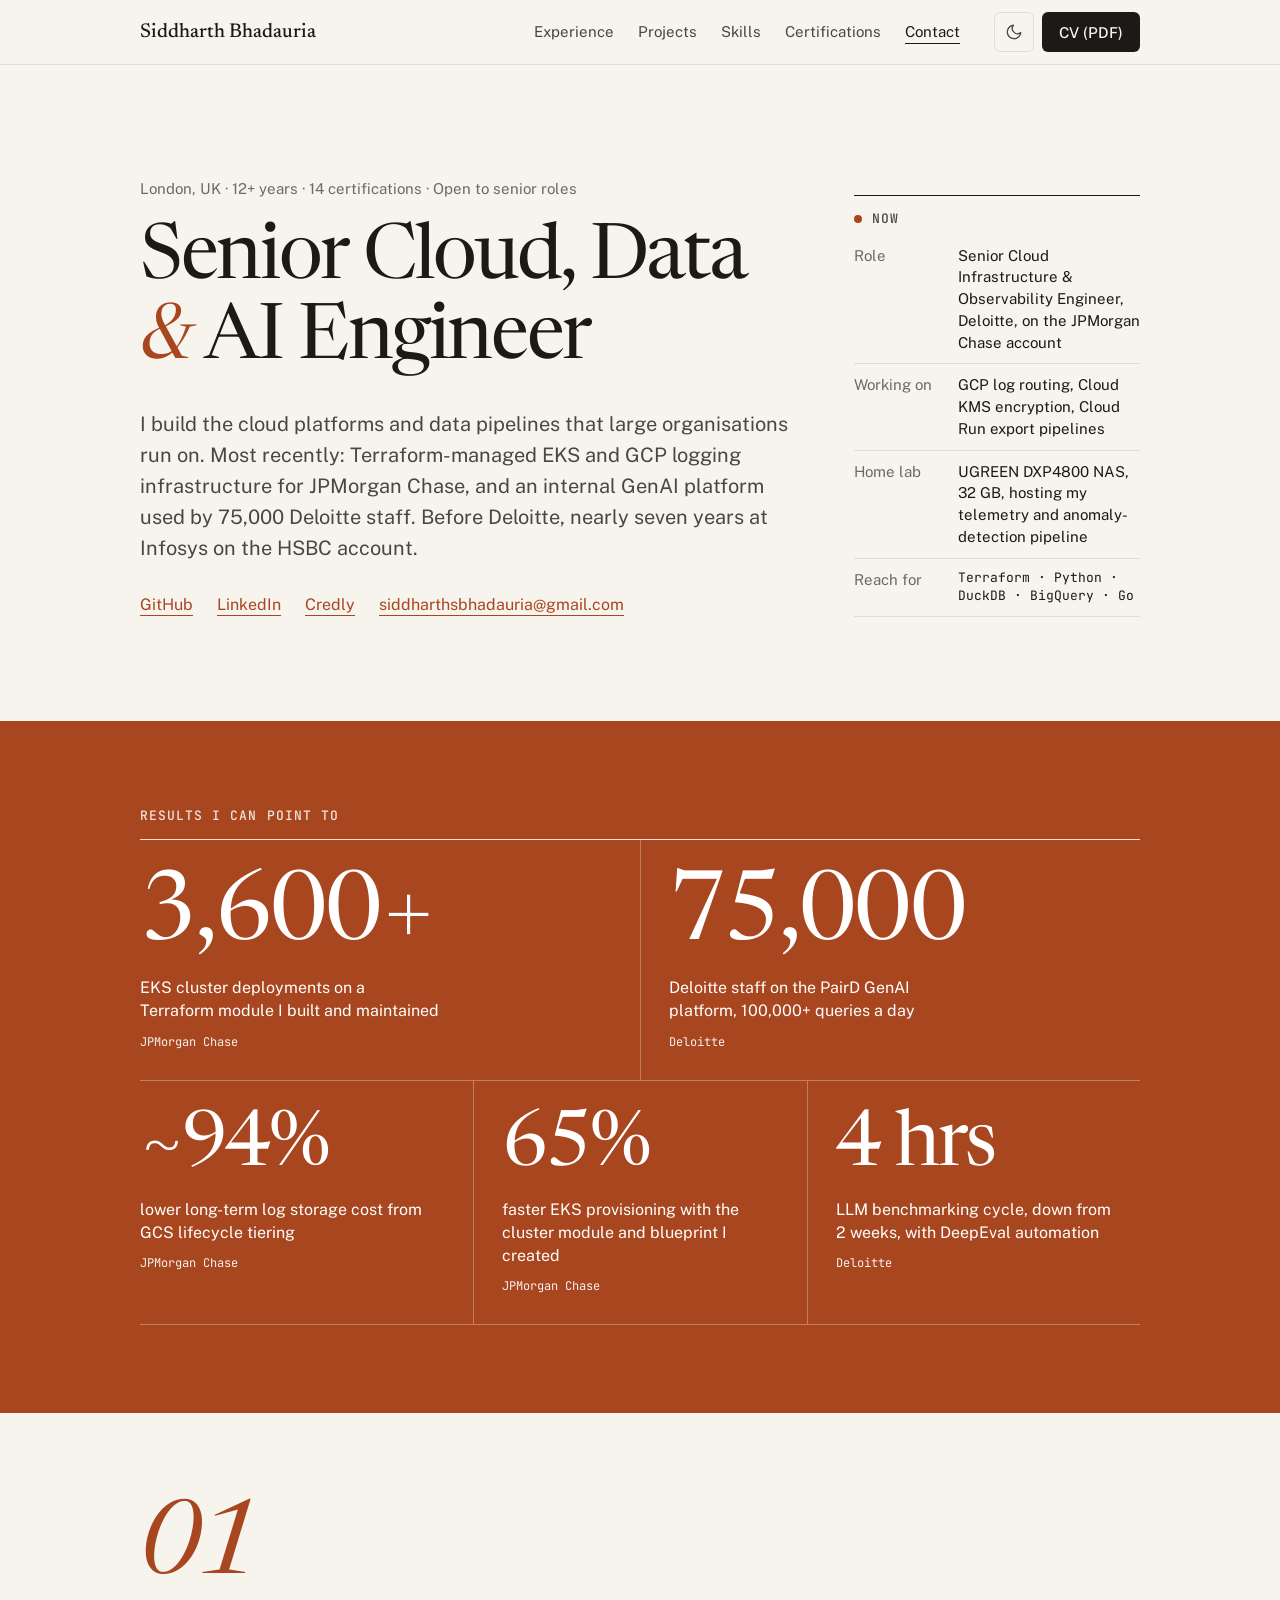
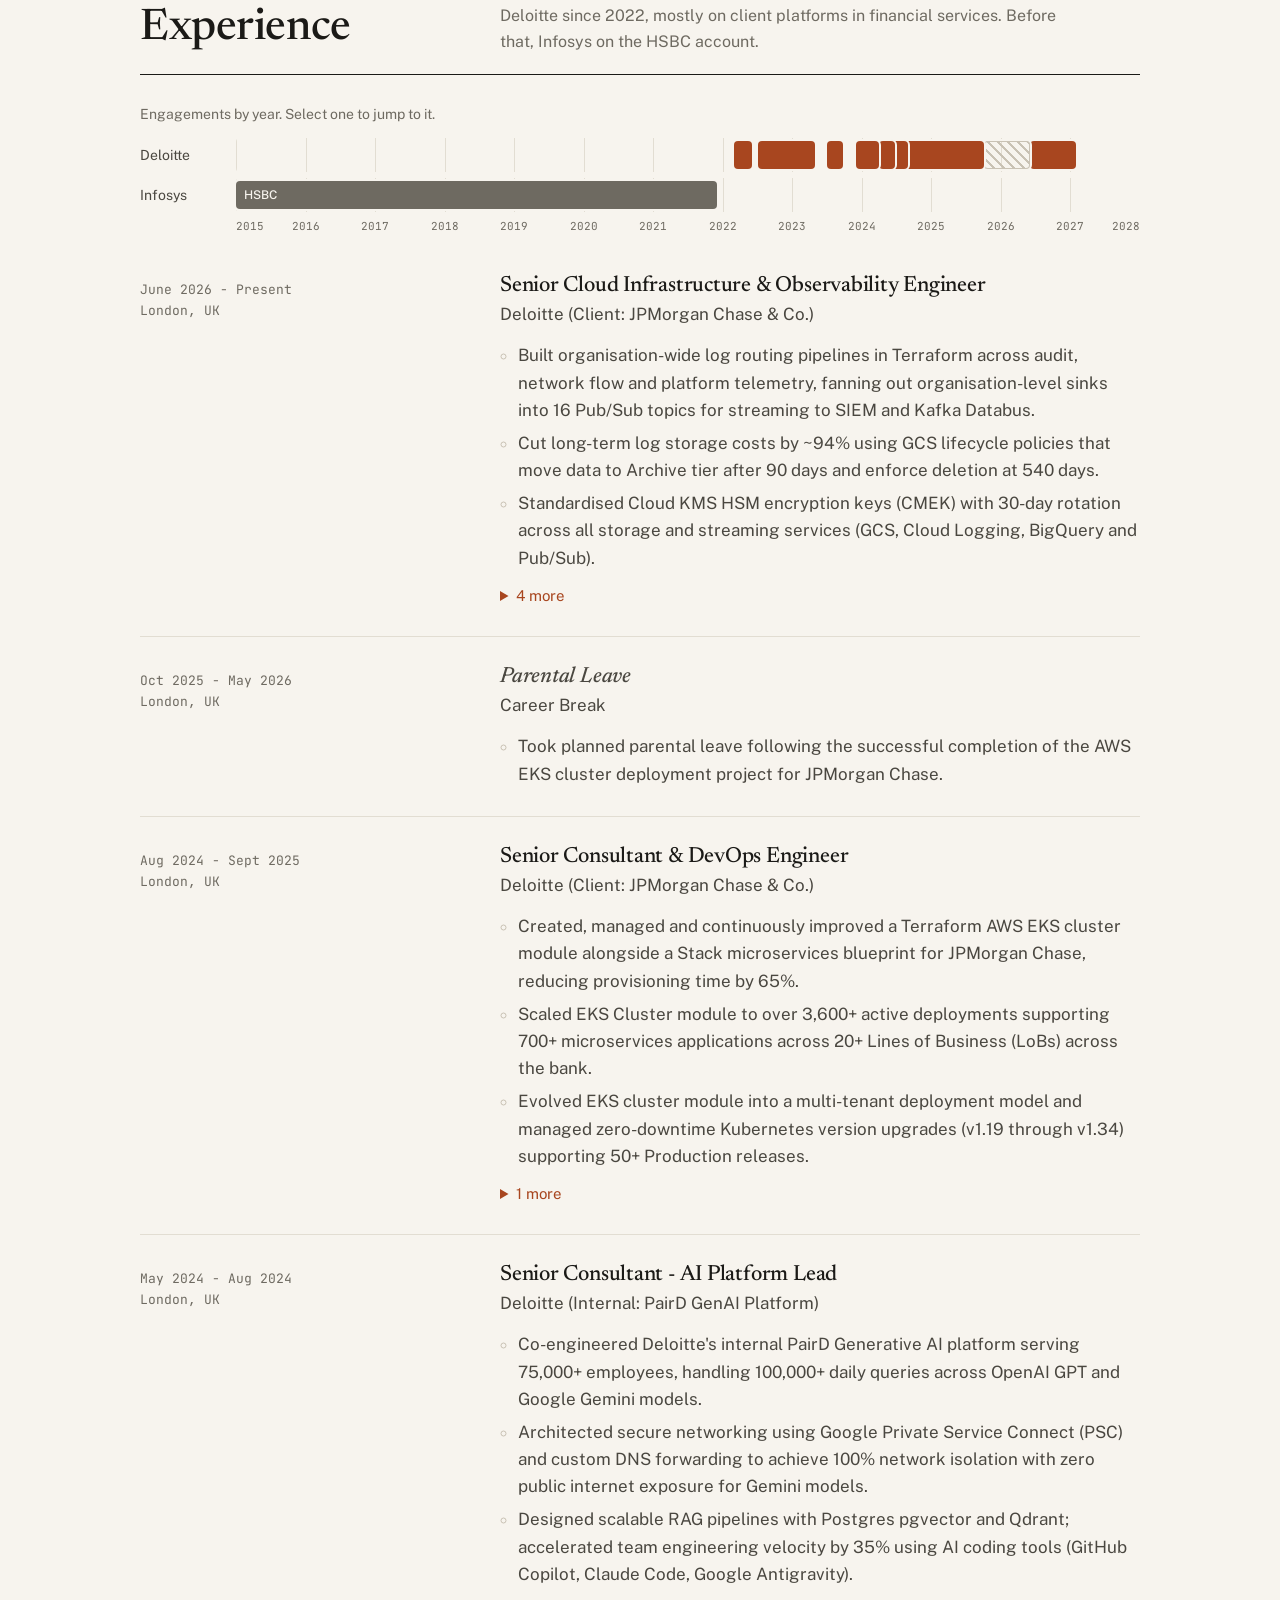
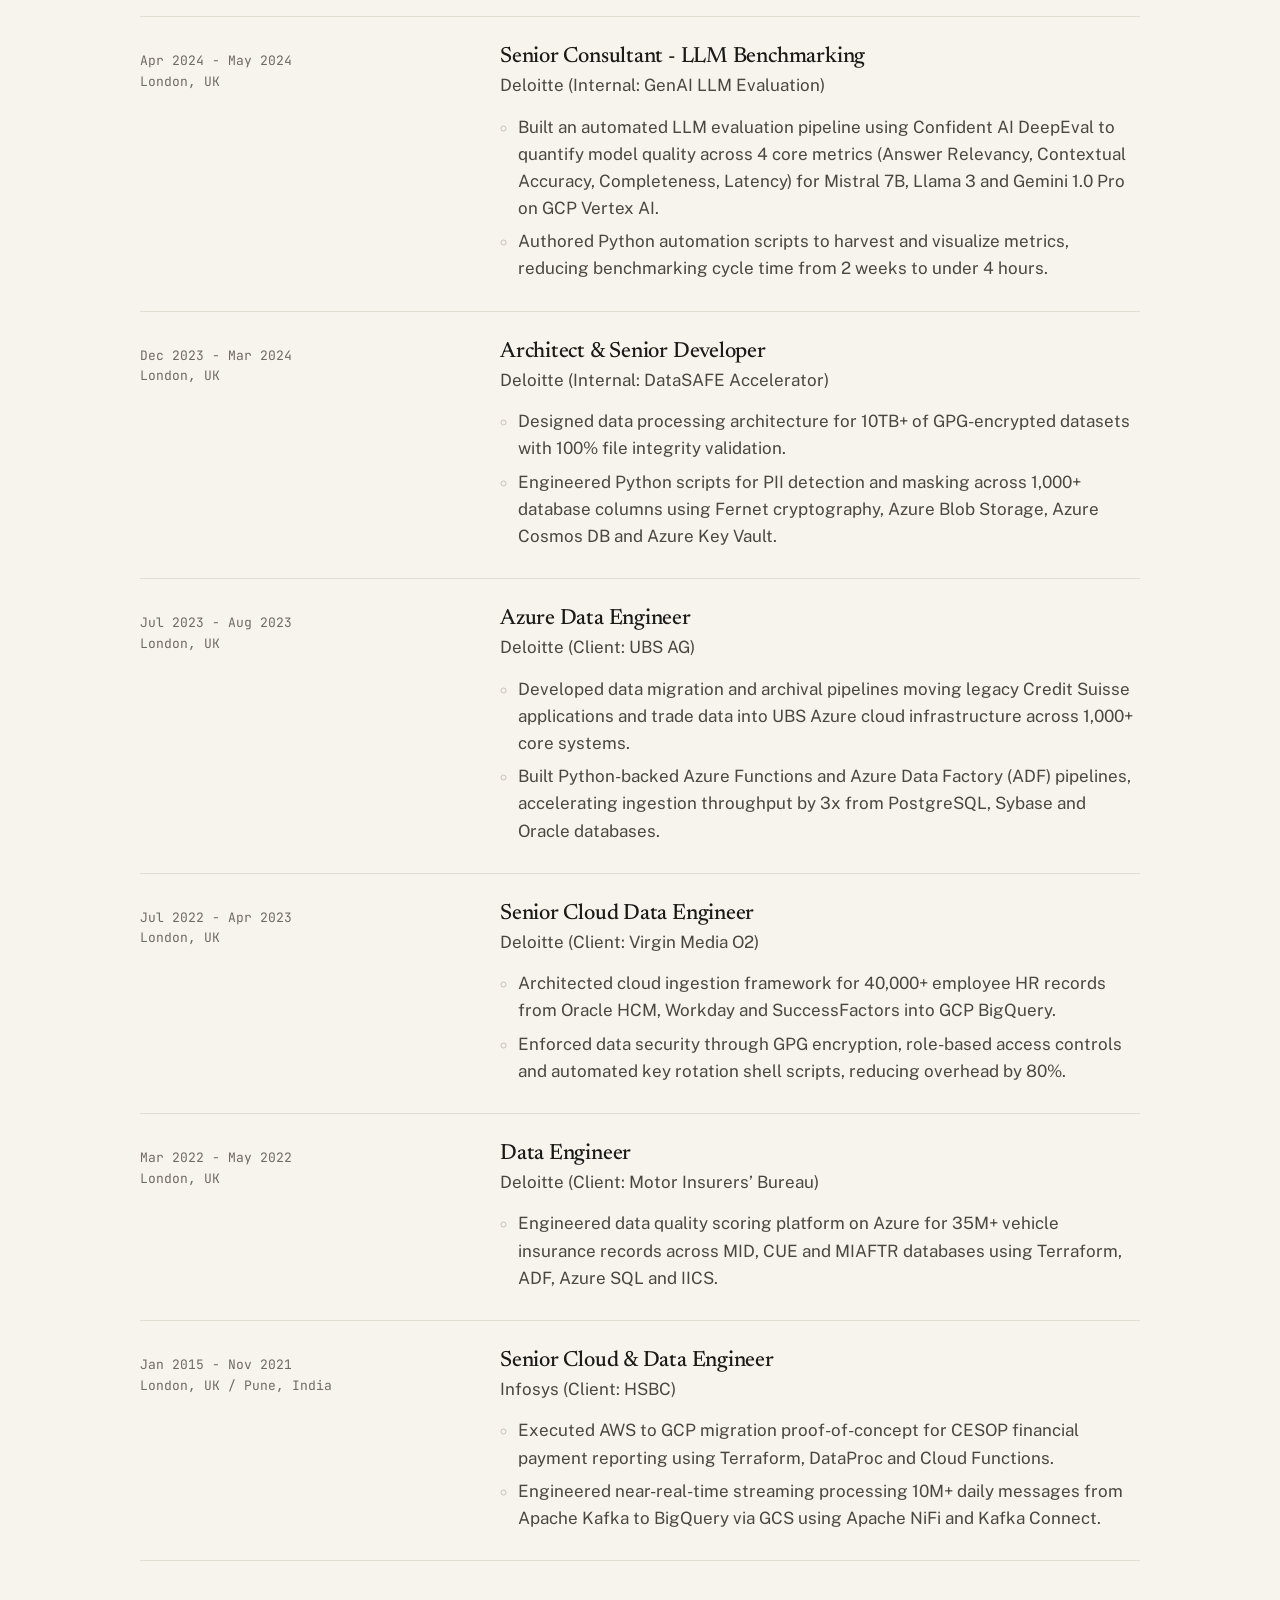
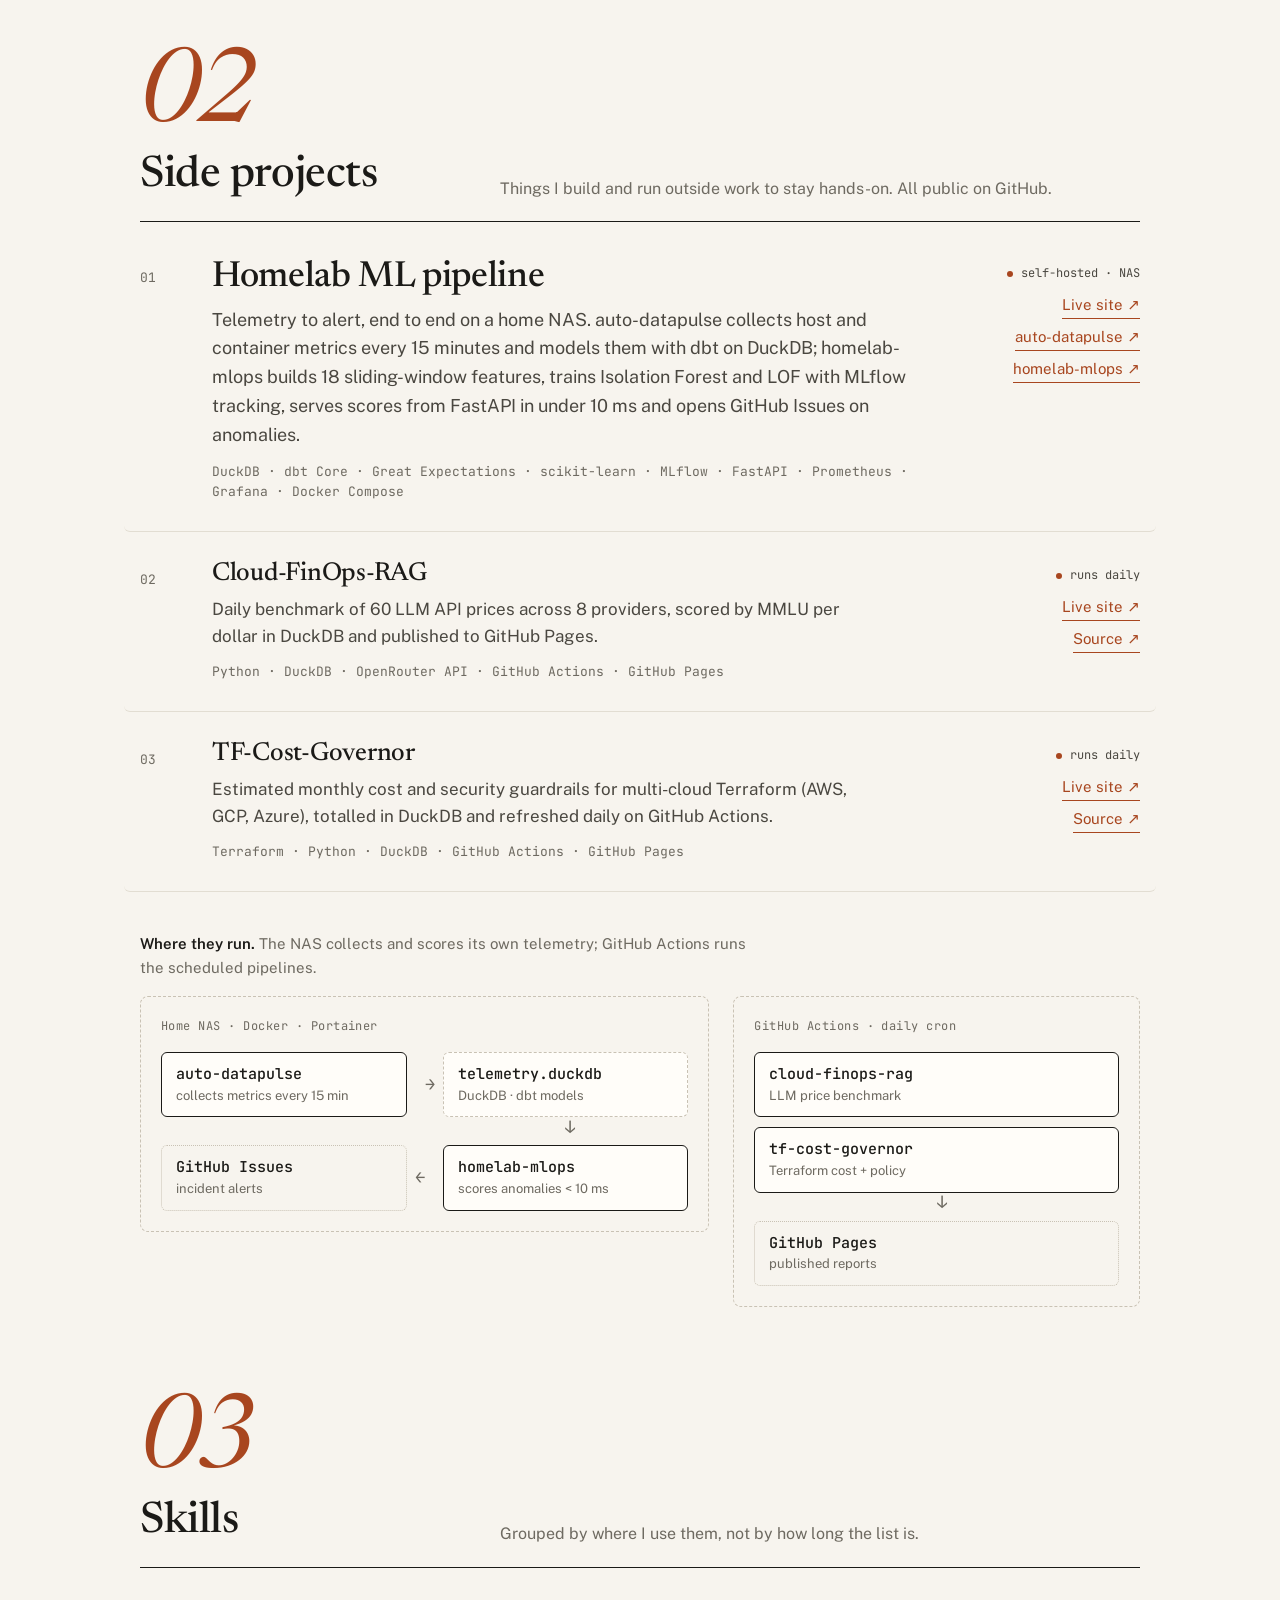
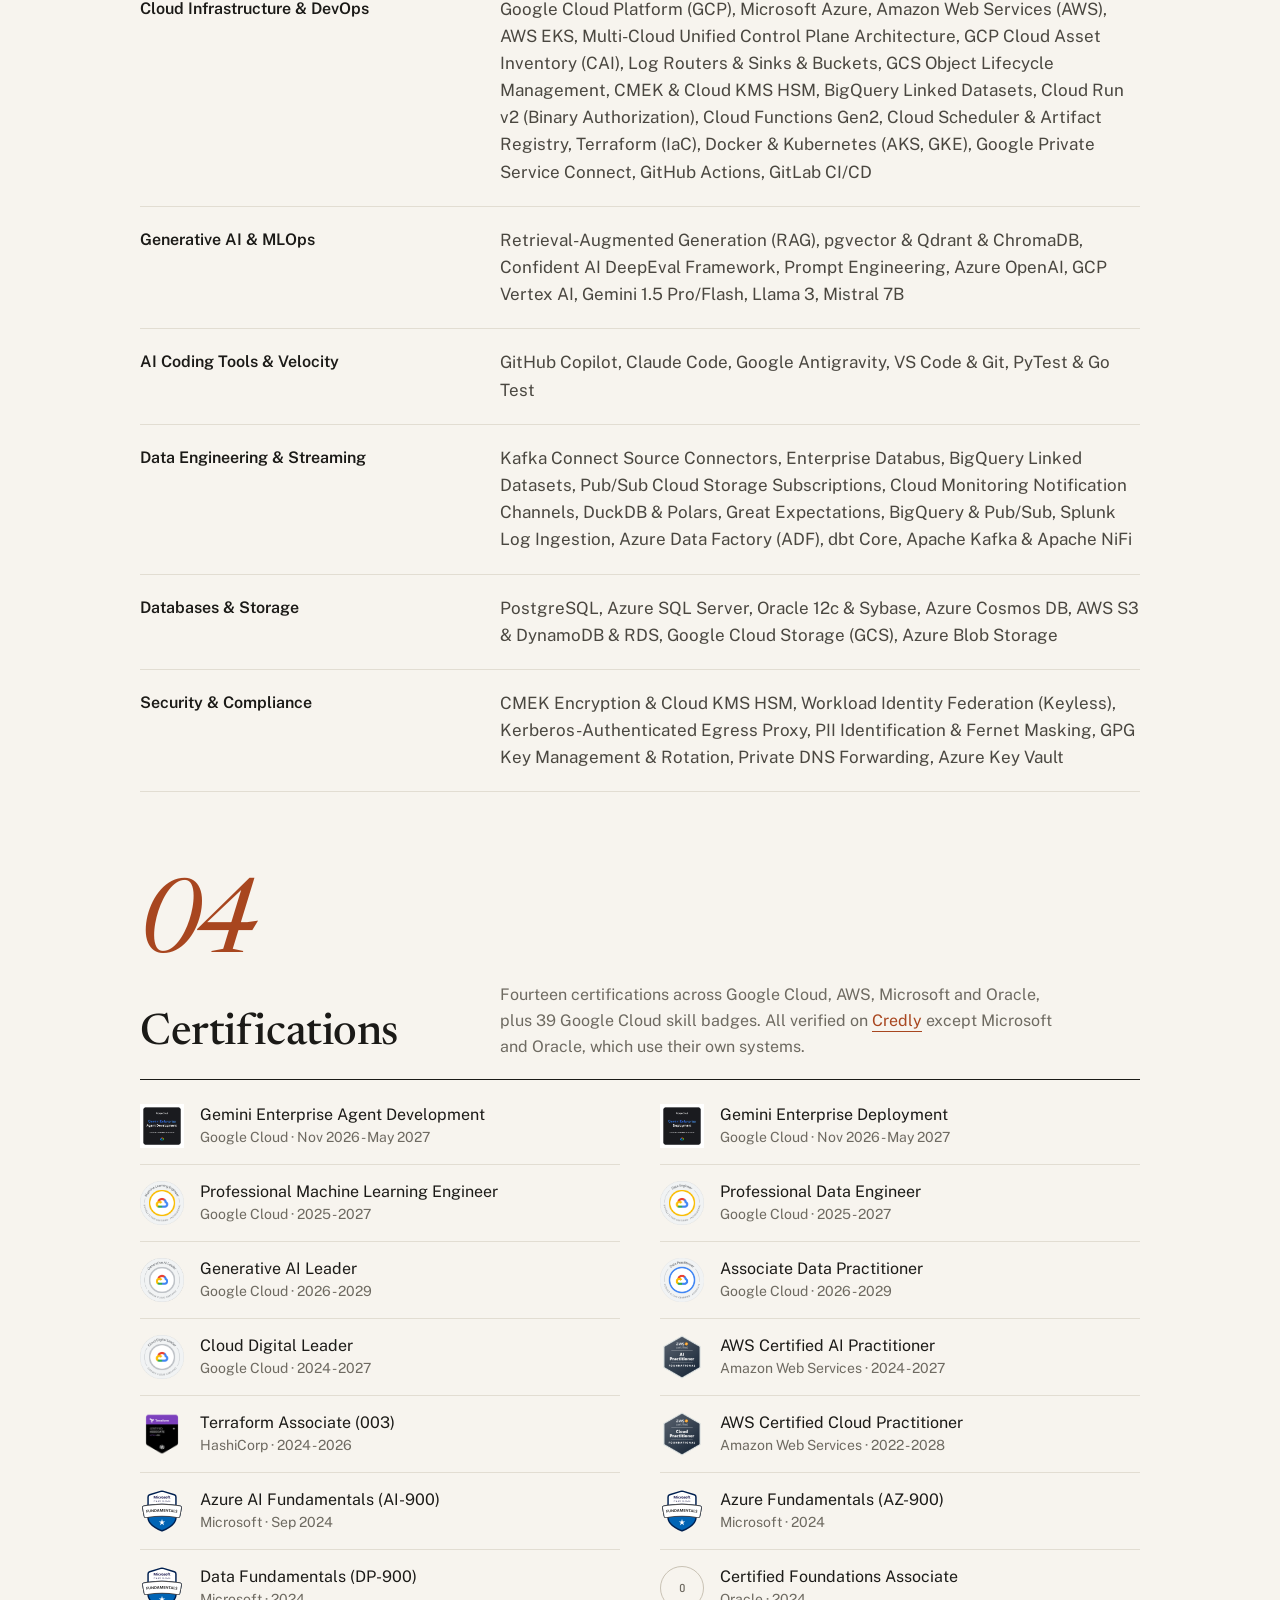
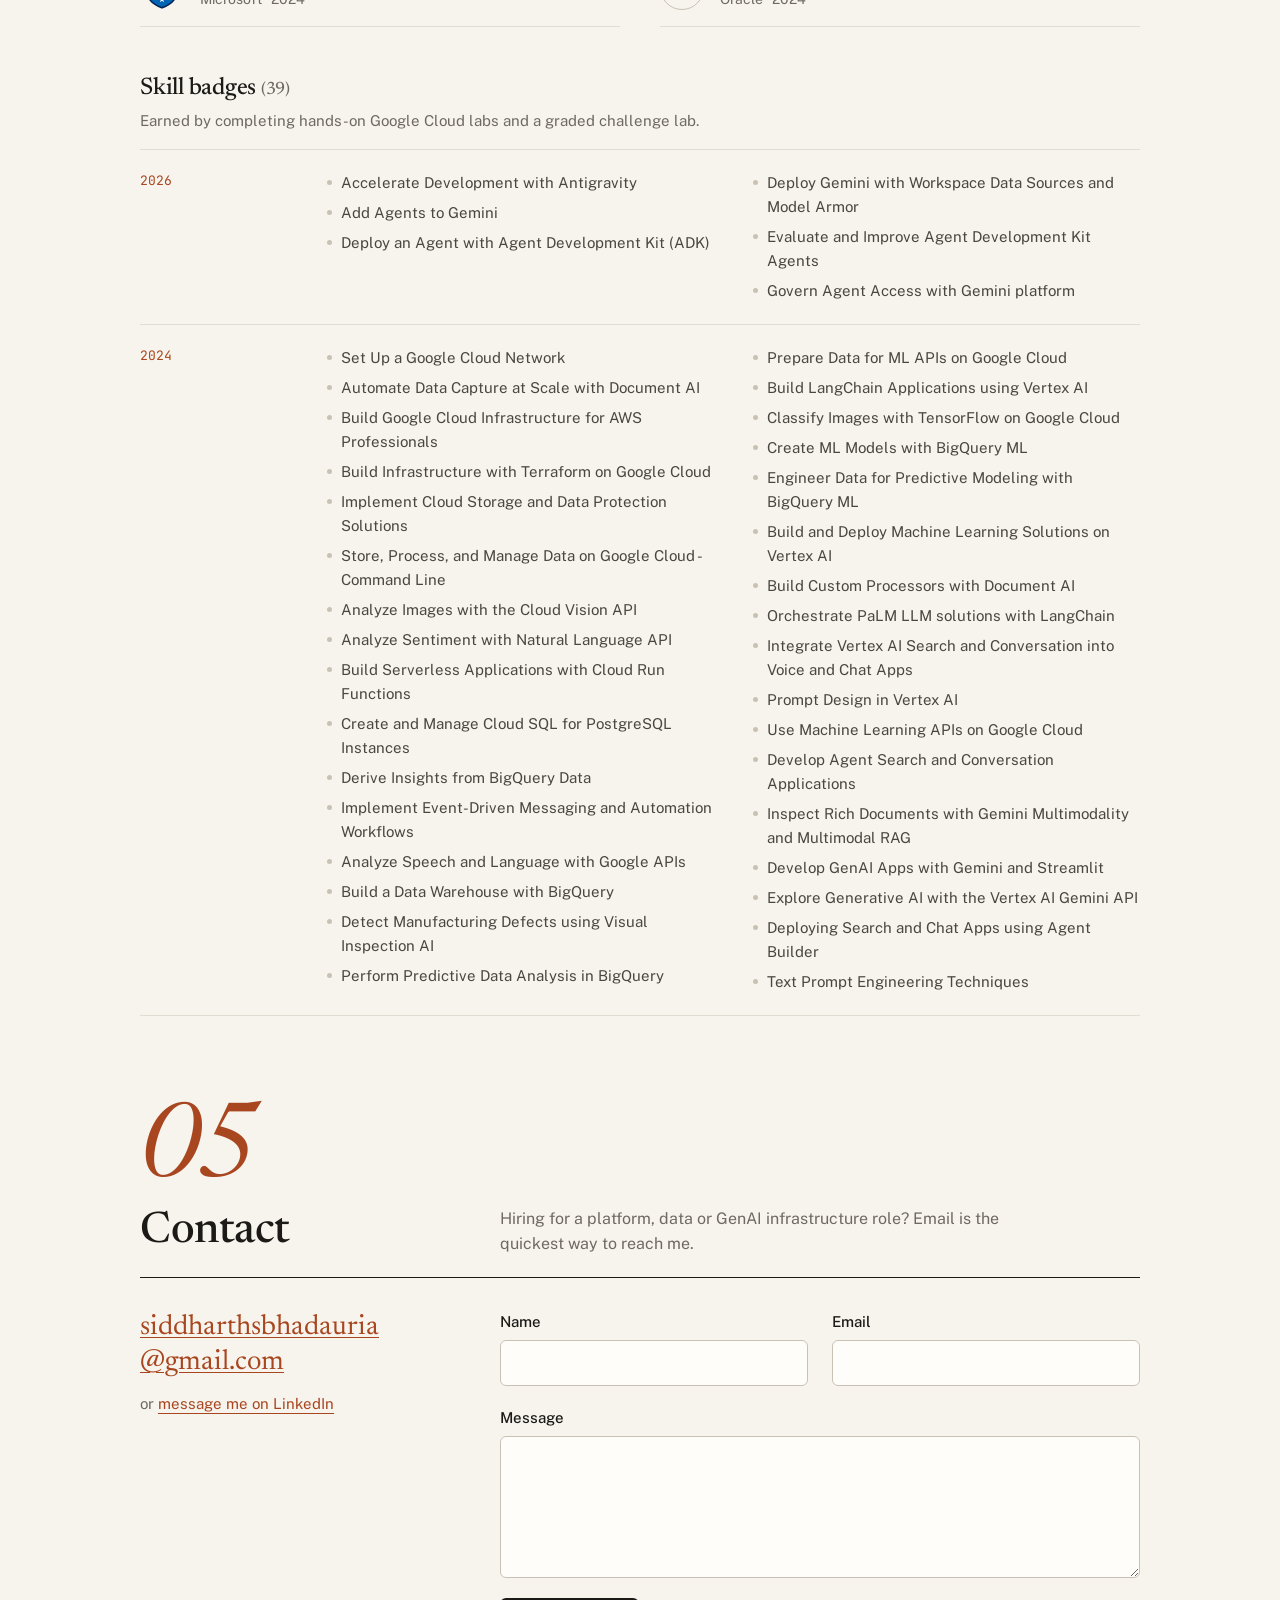
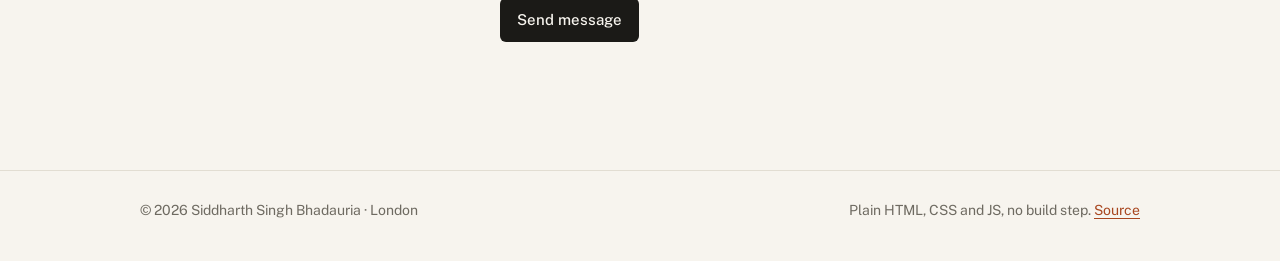
==== commit 646c0341: "portfolio: link live dashboards; match project copy to what the code does Co-Authored-By: Claude Opu" ====
--- a/index.html
+++ b/index.html
@@ -23,7 +23,7 @@
   <link rel="preconnect" href="https://fonts.googleapis.com">
   <link rel="preconnect" href="https://fonts.gstatic.com" crossorigin>
   <link href="https://fonts.googleapis.com/css2?family=Newsreader:ital,opsz,wght@0,6..72,400..600;1,6..72,400..500&family=Public+Sans:wght@400;500;600&family=JetBrains+Mono:wght@400;500&display=swap" rel="stylesheet">
-  <link rel="stylesheet" href="style.css?v=10.4.0">
+  <link rel="stylesheet" href="style.css?v=10.5.0">
   <link rel="icon" href="data:image/svg+xml,<svg xmlns=%22http://www.w3.org/2000/svg%22 viewBox=%220 0 32 32%22><rect width=%2232%22 height=%2232%22 rx=%226%22 fill=%22%23a8461f%22/><text x=%2216%22 y=%2223%22 font-family=%22Georgia,serif%22 font-size=%2220%22 fill=%22%23fff%22 text-anchor=%22middle%22>S</text></svg>">
 </head>
 <body>
@@ -215,7 +215,7 @@
 
   <div id="tip" class="tip" role="tooltip" hidden></div>
 
-  <script src="data/portfolio_data.js?v=10.4.0"></script>
-  <script src="app.js?v=10.4.0"></script>
+  <script src="data/portfolio_data.js?v=10.5.0"></script>
+  <script src="app.js?v=10.5.0"></script>
 </body>
 </html>
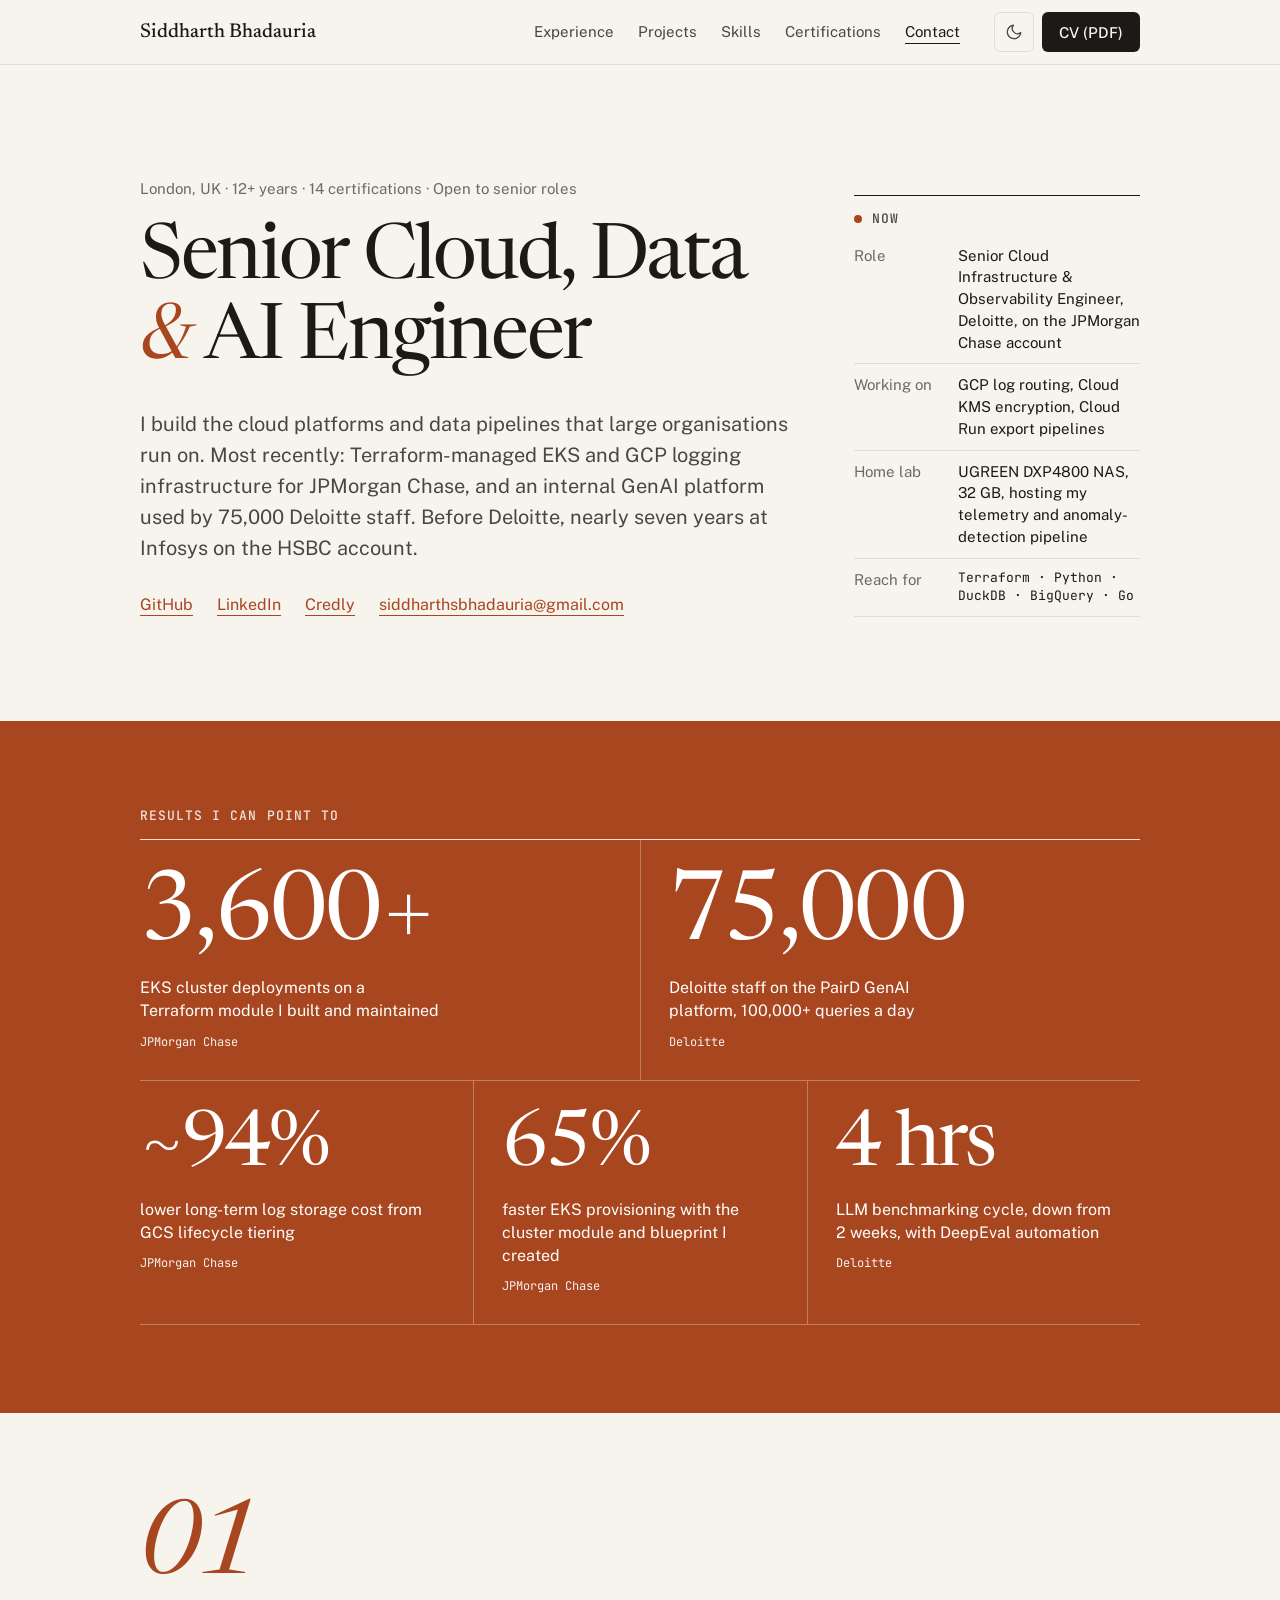
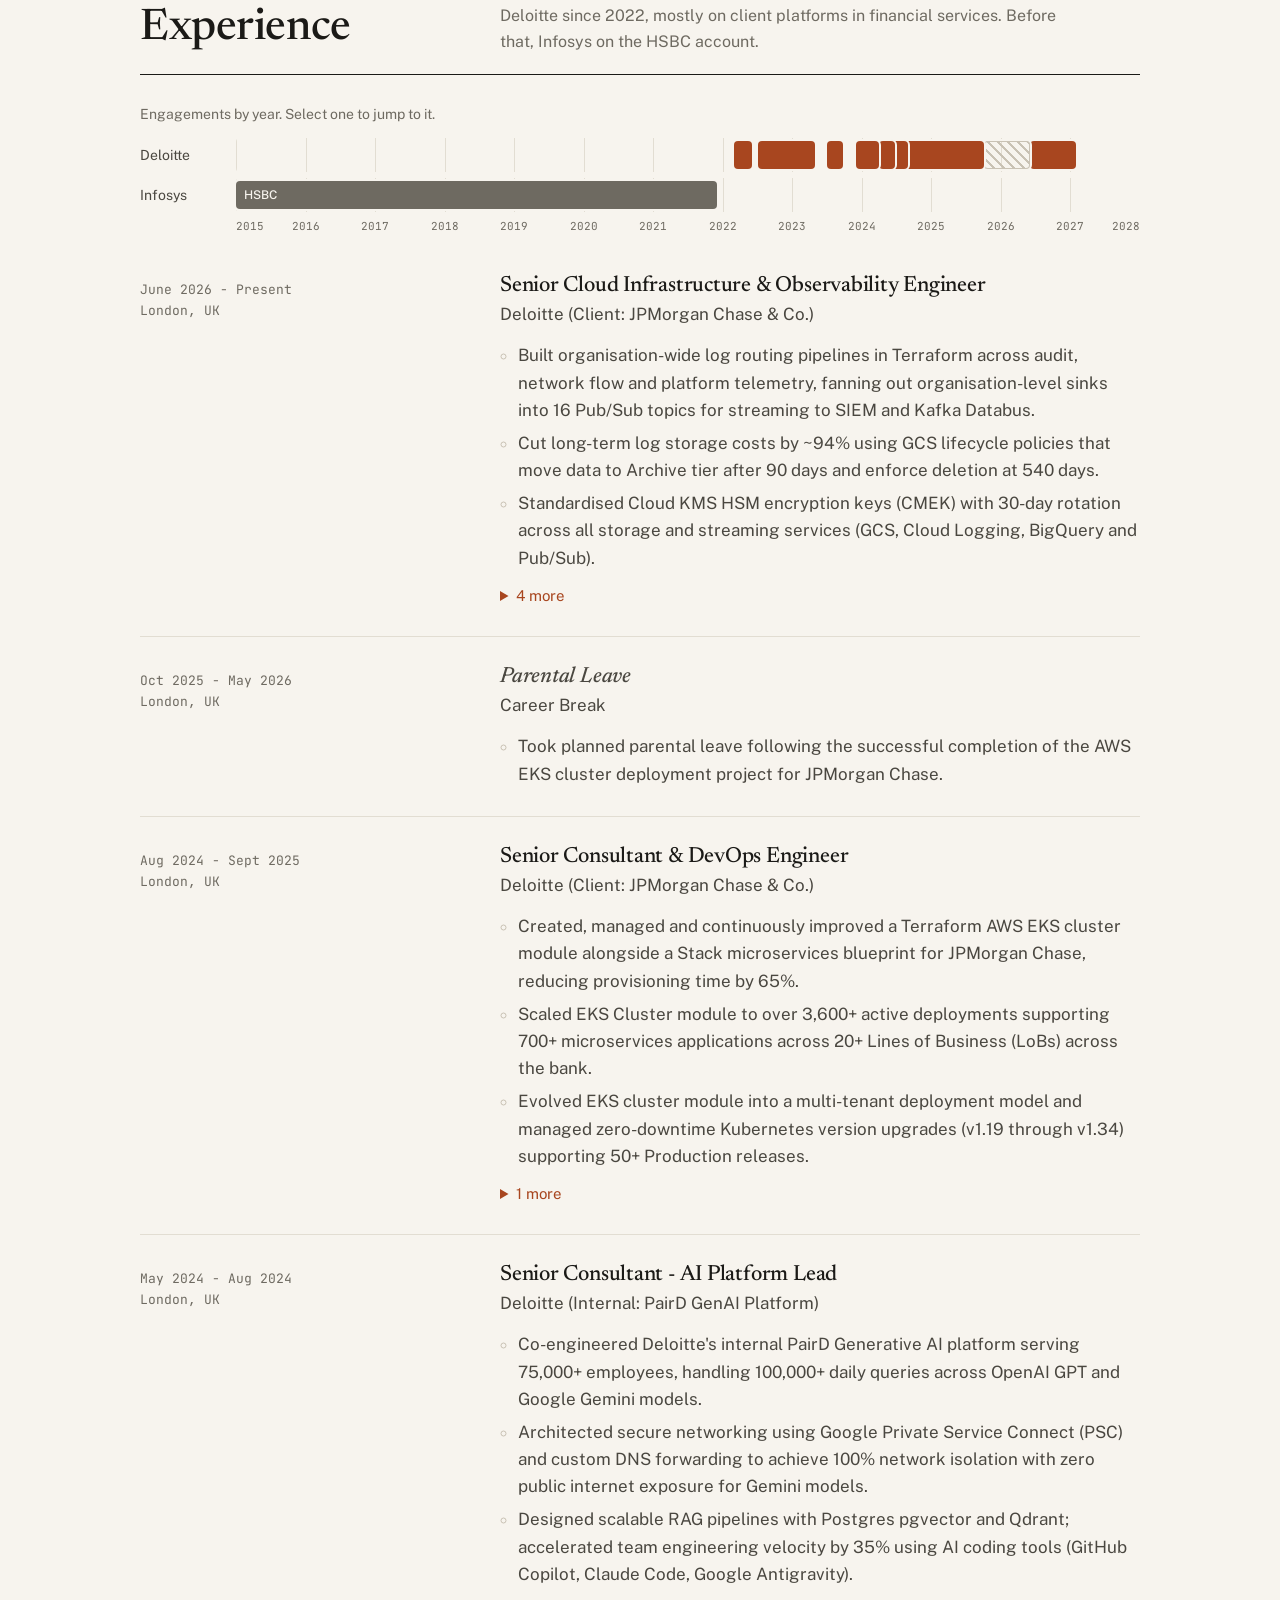
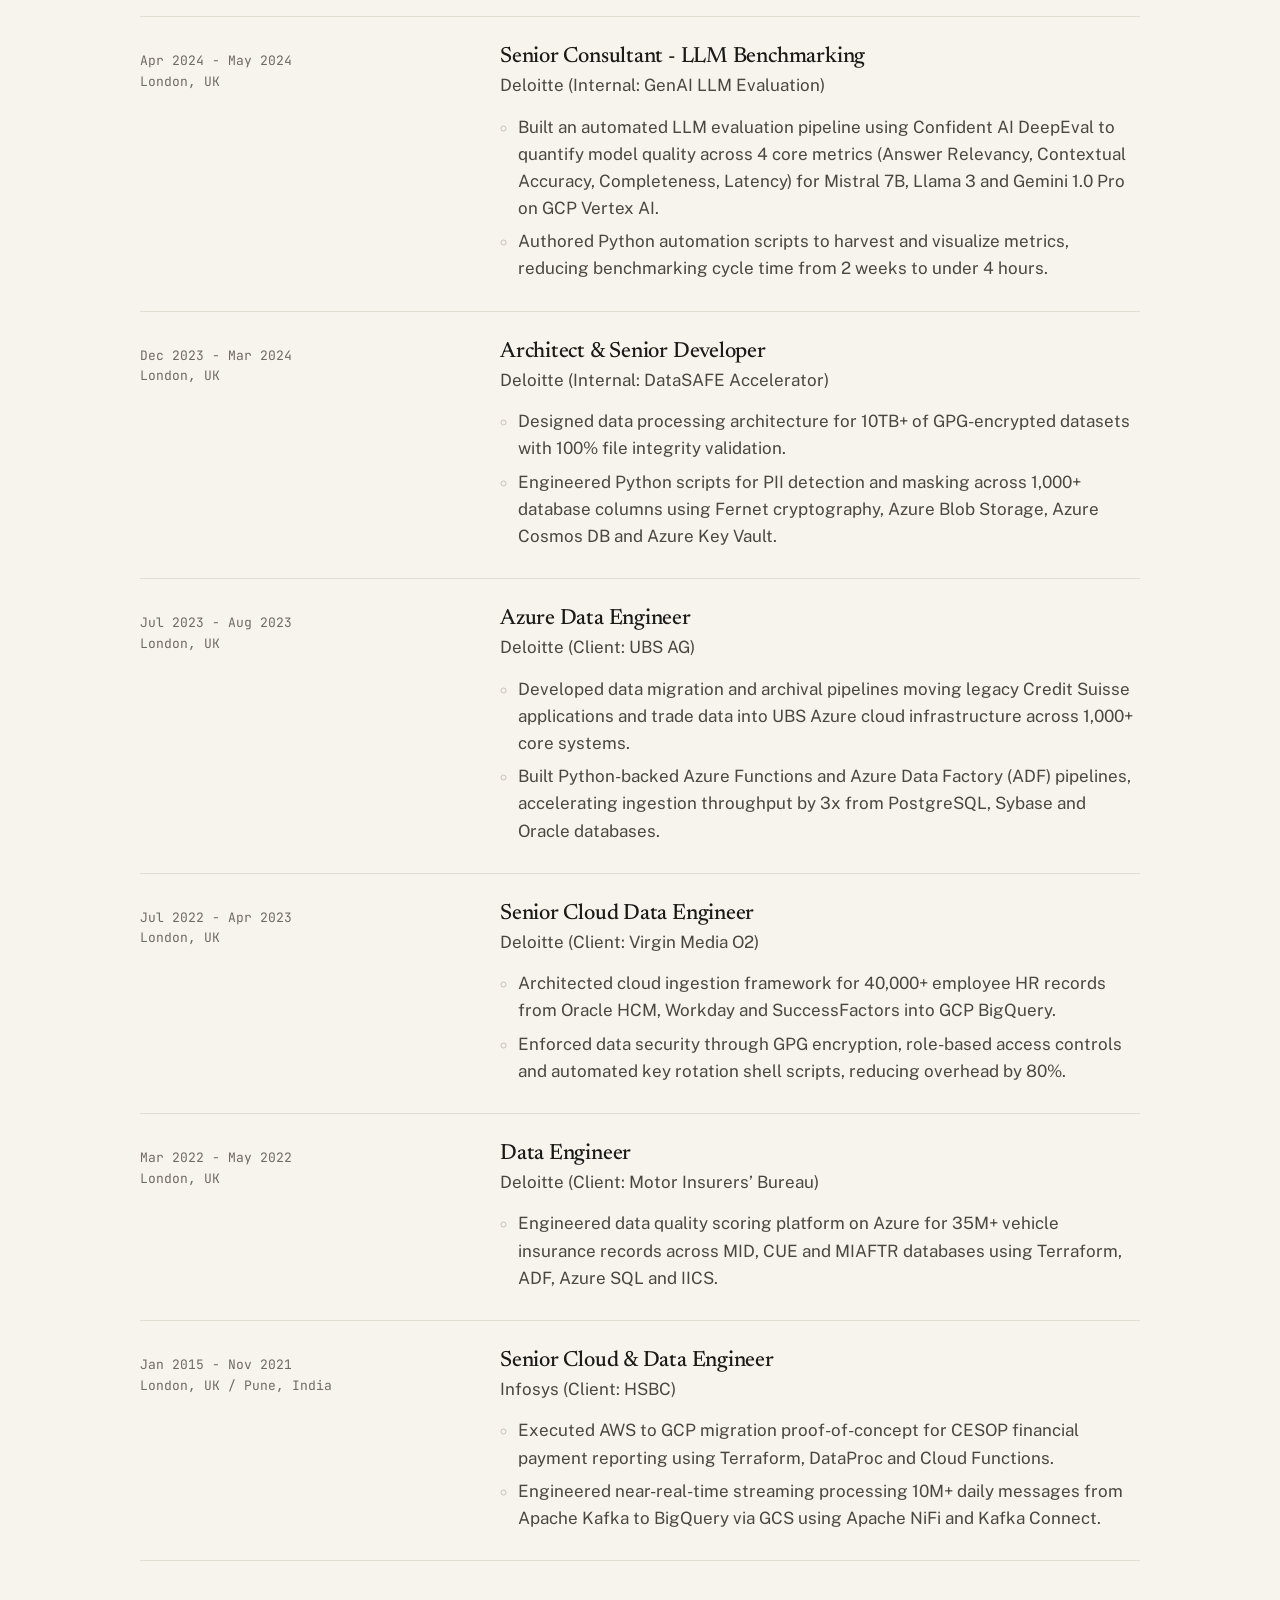
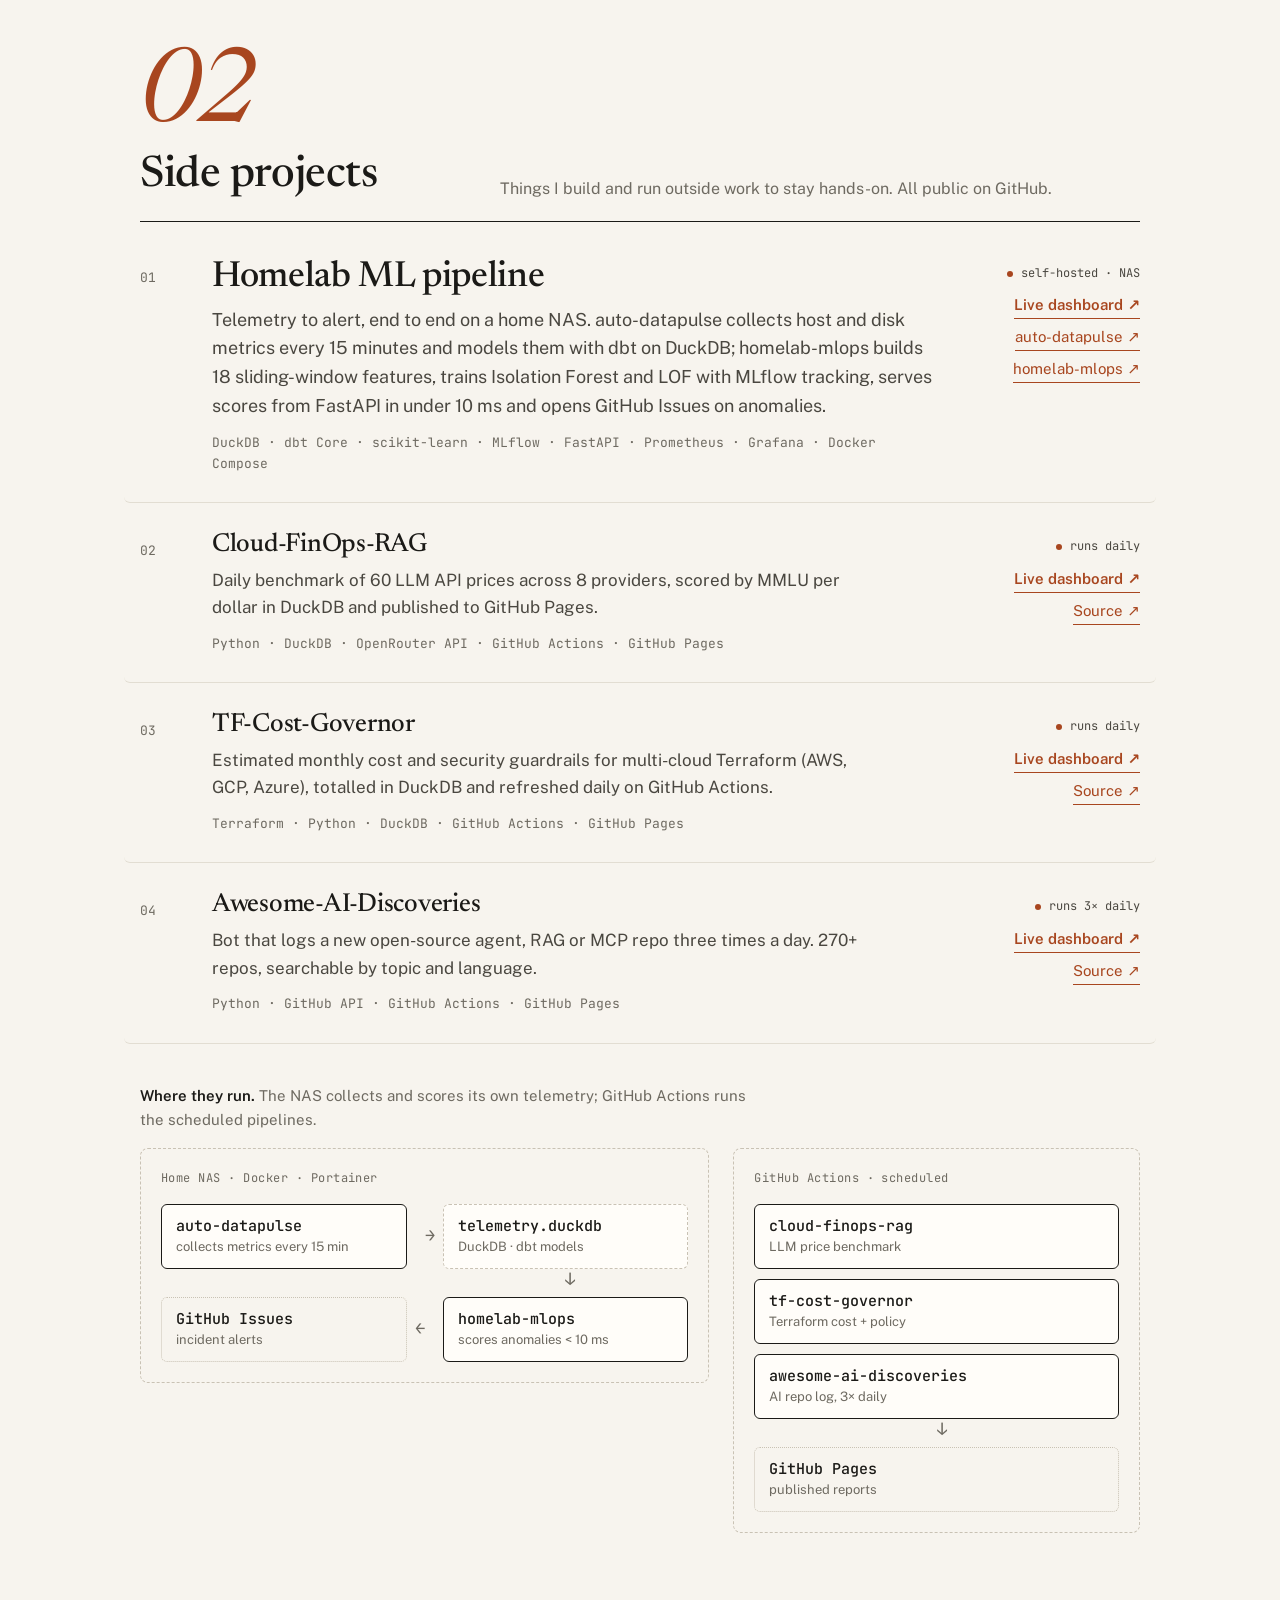
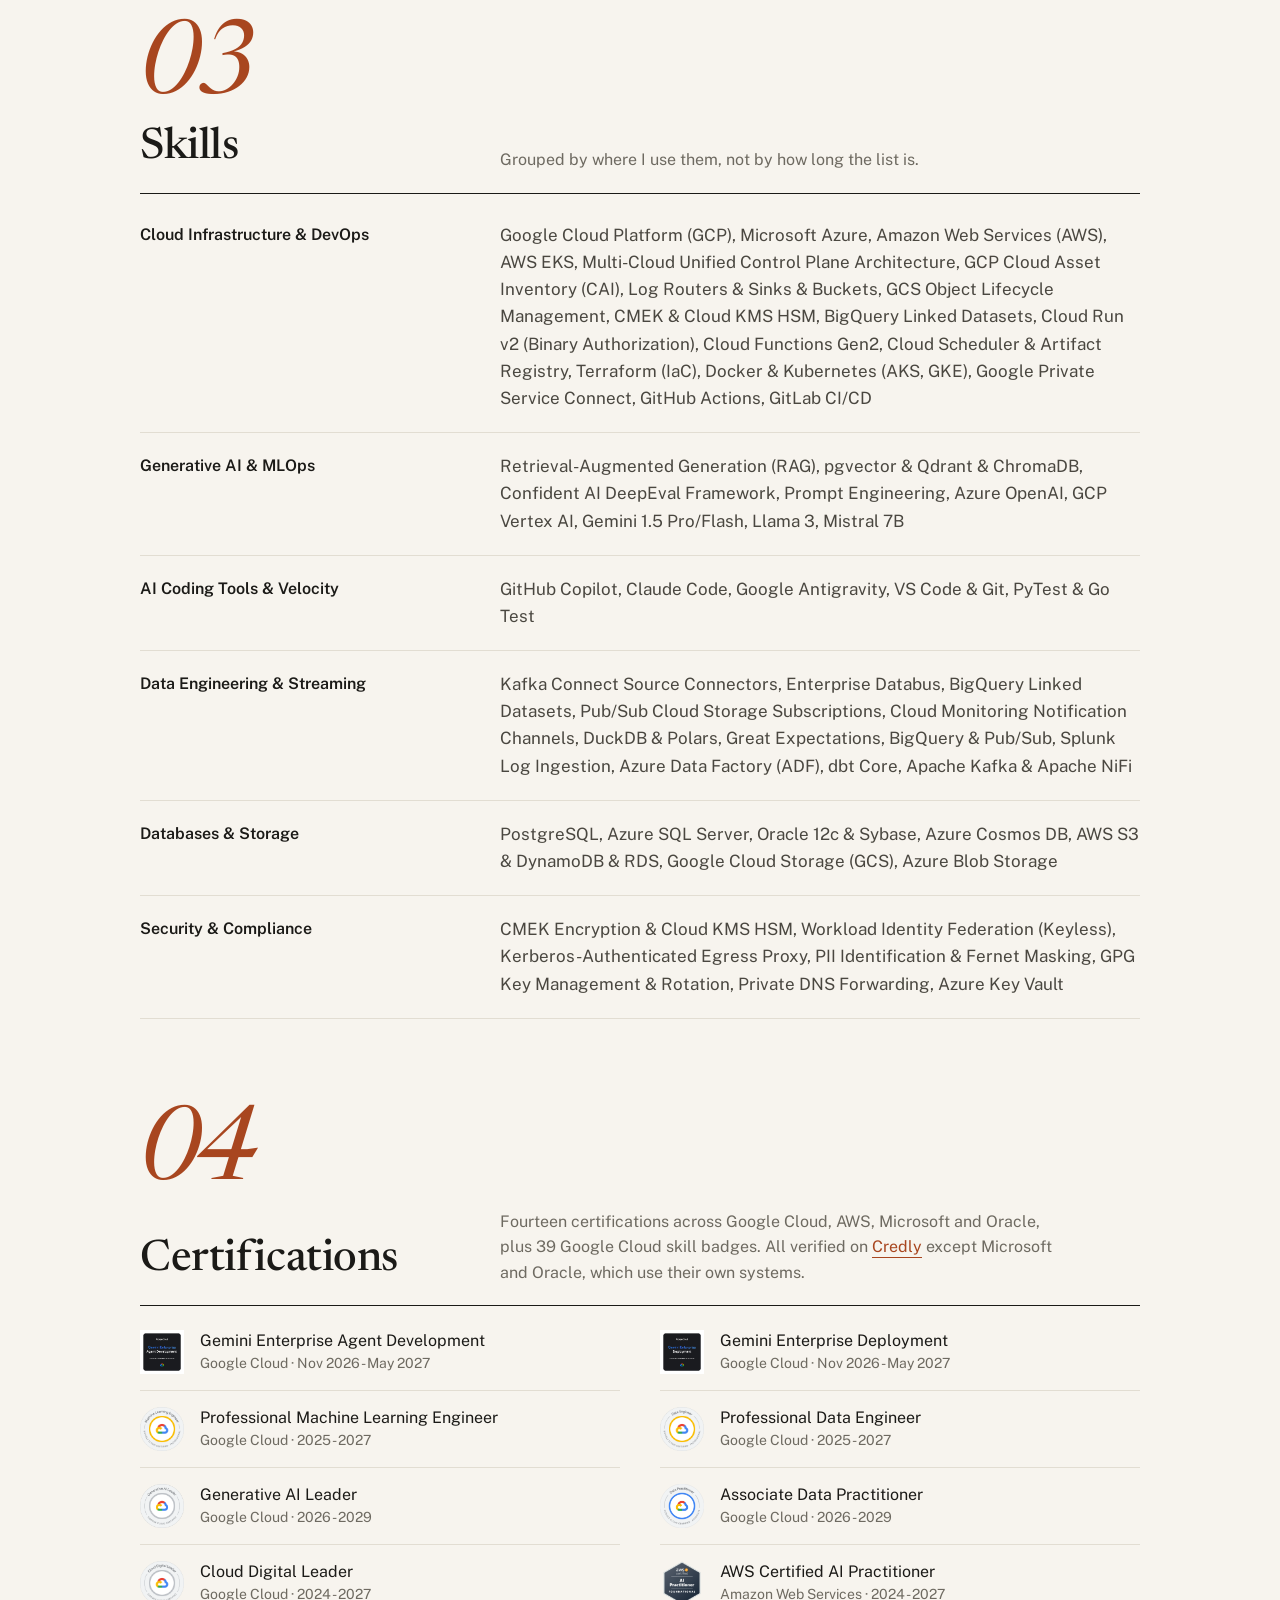
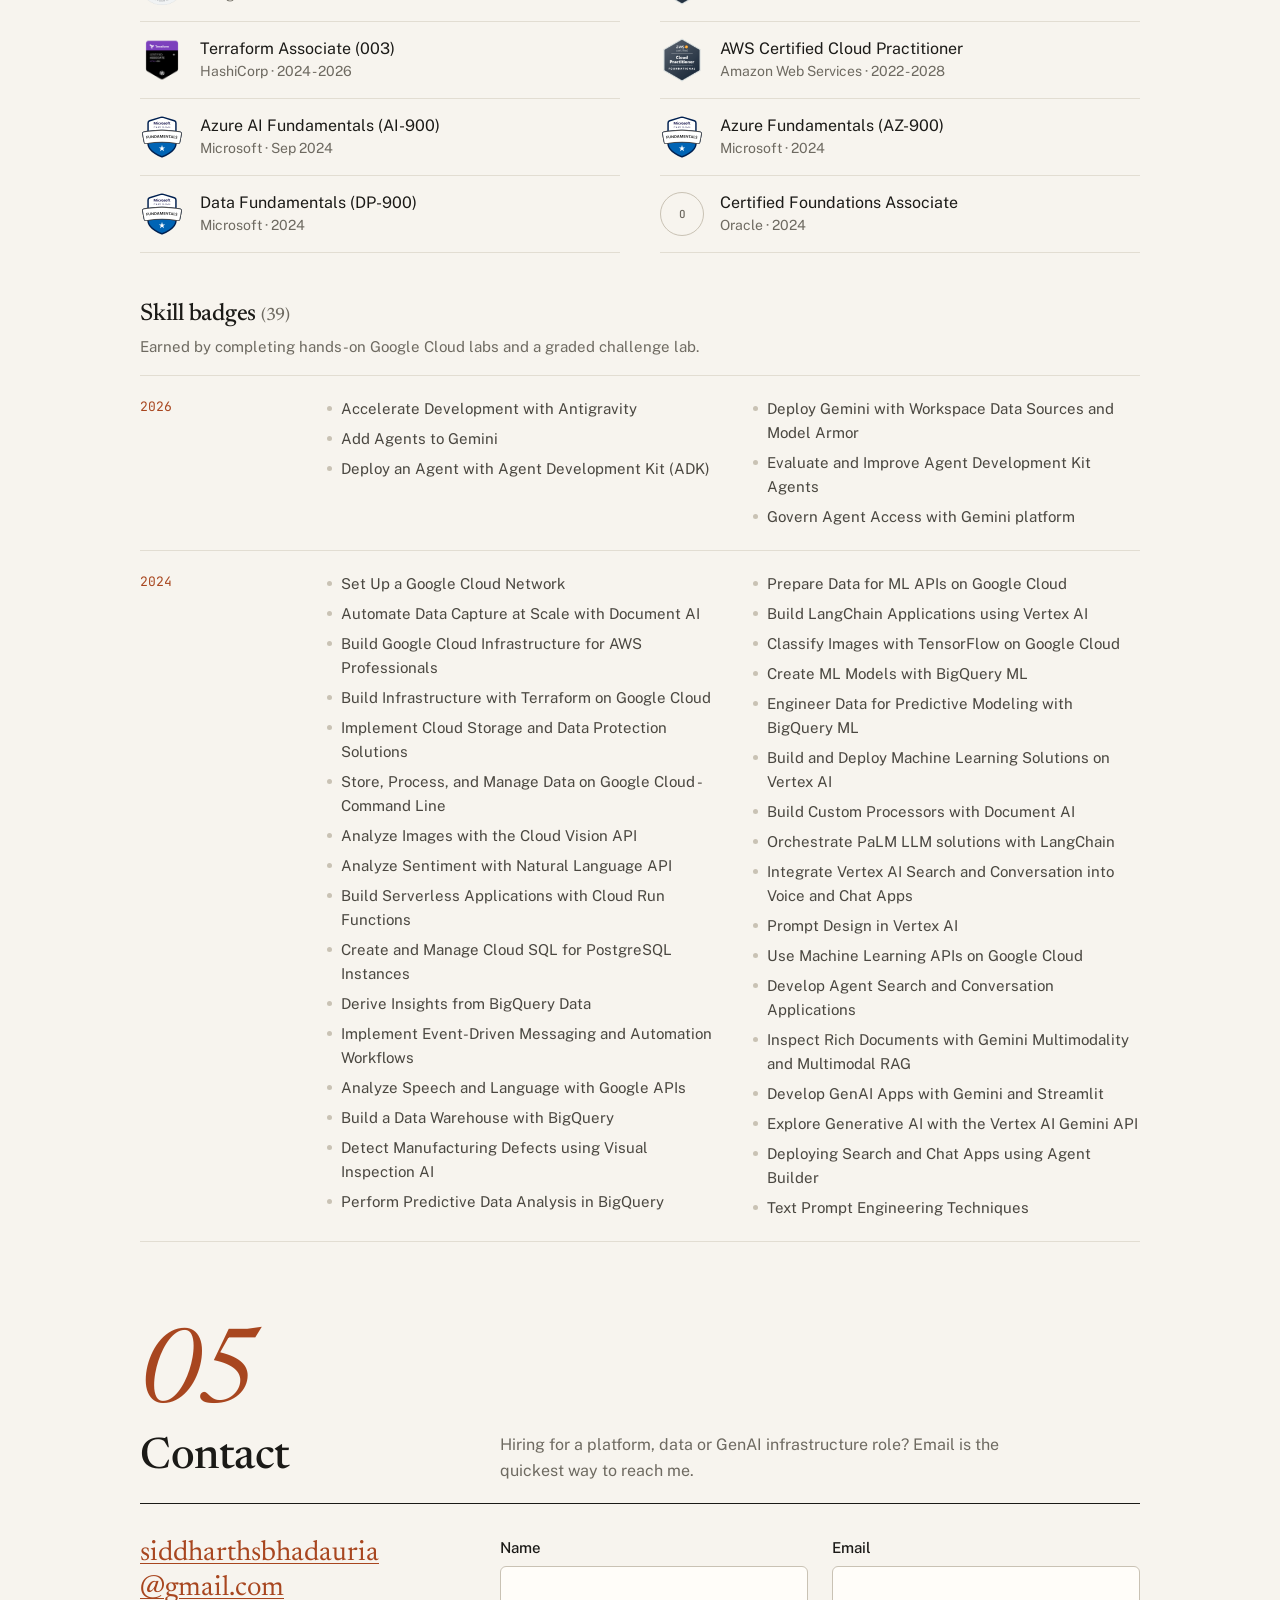
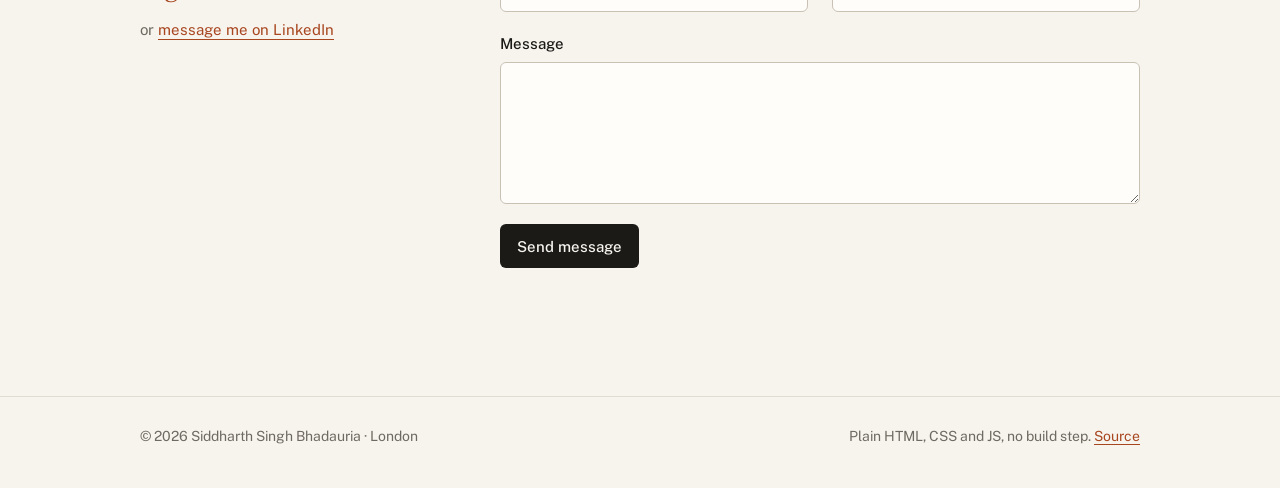
==== commit dff733d1: "portfolio: restore awesome-ai-discoveries, clearer dashboard links, updated CV - CV: projects moved " ====
--- a/index.html
+++ b/index.html
@@ -23,7 +23,7 @@
   <link rel="preconnect" href="https://fonts.googleapis.com">
   <link rel="preconnect" href="https://fonts.gstatic.com" crossorigin>
   <link href="https://fonts.googleapis.com/css2?family=Newsreader:ital,opsz,wght@0,6..72,400..600;1,6..72,400..500&family=Public+Sans:wght@400;500;600&family=JetBrains+Mono:wght@400;500&display=swap" rel="stylesheet">
-  <link rel="stylesheet" href="style.css?v=10.5.0">
+  <link rel="stylesheet" href="style.css?v=10.6.0">
   <link rel="icon" href="data:image/svg+xml,<svg xmlns=%22http://www.w3.org/2000/svg%22 viewBox=%220 0 32 32%22><rect width=%2232%22 height=%2232%22 rx=%226%22 fill=%22%23a8461f%22/><text x=%2216%22 y=%2223%22 font-family=%22Georgia,serif%22 font-size=%2220%22 fill=%22%23fff%22 text-anchor=%22middle%22>S</text></svg>">
 </head>
 <body>
@@ -125,11 +125,12 @@
             </ol>
           </div>
           <div class="zone">
-            <p class="zone-label">GitHub Actions · daily cron</p>
+            <p class="zone-label">GitHub Actions · scheduled</p>
             <div class="fan">
               <ul class="fan-in">
                 <li><button type="button" class="node" data-id="cloud-finops-rag">cloud-finops-rag<small>LLM price benchmark</small></button></li>
                 <li><button type="button" class="node" data-id="tf-cost-governor">tf-cost-governor<small>Terraform cost + policy</small></button></li>
+                <li><button type="button" class="node" data-id="awesome-ai-discoveries">awesome-ai-discoveries<small>AI repo log, 3× daily</small></button></li>
               </ul>
               <span class="node node-out">GitHub Pages<small>published reports</small></span>
             </div>
@@ -215,7 +216,7 @@
 
   <div id="tip" class="tip" role="tooltip" hidden></div>
 
-  <script src="data/portfolio_data.js?v=10.5.0"></script>
-  <script src="app.js?v=10.5.0"></script>
+  <script src="data/portfolio_data.js?v=10.6.0"></script>
+  <script src="app.js?v=10.6.0"></script>
 </body>
 </html>
--- a/style.css
+++ b/style.css
@@ -1115,3 +1115,7 @@
 @media (max-width: 600px) {
   .badge-year { grid-template-columns: minmax(0, 1fr); }
 }
+
+/* v10.6: make the dashboard link the obvious first action */
+.project-links .live-link { font-weight: 600; }
+.project-links a.live-link { color: var(--accent); }
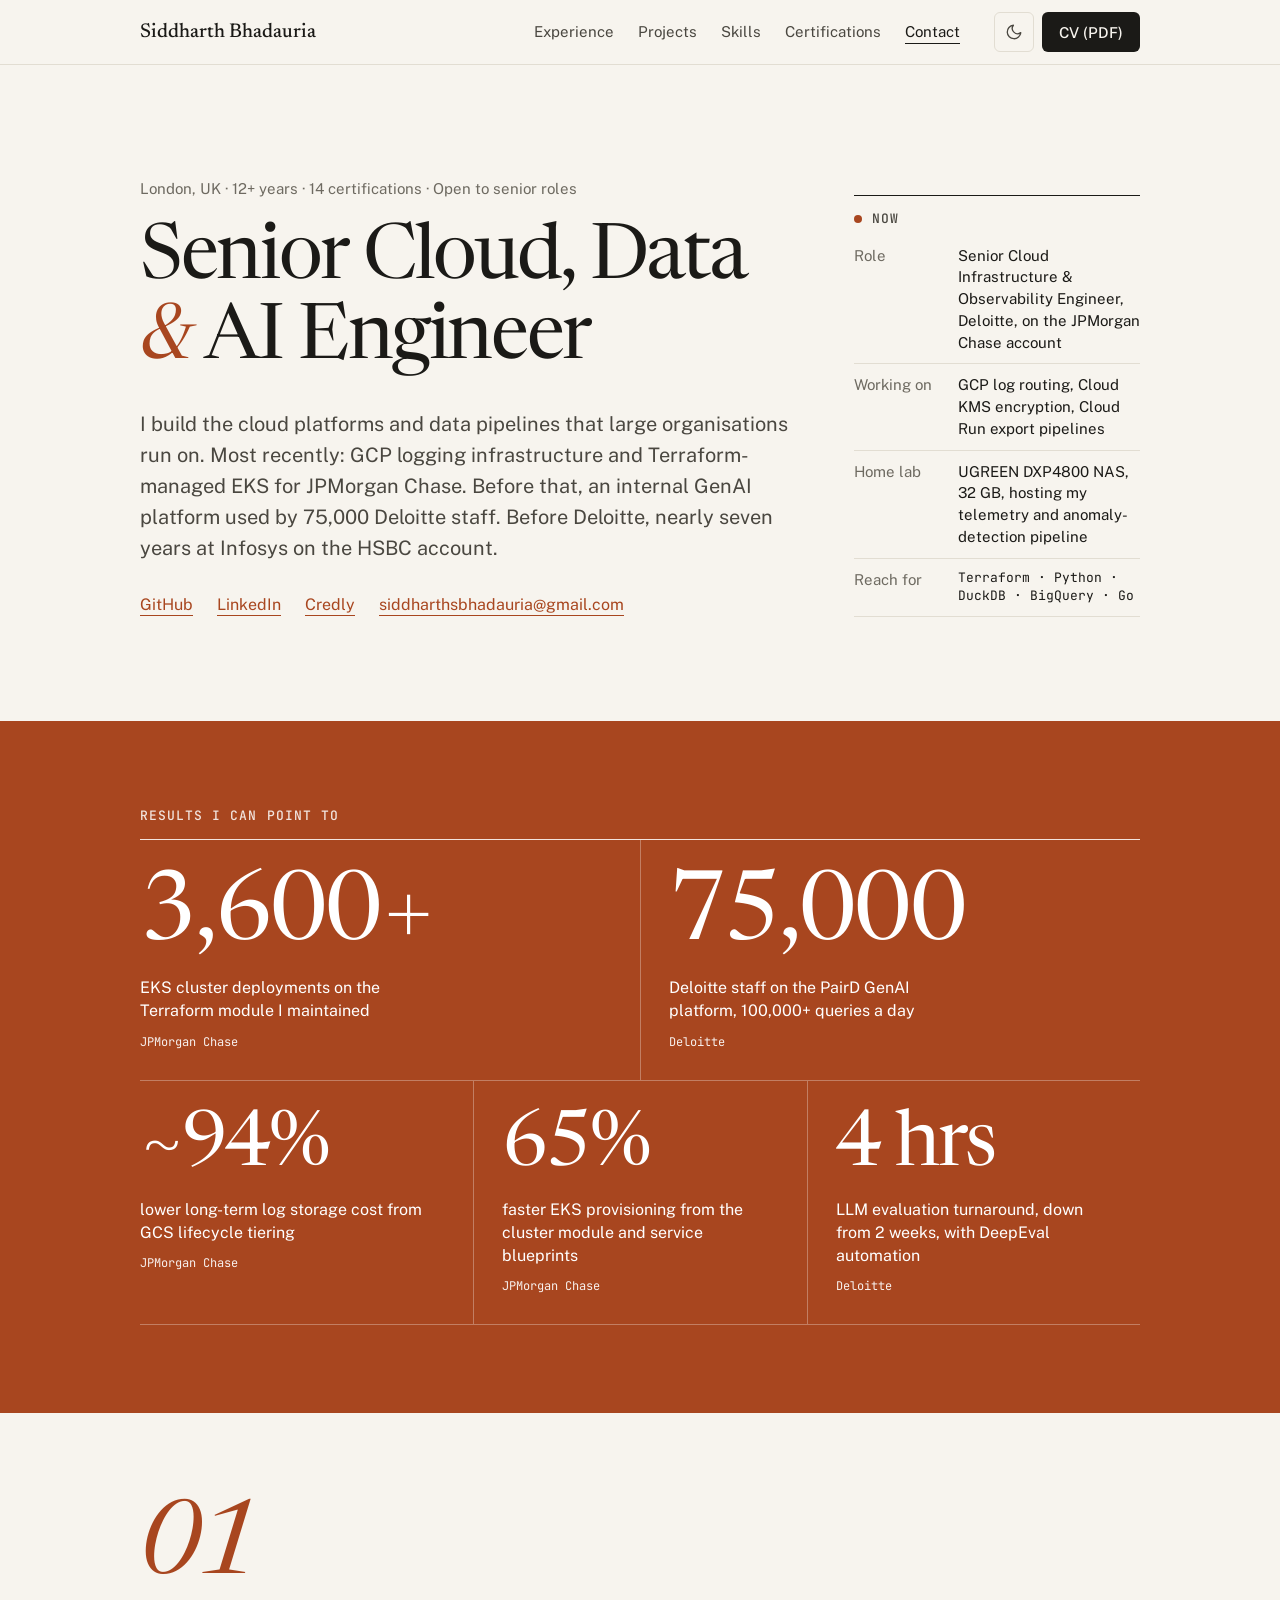
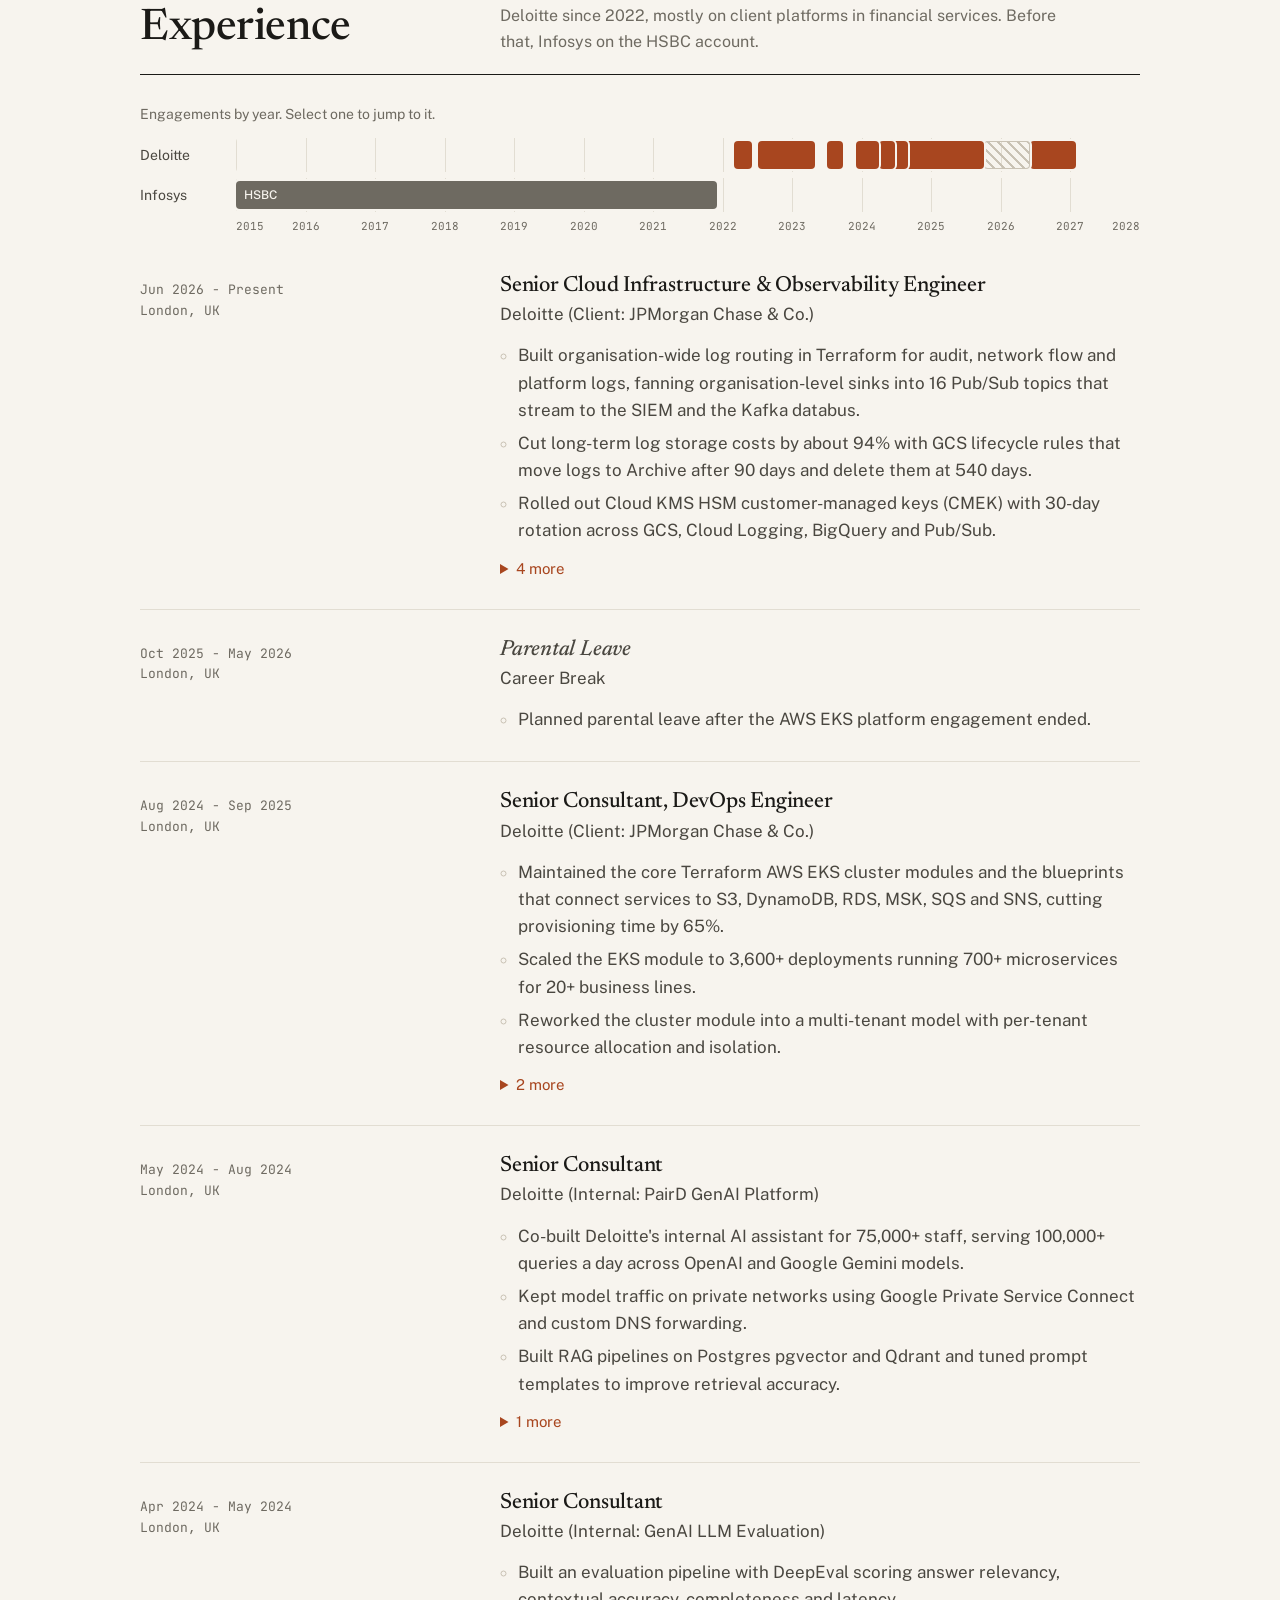
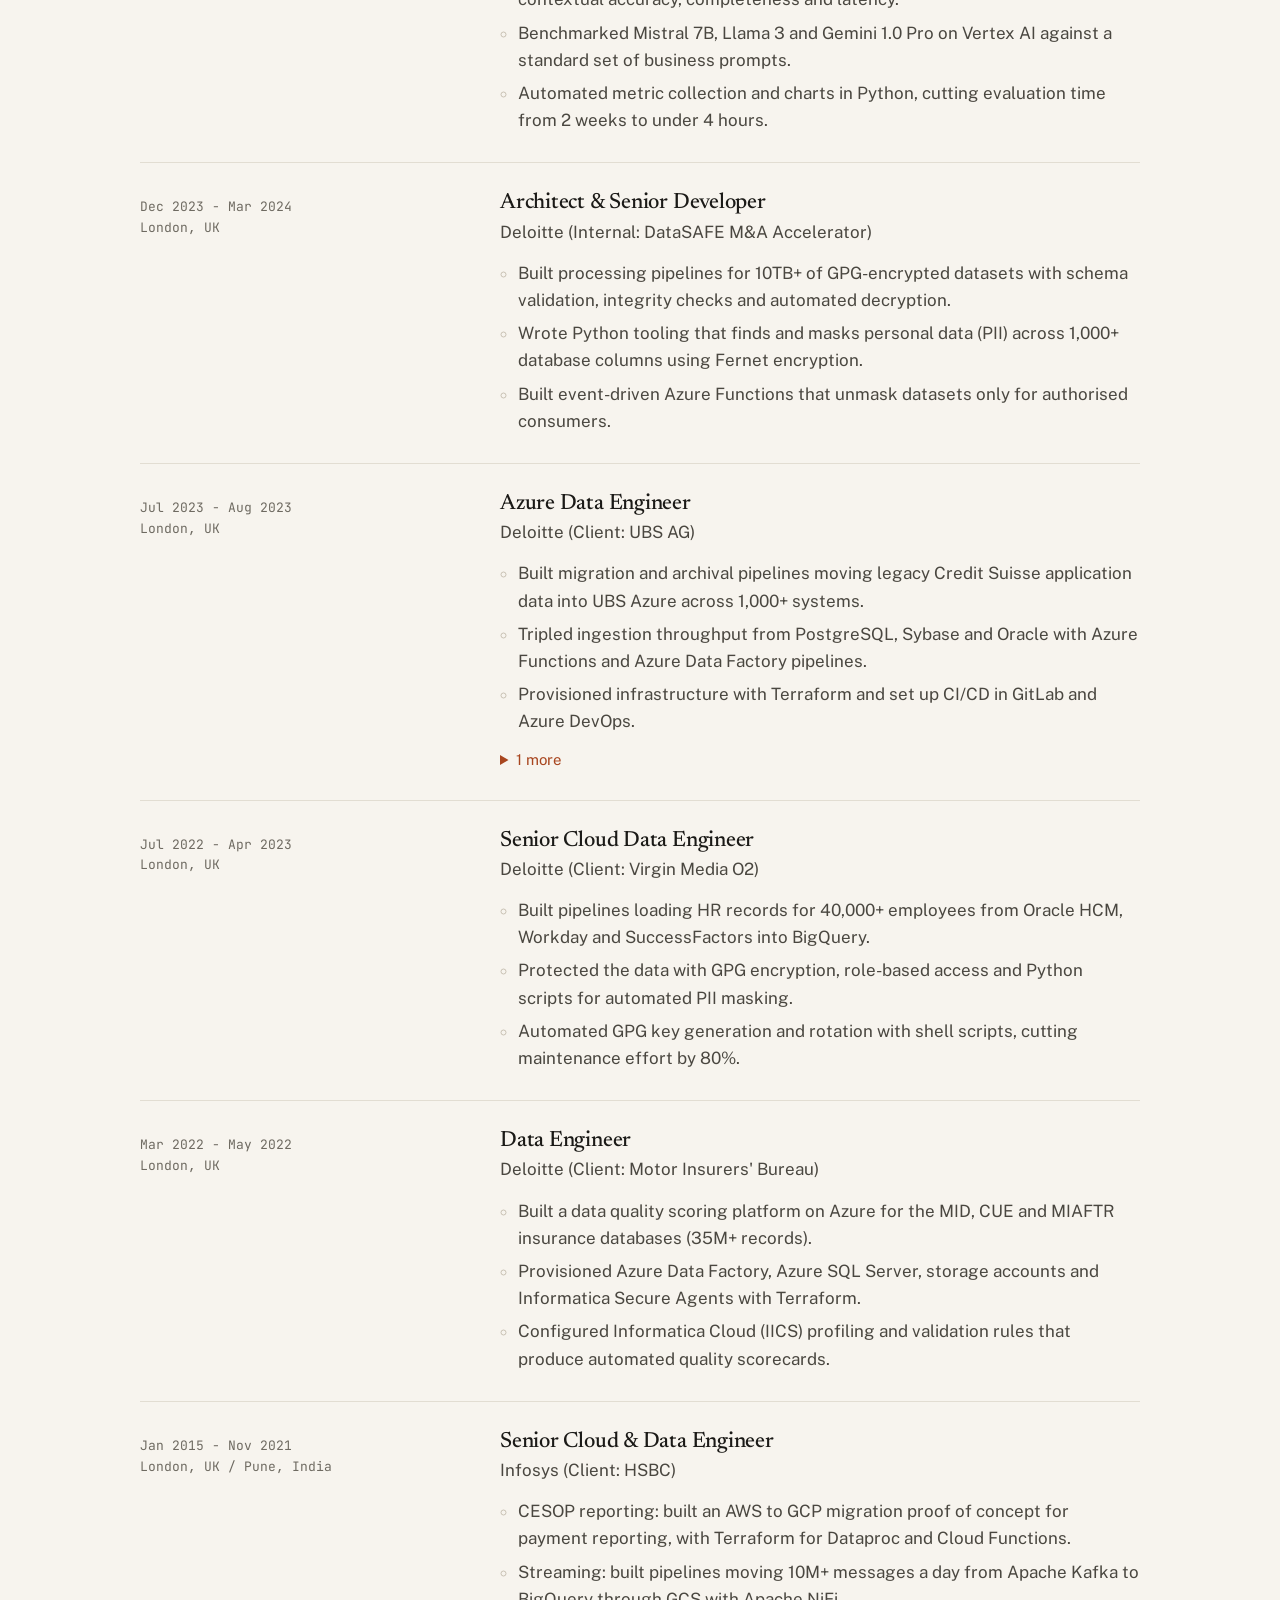
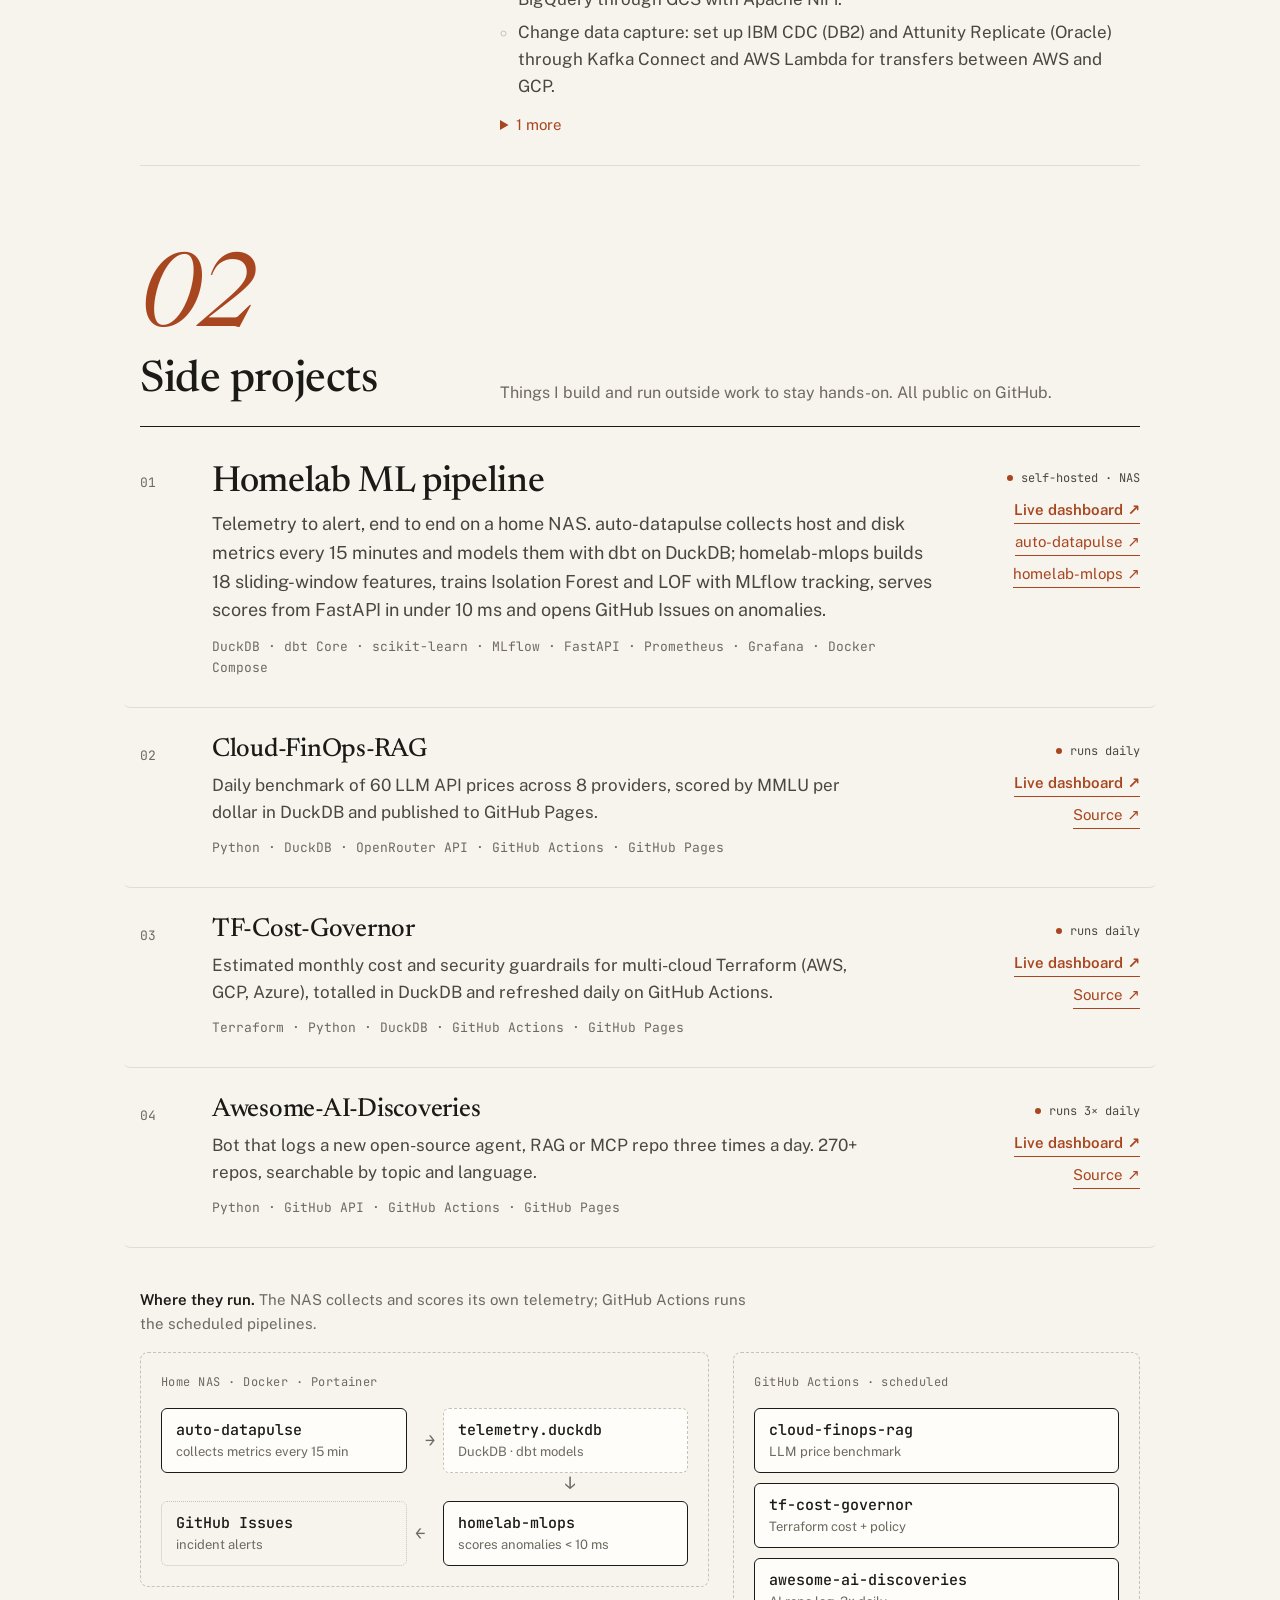
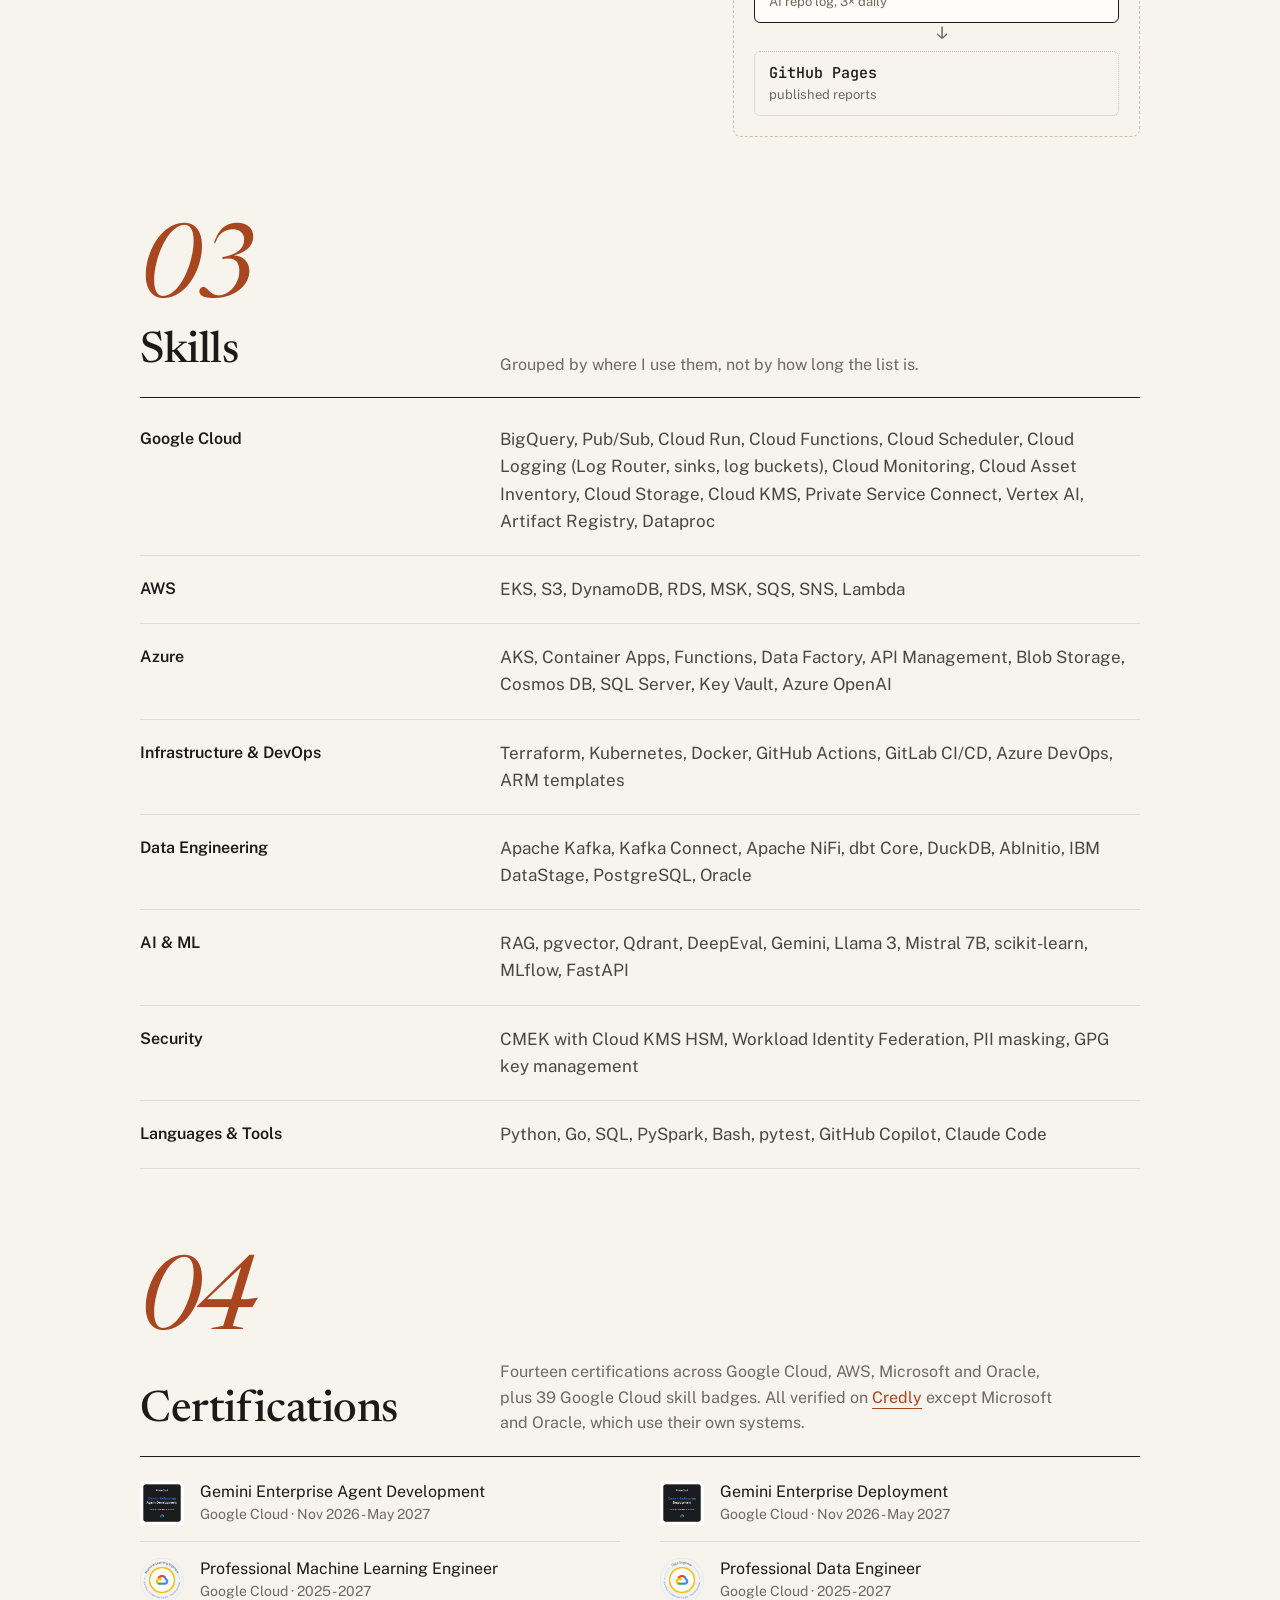
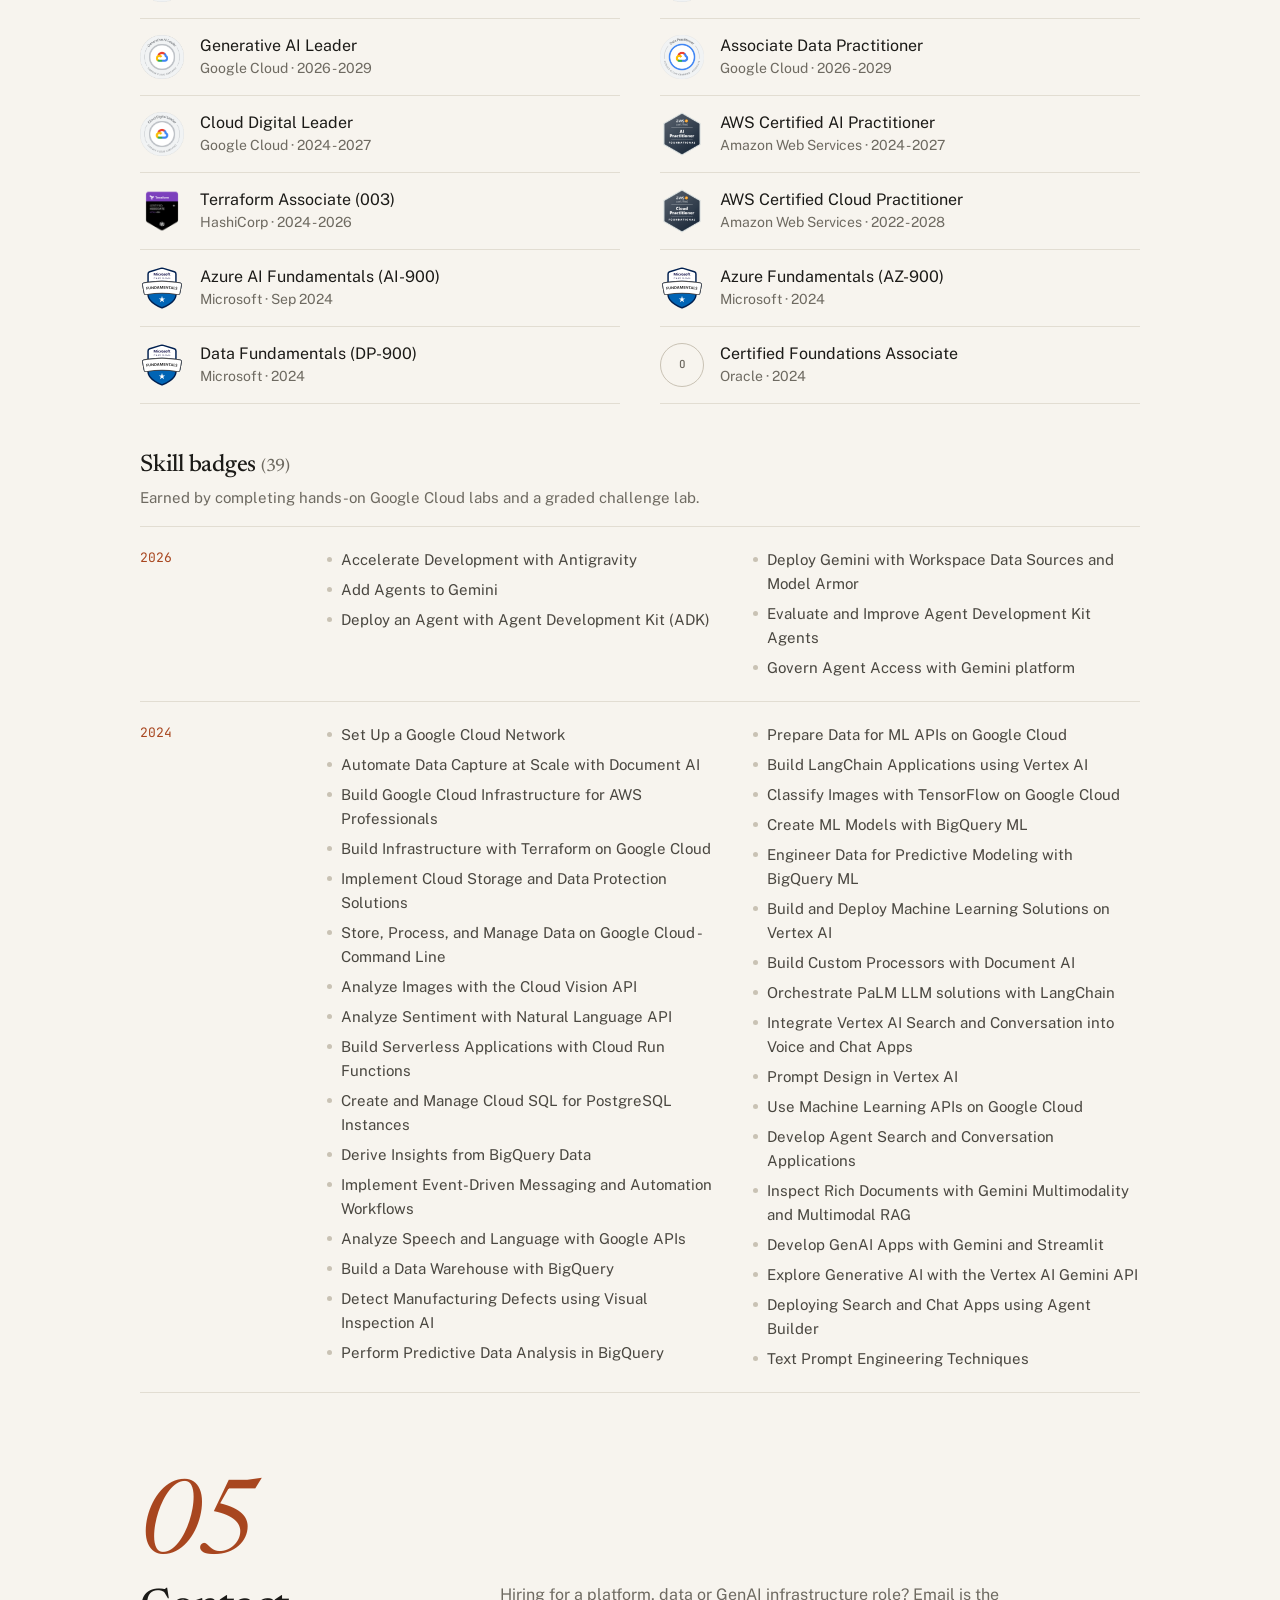
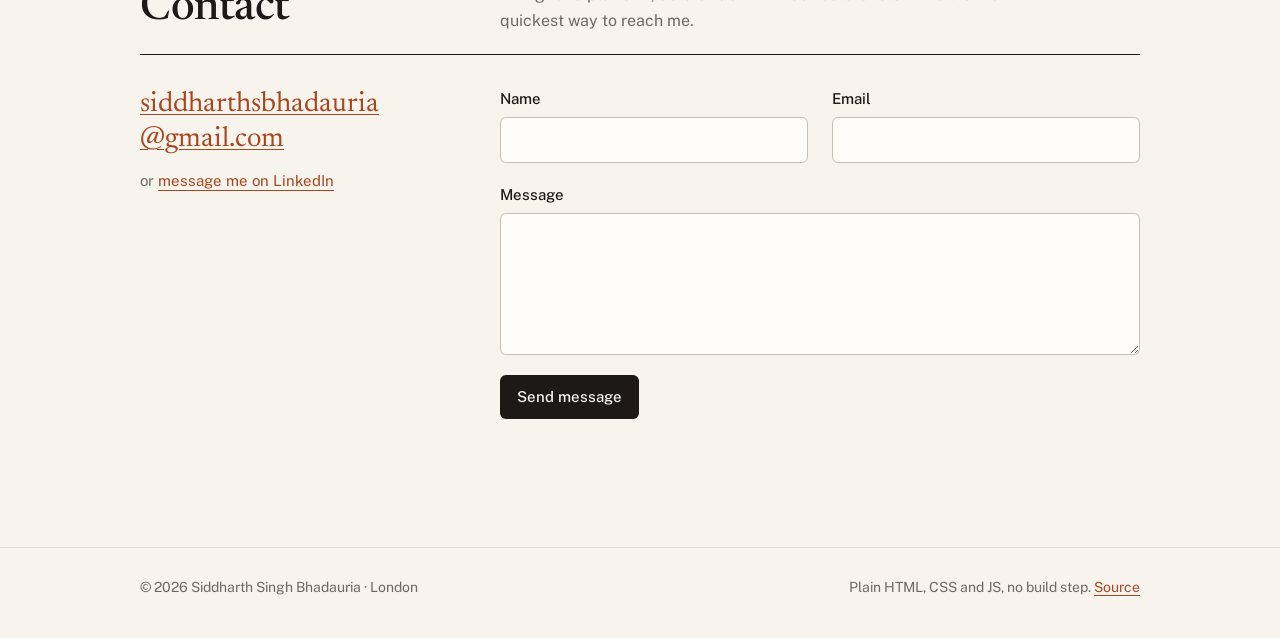
==== commit 22b6475e: "portfolio: experience, skills and summary match the CV Co-Authored-By: Claude Opus 5.5 <noreply@anth" ====
--- a/index.html
+++ b/index.html
@@ -23,7 +23,7 @@
   <link rel="preconnect" href="https://fonts.googleapis.com">
   <link rel="preconnect" href="https://fonts.gstatic.com" crossorigin>
   <link href="https://fonts.googleapis.com/css2?family=Newsreader:ital,opsz,wght@0,6..72,400..600;1,6..72,400..500&family=Public+Sans:wght@400;500;600&family=JetBrains+Mono:wght@400;500&display=swap" rel="stylesheet">
-  <link rel="stylesheet" href="style.css?v=10.6.0">
+  <link rel="stylesheet" href="style.css?v=10.7.0">
   <link rel="icon" href="data:image/svg+xml,<svg xmlns=%22http://www.w3.org/2000/svg%22 viewBox=%220 0 32 32%22><rect width=%2232%22 height=%2232%22 rx=%226%22 fill=%22%23a8461f%22/><text x=%2216%22 y=%2223%22 font-family=%22Georgia,serif%22 font-size=%2220%22 fill=%22%23fff%22 text-anchor=%22middle%22>S</text></svg>">
 </head>
 <body>
@@ -57,8 +57,8 @@
           <h1 class="hero-title">Senior Cloud, Data <em>&amp;</em> AI&nbsp;Engineer</h1>
           <p class="lede">
             I build the cloud platforms and data pipelines that large organisations run on.
-            Most recently: Terraform-managed EKS and GCP logging infrastructure for
-            JPMorgan Chase, and an internal GenAI platform used by 75,000 Deloitte staff.
+            Most recently: GCP logging infrastructure and Terraform-managed EKS for
+            JPMorgan Chase. Before that, an internal GenAI platform used by 75,000 Deloitte staff.
             Before Deloitte, nearly seven years at Infosys on the HSBC account.
           </p>
           <ul class="hero-links">
@@ -216,7 +216,7 @@
 
   <div id="tip" class="tip" role="tooltip" hidden></div>
 
-  <script src="data/portfolio_data.js?v=10.6.0"></script>
-  <script src="app.js?v=10.6.0"></script>
+  <script src="data/portfolio_data.js?v=10.7.0"></script>
+  <script src="app.js?v=10.7.0"></script>
 </body>
 </html>
